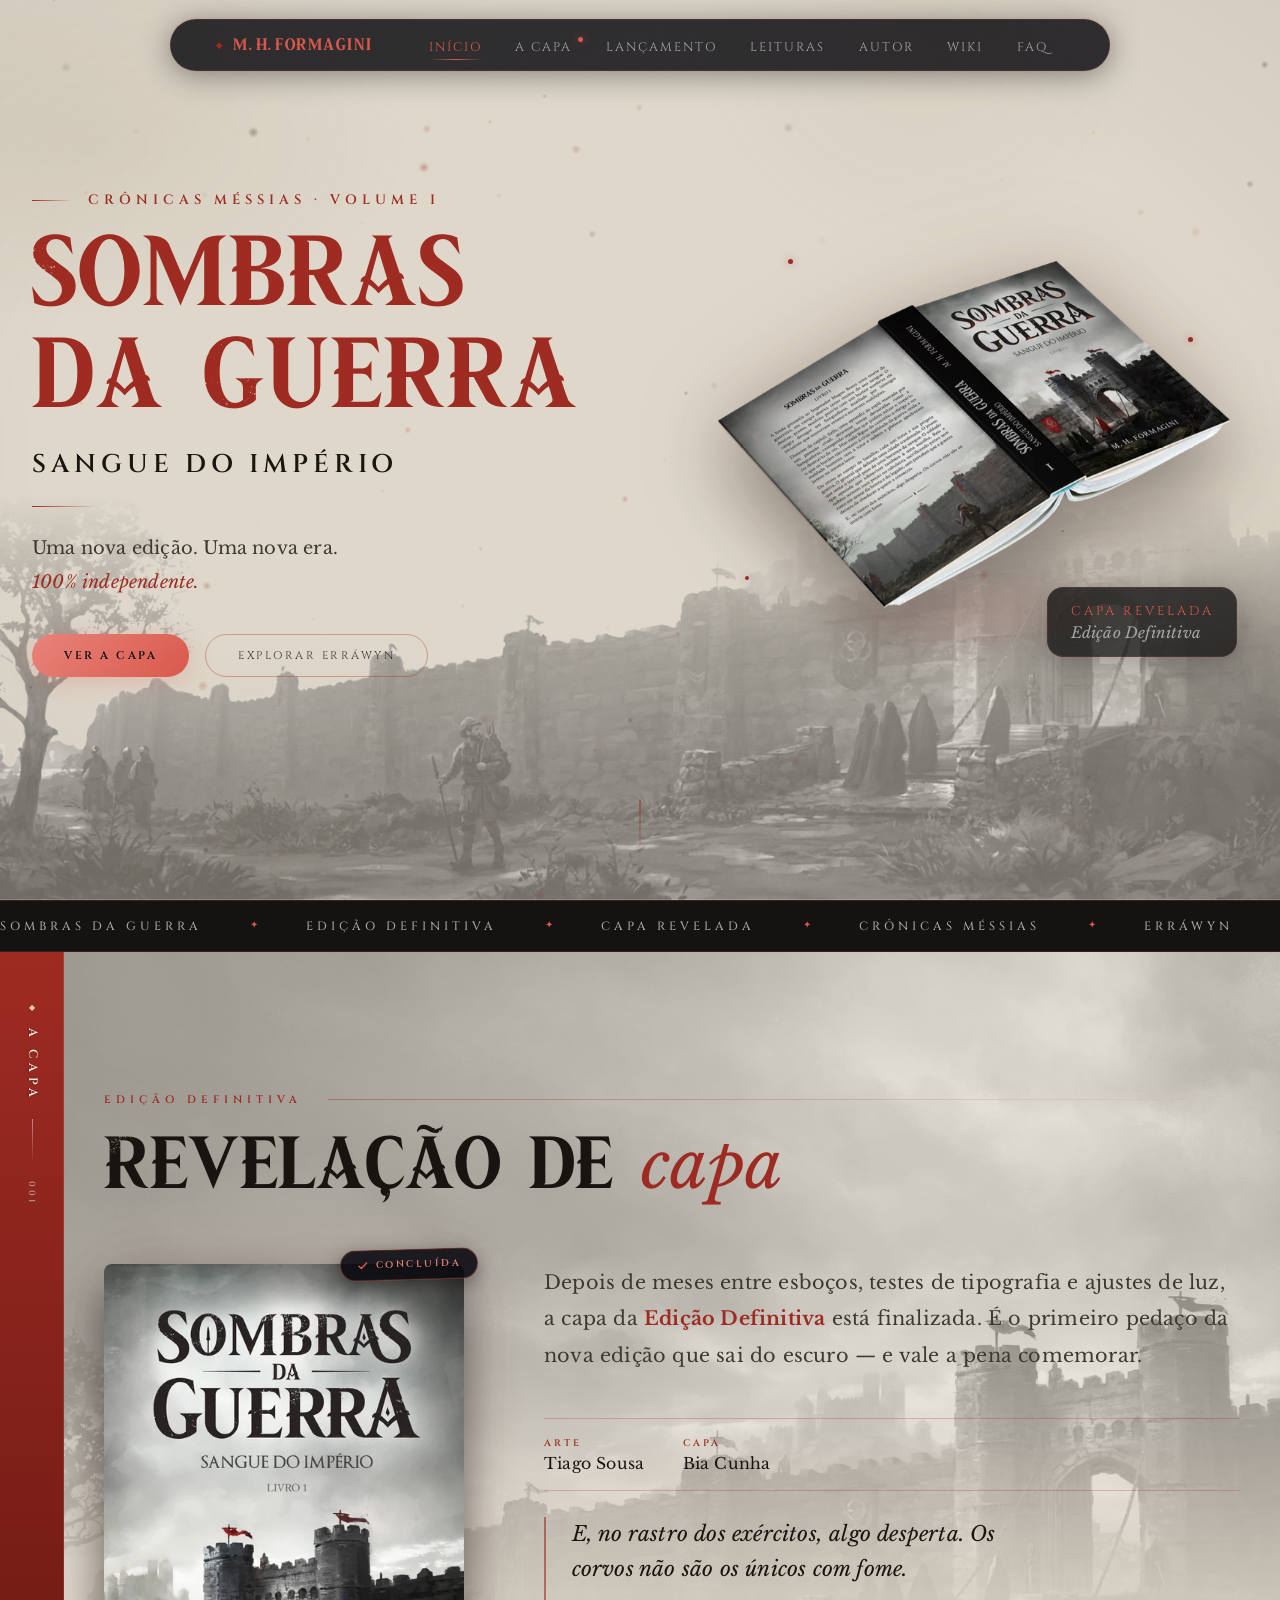
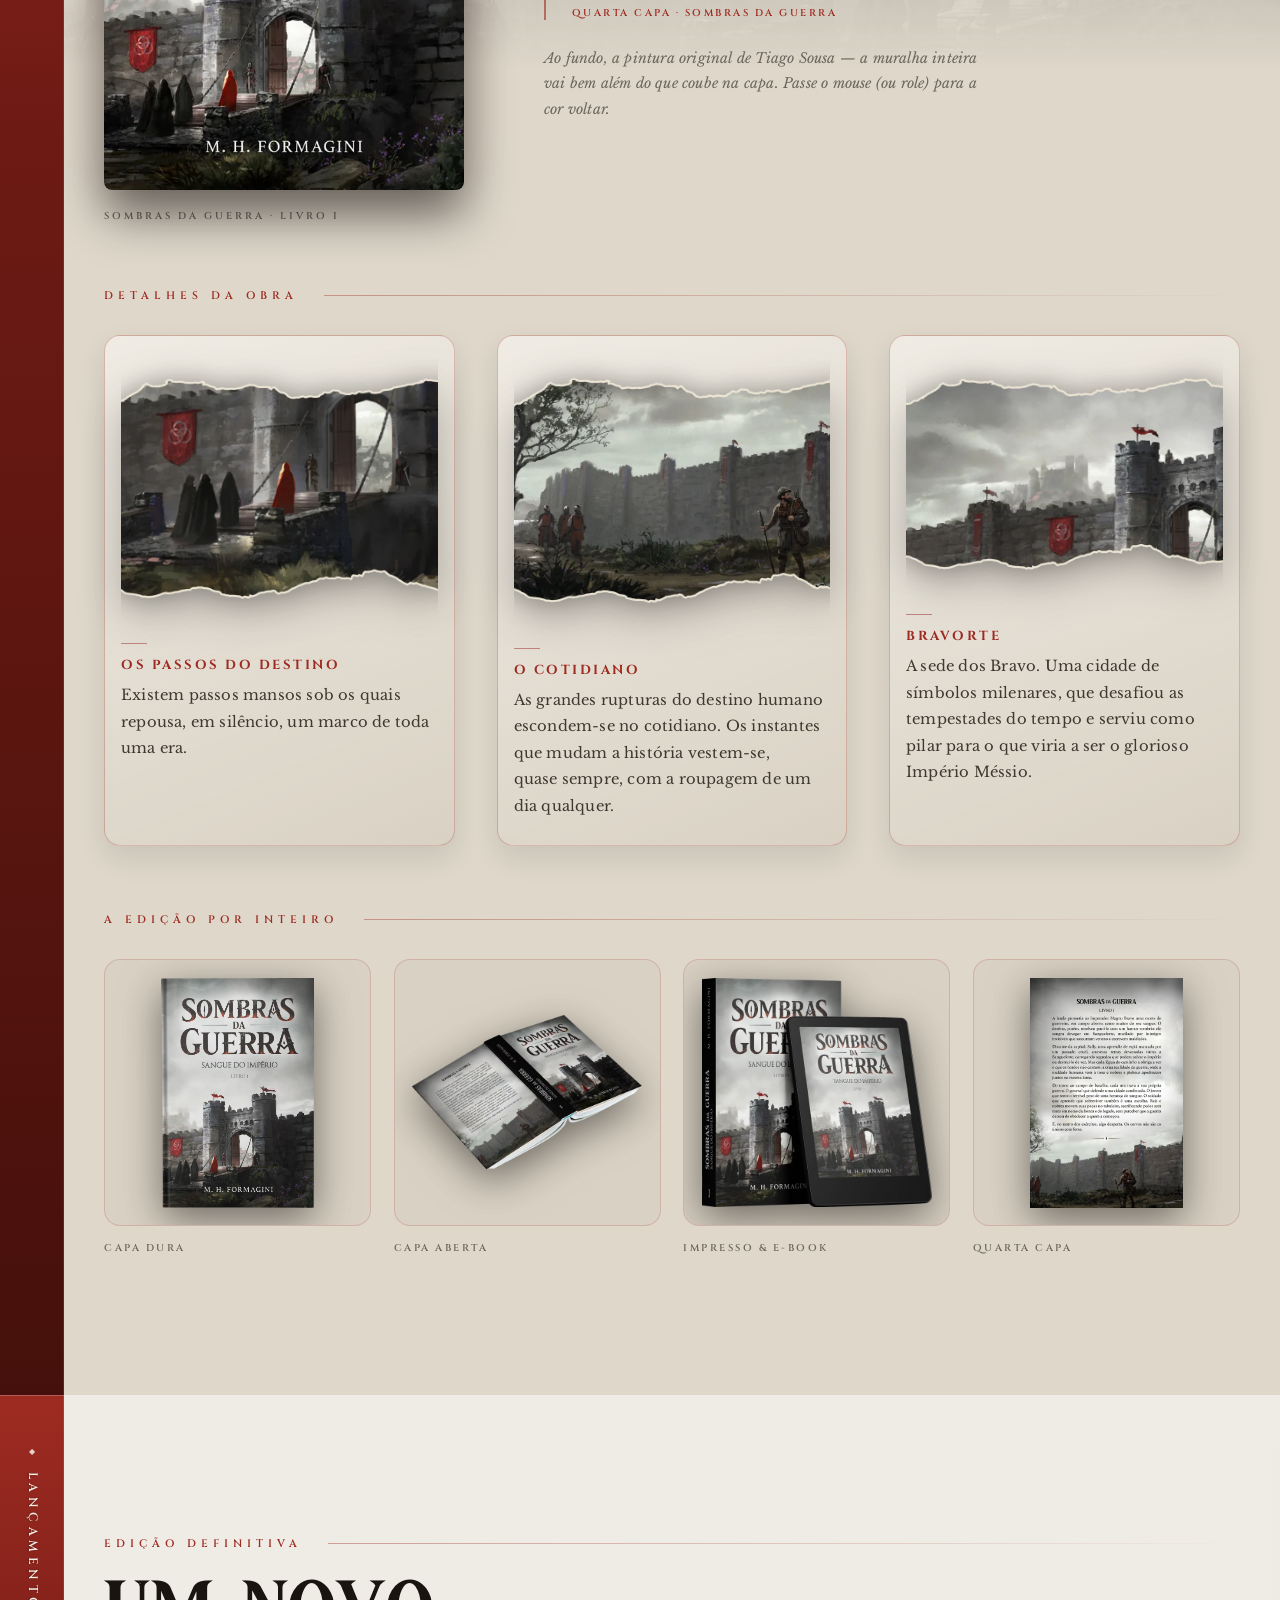
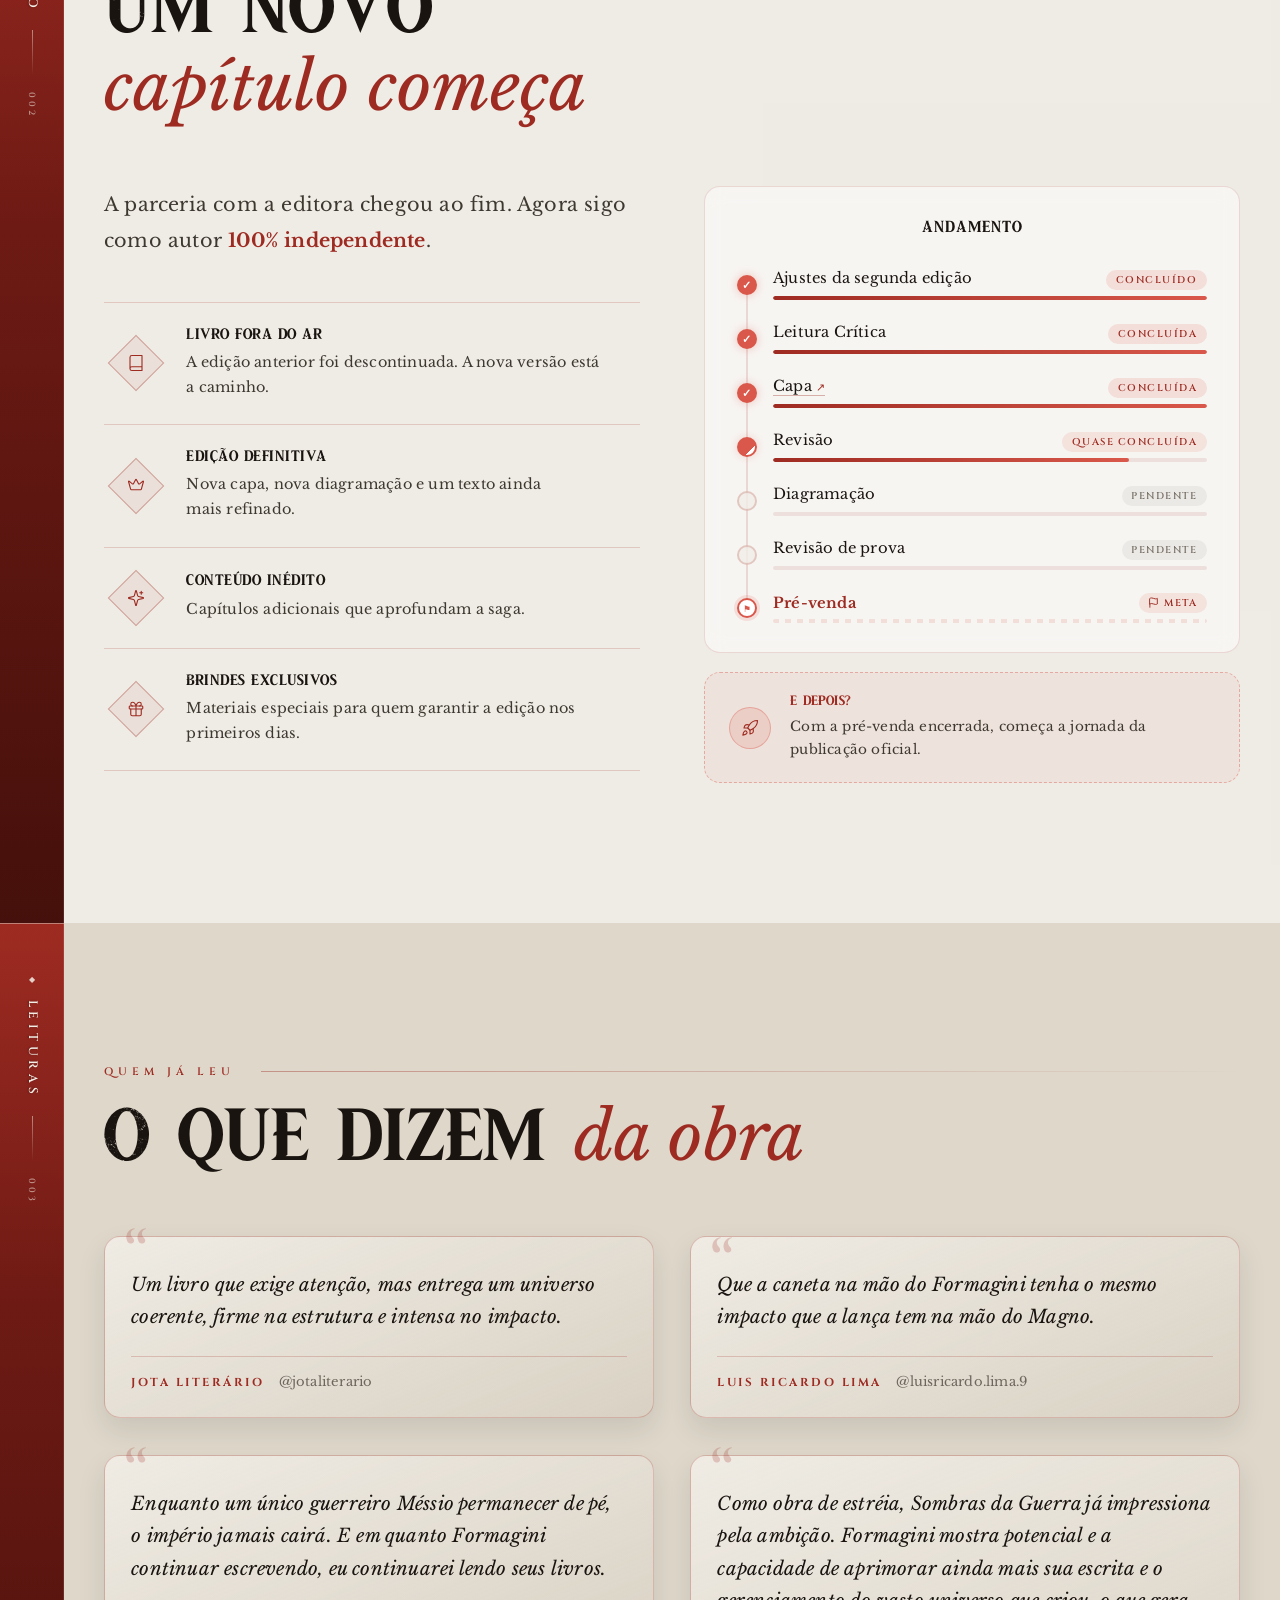
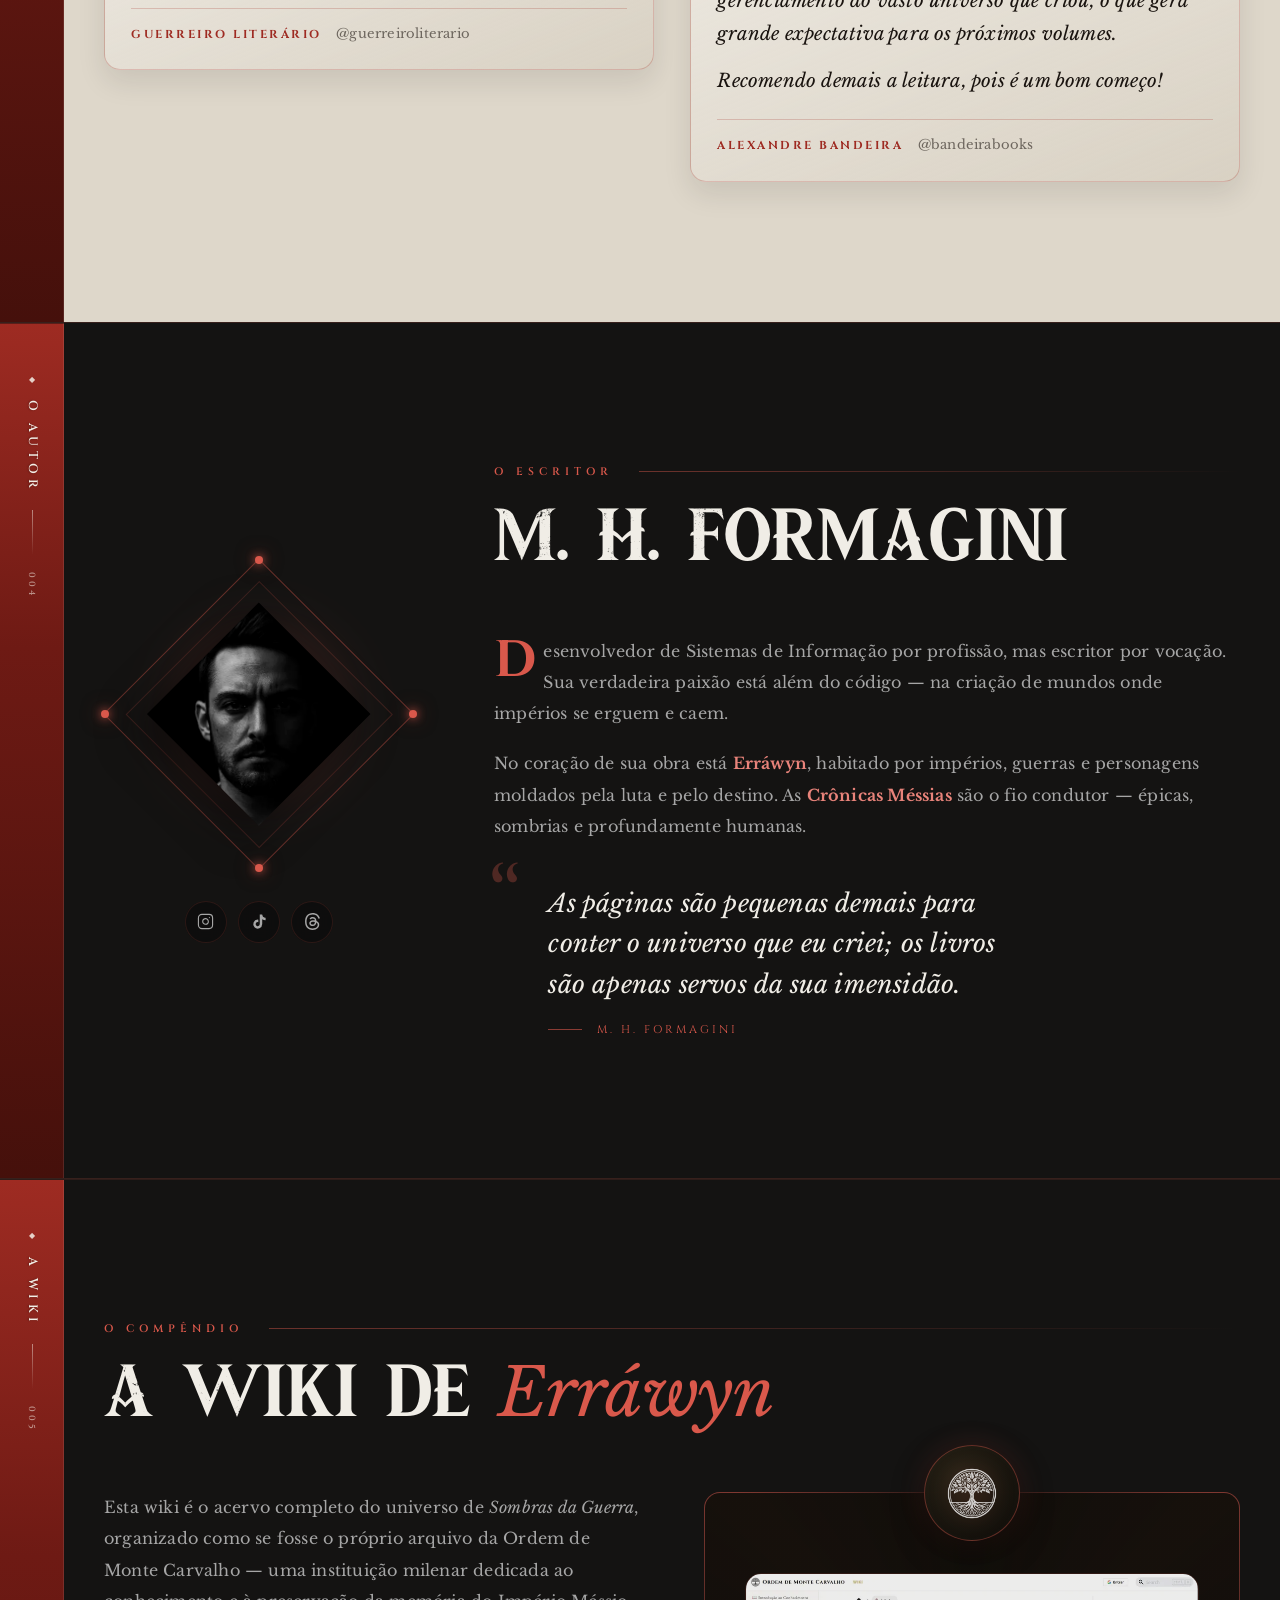
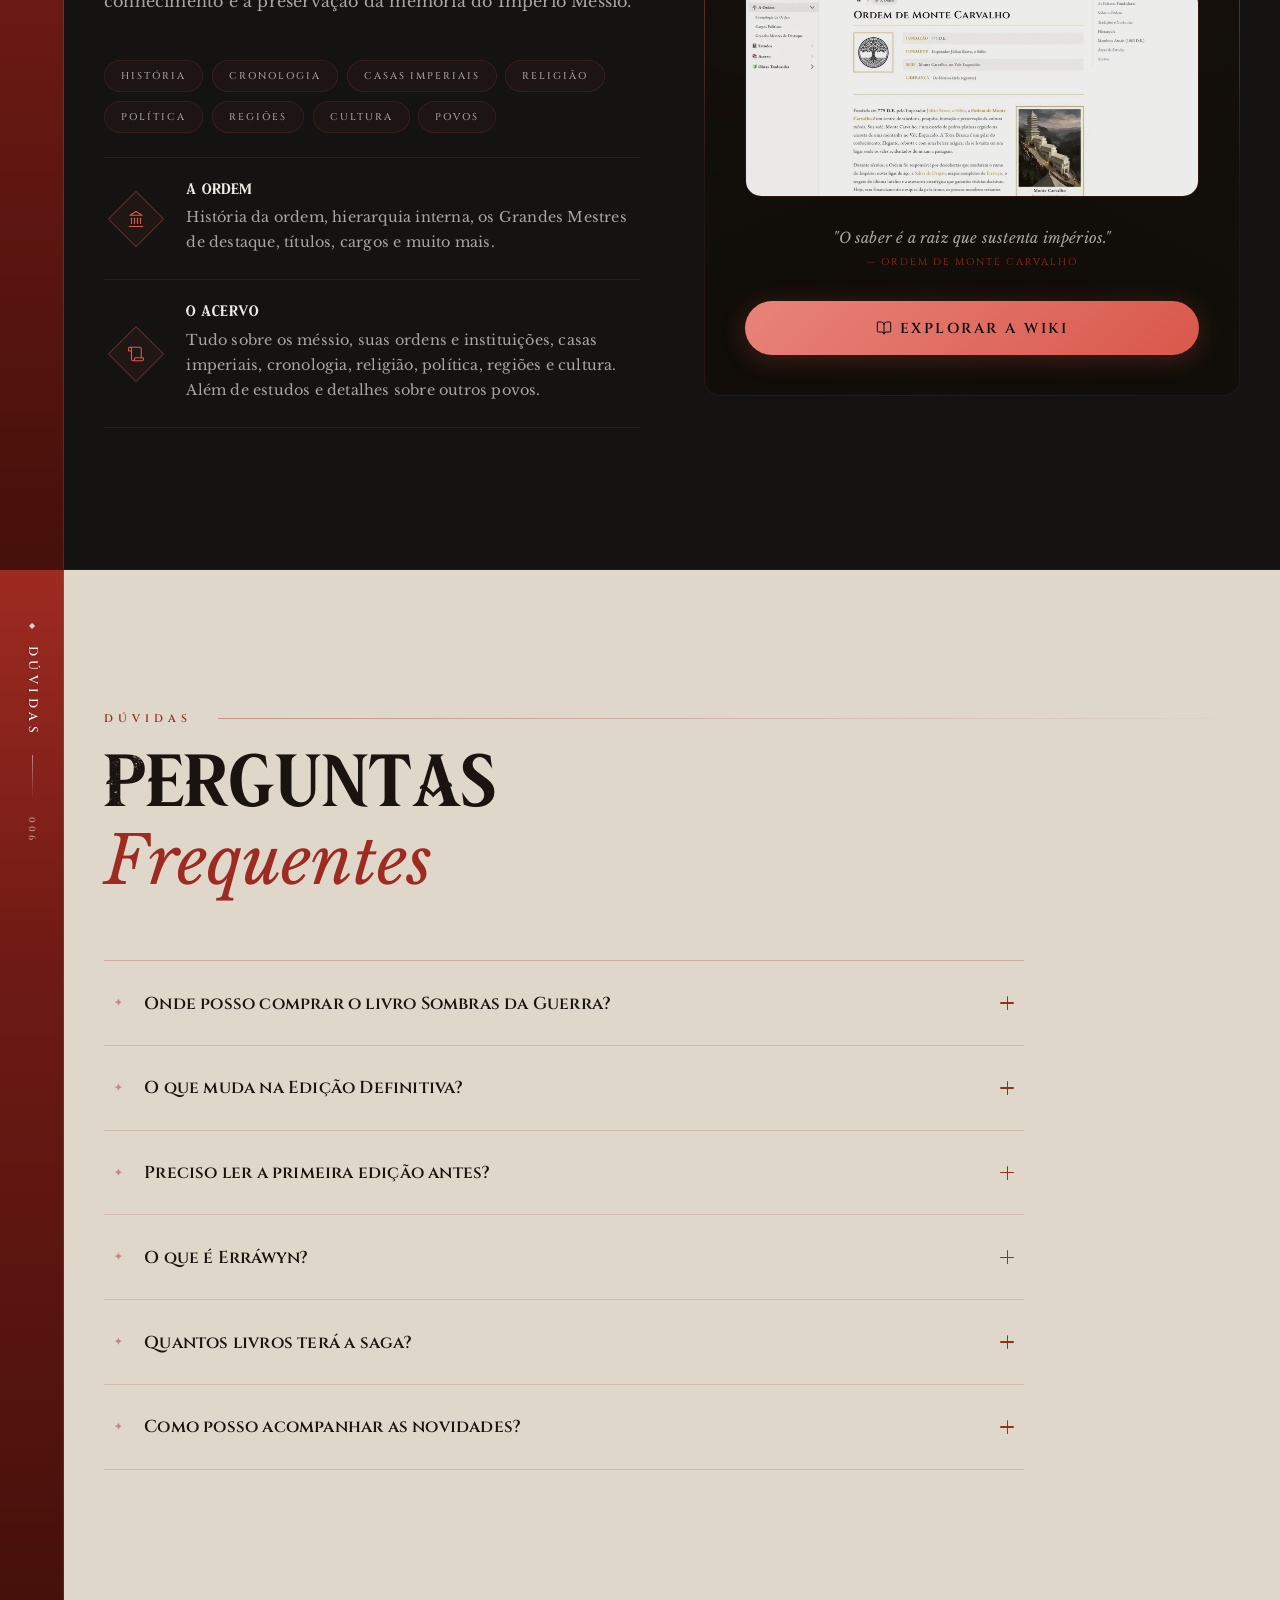
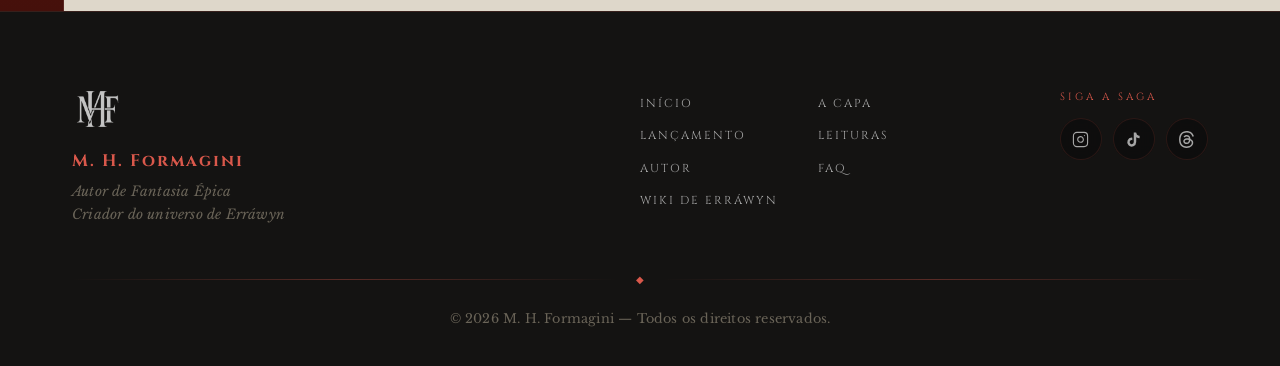
==== index.html @ 1fef97dd "feat: seção Leituras com os depoimentos sobre a obra Mural de recortes entre Lançamento e Autor, com" ====
<!DOCTYPE html>
<html lang="pt-BR" class="no-js">
<head>
    <meta charset="UTF-8">
    <meta name="viewport" content="width=device-width, initial-scale=1.0">
    <title>M. H. Formagini — Autor de Fantasia</title>
    <meta name="description" content="M. H. Formagini — autor de Fantasia Épica e Alta Fantasia. Criador do universo de Erráwyn e das Crônicas Méssias. A capa da Edição Definitiva de Sombras da Guerra já foi revelada.">
    <link rel="canonical" href="https://mhformagini.com.br/">
    <meta name="theme-color" content="#0D0D0D">
    <meta property="og:title" content="M. H. Formagini | Autor de Fantasia">
    <meta property="og:description" content="A capa da Edição Definitiva de Sombras da Guerra está pronta. Criador do universo de Erráwyn e das Crônicas Méssias.">
    <meta property="og:type" content="website">
    <meta property="og:url" content="https://mhformagini.com.br/">
    <meta property="og:image" content="https://mhformagini.com.br/assets/img/capa/sdg-capa-1200.webp">
    <meta property="og:image:alt" content="Capa da Edição Definitiva de Sombras da Guerra — Sangue do Império">
    <meta property="og:locale" content="pt_BR">

    <link rel="preload" href="assets/fonts/pirate-scroll.woff2" as="font" type="font/woff2" crossorigin>
    <link rel="preload" href="assets/fonts/cinzel-var.woff2" as="font" type="font/woff2" crossorigin>
    <link rel="preload" href="assets/fonts/libre-baskerville-400.woff2" as="font" type="font/woff2" crossorigin>
    <link rel="preload" href="assets/img/capa/sdg-mock-aberto-700.webp" as="image" type="image/webp"
          imagesrcset="assets/img/capa/sdg-mock-aberto-700.webp 700w, assets/img/capa/sdg-mock-aberto-1400.webp 1400w"
          imagesizes="(max-width: 900px) 82vw, 40vw" fetchpriority="high">
    <link rel="icon" type="image/x-icon" href="favicon.ico">
    <link rel="stylesheet" href="assets/css/style.css">
    <script src="assets/js/main.js" defer></script>

    <script type="application/ld+json">
    {
      "@context": "https://schema.org",
      "@type": "Person",
      "name": "M. H. Formagini",
      "url": "https://mhformagini.com.br/",
      "jobTitle": "Autor de Fantasia Épica",
      "sameAs": [
        "https://www.instagram.com/mhformagini",
        "https://www.tiktok.com/@mhformagini",
        "https://www.threads.com/@mhformagini"
      ]
    }
    </script>
</head>
<body>

<!-- Barra de progresso de leitura (CSS scroll-driven, some onde não há suporte) -->
<div class="scroll-progress" aria-hidden="true"></div>

<!-- ===== FUNDO FIXO (duas camadas alternadas por seção) ===== -->
<div class="site-bg" aria-hidden="true"></div>
<div class="site-bg-overlay" aria-hidden="true"></div>

<!-- ===== NAV FLUTUANTE ===== -->
<nav id="mainNavbar" class="floating-nav" role="navigation" aria-label="Navegação principal">
    <div class="floating-nav-inner">
        <a class="nav-brand" href="#home" aria-label="Início">
            <span class="nav-brand-mark" aria-hidden="true">◆</span>
            <span class="nav-brand-name">M.&#8202;H.&#8202;Formagini</span>
        </a>
        <ul class="nav-links" id="navLinks" role="list">
            <li><a href="#home"       class="nav-link active">Início</a></li>
            <li><a href="#capa"       class="nav-link nav-link--new">A Capa</a></li>
            <li><a href="#lancamento" class="nav-link">Lançamento</a></li>
            <li><a href="#leituras"   class="nav-link">Leituras</a></li>
            <li><a href="#autor"      class="nav-link">Autor</a></li>
            <li><a href="#wiki"       class="nav-link">Wiki</a></li>
            <li><a href="#faq"        class="nav-link">FAQ</a></li>
        </ul>
    </div>
    <button class="nav-toggle" id="navToggle" aria-label="Abrir menu" aria-expanded="false" aria-controls="navLinks">
        <span></span><span></span><span></span>
    </button>
</nav>

<!-- ===== HERO — papel creme com a muralha nascendo da borda ===== -->
<section id="home" class="hero">
    <canvas id="hero-ember-canvas" aria-hidden="true"></canvas>

    <!-- A arte da capa com o céu recortado: o papel do site é o céu -->
    <div class="hero-scape" aria-hidden="true">
        <img src="assets/img/capa/arte-recorte-1400.webp"
             srcset="assets/img/capa/arte-recorte-1400.webp 1400w, assets/img/capa/arte-recorte-2200.webp 2200w"
             sizes="100vw" width="1400" height="523"
             alt="" decoding="async">
    </div>

    <div class="hero-inner">
        <!-- Texto -->
        <div class="hero-text">
            <span class="hero-eyebrow rise">Crônicas Méssias · Volume I</span>
            <h1 class="hero-title rise">Sombras<br>da Guerra</h1>
            <p class="hero-sub rise" id="hero-saga">Sangue do Império</p>
            <div class="hero-divider rise" aria-hidden="true"></div>
            <p class="hero-desc rise">
                Uma nova edição. Uma nova era.<br>
                <em>100% independente.</em>
            </p>
            <div class="hero-actions rise">
                <a href="#capa" class="btn-capsule">Ver a Capa</a>
                <a href="#wiki" class="btn-ghost">Explorar Erráwyn</a>
            </div>
        </div>

        <!-- Livro flutuante — o mockup da Edição Definitiva -->
        <div class="hero-book-wrap rise" aria-hidden="true">
            <div class="hero-book-glow"></div>
            <div class="hero-book" id="heroBook">
                <img src="assets/img/capa/sdg-mock-aberto-700.webp"
                     srcset="assets/img/capa/sdg-mock-aberto-700.webp 700w, assets/img/capa/sdg-mock-aberto-1400.webp 1400w"
                     sizes="(max-width: 900px) 82vw, 40vw"
                     width="700" height="474"
                     alt="Capa aberta da Edição Definitiva de Sombras da Guerra"
                     class="hero-book-img" fetchpriority="high" decoding="async">
            </div>
            <span class="hero-spark hero-spark--1"></span>
            <span class="hero-spark hero-spark--2"></span>
            <span class="hero-spark hero-spark--3"></span>
            <a class="hero-badge" href="#capa">
                <span class="hero-badge-label">Capa revelada</span>
                <span class="hero-badge-sub">Edição Definitiva</span>
            </a>
        </div>
    </div>

    <div class="hero-scroll" aria-hidden="true">
        <div class="hero-scroll-line"></div>
    </div>
</section>

<!-- ===== MARQUEE ===== -->
<div class="marquee" aria-hidden="true">
    <div class="marquee-track">
        <div class="marquee-group">
            <span>Sombras da Guerra</span><span class="marquee-star">✦</span>
            <span>Edição Definitiva</span><span class="marquee-star">✦</span>
            <span>Capa revelada</span><span class="marquee-star">✦</span>
            <span>Crônicas Méssias</span><span class="marquee-star">✦</span>
            <span>Erráwyn</span><span class="marquee-star">✦</span>
            <span>100% Independente</span><span class="marquee-star">✦</span>
        </div>
        <div class="marquee-group">
            <span>Sombras da Guerra</span><span class="marquee-star">✦</span>
            <span>Edição Definitiva</span><span class="marquee-star">✦</span>
            <span>Capa revelada</span><span class="marquee-star">✦</span>
            <span>Crônicas Méssias</span><span class="marquee-star">✦</span>
            <span>Erráwyn</span><span class="marquee-star">✦</span>
            <span>100% Independente</span><span class="marquee-star">✦</span>
        </div>
    </div>
</div>

<!-- ===== A CAPA =====
     A pintura de Tiago Sousa é o FUNDO da seção: cinza no repouso,
     ganha cor quando o mouse entra na seção (scrub de rolagem no toque). -->
<section id="capa" class="section section--paper section--railed">
    <div class="sec-rail" aria-hidden="true">
        <span class="sec-rail-mark">◆</span>
        <span class="sec-rail-name">A Capa</span>
        <span class="sec-rail-rule"></span>
        <span class="sec-rail-num">001</span>
    </div>
    <div class="capa-bg" aria-hidden="true">
        <img class="capa-bg-gray"
             src="assets/img/capa/arte-cinza-1200.webp"
             srcset="assets/img/capa/arte-cinza-1200.webp 1200w, assets/img/capa/arte-cinza-2000.webp 2000w"
             sizes="100vw" width="1200" height="794" loading="lazy" decoding="async" alt="">
        <img class="capa-bg-color" src="assets/img/capa/arte-cor-1800.webp"
             width="1800" height="1190" loading="lazy" decoding="async" alt="">
    </div>
    <div class="section-inner">
        <header class="sec-head reveal">
            <div class="sec-meta">
                <span class="sec-label">Edição Definitiva</span>
                <span class="sec-line" aria-hidden="true"></span>
            </div>
            <h2 class="sec-title">Revelação de <em>capa</em></h2>
        </header>

        <div class="capa-layout">
            <figure class="capa-frame reveal">
                <button type="button" class="zoom"
                        data-lightbox="assets/img/capa/sdg-capa-1200.webp"
                        data-caption="Sombras da Guerra — Sangue do Império · capa da Edição Definitiva">
                    <img src="assets/img/capa/sdg-capa-800.webp"
                         srcset="assets/img/capa/sdg-capa-480.webp 480w, assets/img/capa/sdg-capa-800.webp 800w, assets/img/capa/sdg-capa-1200.webp 1200w"
                         sizes="(max-width: 880px) min(78vw, 340px), 360px"
                         width="800" height="1168" loading="lazy" decoding="async"
                         alt="Capa da Edição Definitiva de Sombras da Guerra: um portão de pedra com estandartes escarlates sob um céu de cinzas">
                    <span class="zoom-hint" aria-hidden="true">
                        <svg viewBox="0 0 24 24" fill="none" stroke="currentColor" stroke-width="1.6" stroke-linecap="round" stroke-linejoin="round"><circle cx="11" cy="11" r="7"/><path d="m20 20-3.5-3.5M11 8v6M8 11h6"/></svg>
                        Ampliar
                    </span>
                    <span class="sr-only">Ampliar a capa em tamanho maior</span>
                </button>
                <span class="capa-tag" aria-hidden="true">
                    <svg viewBox="0 0 24 24" fill="none" stroke="currentColor" stroke-width="3" stroke-linecap="round" stroke-linejoin="round"><path d="M20 6 9 17l-5-5"/></svg>
                    Concluída
                </span>
                <figcaption>Sombras da Guerra · Livro I</figcaption>
            </figure>

            <div class="capa-side">
                <p class="text-body text-lead reveal">
                    Depois de meses entre esboços, testes de tipografia e ajustes de luz, a capa da
                    <strong>Edição Definitiva</strong> está finalizada. É o primeiro pedaço da nova edição
                    que sai do escuro — e vale a pena comemorar.
                </p>

                <dl class="capa-credits reveal" style="--d:.06s">
                    <div><dt>Arte</dt><dd>Tiago Sousa</dd></div>
                    <div><dt>Capa</dt><dd>Bia Cunha</dd></div>
                </dl>

                <blockquote class="capa-quote reveal" style="--d:.12s">
                    <p>E, no rastro dos exércitos, algo desperta. Os corvos não são os únicos com fome.</p>
                    <cite>Quarta capa · Sombras da Guerra</cite>
                </blockquote>

                <p class="capa-note reveal" style="--d:.18s">
                    Ao fundo, a pintura original de Tiago Sousa — a muralha inteira vai bem
                    além do que coube na capa. Passe o mouse (ou role) para a cor voltar.
                </p>
            </div>
        </div>

        <div class="capa-subhead reveal">
            <span class="sec-label">Detalhes da obra</span>
            <span class="sec-line" aria-hidden="true"></span>
        </div>

        <!-- Fragmentos rasgados da pintura, presos na folha -->
        <ul class="frags" role="list">
            <li class="frag reveal" style="--d:.06s">
                <button type="button" class="zoom"
                        data-lightbox="assets/img/capa/frag-passos-1080.webp"
                        data-caption="Os Passos do Destino — detalhe da arte de Tiago Sousa">
                    <img src="assets/img/capa/frag-passos-720.webp"
                         srcset="assets/img/capa/frag-passos-720.webp 720w, assets/img/capa/frag-passos-1080.webp 1080w"
                         sizes="(max-width: 880px) 88vw, 360px"
                         width="1080" height="928" loading="lazy" decoding="async"
                         alt="Fragmento da arte: figuras encapuzadas e uma mulher de manto vermelho atravessam a ponte diante do portão, sob o estandarte do Império">
                    <span class="zoom-hint" aria-hidden="true">
                        <svg viewBox="0 0 24 24" fill="none" stroke="currentColor" stroke-width="1.6" stroke-linecap="round" stroke-linejoin="round"><circle cx="11" cy="11" r="7"/><path d="m20 20-3.5-3.5M11 8v6M8 11h6"/></svg>
                        Ampliar
                    </span>
                    <span class="sr-only">Ampliar o fragmento Os Passos do Destino</span>
                </button>
                <h3>Os Passos do Destino</h3>
                <p>Existem passos mansos sob os quais repousa, em silêncio, um marco de toda uma era.</p>
            </li>
            <li class="frag reveal" style="--d:.12s">
                <button type="button" class="zoom"
                        data-lightbox="assets/img/capa/frag-cotidiano-1080.webp"
                        data-caption="O Cotidiano — detalhe da arte de Tiago Sousa">
                    <img src="assets/img/capa/frag-cotidiano-720.webp"
                         srcset="assets/img/capa/frag-cotidiano-720.webp 720w, assets/img/capa/frag-cotidiano-1080.webp 1080w"
                         sizes="(max-width: 880px) 88vw, 360px"
                         width="1080" height="944" loading="lazy" decoding="async"
                         alt="Fragmento da arte: um viajante e soldados seguem a estrada rente à muralha, num dia comum">
                    <span class="zoom-hint" aria-hidden="true">
                        <svg viewBox="0 0 24 24" fill="none" stroke="currentColor" stroke-width="1.6" stroke-linecap="round" stroke-linejoin="round"><circle cx="11" cy="11" r="7"/><path d="m20 20-3.5-3.5M11 8v6M8 11h6"/></svg>
                        Ampliar
                    </span>
                    <span class="sr-only">Ampliar o fragmento O Cotidiano</span>
                </button>
                <h3>O Cotidiano</h3>
                <p>As grandes rupturas do destino humano escondem-se no cotidiano. Os instantes que mudam a história vestem-se, quase sempre, com a roupagem de um dia qualquer.</p>
            </li>
            <li class="frag reveal" style="--d:.18s">
                <button type="button" class="zoom"
                        data-lightbox="assets/img/capa/frag-bravorte-1080.webp"
                        data-caption="Bravorte — detalhe da arte de Tiago Sousa">
                    <img src="assets/img/capa/frag-bravorte-720.webp"
                         srcset="assets/img/capa/frag-bravorte-720.webp 720w, assets/img/capa/frag-bravorte-1080.webp 1080w"
                         sizes="(max-width: 880px) 88vw, 360px"
                         width="1080" height="830" loading="lazy" decoding="async"
                         alt="Fragmento da arte: as torres e o portão de Bravorte sob estandartes vermelhos, com o castelo ao fundo na névoa">
                    <span class="zoom-hint" aria-hidden="true">
                        <svg viewBox="0 0 24 24" fill="none" stroke="currentColor" stroke-width="1.6" stroke-linecap="round" stroke-linejoin="round"><circle cx="11" cy="11" r="7"/><path d="m20 20-3.5-3.5M11 8v6M8 11h6"/></svg>
                        Ampliar
                    </span>
                    <span class="sr-only">Ampliar o fragmento Bravorte</span>
                </button>
                <h3>Bravorte</h3>
                <p>A sede dos Bravo. Uma cidade de símbolos milenares, que desafiou as tempestades do tempo e serviu como pilar para o que viria a ser o glorioso Império Méssio.</p>
            </li>
        </ul>

        <div class="capa-subhead reveal">
            <span class="sec-label">A edição por inteiro</span>
            <span class="sec-line" aria-hidden="true"></span>
        </div>

        <ul class="plates" role="list">
            <li class="plate reveal" style="--d:.06s">
                <button type="button" class="zoom"
                        data-lightbox="assets/img/capa/sdg-mock-capa-dura-1100.webp"
                        data-caption="Capa dura — Edição Definitiva">
                    <img src="assets/img/capa/sdg-mock-capa-dura-600.webp"
                         srcset="assets/img/capa/sdg-mock-capa-dura-600.webp 600w, assets/img/capa/sdg-mock-capa-dura-1100.webp 1100w"
                         sizes="(max-width: 880px) 43vw, 265px"
                         width="600" height="905" loading="lazy" decoding="async"
                         alt="Mockup do livro em capa dura, de pé">
                </button>
                <span class="plate-cap">Capa dura</span>
            </li>
            <li class="plate reveal" style="--d:.12s">
                <button type="button" class="zoom"
                        data-lightbox="assets/img/capa/sdg-mock-aberto-1100.webp"
                        data-caption="Capa e quarta capa abertas">
                    <img src="assets/img/capa/sdg-mock-aberto-600.webp"
                         srcset="assets/img/capa/sdg-mock-aberto-600.webp 600w, assets/img/capa/sdg-mock-aberto-1100.webp 1100w"
                         sizes="(max-width: 880px) 43vw, 265px"
                         width="600" height="406" loading="lazy" decoding="async"
                         alt="Mockup do livro aberto mostrando capa, lombada e quarta capa">
                </button>
                <span class="plate-cap">Capa aberta</span>
            </li>
            <li class="plate reveal" style="--d:.18s">
                <button type="button" class="zoom"
                        data-lightbox="assets/img/capa/sdg-mock-duo-1100.webp"
                        data-caption="Impresso e e-book">
                    <img src="assets/img/capa/sdg-mock-duo-600.webp"
                         srcset="assets/img/capa/sdg-mock-duo-600.webp 600w, assets/img/capa/sdg-mock-duo-1100.webp 1100w"
                         sizes="(max-width: 880px) 43vw, 265px"
                         width="600" height="597" loading="lazy" decoding="async"
                         alt="Mockup do livro impresso ao lado da versão em e-book">
                </button>
                <span class="plate-cap">Impresso &amp; e-book</span>
            </li>
            <li class="plate reveal" style="--d:.24s">
                <button type="button" class="zoom"
                        data-lightbox="assets/img/capa/sdg-4acapa-800.webp"
                        data-caption="Quarta capa — a sinopse da Edição Definitiva">
                    <img src="assets/img/capa/sdg-4acapa-480.webp"
                         srcset="assets/img/capa/sdg-4acapa-480.webp 480w, assets/img/capa/sdg-4acapa-800.webp 800w"
                         sizes="(max-width: 880px) 43vw, 265px"
                         width="480" height="720" loading="lazy" decoding="async"
                         alt="Quarta capa com a sinopse de Sombras da Guerra">
                </button>
                <span class="plate-cap">Quarta capa</span>
            </li>
        </ul>
    </div>
</section>

<!-- ===== LANÇAMENTO ===== -->
<section id="lancamento" class="section section--light section--railed">
    <div class="sec-rail" aria-hidden="true">
        <span class="sec-rail-mark">◆</span>
        <span class="sec-rail-name">Lançamento</span>
        <span class="sec-rail-rule"></span>
        <span class="sec-rail-num">002</span>
    </div>
    <div class="section-inner">
        <header class="sec-head reveal">
            <div class="sec-meta">
                <span class="sec-label">Edição Definitiva</span>
                <span class="sec-line" aria-hidden="true"></span>
            </div>
            <h2 class="sec-title">Um novo <em>capítulo começa</em></h2>
        </header>

        <div class="launch-layout">
            <div class="launch-left">
                <p class="text-body text-lead reveal">
                    A parceria com a editora chegou ao fim. Agora sigo como autor <b>100% independente</b>.
                </p>

                <ul class="feature-list" role="list">
                    <li class="feature-row reveal" style="--d:.06s">
                        <div class="feature-icon">
                            <svg viewBox="0 0 24 24" fill="none" stroke="currentColor" stroke-width="1.5" stroke-linecap="round" stroke-linejoin="round" aria-hidden="true"><path d="M4 19.5v-15A2.5 2.5 0 0 1 6.5 2H20v20H6.5a2.5 2.5 0 0 1 0-5H20"/></svg>
                        </div>
                        <div>
                            <h3>Livro fora do ar</h3>
                            <p>A edição anterior foi descontinuada. A nova versão está a caminho.</p>
                        </div>
                    </li>
                    <li class="feature-row reveal" style="--d:.12s">
                        <div class="feature-icon">
                            <svg viewBox="0 0 24 24" fill="none" stroke="currentColor" stroke-width="1.5" stroke-linecap="round" stroke-linejoin="round" aria-hidden="true"><path d="M11.56 3.27a.5.5 0 0 1 .88 0l2.95 5.6a1 1 0 0 0 1.52.3l4.27-3.67a.5.5 0 0 1 .8.52l-2.83 10.25a1 1 0 0 1-.96.73H5.81a1 1 0 0 1-.96-.73L2.02 6.02a.5.5 0 0 1 .8-.52l4.28 3.67a1 1 0 0 0 1.51-.3z"/></svg>
                        </div>
                        <div>
                            <h3>Edição Definitiva</h3>
                            <p>Nova capa, nova diagramação e um texto ainda mais refinado.</p>
                        </div>
                    </li>
                    <li class="feature-row reveal" style="--d:.18s">
                        <div class="feature-icon">
                            <svg viewBox="0 0 24 24" fill="none" stroke="currentColor" stroke-width="1.5" stroke-linecap="round" stroke-linejoin="round" aria-hidden="true"><path d="M9.94 15.5a2 2 0 0 0-1.44-1.44l-6.13-1.58a.5.5 0 0 1 0-.96L8.5 9.94a2 2 0 0 0 1.44-1.44l1.58-6.14a.5.5 0 0 1 .96 0l1.58 6.14a2 2 0 0 0 1.44 1.44l6.13 1.58a.5.5 0 0 1 0 .96l-6.13 1.58a2 2 0 0 0-1.44 1.44l-1.58 6.14a.5.5 0 0 1-.96 0z"/><path d="M19 3v4M21 5h-4"/></svg>
                        </div>
                        <div>
                            <h3>Conteúdo Inédito</h3>
                            <p>Capítulos adicionais que aprofundam a saga.</p>
                        </div>
                    </li>
                    <li class="feature-row reveal" style="--d:.24s">
                        <div class="feature-icon">
                            <svg viewBox="0 0 24 24" fill="none" stroke="currentColor" stroke-width="1.5" stroke-linecap="round" stroke-linejoin="round" aria-hidden="true"><rect x="3" y="8" width="18" height="4" rx="1"/><path d="M12 8v13M19 12v7a2 2 0 0 1-2 2H7a2 2 0 0 1-2-2v-7M7.5 8a2.5 2.5 0 0 1 0-5C9.4 3 11 4.7 12 8c1-3.3 2.6-5 4.5-5a2.5 2.5 0 0 1 0 5"/></svg>
                        </div>
                        <div>
                            <h3>Brindes Exclusivos</h3>
                            <p>Materiais especiais para quem garantir a edição nos primeiros dias.</p>
                        </div>
                    </li>
                </ul>
            </div>

            <div class="launch-right">
                <div class="progress-tracker reveal" style="--d:.12s">
                    <h3 class="progress-title">Andamento</h3>
                    <div class="progress-steps">
                        <div class="progress-step progress-step--done">
                            <div class="progress-dot"></div>
                            <div class="progress-info">
                                <span class="progress-label">Ajustes da segunda edição</span>
                                <span class="progress-status progress-status--done">Concluído</span>
                            </div>
                            <div class="progress-bar"><div class="progress-fill" style="--w:100%"></div></div>
                        </div>
                        <div class="progress-step progress-step--done">
                            <div class="progress-dot"></div>
                            <div class="progress-info">
                                <span class="progress-label">Leitura Crítica</span>
                                <span class="progress-status progress-status--done">Concluída</span>
                            </div>
                            <div class="progress-bar"><div class="progress-fill" style="--w:100%"></div></div>
                        </div>
                        <div class="progress-step progress-step--done">
                            <div class="progress-dot"></div>
                            <div class="progress-info">
                                <span class="progress-label"><a href="#capa">Capa <span aria-hidden="true">↗</span></a></span>
                                <span class="progress-status progress-status--done">Concluída</span>
                            </div>
                            <div class="progress-bar"><div class="progress-fill" style="--w:100%"></div></div>
                        </div>
                        <div class="progress-step progress-step--almost">
                            <div class="progress-dot"></div>
                            <div class="progress-info">
                                <span class="progress-label">Revisão</span>
                                <span class="progress-status progress-status--almost">Quase concluída</span>
                            </div>
                            <div class="progress-bar"><div class="progress-fill" style="--w:82%"></div></div>
                        </div>
                        <div class="progress-step progress-step--pending">
                            <div class="progress-dot"></div>
                            <div class="progress-info">
                                <span class="progress-label">Diagramação</span>
                                <span class="progress-status progress-status--pending">Pendente</span>
                            </div>
                            <div class="progress-bar"><div class="progress-fill" style="--w:0%"></div></div>
                        </div>
                        <div class="progress-step progress-step--pending">
                            <div class="progress-dot"></div>
                            <div class="progress-info">
                                <span class="progress-label">Revisão de prova</span>
                                <span class="progress-status progress-status--pending">Pendente</span>
                            </div>
                            <div class="progress-bar"><div class="progress-fill" style="--w:0%"></div></div>
                        </div>
                        <div class="progress-step progress-step--goal">
                            <div class="progress-dot"></div>
                            <div class="progress-info">
                                <span class="progress-label">Pré-venda</span>
                                <span class="progress-status progress-status--goal">
                                    <svg viewBox="0 0 24 24" fill="none" stroke="currentColor" stroke-width="2" stroke-linecap="round" stroke-linejoin="round" aria-hidden="true"><path d="M4 15s1-1 4-1 5 2 8 2 4-1 4-1V3s-1 1-4 1-5-2-8-2-4 1-4 1z"/><path d="M4 22v-7"/></svg>
                                    Meta
                                </span>
                            </div>
                            <div class="progress-bar"><div class="progress-fill" style="--w:0%"></div></div>
                        </div>
                    </div>
                </div>

                <div class="next-roadmap reveal" style="--d:.24s">
                    <div class="next-roadmap-icon">
                        <svg viewBox="0 0 24 24" fill="none" stroke="currentColor" stroke-width="1.5" stroke-linecap="round" stroke-linejoin="round" aria-hidden="true"><path d="M4.5 16.5c-1.5 1.26-2 5-2 5s3.74-.5 5-2c.71-.84.7-2.13-.09-2.91a2.18 2.18 0 0 0-2.91-.09z"/><path d="m12 15-3-3a22 22 0 0 1 2-3.95A12.88 12.88 0 0 1 22 2c0 2.72-.78 7.5-6 11a22.35 22.35 0 0 1-4 2z"/><path d="M9 12H4s.55-3.03 2-4c1.62-1.08 5 0 5 0"/><path d="M12 15v5s3.03-.55 4-2c1.08-1.62 0-5 0-5"/></svg>
                    </div>
                    <div class="next-roadmap-text">
                        <h4>E depois?</h4>
                        <p>Com a pré-venda encerrada, começa a jornada da publicação oficial.</p>
                    </div>
                </div>
            </div>
        </div>
    </div>
</section>

<!-- ===== LEITURAS — o que dizem da obra ===== -->
<section id="leituras" class="section section--paper section--railed">
    <div class="sec-rail" aria-hidden="true">
        <span class="sec-rail-mark">◆</span>
        <span class="sec-rail-name">Leituras</span>
        <span class="sec-rail-rule"></span>
        <span class="sec-rail-num">003</span>
    </div>
    <div class="section-inner">
        <header class="sec-head reveal">
            <div class="sec-meta">
                <span class="sec-label">Quem já leu</span>
                <span class="sec-line" aria-hidden="true"></span>
            </div>
            <h2 class="sec-title">O que dizem <em>da obra</em></h2>
        </header>

        <ul class="quotes" role="list">
            <li class="quote-card reveal" style="--d:.06s">
                <figure>
                    <blockquote>
                        <p>Um livro que exige atenção, mas entrega um universo coerente, firme na estrutura e intensa no impacto.</p>
                    </blockquote>
                    <figcaption>
                        <span class="quote-name">Jota Literário</span>
                        <a class="quote-handle" href="https://www.instagram.com/jotaliterario" target="_blank" rel="noopener">@jotaliterario</a>
                    </figcaption>
                </figure>
            </li>
            <li class="quote-card reveal" style="--d:.12s">
                <figure>
                    <blockquote>
                        <p>Enquanto um único guerreiro Méssio permanecer de pé, o império jamais cairá. E em quanto Formagini continuar escrevendo, eu continuarei lendo seus livros.</p>
                    </blockquote>
                    <figcaption>
                        <span class="quote-name">Guerreiro Literário</span>
                        <a class="quote-handle" href="https://www.instagram.com/guerreiroliterario" target="_blank" rel="noopener">@guerreiroliterario</a>
                    </figcaption>
                </figure>
            </li>
            <li class="quote-card reveal" style="--d:.18s">
                <figure>
                    <blockquote>
                        <p>Que a caneta na mão do Formagini tenha o mesmo impacto que a lança tem na mão do Magno.</p>
                    </blockquote>
                    <figcaption>
                        <span class="quote-name">Luis Ricardo Lima</span>
                        <a class="quote-handle" href="https://www.instagram.com/luisricardo.lima.9" target="_blank" rel="noopener">@luisricardo.lima.9</a>
                    </figcaption>
                </figure>
            </li>
            <li class="quote-card reveal" style="--d:.24s">
                <figure>
                    <blockquote>
                        <p>Como obra de estréia, Sombras da Guerra já impressiona pela ambição. Formagini mostra potencial e a capacidade de aprimorar ainda mais sua escrita e o gerenciamento do vasto universo que criou, o que gera grande expectativa para os próximos volumes.</p>
                        <p>Recomendo demais a leitura, pois é um bom começo!</p>
                    </blockquote>
                    <figcaption>
                        <span class="quote-name">Alexandre Bandeira</span>
                        <a class="quote-handle" href="https://www.instagram.com/bandeirabooks" target="_blank" rel="noopener">@bandeirabooks</a>
                    </figcaption>
                </figure>
            </li>
        </ul>
    </div>
</section>

<!-- ===== AUTOR ===== -->
<section id="autor" class="section section--alt section--railed">
    <div class="sec-rail" aria-hidden="true">
        <span class="sec-rail-mark">◆</span>
        <span class="sec-rail-name">O Autor</span>
        <span class="sec-rail-rule"></span>
        <span class="sec-rail-num">004</span>
    </div>
    <canvas id="particles-canvas" aria-hidden="true"></canvas>
    <div class="section-inner">
        <div class="author-layout">
            <div class="author-photo-wrap reveal">
                <div class="author-portrait">
                    <span class="author-diamond-halo" aria-hidden="true"></span>
                    <span class="author-diamond-frame author-diamond-frame--outer" aria-hidden="true"></span>
                    <span class="author-diamond-frame author-diamond-frame--inner" aria-hidden="true"></span>
                    <div class="author-diamond">
                        <img src="assets/img/perfil-480.webp" alt="M. H. Formagini"
                             width="480" height="477" loading="lazy" decoding="async" class="author-photo">
                    </div>
                    <span class="author-diamond-dot author-diamond-dot--top" aria-hidden="true"></span>
                    <span class="author-diamond-dot author-diamond-dot--right" aria-hidden="true"></span>
                    <span class="author-diamond-dot author-diamond-dot--bottom" aria-hidden="true"></span>
                    <span class="author-diamond-dot author-diamond-dot--left" aria-hidden="true"></span>
                </div>
                <div class="author-social reveal" style="--d:.18s">
                    <a href="https://www.instagram.com/mhformagini" target="_blank" rel="noopener" class="social-btn" aria-label="Instagram">
                        <svg viewBox="0 0 24 24" fill="none" stroke="currentColor" stroke-width="1.6" stroke-linecap="round" stroke-linejoin="round" aria-hidden="true"><rect x="2" y="2" width="20" height="20" rx="5"/><path d="M16 11.37A4 4 0 1 1 12.63 8 4 4 0 0 1 16 11.37z"/><line x1="17.5" y1="6.5" x2="17.51" y2="6.5"/></svg>
                    </a>
                    <a href="https://www.tiktok.com/@mhformagini" target="_blank" rel="noopener" class="social-btn" aria-label="TikTok">
                        <svg viewBox="0 0 24 24" fill="currentColor" aria-hidden="true"><path d="M19.59 6.69a4.83 4.83 0 0 1-3.77-4.25V2h-3.45v13.67a2.89 2.89 0 0 1-5.2 1.74 2.89 2.89 0 0 1 2.31-4.64 2.93 2.93 0 0 1 .88.13V9.4a6.84 6.84 0 0 0-1-.05A6.33 6.33 0 0 0 5 20.1a6.34 6.34 0 0 0 10.86-4.43v-7a8.16 8.16 0 0 0 4.77 1.52v-3.4a4.85 4.85 0 0 1-1-.1z"/></svg>
                    </a>
                    <a href="https://www.threads.com/@mhformagini" target="_blank" rel="noopener" class="social-btn" aria-label="Threads">
                        <svg viewBox="0 0 24 24" fill="currentColor" aria-hidden="true"><path d="M12.186 24h-.007c-3.581-.024-6.334-1.205-8.184-3.509C2.35 18.44 1.5 15.586 1.472 12.01v-.017c.03-3.579.879-6.43 2.525-8.482C5.845 1.205 8.6.024 12.18 0h.014c2.746.02 5.043.725 6.826 2.098 1.677 1.29 2.858 3.13 3.509 5.467l-2.04.569c-1.104-3.96-3.898-5.984-8.304-6.015-2.91.022-5.11.936-6.54 2.717C4.307 6.504 3.616 8.914 3.589 12c.027 3.086.718 5.496 2.057 7.164 1.43 1.783 3.631 2.698 6.54 2.717 2.623-.02 4.358-.631 5.8-2.045 1.647-1.613 1.618-3.593 1.09-4.798-.31-.71-.873-1.3-1.634-1.75-.192 1.352-.622 2.446-1.284 3.272-.886 1.102-2.14 1.704-3.73 1.79-1.202.065-2.361-.218-3.259-.801-1.063-.689-1.685-1.74-1.752-2.964-.065-1.19.408-2.285 1.33-3.082.88-.76 2.119-1.207 3.583-1.291a13.853 13.853 0 0 1 3.02.142c-.126-.742-.375-1.332-.75-1.757-.513-.586-1.308-.883-2.359-.89h-.029c-.844 0-1.992.232-2.721 1.32L7.734 7.847c.98-1.454 2.568-2.256 4.478-2.256h.044c3.194.02 5.097 1.975 5.287 5.388.108.046.216.094.321.142 1.49.7 2.58 1.761 3.154 3.07.797 1.82.871 4.79-1.548 7.158-1.85 1.81-4.094 2.628-7.277 2.65Zm1.003-11.69c-.242 0-.487.007-.739.021-1.836.103-2.98.946-2.916 2.143.067 1.256 1.452 1.839 2.784 1.767 1.224-.065 2.818-.543 3.086-3.71a10.5 10.5 0 0 0-2.215-.221z"/></svg>
                    </a>
                </div>
            </div>

            <div class="author-text">
                <header class="sec-head reveal">
                    <div class="sec-meta">
                        <span class="sec-label">O Escritor</span>
                        <span class="sec-line" aria-hidden="true"></span>
                    </div>
                    <h2 class="sec-title">M. H. Formagini</h2>
                </header>
                <p class="text-body has-dropcap reveal" style="--d:.06s">
                    Desenvolvedor de Sistemas de Informação por profissão, mas escritor por vocação. Sua verdadeira paixão está além do código — na criação de mundos onde impérios se erguem e caem.
                </p>
                <p class="text-body reveal" style="--d:.12s">
                    No coração de sua obra está <strong>Erráwyn</strong>, habitado por impérios, guerras e personagens moldados pela luta e pelo destino. As <strong>Crônicas Méssias</strong> são o fio condutor — épicas, sombrias e profundamente humanas.
                </p>
                <blockquote class="author-quote reveal" style="--d:.18s">
                    <p>As páginas são pequenas demais para conter o universo que eu criei; os livros são apenas servos da sua imensidão.</p>
                    <cite>M. H. Formagini</cite>
                </blockquote>
            </div>
        </div>
    </div>
</section>

<!-- ===== WIKI ===== -->
<section id="wiki" class="section section--dark section--railed">
    <div class="sec-rail" aria-hidden="true">
        <span class="sec-rail-mark">◆</span>
        <span class="sec-rail-name">A Wiki</span>
        <span class="sec-rail-rule"></span>
        <span class="sec-rail-num">005</span>
    </div>
    <div class="section-inner">
        <header class="sec-head reveal">
            <div class="sec-meta">
                <span class="sec-label">O Compêndio</span>
                <span class="sec-line" aria-hidden="true"></span>
            </div>
            <h2 class="sec-title">A Wiki de <em>Erráwyn</em></h2>
        </header>

        <div class="wiki-split">
            <div class="wiki-left">
                <p class="text-body reveal">
                    Esta wiki é o acervo completo do universo de <em>Sombras da Guerra</em>, organizado como se fosse o próprio arquivo da Ordem de Monte Carvalho — uma instituição milenar dedicada ao conhecimento e à preservação da memória do Império Méssio.
                </p>

                <div class="wiki-chips reveal" style="--d:.06s">
                    <span class="chip">História</span>
                    <span class="chip">Cronologia</span>
                    <span class="chip">Casas Imperiais</span>
                    <span class="chip">Religião</span>
                    <span class="chip">Política</span>
                    <span class="chip">Regiões</span>
                    <span class="chip">Cultura</span>
                    <span class="chip">Povos</span>
                </div>

                <ul class="feature-list" role="list">
                    <li class="feature-row reveal" style="--d:.12s">
                        <div class="feature-icon">
                            <svg viewBox="0 0 24 24" fill="none" stroke="currentColor" stroke-width="1.5" stroke-linecap="round" stroke-linejoin="round" aria-hidden="true"><line x1="3" y1="22" x2="21" y2="22"/><line x1="6" y1="18" x2="6" y2="11"/><line x1="10" y1="18" x2="10" y2="11"/><line x1="14" y1="18" x2="14" y2="11"/><line x1="18" y1="18" x2="18" y2="11"/><path d="M12 2 20 7H4z"/></svg>
                        </div>
                        <div>
                            <h3>A Ordem</h3>
                            <p>História da ordem, hierarquia interna, os Grandes Mestres de destaque, títulos, cargos e muito mais.</p>
                        </div>
                    </li>
                    <li class="feature-row reveal" style="--d:.18s">
                        <div class="feature-icon">
                            <svg viewBox="0 0 24 24" fill="none" stroke="currentColor" stroke-width="1.5" stroke-linecap="round" stroke-linejoin="round" aria-hidden="true"><path d="M19 17V5a2 2 0 0 0-2-2H4"/><path d="M8 21h12a2 2 0 0 0 2-2v-1a1 1 0 0 0-1-1H11a1 1 0 0 0-1 1v1a2 2 0 1 1-4 0V5a2 2 0 1 0-4 0v2a1 1 0 0 0 1 1h3"/></svg>
                        </div>
                        <div>
                            <h3>O Acervo</h3>
                            <p>Tudo sobre os méssio, suas ordens e instituições, casas imperiais, cronologia, religião, política, regiões e cultura. Além de estudos e detalhes sobre outros povos.</p>
                        </div>
                    </li>
                </ul>
            </div>

            <div class="wiki-right reveal" style="--d:.12s">
                <div class="wiki-seal" aria-hidden="true">
                    <img src="assets/img/odmc-branco-200.webp" alt=""
                         width="200" height="200" loading="lazy" decoding="async">
                </div>

                <img src="assets/img/aordem-900.webp" alt="Introdução da Ordem de Monte Carvalho"
                     width="900" height="442" loading="lazy" decoding="async" class="wiki-ordem-img">

                <blockquote class="wiki-quote">
                    "O saber é a raiz que sustenta impérios."
                    <cite>— Ordem de Monte Carvalho</cite>
                </blockquote>

                <a href="https://odmcwiki.mhformagini.com.br/" target="_blank" rel="noopener"
                   class="btn-capsule btn-wiki-full"
                   aria-label="Acessar a Wiki da Ordem de Monte Carvalho">
                    <svg viewBox="0 0 24 24" fill="none" stroke="currentColor" stroke-width="1.5" stroke-linecap="round" stroke-linejoin="round" aria-hidden="true"><path d="M12 7v14"/><path d="M3 18a1 1 0 0 1-1-1V4a1 1 0 0 1 1-1h5a4 4 0 0 1 4 4 4 4 0 0 1 4-4h5a1 1 0 0 1 1 1v13a1 1 0 0 1-1 1h-6a3 3 0 0 0-3 3 3 3 0 0 0-3-3z"/></svg>
                    Explorar a Wiki
                </a>
            </div>
        </div>
    </div>
</section>

<!-- ===== FAQ ===== -->
<section id="faq" class="section section--paper section--railed">
    <div class="sec-rail" aria-hidden="true">
        <span class="sec-rail-mark">◆</span>
        <span class="sec-rail-name">Dúvidas</span>
        <span class="sec-rail-rule"></span>
        <span class="sec-rail-num">006</span>
    </div>
    <canvas id="faq-canvas" aria-hidden="true"></canvas>
    <div class="section-inner faq-inner">
        <header class="sec-head reveal">
            <div class="sec-meta">
                <span class="sec-label">Dúvidas</span>
                <span class="sec-line" aria-hidden="true"></span>
            </div>
            <h2 class="sec-title">Perguntas <em>Frequentes</em></h2>
        </header>

        <div class="faq-list">
            <details class="faq-item reveal" name="faq">
                <summary class="faq-question">
                    <span class="faq-marker" aria-hidden="true">✦</span>
                    <span class="faq-q-text">Onde posso comprar o livro Sombras da Guerra?</span>
                    <span class="faq-icon" aria-hidden="true"></span>
                </summary>
                <div class="faq-answer">
                    <p>No momento o livro está fora do ar. A edição anterior foi descontinuada com o fim da parceria com a editora Palavra &amp; Verso. A Edição Definitiva está sendo produzida — a capa já foi revelada, veja em <a href="#capa">A Capa</a> — e a pré-venda será anunciada nas redes sociais.</p>
                </div>
            </details>
            <details class="faq-item reveal" name="faq" style="--d:.06s">
                <summary class="faq-question">
                    <span class="faq-marker" aria-hidden="true">✦</span>
                    <span class="faq-q-text">O que muda na Edição Definitiva?</span>
                    <span class="faq-icon" aria-hidden="true"></span>
                </summary>
                <div class="faq-answer">
                    <p>Nova capa, nova diagramação, texto revisado e mais fluido, além de capítulos inéditos que aprofundam o início da saga. Uma produção editorial 100% independente.</p>
                </div>
            </details>
            <details class="faq-item reveal" name="faq" style="--d:.12s">
                <summary class="faq-question">
                    <span class="faq-marker" aria-hidden="true">✦</span>
                    <span class="faq-q-text">Preciso ler a primeira edição antes?</span>
                    <span class="faq-icon" aria-hidden="true"></span>
                </summary>
                <div class="faq-answer">
                    <p>Não. A Edição Definitiva é a versão completa e aprimorada. Quem já leu está pronto para o Volume 2, mas novos leitores podem começar diretamente por ela.</p>
                </div>
            </details>
            <details class="faq-item reveal" name="faq" style="--d:.18s">
                <summary class="faq-question">
                    <span class="faq-marker" aria-hidden="true">✦</span>
                    <span class="faq-q-text">O que é Erráwyn?</span>
                    <span class="faq-icon" aria-hidden="true"></span>
                </summary>
                <div class="faq-answer">
                    <p>Erráwyn é o mundo fictício onde se passam todas as histórias das Crônicas Méssias — um universo de fantasia épica com impérios, guerras, política e forças além da compreensão mortal.</p>
                </div>
            </details>
            <details class="faq-item reveal" name="faq" style="--d:.24s">
                <summary class="faq-question">
                    <span class="faq-marker" aria-hidden="true">✦</span>
                    <span class="faq-q-text">Quantos livros terá a saga?</span>
                    <span class="faq-icon" aria-hidden="true"></span>
                </summary>
                <div class="faq-answer">
                    <p>Sombras da Guerra é o Volume I. Mais detalhes sobre os próximos volumes serão divulgados nas redes sociais conforme a produção avançar.</p>
                </div>
            </details>
            <details class="faq-item reveal" name="faq" style="--d:.3s">
                <summary class="faq-question">
                    <span class="faq-marker" aria-hidden="true">✦</span>
                    <span class="faq-q-text">Como posso acompanhar as novidades?</span>
                    <span class="faq-icon" aria-hidden="true"></span>
                </summary>
                <div class="faq-answer">
                    <p>Siga <strong>@mhformagini</strong> no Instagram, TikTok e Threads. Todas as novidades são publicadas lá primeiro.</p>
                </div>
            </details>
        </div>
    </div>
</section>

<!-- ===== FOOTER ===== -->
<footer class="footer">
    <div class="footer-inner">
        <div class="footer-grid">
            <div class="footer-col footer-col--brand">
                <img src="assets/img/mhf-branco-160.webp" alt="Logo M. H. Formagini"
                     loading="lazy" decoding="async" class="footer-logo">
                <p class="footer-brand">M. H. Formagini</p>
                <p class="footer-tag">Autor de Fantasia Épica<br>Criador do universo de Erráwyn</p>
            </div>
            <nav class="footer-col footer-col--nav" aria-label="Navegação do rodapé">
                <a href="#home">Início</a>
                <a href="#capa">A Capa</a>
                <a href="#lancamento">Lançamento</a>
                <a href="#leituras">Leituras</a>
                <a href="#autor">Autor</a>
                <a href="#faq">FAQ</a>
                <a href="https://odmcwiki.mhformagini.com.br/" target="_blank" rel="noopener">Wiki de Erráwyn</a>
            </nav>
            <div class="footer-col footer-col--social">
                <span class="footer-social-label">Siga a saga</span>
                <div class="footer-social-row">
                    <a href="https://www.instagram.com/mhformagini" target="_blank" rel="noopener" class="social-btn" aria-label="Instagram">
                        <svg viewBox="0 0 24 24" fill="none" stroke="currentColor" stroke-width="1.6" stroke-linecap="round" stroke-linejoin="round" aria-hidden="true"><rect x="2" y="2" width="20" height="20" rx="5"/><path d="M16 11.37A4 4 0 1 1 12.63 8 4 4 0 0 1 16 11.37z"/><line x1="17.5" y1="6.5" x2="17.51" y2="6.5"/></svg>
                    </a>
                    <a href="https://www.tiktok.com/@mhformagini" target="_blank" rel="noopener" class="social-btn" aria-label="TikTok">
                        <svg viewBox="0 0 24 24" fill="currentColor" aria-hidden="true"><path d="M19.59 6.69a4.83 4.83 0 0 1-3.77-4.25V2h-3.45v13.67a2.89 2.89 0 0 1-5.2 1.74 2.89 2.89 0 0 1 2.31-4.64 2.93 2.93 0 0 1 .88.13V9.4a6.84 6.84 0 0 0-1-.05A6.33 6.33 0 0 0 5 20.1a6.34 6.34 0 0 0 10.86-4.43v-7a8.16 8.16 0 0 0 4.77 1.52v-3.4a4.85 4.85 0 0 1-1-.1z"/></svg>
                    </a>
                    <a href="https://www.threads.com/@mhformagini" target="_blank" rel="noopener" class="social-btn" aria-label="Threads">
                        <svg viewBox="0 0 24 24" fill="currentColor" aria-hidden="true"><path d="M12.186 24h-.007c-3.581-.024-6.334-1.205-8.184-3.509C2.35 18.44 1.5 15.586 1.472 12.01v-.017c.03-3.579.879-6.43 2.525-8.482C5.845 1.205 8.6.024 12.18 0h.014c2.746.02 5.043.725 6.826 2.098 1.677 1.29 2.858 3.13 3.509 5.467l-2.04.569c-1.104-3.96-3.898-5.984-8.304-6.015-2.91.022-5.11.936-6.54 2.717C4.307 6.504 3.616 8.914 3.589 12c.027 3.086.718 5.496 2.057 7.164 1.43 1.783 3.631 2.698 6.54 2.717 2.623-.02 4.358-.631 5.8-2.045 1.647-1.613 1.618-3.593 1.09-4.798-.31-.71-.873-1.3-1.634-1.75-.192 1.352-.622 2.446-1.284 3.272-.886 1.102-2.14 1.704-3.73 1.79-1.202.065-2.361-.218-3.259-.801-1.063-.689-1.685-1.74-1.752-2.964-.065-1.19.408-2.285 1.33-3.082.88-.76 2.119-1.207 3.583-1.291a13.853 13.853 0 0 1 3.02.142c-.126-.742-.375-1.332-.75-1.757-.513-.586-1.308-.883-2.359-.89h-.029c-.844 0-1.992.232-2.721 1.32L7.734 7.847c.98-1.454 2.568-2.256 4.478-2.256h.044c3.194.02 5.097 1.975 5.287 5.388.108.046.216.094.321.142 1.49.7 2.58 1.761 3.154 3.07.797 1.82.871 4.79-1.548 7.158-1.85 1.81-4.094 2.628-7.277 2.65Zm1.003-11.69c-.242 0-.487.007-.739.021-1.836.103-2.98.946-2.916 2.143.067 1.256 1.452 1.839 2.784 1.767 1.224-.065 2.818-.543 3.086-3.71a10.5 10.5 0 0 0-2.215-.221z"/></svg>
                    </a>
                </div>
            </div>
        </div>
        <div class="footer-ornament" aria-hidden="true">
            <span></span>◆<span></span>
        </div>
        <p class="footer-copy">&copy; 2026 M. H. Formagini — Todos os direitos reservados.</p>
    </div>
</footer>

<!-- ===== LIGHTBOX ===== -->
<div class="lightbox" id="lightbox" role="dialog" aria-modal="true" aria-label="Imagem ampliada" hidden>
    <button type="button" class="lightbox-close" id="lightboxClose" aria-label="Fechar">
        <svg viewBox="0 0 24 24" fill="none" stroke="currentColor" stroke-width="1.6" stroke-linecap="round" aria-hidden="true"><path d="M18 6 6 18M6 6l12 12"/></svg>
    </button>
    <figure class="lightbox-figure">
        <img id="lightboxImg" src="" alt="">
        <figcaption id="lightboxCaption"></figcaption>
    </figure>
</div>

</body>
</html>
---- assets/css/style.css ----
/* ============================================================
   M. H. Formagini — Dark Glass Fantasy (v4)
   Tipografia fluida, scroll-driven animations progressivas,
   reduced-motion, zero dependências externas.
   ============================================================ */

/* ===== FONTES (self-hosted, subset latin) ===== */
@font-face {
    /* Original só tinha ASCII; glifos acentuados PT-BR foram
       compostos a partir de ~ ^ ` , (fonte: Pirate Scroll PT.otf). */
    font-family: 'Pirate Scroll';
    font-style: normal;
    font-weight: 400 900;
    font-display: swap;
    src: url('../fonts/pirate-scroll.woff2') format('woff2');
}
@font-face {
    font-family: 'Cinzel';
    font-style: normal;
    font-weight: 400 900;
    font-display: swap;
    src: url('../fonts/cinzel-var.woff2') format('woff2');
}
@font-face {
    font-family: 'Libre Baskerville';
    font-style: normal;
    font-weight: 400;
    font-display: swap;
    src: url('../fonts/libre-baskerville-400.woff2') format('woff2');
}
@font-face {
    font-family: 'Libre Baskerville';
    font-style: normal;
    font-weight: 700;
    font-display: swap;
    src: url('../fonts/libre-baskerville-700.woff2') format('woff2');
}
@font-face {
    font-family: 'Libre Baskerville';
    font-style: italic;
    font-weight: 400;
    font-display: swap;
    src: url('../fonts/libre-baskerville-400-italic.woff2') format('woff2');
}

/* ===== TOKENS ===== */
:root {
    --accent:          #D9584B;
    --accent-light:    #E8837A;
    --accent-dark:     #9E2B22;
    --accent-dim:      rgba(217, 88, 75, 0.18);

    --crimson:       #6E1A14;
    --crimson-dim:   rgba(110, 26, 20, 0.2);

    /* O papel creme é o campo do site; o nanquim entra por seção */
    --paper:         #DED7CA;
    --paper-2:       #D5CDBE;
    --paper-3:       #C7BEAC;
    --dark:          #141312;

    --bg:            #0D0D0D;
    --glass:         rgba(13, 13, 13, 0.75);
    --glass-border:  rgba(217, 88, 75, 0.14);

    --text:          #F0EDE6;
    --text-2:        #A6A6A6;
    --text-muted:    #6A6458;

    --ink:           #1A1410;
    --ink-2:         #3D3830;
    --ink-3:         #6D665E;

    --font-display:  'Cinzel', 'Times New Roman', serif;
    --font-title:    'Pirate Scroll', 'Cinzel', 'Times New Roman', serif;
    --font-body:     'Libre Baskerville', Georgia, serif;

    --radius:        16px;
    --radius-sm:     8px;

    /* Escala fluida de espaçamento */
    --space-section: clamp(5rem, 4rem + 6vw, 9rem);
    --space-gutter:  clamp(1.25rem, 0.6rem + 3vw, 2rem);

    --ease-out:      cubic-bezier(0.22, 1, 0.36, 1);

    /* Permite animar height/block-size: auto (progressivo) */
    interpolate-size: allow-keywords;
}

/* Ângulo animável da borda do painel da wiki (progressivo) */
@property --panel-angle {
    syntax: '<angle>';
    initial-value: 0deg;
    inherits: false;
}

/* ===== RESET ===== */
*, *::before, *::after { margin: 0; padding: 0; box-sizing: border-box; }

html {
    scroll-behavior: smooth;
    scroll-padding-top: 5.5rem;
}

body {
    font-family: var(--font-body);
    background: var(--paper);
    color: var(--ink-2);
    overflow-x: hidden;
    min-height: 100vh;
    font-size: 1rem;
    letter-spacing: 0.2px;
    -webkit-font-smoothing: antialiased;
}

img, svg, video { display: block; max-width: 100%; }

h1, h2, h3, h4, h5, h6 {
    font-family: var(--font-title);
    font-weight: 600;
    line-height: 1.15;
    text-wrap: balance;
}
p { text-wrap: pretty; }
strong { color: var(--accent-light); font-weight: 700; }

::selection { background: var(--accent-dark); color: var(--paper); }

:focus-visible {
    outline: 2px solid var(--accent);
    outline-offset: 3px;
    border-radius: 2px;
}

/* Grain sutil por cima de tudo */
body::after {
    content: '';
    position: fixed; inset: 0;
    background-image: url("data:image/svg+xml,%3Csvg viewBox='0 0 512 512' xmlns='http://www.w3.org/2000/svg'%3E%3Cfilter id='n'%3E%3CfeTurbulence type='fractalNoise' baseFrequency='0.82' numOctaves='4' stitchTiles='stitch'/%3E%3C/filter%3E%3Crect width='100%25' height='100%25' filter='url(%23n)' opacity='1'/%3E%3C/svg%3E");
    opacity: 0.022;
    pointer-events: none;
    z-index: 99998;
    mix-blend-mode: overlay;
}

/* ===== BARRA DE PROGRESSO DE LEITURA (scroll-driven) ===== */
.scroll-progress { display: none; }

@supports (animation-timeline: scroll()) {
    .scroll-progress {
        display: block;
        position: fixed;
        top: 0; left: 0;
        width: 100%;
        height: 2px;
        background: linear-gradient(90deg, var(--accent-dark), var(--accent), var(--accent-light));
        transform-origin: 0 50%;
        transform: scaleX(0);
        z-index: 1002;
        animation: progressGrow linear both;
        animation-timeline: scroll(root);
        pointer-events: none;
    }
    @keyframes progressGrow {
        from { transform: scaleX(0); }
        to   { transform: scaleX(1); }
    }
}

/* ===== FUNDO FIXO — a folha de papel =====
   A página inteira é uma folha creme; manchas de umidade e uma
   vinheta quente envelhecem a borda. */
.site-bg {
    position: fixed; inset: 0;
    z-index: -2;
    background: var(--paper);
}

.site-bg-overlay {
    position: fixed; inset: 0;
    background:
        radial-gradient(ellipse 36% 28% at 7% 16%,  rgba(124, 86, 46, 0.07) 0%, transparent 70%),
        radial-gradient(ellipse 30% 24% at 93% 61%, rgba(124, 86, 46, 0.06) 0%, transparent 72%),
        radial-gradient(ellipse 24% 32% at 72% 5%,  rgba(124, 86, 46, 0.045) 0%, transparent 74%),
        radial-gradient(ellipse 32% 26% at 24% 90%, rgba(124, 86, 46, 0.055) 0%, transparent 72%),
        radial-gradient(ellipse 94% 90% at 50% 50%, transparent 50%, rgba(58, 40, 24, 0.1) 100%);
    z-index: -1;
    pointer-events: none;
}

/* ===== NAV FLUTUANTE =====
   .floating-nav NÃO pode usar transform: qualquer transform aqui vira
   containing block dos filhos position:fixed (.floating-nav-inner no
   mobile e .nav-toggle sempre), quebrando o posicionamento deles em
   relação à viewport. A animação de entrada mora em .floating-nav-inner. */
.floating-nav {
    position: fixed;
    top: 0; left: 0; right: 0;
    z-index: 1000;
    display: flex;
    justify-content: center;
    padding-top: 1.2rem;
    pointer-events: none;
}
.floating-nav-inner {
    display: flex;
    align-items: center;
    background: rgba(8, 8, 14, 0.82);
    backdrop-filter: blur(20px) saturate(1.4);
    -webkit-backdrop-filter: blur(20px) saturate(1.4);
    border: 1px solid rgba(217, 88, 75, 0.15);
    border-radius: 50px;
    padding: 0.9rem 2.8rem;
    gap: 2.5rem;
    box-shadow:
        0 4px 30px rgba(0,0,0,0.4),
        0 0 0 1px rgba(217,88,75,0.06);
    opacity: 0;
    transform: translateY(-100px);
    transition: transform 0.5s var(--ease-out), opacity 0.5s ease;
    pointer-events: none;
}
.floating-nav.visible .floating-nav-inner {
    opacity: 1;
    transform: translateY(0);
    pointer-events: auto;
}

.nav-brand {
    display: inline-flex;
    align-items: center;
    gap: 0.6rem;
    font-family: var(--font-title);
    font-size: 1.05rem;
    font-weight: 700;
    letter-spacing: 1.5px;
    color: var(--accent);
    text-decoration: none;
    white-space: nowrap;
    flex-shrink: 0;
    transition: color 0.3s ease;
}
.nav-brand:hover { color: var(--accent-light); }
/* Losango heráldico da marca — o mesmo sinal do rodapé e dos trilhos */
.nav-brand-mark {
    font-family: var(--font-body);
    font-size: 0.52rem;
    line-height: 1;
    color: var(--accent-dark);
    transition: transform 0.55s var(--ease-out), color 0.3s ease;
}
.nav-brand:hover .nav-brand-mark {
    transform: rotate(90deg);
    color: var(--accent);
}

.nav-links {
    display: flex;
    list-style: none;
    gap: 0.1rem;
}
.nav-link {
    position: relative;
    font-family: var(--font-display);
    font-size: 0.78rem;
    font-weight: 400;
    letter-spacing: 2px;
    text-transform: uppercase;
    color: var(--text-2);
    text-decoration: none;
    padding: 0.6rem 1rem;
    border-radius: 50px;
    transition: color 0.3s;
    white-space: nowrap;
}
.nav-link::after {
    content: '';
    position: absolute;
    left: 1rem; right: 1rem; bottom: 0.35rem;
    height: 1px;
    background: linear-gradient(90deg, transparent, var(--accent), transparent);
    transform: scaleX(0);
    transition: transform 0.35s var(--ease-out);
}
.nav-link:hover::after,
.nav-link.active::after { transform: scaleX(1); }
.nav-link:hover  { color: var(--accent-light); }
.nav-link.active { color: var(--accent); }

.nav-toggle {
    display: none;
    position: fixed;
    top: 1.2rem; right: 1.5rem;
    z-index: 1001;
    flex-direction: column;
    justify-content: center;
    gap: 5px;
    width: 42px; height: 42px;
    background: rgba(8,8,14,0.85);
    backdrop-filter: blur(12px);
    border: 1px solid var(--glass-border);
    border-radius: 50%;
    cursor: pointer;
    padding: 8px;
    opacity: 0;
    /* .floating-nav (pai) fica pointer-events:none; sem isso o toggle herdaria
       none e nunca receberia cliques, mesmo visível e com z-index alto. */
    pointer-events: auto;
    transform: translateY(-40px);
    transition: opacity 0.4s ease, transform 0.4s ease;
}
.nav-toggle.visible { opacity: 1; transform: translateY(0); }
.nav-toggle span {
    display: block;
    width: 18px; height: 1.5px;
    margin: 0 auto;
    background: var(--text-2);
    border-radius: 2px;
    transition: transform 0.3s, opacity 0.3s;
}
.nav-toggle.open span:nth-child(1) { transform: translateY(6.5px) rotate(45deg); }
.nav-toggle.open span:nth-child(2) { opacity: 0; }
.nav-toggle.open span:nth-child(3) { transform: translateY(-6.5px) rotate(-45deg); }

/* Com "Leituras" a pílula passa de 900px de largura; o menu compacto
   precisa entrar antes para ela não estourar a viewport. */
@media (max-width: 1000px) {
    .floating-nav-inner {
        position: fixed;
        top: 4.4rem; left: 1rem; right: 1rem;
        flex-direction: column;
        border-radius: var(--radius);
        padding: 1.5rem;
        transform: translateY(-16px);
        opacity: 0;
        pointer-events: none;
        transition: transform 0.35s var(--ease-out), opacity 0.3s ease;
    }
    /* No mobile o painel só aparece com o menu aberto, mesmo com a navbar visível */
    .floating-nav.visible .floating-nav-inner {
        transform: translateY(-16px); opacity: 0; pointer-events: none;
    }
    .floating-nav.visible.menu-open .floating-nav-inner {
        opacity: 1; pointer-events: auto; transform: none;
    }
    .nav-brand  { text-align: center; font-size: 1rem; margin-bottom: 0.5rem; }
    .nav-links  { flex-direction: column; gap: 0; width: 100%; text-align: center; }
    .nav-link   { display: block; padding: 0.8rem 1.5rem; font-size: 0.75rem; }
    .nav-link::after { left: 35%; right: 35%; }
    .nav-toggle { display: flex; }
}

/* ===== ANIMAÇÕES DE ENTRADA ===== */

/* Hero: entrada sequencial via keyframes (sem JS, roda no load) */
.rise {
    opacity: 0;
    animation: riseUp 0.9s var(--ease-out) forwards;
    animation-delay: calc(0.15s + var(--i, 0) * 0.12s);
}
.hero-text .rise:nth-child(1) { --i: 0; }
.hero-text .rise:nth-child(2) { --i: 1; }
.hero-text .rise:nth-child(3) { --i: 2; }
.hero-text .rise:nth-child(4) { --i: 3; }
.hero-text .rise:nth-child(5) { --i: 3; }
.hero-text .rise:nth-child(6) { --i: 4; }
.hero-book-wrap.rise          { --i: 2; }

@keyframes riseUp {
    from { opacity: 0; transform: translateY(28px); }
    to   { opacity: 1; transform: translateY(0); }
}

/* Demais seções: reveal via IntersectionObserver (classe .active) */
.reveal {
    opacity: 0;
    transform: translateY(32px);
    transition:
        opacity   0.85s var(--ease-out) var(--d, 0s),
        transform 0.85s var(--ease-out) var(--d, 0s);
}
.reveal.active { opacity: 1; transform: translateY(0); }

/* Sem JS, nada de conteúdo invisível */
.no-js .reveal { opacity: 1; transform: none; }

/* ===== HERO ===== */
.hero {
    min-height: 100vh;
    min-height: 100svh;
    position: relative;
    overflow: hidden;
    display: flex;
    align-items: center;
}

/* A muralha nasce da borda de baixo e se dissolve no papel:
   o céu da pintura é transparente, o papel do site é o céu. */
.hero-scape {
    position: absolute;
    left: 0; right: 0; bottom: 0;
    height: 48%;
    z-index: 0;
    pointer-events: none;
}
.hero-scape img {
    width: 100%; height: 100%;
    object-fit: cover;
    object-position: 64% bottom;
    filter: grayscale(1) contrast(1.04);
    opacity: 0.5;
    -webkit-mask-image: linear-gradient(to top, #000 30%, rgba(0,0,0,0.72) 58%, transparent 94%);
    mask-image: linear-gradient(to top, #000 30%, rgba(0,0,0,0.72) 58%, transparent 94%);
}

#hero-ember-canvas {
    position: absolute; inset: 0;
    width: 100%; height: 100%;
    pointer-events: none; z-index: 1;
}

.hero-inner {
    position: relative; z-index: 2;
    max-width: 1280px;
    margin: 0 auto;
    padding: 4rem var(--space-gutter) 6rem;
    width: 100%;
    display: grid;
    grid-template-columns: 1.05fr 0.95fr;
    gap: 4rem;
    align-items: center;
}

/* Parallax de saída: conteúdo do hero recua ao rolar (progressivo) */
@supports (animation-timeline: view()) {
    .hero-inner {
        animation: heroExit linear both;
        animation-timeline: view();
        animation-range: exit 0% exit 90%;
    }
    @keyframes heroExit {
        to { opacity: 0; transform: translateY(-60px) scale(0.98); }
    }
}

.hero-text { display: flex; flex-direction: column; }

.hero-eyebrow {
    display: inline-flex;
    align-items: center;
    gap: 1rem;
    font-family: var(--font-display);
    font-size: clamp(0.72rem, 0.6rem + 0.4vw, 0.85rem);
    font-weight: 600;
    letter-spacing: 5px;
    text-transform: uppercase;
    color: var(--accent-dark);
    margin-bottom: 1.2rem;
}
.hero-eyebrow::before {
    content: '';
    width: 40px; height: 1px;
    background: linear-gradient(90deg, var(--accent-dark), transparent);
    flex-shrink: 0;
}

/* Vermelho chapado sobre o papel — a letra da capa, parada */
.hero-title {
    font-size: clamp(3rem, 1.8rem + 6vw, 6.2rem);
    font-weight: 700;
    letter-spacing: 3px;
    line-height: 1.02;
    color: var(--accent-dark);
    animation: riseUp 0.9s var(--ease-out) 0.27s forwards;
    margin-bottom: 1rem;
}

.hero-sub {
    font-family: var(--font-display);
    font-size: clamp(1.1rem, 0.9rem + 1.2vw, 1.6rem);
    font-weight: 600;
    letter-spacing: 5px;
    text-transform: uppercase;
    color: var(--ink);
    margin-bottom: 1.5rem;
}
/* Ignição letra a letra (JS envolve em .char) */
.hero-sub .char { color: rgba(26,20,16,0.3); transition: color 0.4s ease; }
.hero-sub .char.lit { color: var(--ink); }

.hero-divider {
    width: 64px; height: 1px;
    background: linear-gradient(90deg, var(--accent-dark), transparent);
    margin-bottom: 1.5rem;
}

.hero-desc {
    font-size: clamp(1rem, 0.95rem + 0.3vw, 1.12rem);
    line-height: 1.9;
    color: var(--ink-2);
    margin-bottom: 2.2rem;
}
.hero-desc em { color: var(--accent-dark); }

.hero-actions {
    display: flex;
    gap: 1rem;
    flex-wrap: wrap;
}

.hero-scroll {
    position: absolute;
    bottom: 2.5rem; left: 50%;
    transform: translateX(-50%);
    z-index: 2;
}
.hero-scroll-line {
    width: 1px; height: 60px;
    background: linear-gradient(to bottom, var(--accent-dark), transparent);
    animation: scrollPulse 2s ease-in-out infinite;
}
@keyframes scrollPulse {
    0%,100% { opacity: 0.4; transform: scaleY(1); }
    50%     { opacity: 1;   transform: scaleY(1.1); }
}

/* ===== HERO — LIVRO FLUTUANTE ===== */
.hero-book-wrap {
    position: relative;
    display: flex;
    justify-content: center;
    align-items: center;
    perspective: 1100px;
    min-height: 100%;
}
.hero-book {
    position: relative;
    width: clamp(320px, 40vw, 560px);
    animation: bookFloat 7s ease-in-out infinite;
    transform-style: preserve-3d;
    z-index: 1;
}
@keyframes bookFloat {
    0%, 100% { transform: translateY(0); }
    50%      { transform: translateY(-16px); }
}
.hero-book-img {
    width: 100%; height: auto;
    filter:
        drop-shadow(0 30px 38px rgba(20, 19, 18, 0.4))
        drop-shadow(0 0 50px rgba(158,43,34,0.1));
    transition: transform 0.25s ease-out;
    will-change: transform;
}

/* Sombra quente no chão de papel */
.hero-book-glow {
    position: absolute;
    bottom: 6%;
    left: 50%;
    transform: translateX(-50%);
    width: 68%; height: 70px;
    background: radial-gradient(ellipse at center, rgba(158,43,34,0.18), transparent 70%);
    filter: blur(20px);
    animation: glowPulse 7s ease-in-out infinite;
    pointer-events: none;
}
@keyframes glowPulse {
    0%, 100% { opacity: 0.55; }
    50%      { opacity: 1; }
}

/* Fagulhas cintilantes ao redor do livro */
.hero-spark {
    position: absolute;
    width: 5px; height: 5px;
    border-radius: 50%;
    background: var(--accent-dark);
    box-shadow: 0 0 8px rgba(158,43,34,0.5);
    animation: sparkTwinkle 4s ease-in-out infinite;
    pointer-events: none;
}
.hero-spark--1 { top: 14%; left: 16%; }
.hero-spark--2 { top: 30%; right: 10%; animation-delay: 1.3s; }
.hero-spark--3 { bottom: 20%; left: 8%; animation-delay: 2.6s; width: 4px; height: 4px; }
@keyframes sparkTwinkle {
    0%, 100% { opacity: 0.15; transform: scale(0.7); }
    50%      { opacity: 1;    transform: scale(1); }
}

.hero-badge {
    position: absolute;
    bottom: 4%; right: 2%;
    background: var(--glass);
    border: 1px solid var(--glass-border);
    backdrop-filter: blur(12px);
    -webkit-backdrop-filter: blur(12px);
    border-radius: var(--radius);
    padding: 0.9rem 1.4rem;
    display: flex;
    flex-direction: column;
    gap: 0.2rem;
    animation: badgeFloat 4s ease-in-out infinite;
    box-shadow: 0 8px 32px rgba(0,0,0,0.3);
    z-index: 2;
}
@keyframes badgeFloat {
    0%,100% { transform: translateY(0); }
    50%     { transform: translateY(-8px); }
}
.hero-badge-label {
    font-family: var(--font-display);
    font-size: 0.8rem;
    letter-spacing: 3px;
    text-transform: uppercase;
    color: var(--accent);
}
.hero-badge-sub {
    font-size: 0.95rem;
    color: var(--text-2);
    font-style: italic;
}

@media (max-width: 900px) {
    .hero-inner {
        grid-template-columns: 1fr;
        text-align: center;
        gap: 3.5rem;
        padding: 4.5rem var(--space-gutter) 5rem;
    }
    .hero-eyebrow { justify-content: center; }
    .hero-eyebrow::before { display: none; }
    .hero-divider { margin: 0 auto 1.5rem; }
    .hero-actions { justify-content: center; }
    .hero-book    { width: clamp(260px, 82vw, 430px); }
    .hero-badge   { right: 0; bottom: -1rem; }
    /* Faixa menor e mais leve para não brigar com o livro */
    .hero-scape { height: 32%; }
    .hero-scape img { opacity: 0.34; object-position: 72% bottom; }
}

/* ===== MARQUEE ===== */
.marquee {
    position: relative;
    z-index: 2;
    overflow: hidden;
    border-top: 1px solid rgba(217, 88, 75, 0.2);
    border-bottom: 1px solid rgba(217, 88, 75, 0.2);
    background: var(--dark);
    padding: 1.05rem 0;
}
.marquee-track {
    display: flex;
    width: max-content;
    gap: 3rem;
    animation: marqueeSlide 38s linear infinite;
}
.marquee:hover .marquee-track { animation-play-state: paused; }
.marquee-group {
    display: flex;
    align-items: center;
    gap: 3rem;
    flex-shrink: 0;
}
.marquee-group span {
    font-family: var(--font-display);
    font-size: 0.75rem;
    font-weight: 500;
    letter-spacing: 4px;
    text-transform: uppercase;
    color: var(--text-2);
    white-space: nowrap;
}
.marquee-star {
    color: var(--accent) !important;
    font-size: 0.6rem !important;
    letter-spacing: 0 !important;
}
/* desloca exatamente um período (grupo + gap) */
@keyframes marqueeSlide {
    to { transform: translateX(calc(-50% - 1.5rem)); }
}

/* ===== BOTÕES ===== */
.btn-capsule,
.btn-ghost {
    display: inline-flex;
    align-items: center;
    gap: 0.5rem;
    font-family: var(--font-display);
    font-size: 0.7rem;
    letter-spacing: 2.5px;
    text-transform: uppercase;
    text-decoration: none;
    padding: 0.8rem 2rem;
    border-radius: 50px;
    cursor: pointer;
}
.btn-capsule {
    position: relative;
    overflow: hidden;
    font-weight: 600;
    color: var(--bg);
    background: linear-gradient(135deg, var(--accent-light), var(--accent));
    border: none;
    transition: transform 0.3s var(--ease-out), box-shadow 0.3s ease, filter 0.3s ease;
    box-shadow: 0 4px 24px rgba(217,88,75,0.25);
}
/* Brilho que atravessa o botão no hover */
.btn-capsule::before {
    content: '';
    position: absolute;
    top: 0; left: -80%;
    width: 60%; height: 100%;
    background: linear-gradient(105deg, transparent, rgba(255,255,255,0.45), transparent);
    transform: skewX(-20deg);
    transition: left 0.55s var(--ease-out);
}
.btn-capsule:hover::before { left: 120%; }
.btn-capsule:hover {
    transform: translateY(-3px);
    box-shadow: 0 8px 32px rgba(217,88,75,0.4);
    filter: brightness(1.08);
}
.btn-capsule svg { width: 1rem; height: 1rem; }

.btn-ghost {
    font-weight: 400;
    color: var(--ink-2);
    background: transparent;
    border: 1px solid rgba(158,43,34,0.35);
    transition: color 0.3s ease, border-color 0.3s ease, background 0.3s ease;
}
.btn-ghost:hover {
    color: var(--accent-dark);
    border-color: var(--accent-dark);
    background: rgba(158,43,34,0.07);
}

/* ===== SEÇÕES ===== */
.section {
    position: relative;
    padding: var(--space-section) 0;
    overflow: hidden;
}
/* Seções de nanquim sólido sobre a folha creme */
.section--alt {
    background: var(--dark);
    color: var(--text);
    border-top: 1px solid rgba(217, 88, 75, 0.18);
    border-bottom: 1px solid rgba(217, 88, 75, 0.18);
}
.section--dark {
    background: var(--dark);
    color: var(--text);
    border-top: 1px solid rgba(217, 88, 75, 0.12);
    border-bottom: 1px solid rgba(217, 88, 75, 0.12);
}
.section--light {
    background: rgba(240, 237, 230, 0.95);
    color: var(--ink);
}
.section--light .text-body       { color: var(--ink-2); }
.section--light strong,
.section--light b                { color: var(--accent-dark); }

.section-inner {
    position: relative;
    z-index: 1;
    max-width: 1200px;
    margin: 0 auto;
    padding: 0 var(--space-gutter);
}

/* ===== TRILHO CARMESIM DE SEÇÃO =====
   A lombada do livro na borda esquerda: uma faixa de sangue com o nome
   da seção na vertical. Só nas seções internas — o hero fica limpo.
   A seção ganha padding-left do tamanho do trilho para o conteúdo não
   passar por baixo dele. */
.section--railed {
    --rail-w: clamp(38px, 5vw, 74px);
    padding-left: var(--rail-w);
}

.sec-rail {
    position: absolute;
    top: 0; left: 0; bottom: 0;
    width: var(--rail-w);
    z-index: 3;
    display: flex;
    flex-direction: column;
    align-items: center;
    gap: clamp(0.85rem, 0.6rem + 0.6vw, 1.4rem);
    padding: clamp(2.2rem, 1.6rem + 2vw, 4rem) 0;
    background: linear-gradient(180deg,
        var(--accent-dark) 0%,
        var(--crimson)    38%,
        #45100B          100%);
    box-shadow:
        inset -1px 0 0 rgba(240, 237, 230, 0.10),
        6px 0 26px rgba(20, 19, 18, 0.20);
    pointer-events: none;
    overflow: hidden;
    /* Persiana: o trilho desce do topo quando a seção entra em cena */
    clip-path: inset(0 0 100% 0);
    transition: clip-path 1.1s var(--ease-out);
}
.sec-rail.active { clip-path: inset(0 0 0 0); }

/* Cada peça do trilho entra logo atrás da persiana */
.sec-rail > * {
    opacity: 0;
    transform: translateY(-10px);
    transition:
        opacity   0.7s ease            var(--rd, 0.35s),
        transform 0.7s var(--ease-out) var(--rd, 0.35s);
}
.sec-rail.active > * { opacity: 1; transform: none; }
.sec-rail-mark { --rd: 0.30s; }
.sec-rail-name { --rd: 0.42s; }
.sec-rail-rule { --rd: 0.54s; }
.sec-rail-num  { --rd: 0.62s; }

.sec-rail-mark {
    font-family: var(--font-body);
    font-size: 0.5rem;
    line-height: 1;
    color: rgba(243, 238, 230, 0.85);
}
.sec-rail-name {
    writing-mode: vertical-rl;
    text-orientation: mixed;
    font-family: var(--font-display);
    font-size: clamp(0.6rem, 0.5rem + 0.34vw, 0.86rem);
    font-weight: 600;
    letter-spacing: clamp(3px, 0.35vw, 6px);
    text-transform: uppercase;
    white-space: nowrap;
    color: #F3EEE6;
    text-shadow: 0 1px 2px rgba(0, 0, 0, 0.32);
}
.sec-rail-rule {
    flex: 0 0 clamp(26px, 5vh, 54px);
    width: 1px;
    background: linear-gradient(180deg, rgba(243, 238, 230, 0.5), transparent);
}
.sec-rail-num {
    writing-mode: vertical-rl;
    font-family: var(--font-display);
    font-size: 0.56rem;
    font-weight: 600;
    letter-spacing: 3px;
    color: rgba(243, 238, 230, 0.55);
}

/* Sem JS o trilho nasce pronto */
.no-js .sec-rail { clip-path: none; }
.no-js .sec-rail > * { opacity: 1; transform: none; }

@media (max-width: 640px) {
    .section--railed { --rail-w: 30px; }
    .sec-rail { padding-top: 1.7rem; gap: 0.7rem; }
    .sec-rail-num { display: none; }
}

/* ===== CABEÇALHO EDITORIAL DE SEÇÃO ===== */
.sec-head { margin-bottom: 3.5rem; }
.sec-meta {
    display: flex;
    align-items: center;
    gap: 1.6rem;
    margin-bottom: 1.4rem;
}
.sec-label {
    font-family: var(--font-display);
    font-size: 0.68rem;
    font-weight: 600;
    letter-spacing: 5px;
    text-transform: uppercase;
    color: var(--accent);
    white-space: nowrap;
}
.sec-line {
    flex: 1;
    height: 1px;
    background: linear-gradient(90deg, rgba(217,88,75,0.45), transparent);
}
.sec-title {
    font-size: clamp(2.5rem, 1.7rem + 4vw, 4.6rem);
    font-weight: 700;
    color: var(--text);
    letter-spacing: 1px;
    line-height: 1.06;
    max-width: 18ch;
}
/* Palavra de destaque: itálico dourado em serifa de texto */
.sec-title em {
    font-family: var(--font-body);
    font-style: italic;
    font-weight: 400;
    font-size: 0.9em;
    letter-spacing: 0;
    color: var(--accent);
}
.section--light .sec-title { color: var(--ink); }
.section--light .sec-title em { color: var(--accent-dark); }
.section--light .sec-label { color: var(--accent-dark); }
.section--light .sec-line {
    background: linear-gradient(90deg, rgba(158,43,34,0.4), transparent);
}

/* Seções direto sobre o papel creme (A Capa, FAQ): tinta escura */
.section--paper { color: var(--ink-2); }
.section--paper .sec-title { color: var(--ink); }
.section--paper .sec-title em { color: var(--accent-dark); }
.section--paper .sec-label { color: var(--accent-dark); }
.section--paper .sec-line {
    background: linear-gradient(90deg, rgba(158,43,34,0.4), transparent);
}
.section--paper .text-body { color: var(--ink-2); }
.section--paper .text-lead strong { color: var(--accent-dark); }

.text-body {
    font-size: 1rem;
    line-height: 1.95;
    color: var(--text-2);
    margin-bottom: 1.2rem;
}
.text-lead {
    font-size: clamp(1.05rem, 1rem + 0.4vw, 1.2rem);
    line-height: 1.9;
}

/* ===== LANÇAMENTO ===== */
.launch-layout {
    display: grid;
    grid-template-columns: 1fr 1fr;
    gap: 4rem;
    align-items: start;
}
.launch-left  { display: flex; flex-direction: column; gap: 1.5rem; }
.launch-right { position: sticky; top: 6rem; }

/* ===== FEATURE LIST (fileiras editoriais com losango heráldico) ===== */
.feature-list {
    list-style: none;
    border-top: 1px solid rgba(158,43,34,0.18);
}
.feature-row {
    display: grid;
    grid-template-columns: 52px 1fr;
    gap: 1.5rem;
    align-items: center;
    padding: 1.5rem 0.4rem;
    border-bottom: 1px solid rgba(158,43,34,0.18);
    transition: background 0.35s ease, padding-left 0.35s var(--ease-out);
}
.feature-row:hover {
    background: linear-gradient(90deg, rgba(158,43,34,0.07), transparent 75%);
    padding-left: 1.1rem;
}
/* Ícone em losango */
.feature-icon {
    width: 40px; height: 40px;
    margin: 6px;
    border: 1px solid rgba(158,43,34,0.35);
    background: rgba(158,43,34,0.06);
    transform: rotate(45deg);
    display: flex;
    align-items: center;
    justify-content: center;
    color: var(--accent-dark);
    flex-shrink: 0;
    transition: border-color 0.35s ease, background 0.35s ease, box-shadow 0.35s ease;
}
.feature-icon svg {
    width: 18px; height: 18px;
    transform: rotate(-45deg);
}
.feature-row:hover .feature-icon {
    border-color: var(--accent);
    background: rgba(217,88,75,0.14);
    box-shadow: 0 0 18px rgba(217,88,75,0.25);
}
.feature-row h3 {
    font-size: 0.95rem;
    font-weight: 700;
    letter-spacing: 0.5px;
    color: var(--ink);
    margin-bottom: 0.35rem;
}
.feature-row p {
    font-size: 0.9rem;
    color: var(--ink-2);
    line-height: 1.75;
}

/* Variante para seções escuras */
.section--dark .feature-list { border-top-color: var(--glass-border); }
.section--dark .feature-row  { border-bottom-color: var(--glass-border); }
.section--dark .feature-row:hover {
    background: linear-gradient(90deg, rgba(217,88,75,0.07), transparent 75%);
}
.section--dark .feature-icon {
    border-color: rgba(217,88,75,0.35);
    background: rgba(217,88,75,0.06);
    color: var(--accent);
}
.section--dark .feature-row h3 { color: var(--text); }
.section--dark .feature-row p  { color: var(--text-2); }

@media (max-width: 768px) {
    .launch-layout { grid-template-columns: 1fr; gap: 3rem; }
    .launch-right  { position: static; }
}

/* ===== PROGRESS TRACKER ===== */
.progress-tracker {
    padding: 2rem 2rem 1.8rem;
    background: rgba(255,255,255,0.5);
    border: 1px solid rgba(158,43,34,0.15);
    border-radius: var(--radius);
    backdrop-filter: blur(10px);
    -webkit-backdrop-filter: blur(10px);
}
.progress-title {
    font-size: 1rem;
    font-weight: 700;
    color: var(--ink);
    text-align: center;
    margin-bottom: 2rem;
    letter-spacing: 1px;
}
.progress-steps {
    display: flex;
    flex-direction: column;
    gap: 1.4rem;
    position: relative;
}
.progress-steps::before {
    content: '';
    position: absolute;
    top: 12px; left: 9px; bottom: 12px;
    width: 2px;
    background: rgba(158,43,34,0.15);
    border-radius: 2px;
}
.progress-step {
    display: grid;
    grid-template-columns: 20px 1fr;
    grid-template-rows: auto auto;
    gap: 0 1rem;
    align-items: center;
}
.progress-dot {
    grid-row: 1 / 3;
    width: 20px; height: 20px;
    border-radius: 50%;
    border: 2px solid rgba(158,43,34,0.3);
    background: #fff;
    position: relative;
    z-index: 1;
}
.progress-step--done .progress-dot {
    border-color: var(--accent);
    background: var(--accent);
    box-shadow: 0 0 10px rgba(217,88,75,0.35);
}
.progress-step--done .progress-dot::after {
    content: '✓';
    position: absolute;
    top: 50%; left: 50%;
    transform: translate(-50%, -50%);
    font-size: 0.7rem;
    color: #fff;
    font-weight: 700;
}
.progress-step--almost .progress-dot {
    border-color: var(--accent);
    background: linear-gradient(135deg, var(--accent) 70%, #fff 70%);
    box-shadow: 0 0 8px rgba(217,88,75,0.25);
}
.progress-step--begining .progress-dot {
    border-color: var(--accent);
    background: linear-gradient(135deg, var(--accent) 50%, #fff 50%);
    box-shadow: 0 0 8px rgba(217,88,75,0.25);
}
.progress-step--pending .progress-dot {
    border-color: rgba(158,43,34,0.2);
    background: rgba(240,237,230,0.8);
}
.progress-step--goal .progress-dot {
    border-color: var(--accent);
    background: #fff;
    box-shadow: 0 0 0 3px rgba(217,88,75,0.15);
}
.progress-step--goal .progress-dot::after {
    content: '⚑';
    position: absolute;
    top: 50%; left: 50%;
    transform: translate(-50%, -50%);
    font-size: 0.55rem;
    color: var(--accent);
}

.progress-info {
    display: flex;
    align-items: baseline;
    justify-content: space-between;
    gap: 0.5rem;
}
.progress-label {
    font-size: 0.92rem;
    color: var(--ink);
}
.progress-step--goal .progress-label {
    font-weight: 700;
    color: var(--accent-dark);
}
.progress-status {
    font-family: var(--font-display);
    font-size: 0.62rem;
    font-weight: 600;
    letter-spacing: 1.5px;
    text-transform: uppercase;
    padding: 0.2rem 0.6rem;
    border-radius: 50px;
    white-space: nowrap;
}
.progress-status--done    { color: var(--accent-dark); background: rgba(217,88,75,0.15); }
.progress-status--almost  { color: var(--accent-dark); background: rgba(217,88,75,0.12); }
.progress-status--pending { color: #7A7268; background: rgba(0,0,0,0.05); }
.progress-status--goal {
    color: var(--accent-dark);
    background: rgba(217,88,75,0.12);
    display: inline-flex;
    align-items: center;
    gap: 0.3rem;
}
.progress-status--goal svg { width: 0.7rem; height: 0.7rem; }

.progress-bar {
    grid-column: 2;
    height: 4px;
    background: rgba(158,43,34,0.1);
    border-radius: 4px;
    overflow: hidden;
    margin-top: 0.4rem;
}
.progress-fill {
    height: 100%;
    width: 0;
    border-radius: 4px;
    background: linear-gradient(90deg, var(--accent-dark), var(--accent));
    transition: width 1.2s var(--ease-out) 0.3s;
}
/* Barras só preenchem quando o tracker entra na tela */
.progress-tracker.active .progress-fill { width: var(--w, 0%); }
.no-js .progress-fill { width: var(--w, 0%); }
.progress-step--goal .progress-bar {
    background: repeating-linear-gradient(
        90deg,
        rgba(217,88,75,0.15) 0px,
        rgba(217,88,75,0.15) 6px,
        transparent 6px,
        transparent 12px
    );
}
.progress-step--goal .progress-fill,
.progress-step--pending .progress-fill { background: transparent; }

@media (max-width: 600px) {
    .progress-tracker { padding: 1.8rem 1.5rem; }
    .progress-info    { flex-direction: column; gap: 0.2rem; align-items: flex-start; }
}

/* ===== NEXT ROADMAP ===== */
.next-roadmap {
    margin-top: 1.2rem;
    padding: 1.3rem 1.5rem;
    border: 1px dashed rgba(217,88,75,0.4);
    border-radius: var(--radius);
    background: rgba(217,88,75,0.06);
    display: flex;
    align-items: center;
    gap: 1.2rem;
    transition: border-style 0.3s ease, background 0.3s ease;
}
.next-roadmap:hover {
    border-style: solid;
    background: rgba(217,88,75,0.1);
}
.next-roadmap-icon {
    width: 42px; height: 42px;
    border-radius: 50%;
    background: rgba(217,88,75,0.15);
    border: 1px solid rgba(217,88,75,0.35);
    display: flex; align-items: center; justify-content: center;
    color: var(--accent-dark);
    flex-shrink: 0;
}
.next-roadmap-icon svg { width: 18px; height: 18px; }
.next-roadmap-text h4 {
    font-size: 0.85rem;
    font-weight: 700;
    color: var(--accent-dark);
    margin-bottom: 0.3rem;
}
.next-roadmap-text p {
    font-size: 0.85rem;
    color: var(--ink-2);
    line-height: 1.7;
}

/* ===== LEITURAS — mural de recortes =====
   Quatro depoimentos de tamanhos bem diferentes: multi-coluna deixa
   cada card com a altura do seu texto, sem buracos de grid. */
.quotes {
    list-style: none;
    columns: 2;
    column-gap: clamp(1.4rem, 1rem + 1.6vw, 2.4rem);
}

/* Mesma linguagem dos cards de fragmento: papel emoldurado em carmesim.
   A transition repete as linhas de .reveal (com var(--d)) para não matar
   o stagger; o hover usa `translate`, que compõe com o `transform`. */
.quote-card {
    break-inside: avoid;
    position: relative;
    padding: clamp(1.6rem, 1.2rem + 1vw, 2.2rem) clamp(1.3rem, 1rem + 0.8vw, 1.8rem)
             clamp(1.3rem, 1rem + 0.8vw, 1.7rem);
    margin-bottom: clamp(1.4rem, 1rem + 1.6vw, 2.4rem);
    background: linear-gradient(158deg,
        rgba(244, 241, 235, 0.78),
        rgba(210, 202, 187, 0.42));
    border: 1px solid rgba(158, 43, 34, 0.26);
    border-radius: var(--radius);
    box-shadow: 0 12px 28px rgba(20, 19, 18, 0.10);
    transition:
        opacity      0.85s var(--ease-out) var(--d, 0s),
        transform    0.85s var(--ease-out) var(--d, 0s),
        translate    0.55s var(--ease-out),
        border-color 0.55s ease,
        box-shadow   0.55s ease,
        background   0.55s ease;
}
.quote-card:hover,
.quote-card:focus-within {
    translate: 0 -6px;
    border-color: rgba(158, 43, 34, 0.45);
    box-shadow: 0 22px 42px rgba(20, 19, 18, 0.16);
    background: linear-gradient(158deg,
        rgba(248, 246, 241, 0.9),
        rgba(210, 202, 187, 0.5));
}
.quote-card figure { position: relative; }

/* Aspas monumentais, como as da seção do autor */
.quote-card blockquote { position: relative; }
.quote-card blockquote::before {
    content: '\201C';
    position: absolute;
    top: -2.6rem; left: -0.5rem;
    font-family: var(--font-display);
    font-size: 5rem;
    line-height: 1;
    color: rgba(158, 43, 34, 0.22);
    pointer-events: none;
    transition: color 0.55s ease, transform 0.55s var(--ease-out);
    transform-origin: left top;
}
.quote-card:hover blockquote::before,
.quote-card:focus-within blockquote::before {
    color: rgba(158, 43, 34, 0.4);
    transform: scale(1.06);
}
.quote-card blockquote p {
    font-style: italic;
    font-size: clamp(1rem, 0.95rem + 0.35vw, 1.16rem);
    line-height: 1.75;
    color: var(--ink);
}
.quote-card blockquote p + p { margin-top: 0.9rem; }

.quote-card figcaption {
    display: flex;
    flex-wrap: wrap;
    align-items: baseline;
    gap: 0.3rem 0.9rem;
    margin-top: 1.4rem;
    padding-top: 1rem;
    border-top: 1px solid rgba(158, 43, 34, 0.22);
}
.quote-name {
    font-family: var(--font-display);
    font-size: 0.72rem;
    font-weight: 700;
    letter-spacing: 2.5px;
    text-transform: uppercase;
    color: var(--accent-dark);
}
.quote-handle {
    font-size: 0.82rem;
    color: var(--ink-3);
    text-decoration: none;
    border-bottom: 1px solid transparent;
    transition: color 0.3s ease, border-color 0.3s ease;
}
.quote-handle:hover,
.quote-handle:focus-visible {
    color: var(--accent-dark);
    border-bottom-color: rgba(158, 43, 34, 0.5);
}

@media (max-width: 780px) {
    .quotes { columns: 1; }
}

/* ===== AUTOR ===== */
#particles-canvas {
    position: absolute; inset: 0;
    width: 100%; height: 100%;
    pointer-events: none; z-index: 0;
    opacity: 0.6;
}
.author-layout {
    display: grid;
    grid-template-columns: auto 1fr;
    gap: 5rem;
    align-items: center;
    position: relative; z-index: 1;
}
.author-photo-wrap {
    display: flex;
    flex-direction: column;
    align-items: center;
    gap: 2rem;
}

/* ===== RETRATO EM LOSANGO (moldura dupla + gemas) =====
   Um quadrado é rotacionado 45° para virar losango; a foto (filha)
   recebe a rotação inversa + escala para permanecer em pé e cobrir
   todo o corte sem deixar cantos vazados. */
.author-portrait {
    position: relative;
    width: clamp(230px, 26vw, 310px);
    aspect-ratio: 1;
}

/* Brilho ambiente atrás de tudo */
.author-diamond-halo {
    position: absolute;
    inset: 16%;
    background: radial-gradient(circle, rgba(217,88,75,0.4), transparent 72%);
    filter: blur(22px);
    transform: rotate(45deg);
    animation: diamondGlowPulse 5s ease-in-out infinite;
    pointer-events: none;
}
@keyframes diamondGlowPulse {
    0%, 100% { opacity: 0.55; }
    50%      { opacity: 1; }
}

/* Moldura dupla: dois losangos concêntricos com vão entre eles */
.author-diamond-frame {
    position: absolute;
    transform: rotate(45deg);
    pointer-events: none;
    transition: inset 0.45s var(--ease-out), border-color 0.4s ease, opacity 0.4s ease;
}
.author-diamond-frame--outer {
    inset: 14.6%;
    border: 1px solid rgba(217,88,75,0.4);
}
.author-diamond-frame--inner {
    inset: 19.6%;
    border: 1px solid rgba(217,88,75,0.2);
}
.author-portrait:hover .author-diamond-frame--outer {
    inset: 12.6%;
    border-color: rgba(217,88,75,0.65);
}
.author-portrait:hover .author-diamond-frame--inner {
    inset: 21.6%;
    border-color: rgba(217,88,75,0.4);
}

/* O losango com a foto */
.author-diamond {
    position: absolute;
    inset: 24.6%;
    overflow: hidden;
    transform: rotate(45deg);
    box-shadow:
        inset 0 0 30px rgba(0,0,0,0.5),
        0 18px 40px rgba(0,0,0,0.5);
    transition: inset 0.45s var(--ease-out);
}
.author-portrait:hover .author-diamond { inset: 22.6%; }

.author-photo {
    width: 100%; height: 100%;
    object-fit: cover;
    object-position: top;
    filter: grayscale(0.15) contrast(1.05);
    transform: rotate(-45deg) scale(1.5);
    transform-origin: center;
    transition: filter 0.5s ease, transform 0.7s var(--ease-out);
}
.author-portrait:hover .author-photo {
    filter: grayscale(0) contrast(1.08);
    transform: rotate(-45deg) scale(1.62);
}

/* Brilho de gema deslizando na diagonal ao passar o mouse */
.author-diamond::after {
    content: '';
    position: absolute;
    inset: -20%;
    background: linear-gradient(100deg, transparent 42%, rgba(255,255,255,0.4) 50%, transparent 58%);
    transform: translateX(-140%);
    transition: transform 0.9s var(--ease-out);
    pointer-events: none;
}
.author-portrait:hover .author-diamond::after { transform: translateX(140%); }

/* Gemas douradas nos quatro vértices do losango externo */
.author-diamond-dot {
    position: absolute;
    width: 8px; height: 8px;
    border-radius: 50%;
    background: var(--accent);
    box-shadow: 0 0 10px var(--accent), 0 0 20px rgba(217,88,75,0.5);
    transition: transform 0.4s var(--ease-out), box-shadow 0.4s ease;
}
.author-diamond-dot--top    { top: -3px;    left: 50%;   transform: translateX(-50%); }
.author-diamond-dot--bottom { bottom: -3px; left: 50%;   transform: translateX(-50%); }
.author-diamond-dot--left   { left: -3px;   top: 50%;    transform: translateY(-50%); }
.author-diamond-dot--right  { right: -3px;  top: 50%;    transform: translateY(-50%); }
.author-portrait:hover .author-diamond-dot--top    { transform: translateX(-50%) translateY(-3px); }
.author-portrait:hover .author-diamond-dot--bottom { transform: translateX(-50%) translateY(3px); }
.author-portrait:hover .author-diamond-dot--left   { transform: translateY(-50%) translateX(-3px); }
.author-portrait:hover .author-diamond-dot--right  { transform: translateY(-50%) translateX(3px); }

.author-social { display: flex; gap: 0.7rem; }
.social-btn {
    width: 42px; height: 42px;
    border-radius: 50%;
    border: 1px solid var(--glass-border);
    background: var(--glass);
    backdrop-filter: blur(8px);
    -webkit-backdrop-filter: blur(8px);
    color: var(--text-2);
    display: flex; align-items: center; justify-content: center;
    text-decoration: none;
    transition: color 0.3s, border-color 0.3s, background 0.3s, transform 0.3s var(--ease-out);
}
.social-btn svg { width: 17px; height: 17px; }
.social-btn:hover {
    color: var(--accent);
    border-color: rgba(217,88,75,0.4);
    background: var(--accent-dim);
    transform: translateY(-3px);
}

/* Capitular na primeira letra */
.has-dropcap::first-letter {
    font-family: var(--font-display);
    font-size: 3.2em;
    font-weight: 700;
    float: left;
    line-height: 0.82;
    padding: 0.08em 0.14em 0 0;
    color: var(--accent);
}

/* Pull-quote editorial, sem caixa */
.author-quote {
    position: relative;
    margin-top: 2.6rem;
    padding-left: 3.4rem;
}
/* Aspas monumentais */
.author-quote::before {
    content: '\201C';
    position: absolute;
    top: -1.4rem; left: -0.4rem;
    font-family: var(--font-display);
    font-size: 6.5rem;
    line-height: 1;
    color: rgba(217,88,75,0.3);
    pointer-events: none;
}
.author-quote p {
    font-style: italic;
    font-size: clamp(1.15rem, 1rem + 0.9vw, 1.55rem);
    color: var(--text);
    line-height: 1.65;
    margin-bottom: 1rem;
    max-width: 30ch;
}
.author-quote cite {
    display: flex;
    align-items: center;
    gap: 0.9rem;
    font-family: var(--font-display);
    font-size: 0.7rem;
    letter-spacing: 3px;
    text-transform: uppercase;
    color: var(--accent);
    font-style: normal;
}
.author-quote cite::before {
    content: '';
    width: 34px; height: 1px;
    background: var(--accent);
    opacity: 0.6;
}

@media (max-width: 768px) {
    .author-layout {
        grid-template-columns: 1fr;
        gap: 3.5rem;
        text-align: center;
    }
    .author-social { justify-content: center; }
    .author-text .sec-head { text-align: left; }
    .author-text { text-align: left; }
    .author-quote { margin-inline: auto; }
    .has-dropcap::first-letter { font-size: 2.6em; }
}

/* ===== WIKI ===== */
.wiki-split {
    display: grid;
    grid-template-columns: 1fr 1fr;
    gap: 4rem;
    align-items: start;
    margin-top: 2.5rem;
}
.wiki-left { display: flex; flex-direction: column; gap: 1.5rem; }

/* Chips de temas */
.wiki-chips {
    display: flex;
    flex-wrap: wrap;
    gap: 0.55rem;
}
.chip {
    font-family: var(--font-display);
    font-size: 0.62rem;
    font-weight: 500;
    letter-spacing: 2px;
    text-transform: uppercase;
    color: var(--text-2);
    padding: 0.5rem 1rem;
    border: 1px solid var(--glass-border);
    border-radius: 50px;
    background: rgba(217,88,75,0.04);
    transition: color 0.3s ease, border-color 0.3s ease, background 0.3s ease, transform 0.3s var(--ease-out);
    cursor: default;
}
.chip:hover {
    color: var(--accent-light);
    border-color: rgba(217,88,75,0.4);
    background: rgba(217,88,75,0.1);
    transform: translateY(-2px);
}

/* Painel com borda em gradiente cônico girando (progressivo) */
.wiki-right {
    padding: 2.5rem;
    border: 1px solid rgba(217,88,75,0.15);
    border-radius: var(--radius);
    background: rgba(13,13,13,0.8);
    position: sticky;
    top: 5rem;
    display: flex;
    flex-direction: column;
    gap: 2rem;
}
@supports (background: conic-gradient(from 0deg, red, blue)) {
    .wiki-right {
        border: 1px solid transparent;
        background:
            linear-gradient(rgba(16,14,10,0.94), rgba(16,14,10,0.94)) padding-box,
            conic-gradient(
                from var(--panel-angle),
                rgba(217,88,75,0.05) 0%,
                rgba(217,88,75,0.55) 12%,
                rgba(217,88,75,0.05) 28%,
                rgba(110,26,20,0.35)  55%,
                rgba(217,88,75,0.05) 72%,
                rgba(217,88,75,0.55) 88%,
                rgba(217,88,75,0.05) 100%
            ) border-box;
        animation: panelSpin 9s linear infinite;
    }
    @keyframes panelSpin {
        to { --panel-angle: 360deg; }
    }
}
/* Selo da Ordem quebrando a borda do painel, como lacre de cera */
.wiki-seal {
    width: 96px; height: 96px;
    border-radius: 50%;
    background: radial-gradient(circle at 35% 30%, rgba(40,34,22,0.98), rgba(14,12,9,0.98));
    border: 1px solid rgba(217,88,75,0.4);
    display: flex;
    align-items: center;
    justify-content: center;
    margin: calc(-2.5rem - 48px) auto 0;
    box-shadow:
        0 10px 30px rgba(0,0,0,0.55),
        0 0 26px rgba(217,88,75,0.18);
}
.wiki-seal img {
    width: 58%; height: auto;
    filter: drop-shadow(0 0 10px rgba(217,88,75,0.25));
}

.wiki-ordem-img {
    width: 100%; height: auto;
    border-radius: var(--radius);
    border: 1px solid rgba(217,88,75,0.15);
    opacity: 0.92;
    transition: opacity 0.4s ease, border-color 0.4s ease;
}
.wiki-ordem-img:hover {
    opacity: 1;
    border-color: rgba(217,88,75,0.35);
}
.wiki-quote {
    font-style: italic;
    font-size: 0.92rem;
    color: var(--text-2);
    text-align: center;
}
.wiki-quote cite {
    display: block;
    margin-top: 0.5rem;
    font-family: var(--font-display);
    font-size: 0.62rem;
    font-style: normal;
    letter-spacing: 2px;
    text-transform: uppercase;
    color: var(--accent-dark);
}
.btn-wiki-full {
    justify-content: center;
    width: 100%;
    padding: 1.1rem 2rem;
    font-size: 0.9rem;
}

@media (max-width: 768px) {
    .wiki-split  { grid-template-columns: 1fr; gap: 2.5rem; }
    .wiki-right  { position: static; }
    .wiki-chips  { justify-content: flex-start; }
}

/* ===== FAQ (editorial: linhas, sem caixas) ===== */
#faq-canvas {
    position: absolute; inset: 0;
    width: 100%; height: 100%;
    pointer-events: none; z-index: 0; opacity: 0.5;
}
.faq-inner { position: relative; z-index: 2; }
.faq-list {
    max-width: 920px;
    border-top: 1px solid rgba(217,88,75,0.18);
}

.faq-item {
    border-bottom: 1px solid var(--glass-border);
    transition: background 0.35s ease;
}
.faq-item[open] {
    background: linear-gradient(90deg, rgba(217,88,75,0.06), transparent 70%);
}
.faq-question {
    display: flex;
    align-items: center;
    gap: 1.4rem;
    padding: 1.9rem 0.6rem;
    cursor: pointer;
    list-style: none;
    font-family: var(--font-display);
    font-size: clamp(0.92rem, 0.88rem + 0.3vw, 1.08rem);
    font-weight: 600;
    color: var(--text);
    transition: color 0.3s, padding-left 0.35s var(--ease-out);
    -webkit-tap-highlight-color: transparent;
}
.faq-question::-webkit-details-marker { display: none; }
.faq-question:hover { color: var(--accent-light); padding-left: 1rem; }
.faq-item[open] .faq-question { color: var(--accent-light); padding-left: 1rem; }

.faq-marker {
    font-size: 0.65rem;
    color: rgba(217,88,75,0.4);
    flex-shrink: 0;
    transition: color 0.3s ease, transform 0.4s var(--ease-out);
}
.faq-item[open] .faq-marker,
.faq-question:hover .faq-marker {
    color: var(--accent);
    transform: rotate(90deg) scale(1.15);
}
.faq-q-text { flex: 1; }

/* Ícone “+” desenhado em CSS, vira “×” ao abrir */
.faq-icon {
    position: relative;
    flex-shrink: 0;
    width: 14px; height: 14px;
    transition: transform 0.35s var(--ease-out);
}
.faq-icon::before,
.faq-icon::after {
    content: '';
    position: absolute;
    background: var(--accent);
    border-radius: 2px;
    inset: 0;
    margin: auto;
}
.faq-icon::before { width: 14px; height: 1.5px; }
.faq-icon::after  { width: 1.5px; height: 14px; }
.faq-item[open] .faq-icon { transform: rotate(45deg); }

/* Animação de abertura (progressiva: sem suporte, abre direto) */
.faq-item::details-content {
    opacity: 0;
    block-size: 0;
    overflow: hidden;
    transition:
        content-visibility 0.45s allow-discrete,
        opacity 0.45s ease,
        block-size 0.45s var(--ease-out);
}
.faq-item[open]::details-content {
    opacity: 1;
    block-size: auto;
}
.faq-answer p {
    padding: 0 3rem 2rem 3.5rem;
    font-size: 0.95rem;
    line-height: 1.9;
    color: var(--text-2);
}

@media (max-width: 600px) {
    .faq-question { gap: 1rem; padding: 1.6rem 0.3rem; }
    .faq-answer p { padding: 0 1rem 1.8rem 2.4rem; }
}

/* ===== FOOTER ===== */
.footer {
    position: relative;
    padding: 4.5rem 0 2.5rem;
    border-top: 1px solid rgba(217, 88, 75, 0.18);
    background: var(--dark);
    color: var(--text-2);
}
.footer-inner {
    max-width: 1200px;
    margin: 0 auto;
    padding: 0 var(--space-gutter);
}
.footer-grid {
    display: grid;
    grid-template-columns: 1.4fr 1fr auto;
    gap: 3rem;
    align-items: start;
    padding-bottom: 3rem;
}
.footer-col--brand {
    display: flex;
    flex-direction: column;
    gap: 0.5rem;
}
.footer-logo {
    width: 50px;
    opacity: 0.75;
    filter: brightness(1.8);
    margin-bottom: 0.5rem;
}
.footer-brand {
    font-family: var(--font-display);
    font-size: 1.05rem;
    font-weight: 700;
    letter-spacing: 2px;
    color: var(--accent);
}
.footer-tag {
    font-size: 0.85rem;
    font-style: italic;
    color: var(--text-muted);
    line-height: 1.7;
}
.footer-col--nav {
    display: grid;
    grid-template-columns: repeat(2, minmax(0, max-content));
    gap: 0.4rem 2.5rem;
    align-content: start;
    padding-top: 0.4rem;
}
.footer-col--nav a {
    font-family: var(--font-display);
    font-size: 0.72rem;
    letter-spacing: 2px;
    text-transform: uppercase;
    color: var(--text-2);
    text-decoration: none;
    padding: 0.35rem 0;
    transition: color 0.3s ease;
    white-space: nowrap;
}
.footer-col--nav a:hover { color: var(--accent-light); }
.footer-col--social {
    display: flex;
    flex-direction: column;
    gap: 0.9rem;
    align-items: flex-start;
    padding-top: 0.4rem;
}
.footer-social-label {
    font-family: var(--font-display);
    font-size: 0.65rem;
    letter-spacing: 3px;
    text-transform: uppercase;
    color: var(--accent);
}
.footer-social-row { display: flex; gap: 0.7rem; }

.footer-ornament {
    display: flex;
    align-items: center;
    gap: 1.2rem;
    color: var(--accent);
    font-size: 0.6rem;
    margin-bottom: 1.6rem;
}
.footer-ornament span {
    flex: 1;
    height: 1px;
    background: linear-gradient(90deg, transparent, rgba(217,88,75,0.35), transparent);
}
.footer-copy {
    font-size: 0.8rem;
    color: var(--text-muted);
    text-align: center;
}

@media (max-width: 768px) {
    .footer-grid {
        grid-template-columns: 1fr;
        gap: 2.5rem;
        text-align: center;
    }
    .footer-col--brand { align-items: center; }
    .footer-col--nav {
        justify-content: center;
        gap: 0.4rem 2rem;
    }
    .footer-col--social { align-items: center; }
}

/* ===== MOVIMENTO REDUZIDO ===== */
@media (prefers-reduced-motion: reduce) {
    html { scroll-behavior: auto; }
    *, *::before, *::after {
        animation-duration: 0.01ms !important;
        animation-iteration-count: 1 !important;
        transition-duration: 0.01ms !important;
    }
    .rise, .reveal { opacity: 1; transform: none; }
    .sec-rail { clip-path: none; }
    .sec-rail > * { opacity: 1; transform: none; }
    .hero-title {
        animation: none;
        opacity: 1;
    }
    .progress-fill { width: var(--w, 0%); }
    .scroll-progress { display: none; }
    .marquee-track { animation: none; }
    .hero-spark { opacity: 0.5; }
}

/* ============================================================
   A CAPA — enxerto do redesign carmesim, vestido de dark glass
   ============================================================ */
.sr-only {
    position: absolute;
    width: 1px; height: 1px;
    padding: 0; margin: -1px;
    overflow: hidden;
    clip-path: inset(50%);
    white-space: nowrap;
    border: 0;
}

/* Ponto de novidade na nav */
.nav-link--new::before {
    content: '';
    position: absolute;
    top: 0.5rem; right: 0.35rem;
    width: 5px; height: 5px;
    border-radius: 50%;
    background: var(--accent);
    box-shadow: 0 0 8px rgba(217,88,75,0.6);
}
.nav-link--new.active::before { opacity: 0; }

/* O selo do hero agora é um link para a seção */
a.hero-badge {
    text-decoration: none;
    transition: border-color 0.35s ease, box-shadow 0.35s ease;
}
a.hero-badge:hover {
    border-color: rgba(217,88,75,0.45);
    box-shadow: 0 8px 32px rgba(0,0,0,0.3), 0 0 24px rgba(217,88,75,0.18);
}

/* Botão-imagem com lupa */
.zoom {
    position: relative;
    display: block;
    width: 100%;
    padding: 0; margin: 0;
    border: 0;
    background: none;
    font: inherit;
    color: inherit;
    cursor: zoom-in;
    -webkit-tap-highlight-color: transparent;
}
.zoom-hint {
    position: absolute;
    left: 50%; bottom: 1rem;
    transform: translateX(-50%) translateY(6px);
    display: inline-flex;
    align-items: center;
    gap: 0.5rem;
    padding: 0.5rem 1rem;
    background: rgba(8, 8, 14, 0.85);
    backdrop-filter: blur(8px);
    -webkit-backdrop-filter: blur(8px);
    border: 1px solid var(--glass-border);
    border-radius: 50px;
    font-family: var(--font-display);
    font-size: 0.62rem;
    font-weight: 600;
    letter-spacing: 2.5px;
    text-transform: uppercase;
    color: var(--accent-light);
    opacity: 0;
    pointer-events: none;
    transition: opacity 0.3s ease, transform 0.3s var(--ease-out);
}
.zoom-hint svg { width: 0.85rem; height: 0.85rem; }
.zoom:hover .zoom-hint,
.zoom:focus-visible .zoom-hint {
    opacity: 1;
    transform: translateX(-50%) translateY(0);
}

/* --- A revelação: capa + conversa --- */
.capa-layout {
    display: grid;
    grid-template-columns: minmax(0, 360px) minmax(0, 1fr);
    gap: clamp(2.5rem, 1rem + 5vw, 5rem);
    align-items: start;
}
.capa-frame { position: relative; }
.capa-frame .zoom img {
    width: 100%; height: auto;
    border-radius: var(--radius-sm);
    box-shadow:
        0 24px 48px rgba(0,0,0,0.55),
        0 0 60px rgba(217,88,75,0.1);
    transition: transform 0.5s var(--ease-out), box-shadow 0.5s ease;
}
.capa-frame .zoom:hover img {
    transform: translateY(-8px) rotate(-0.5deg);
    box-shadow:
        0 34px 64px rgba(0,0,0,0.6),
        0 0 80px rgba(217,88,75,0.16);
}
.capa-tag {
    position: absolute;
    top: -0.9rem; right: -0.9rem;
    transform: rotate(-1.6deg);
    z-index: 2;
    display: inline-flex;
    align-items: center;
    gap: 0.45rem;
    padding: 0.5rem 1rem;
    background: rgba(8, 8, 14, 0.88);
    border: 1px solid rgba(217,88,75,0.4);
    border-radius: 50px;
    font-family: var(--font-display);
    font-size: 0.6rem;
    font-weight: 600;
    letter-spacing: 2.5px;
    text-transform: uppercase;
    color: var(--accent-light);
    box-shadow: 0 6px 20px rgba(0,0,0,0.4);
}
.capa-tag svg { width: 0.72rem; height: 0.72rem; color: var(--accent); }
.capa-frame figcaption {
    margin-top: 1.2rem;
    font-family: var(--font-display);
    font-size: 0.62rem;
    font-weight: 600;
    letter-spacing: 3px;
    text-transform: uppercase;
    color: var(--text-muted);
}

.capa-side { display: flex; flex-direction: column; gap: 1.6rem; }

/* Créditos da arte */
.capa-credits {
    display: flex;
    flex-wrap: wrap;
    gap: 2.4rem;
    padding: 1.1rem 0;
    border-top: 1px solid var(--glass-border);
    border-bottom: 1px solid var(--glass-border);
}
.capa-credits dt {
    font-family: var(--font-display);
    font-size: 0.6rem;
    font-weight: 600;
    letter-spacing: 3px;
    text-transform: uppercase;
    color: var(--accent);
    margin-bottom: 0.25rem;
}
.capa-credits dd {
    font-size: 0.98rem;
    color: var(--text);
}

/* Citação da quarta capa */
.capa-quote {
    padding-left: 1.6rem;
    border-left: 2px solid rgba(217,88,75,0.55);
    max-width: 44ch;
}
.capa-quote p {
    font-style: italic;
    font-size: clamp(1.05rem, 0.98rem + 0.6vw, 1.3rem);
    line-height: 1.7;
    color: var(--text);
    margin-bottom: 0.8rem;
}
.capa-quote cite {
    font-family: var(--font-display);
    font-size: 0.62rem;
    font-style: normal;
    font-weight: 600;
    letter-spacing: 2.5px;
    text-transform: uppercase;
    color: var(--accent);
}

/* Sub-cabeçalho de bloco dentro da seção */
.capa-subhead {
    display: flex;
    align-items: center;
    gap: 1.6rem;
    margin: clamp(3.5rem, 2.5rem + 2vw, 5rem) 0 2rem;
}

/* --- O fundo da seção: a pintura de Tiago Sousa =====
   Cinza no repouso; quando o mouse entra na SEÇÃO, a cor volta.
   No toque, a cor sangra conforme a seção atravessa a tela. --- */
.capa-bg {
    position: absolute;
    top: 0; left: 0; right: 0;
    height: clamp(480px, 58vw, 860px);
    z-index: 0;
    pointer-events: none;
}
.capa-bg img {
    position: absolute;
    inset: 0;
    width: 100%; height: 100%;
    object-fit: cover;
    object-position: 62% 28%;
    -webkit-mask-image: linear-gradient(to bottom, #000 50%, transparent 97%);
    mask-image: linear-gradient(to bottom, #000 50%, transparent 97%);
}
.capa-bg-gray {
    filter: grayscale(1) contrast(1.04);
    opacity: 0.42;
    transition: opacity 1.2s ease;
}
.capa-bg-color {
    opacity: 0;
    transition: opacity 1.2s ease;
}
#capa:hover .capa-bg-color,
#capa:focus-within .capa-bg-color { opacity: 0.5; }
#capa:hover .capa-bg-gray,
#capa:focus-within .capa-bg-gray { opacity: 0.12; }

@media (hover: none) {
    @supports (animation-timeline: view()) {
        .capa-bg-color {
            transition: none;
            animation: bgBleed linear both;
            animation-timeline: view();
            animation-range: contain 0% contain 55%;
        }
        @keyframes bgBleed {
            from { opacity: 0; }
            to   { opacity: 0.5; }
        }
    }
}

/* --- Detalhes da obra: fragmentos emoldurados da pintura --- */
.frags {
    list-style: none;
    display: grid;
    grid-template-columns: repeat(3, minmax(0, 1fr));
    gap: clamp(1.6rem, 1rem + 2vw, 2.6rem);
    align-items: stretch;
    margin-bottom: 1rem;
}

/* O card: lâmina de papel com moldura carmesim.
   A transição repete as linhas de .reveal (com o delay --d) porque
   redeclarar `transition` aqui apagaria o stagger da entrada; o hover
   usa `translate`, que compõe com o `transform` do reveal sem brigar. */
.frag {
    position: relative;
    display: flex;
    flex-direction: column;
    padding: clamp(0.75rem, 0.6rem + 0.5vw, 1.05rem);
    padding-bottom: clamp(1.3rem, 1rem + 0.8vw, 1.8rem);
    background: linear-gradient(158deg,
        rgba(244, 241, 235, 0.78),
        rgba(210, 202, 187, 0.42));
    border: 1px solid rgba(158, 43, 34, 0.26);
    border-radius: var(--radius);
    box-shadow: 0 12px 28px rgba(20, 19, 18, 0.10);
    transition:
        opacity      0.85s var(--ease-out) var(--d, 0s),
        transform    0.85s var(--ease-out) var(--d, 0s),
        translate    0.55s var(--ease-out),
        border-color 0.55s ease,
        box-shadow   0.55s ease,
        background   0.55s ease;
}
.frag:hover,
.frag:focus-within {
    translate: 0 -8px;
    border-color: rgba(158, 43, 34, 0.45);
    box-shadow: 0 24px 46px rgba(20, 19, 18, 0.18);
    background: linear-gradient(158deg,
        rgba(248, 246, 241, 0.9),
        rgba(210, 202, 187, 0.5));
}

/* Cantoneiras que se assentam nos cantos ao passar o mouse */
.frag::before,
.frag::after {
    content: '';
    position: absolute;
    width: 20px; height: 20px;
    border: 1px solid var(--accent-dark);
    opacity: 0;
    pointer-events: none;
    transition: opacity 0.5s ease, translate 0.5s var(--ease-out);
}
.frag::before {
    top: 7px; left: 7px;
    border-right: 0; border-bottom: 0;
    border-radius: 7px 0 0 0;
    translate: 5px 5px;
}
.frag::after {
    bottom: 7px; right: 7px;
    border-left: 0; border-top: 0;
    border-radius: 0 0 7px 0;
    translate: -5px -5px;
}
.frag:hover::before, .frag:focus-within::before,
.frag:hover::after,  .frag:focus-within::after {
    opacity: 0.8;
    translate: 0 0;
}

/* O fragmento continua rasgado (PNG com alfa): nada de clipe retangular,
   só a sombra que o descola do card e um zoom lento no hover. */
.frag .zoom img {
    width: 100%; height: auto;
    filter: drop-shadow(0 14px 22px rgba(20, 19, 18, 0.28));
    transition: transform 0.7s var(--ease-out), filter 0.7s ease;
}
.frag:hover .zoom img,
.frag:focus-within .zoom img {
    transform: scale(1.04);
    filter: drop-shadow(0 20px 34px rgba(20, 19, 18, 0.38));
}

.frag h3 {
    position: relative;
    font-family: var(--font-display);
    font-size: 0.82rem;
    font-weight: 700;
    letter-spacing: 2.5px;
    text-transform: uppercase;
    color: var(--accent-dark);
    margin: 1.15rem 0 0.55rem;
    padding-top: 0.95rem;
}
/* Filete acima do título que se estica no hover */
.frag h3::before {
    content: '';
    position: absolute;
    top: 0; left: 0;
    width: 26px; height: 1px;
    background: var(--accent-dark);
    opacity: 0.5;
    transform-origin: left;
    transition: scale 0.55s var(--ease-out), opacity 0.55s ease;
}
.frag:hover h3::before,
.frag:focus-within h3::before {
    scale: 2.6 1;
    opacity: 0.9;
}

.frag p {
    font-size: 0.92rem;
    line-height: 1.8;
    color: var(--ink-2);
    margin-bottom: 0;
}

@media (max-width: 880px) {
    .frags { grid-template-columns: 1fr; gap: 2.2rem; }
    .frag { max-width: 480px; }
}

/* Nota sobre a pintura */
.capa-note {
    font-size: 0.88rem;
    font-style: italic;
    line-height: 1.8;
    color: var(--ink-3);
    max-width: 52ch;
}

/* Componentes da capa sobre o papel: tinta no lugar do vidro */
.section--paper .capa-frame figcaption { color: var(--ink-3); }
.section--paper .capa-credits {
    border-top-color: rgba(158,43,34,0.25);
    border-bottom-color: rgba(158,43,34,0.25);
}
.section--paper .capa-credits dt { color: var(--accent-dark); }
.section--paper .capa-credits dd { color: var(--ink); }
.section--paper .capa-quote { border-left-color: rgba(158,43,34,0.6); }
.section--paper .capa-quote p { color: var(--ink); }
.section--paper .capa-quote cite { color: var(--accent-dark); }
.section--paper .plate .zoom {
    background: rgba(213, 205, 190, 0.55);
    border-color: rgba(158,43,34,0.18);
    backdrop-filter: none;
    -webkit-backdrop-filter: none;
}
.section--paper .plate .zoom:hover {
    border-color: rgba(158,43,34,0.45);
    background: rgba(158,43,34,0.06);
}
.section--paper .plate-cap { color: var(--ink-3); }

/* FAQ sobre o papel */
.section--paper .faq-list { border-top-color: rgba(158,43,34,0.25); }
.section--paper .faq-item { border-bottom-color: rgba(158,43,34,0.16); }
.section--paper .faq-item[open] {
    background: linear-gradient(90deg, rgba(158,43,34,0.06), transparent 70%);
}
.section--paper .faq-question { color: var(--ink); }
.section--paper .faq-question:hover,
.section--paper .faq-item[open] .faq-question { color: var(--accent-dark); }
.section--paper .faq-marker { color: rgba(158,43,34,0.45); }
.section--paper .faq-item[open] .faq-marker,
.section--paper .faq-question:hover .faq-marker { color: var(--accent-dark); }
.section--paper .faq-icon::before,
.section--paper .faq-icon::after { background: var(--accent-dark); }
.section--paper .faq-answer p { color: var(--ink-2); }
.section--paper .faq-answer a { color: var(--accent-dark); }

/* --- A edição por inteiro (galeria de mockups) --- */
.plates {
    list-style: none;
    display: grid;
    grid-template-columns: repeat(4, minmax(0, 1fr));
    gap: 1.4rem;
}
.plate { display: flex; flex-direction: column; gap: 0.9rem; }
.plate .zoom {
    display: flex;
    align-items: center;
    justify-content: center;
    aspect-ratio: 1;
    padding: 1.1rem;
    background: rgba(13, 13, 13, 0.6);
    border: 1px solid var(--glass-border);
    border-radius: var(--radius);
    backdrop-filter: blur(6px);
    -webkit-backdrop-filter: blur(6px);
    overflow: hidden;
    transition: border-color 0.35s ease, background 0.35s ease,
                transform 0.35s var(--ease-out), box-shadow 0.35s ease;
}
.plate .zoom img {
    width: auto; height: auto;
    max-width: 100%; max-height: 100%;
    object-fit: contain;
    filter: drop-shadow(0 12px 20px rgba(0,0,0,0.5));
    transition: transform 0.4s var(--ease-out);
}
.plate .zoom:hover {
    border-color: rgba(217,88,75,0.4);
    background: rgba(217,88,75,0.05);
    transform: translateY(-4px);
    box-shadow: 0 12px 32px rgba(0,0,0,0.35);
}
.plate .zoom:hover img { transform: scale(1.05); }
.plate-cap {
    font-family: var(--font-display);
    font-size: 0.62rem;
    font-weight: 600;
    letter-spacing: 2.5px;
    text-transform: uppercase;
    color: var(--text-muted);
}

@media (max-width: 880px) {
    .capa-layout { grid-template-columns: 1fr; gap: 3rem; }
    .capa-frame  { max-width: 340px; width: 100%; }
    .plates      { grid-template-columns: repeat(2, minmax(0, 1fr)); }
}

/* Rótulo "Capa" do tracker vira link para a seção */
.progress-label a {
    color: inherit;
    text-decoration: none;
    border-bottom: 1px solid rgba(158,43,34,0.35);
    transition: color 0.3s ease, border-color 0.3s ease;
}
.progress-label a span { font-size: 0.78em; color: var(--accent-dark); }
.progress-label a:hover { color: var(--accent-dark); border-color: var(--accent-dark); }

/* ===== LIGHTBOX ===== */
.lightbox {
    position: fixed;
    inset: 0;
    z-index: 1005;
    display: flex;
    align-items: center;
    justify-content: center;
    padding: clamp(1rem, 4vw, 3rem);
    background: rgba(8, 8, 10, 0.96);
    opacity: 0;
    transition: opacity 0.3s ease;
}
.lightbox[hidden] { display: none; }
.lightbox.open { opacity: 1; }

.lightbox-figure {
    display: flex;
    flex-direction: column;
    align-items: center;
    gap: 1rem;
    max-height: 100%;
}
.lightbox-figure img {
    width: auto; height: auto;
    max-width: 100%;
    max-height: calc(100svh - 9rem);
    object-fit: contain;
    border: 1px solid rgba(217, 88, 75, 0.32);
    border-radius: var(--radius-sm);
    box-shadow:
        0 30px 80px rgba(0, 0, 0, 0.6),
        0 0 0 6px rgba(20, 19, 18, 0.55);
    transform: scale(0.98);
    transition: transform 0.35s var(--ease-out);
}
.lightbox.open .lightbox-figure img { transform: scale(1); }
.lightbox figcaption {
    font-family: var(--font-display);
    font-size: 0.62rem;
    font-weight: 600;
    letter-spacing: 2.5px;
    text-transform: uppercase;
    color: var(--text-2);
    text-align: center;
}

.lightbox-close {
    position: absolute;
    top: clamp(1rem, 3vw, 2rem);
    right: clamp(1rem, 3vw, 2rem);
    width: 42px; height: 42px;
    border: 1px solid var(--glass-border);
    border-radius: 50%;
    background: rgba(8, 8, 14, 0.85);
    color: var(--text-2);
    cursor: pointer;
    display: flex;
    align-items: center;
    justify-content: center;
    transition: color 0.3s, border-color 0.3s, background 0.3s;
}
.lightbox-close:hover {
    color: var(--text);
    background: var(--accent-dark);
    border-color: var(--accent-dark);
}
.lightbox-close svg { width: 17px; height: 17px; }

body.lightbox-open { overflow: hidden; }

/* Movimento reduzido — estados finais do enxerto */
@media (prefers-reduced-motion: reduce) {
    .capa-bg-color { animation: none; opacity: 0; }
    .lightbox-figure img { transform: none; }
    .nav-link--new::before { box-shadow: none; }
    .frag:hover, .frag:focus-within { translate: none; }
    .frag:hover .zoom img, .frag:focus-within .zoom img { transform: none; }
    .frag::before, .frag::after { translate: none; }
}
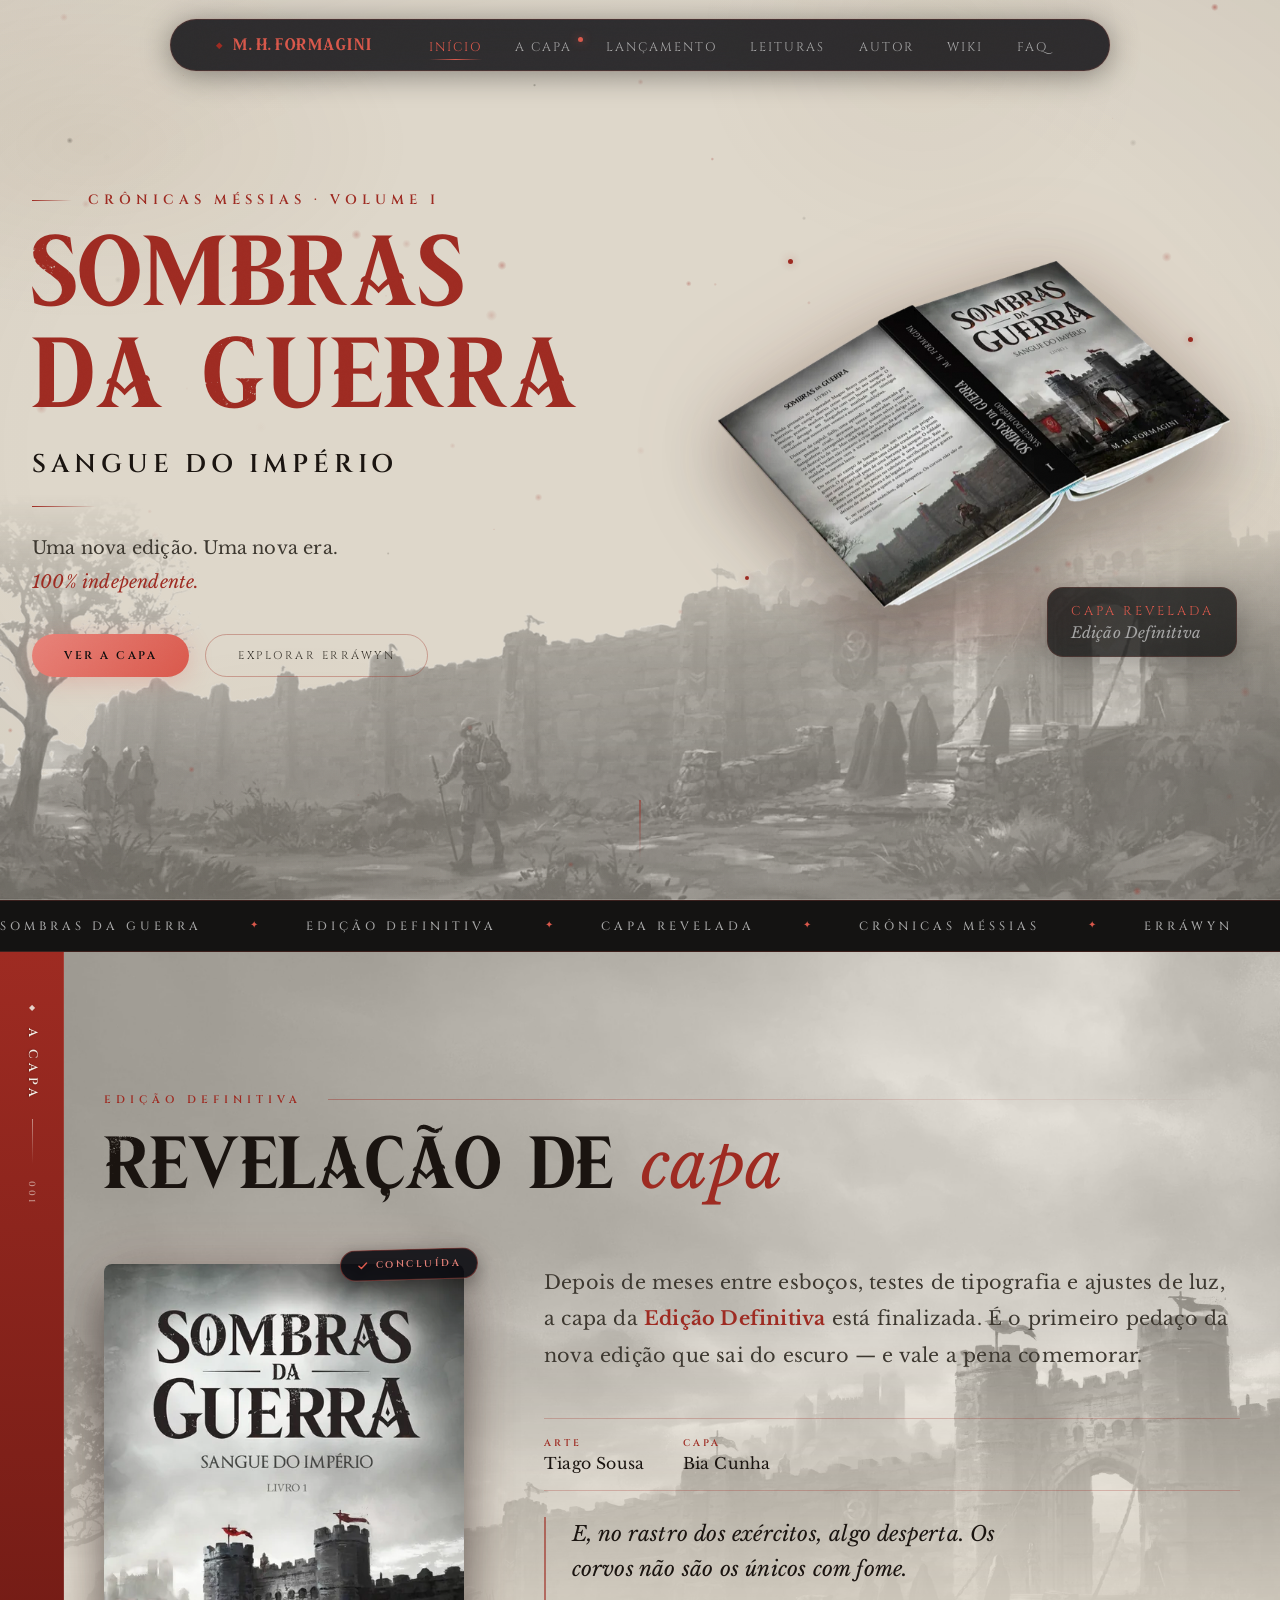
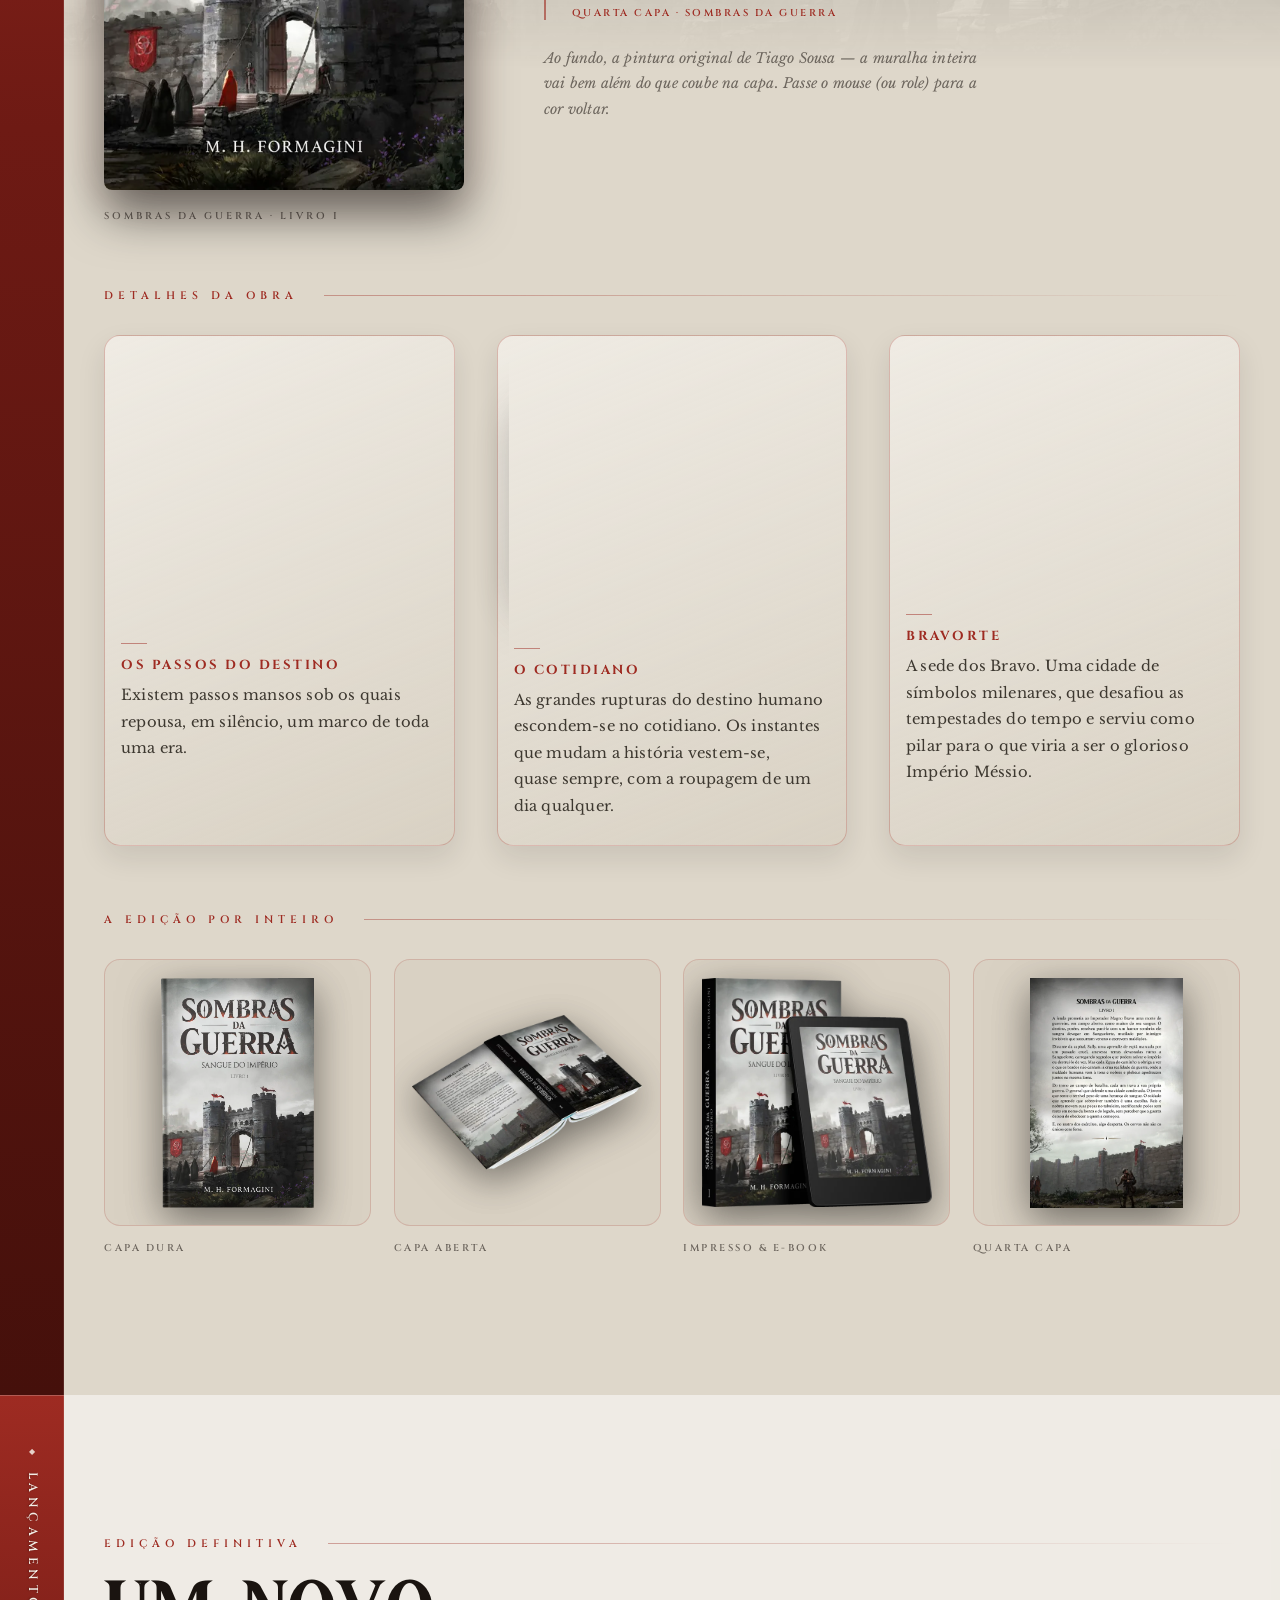
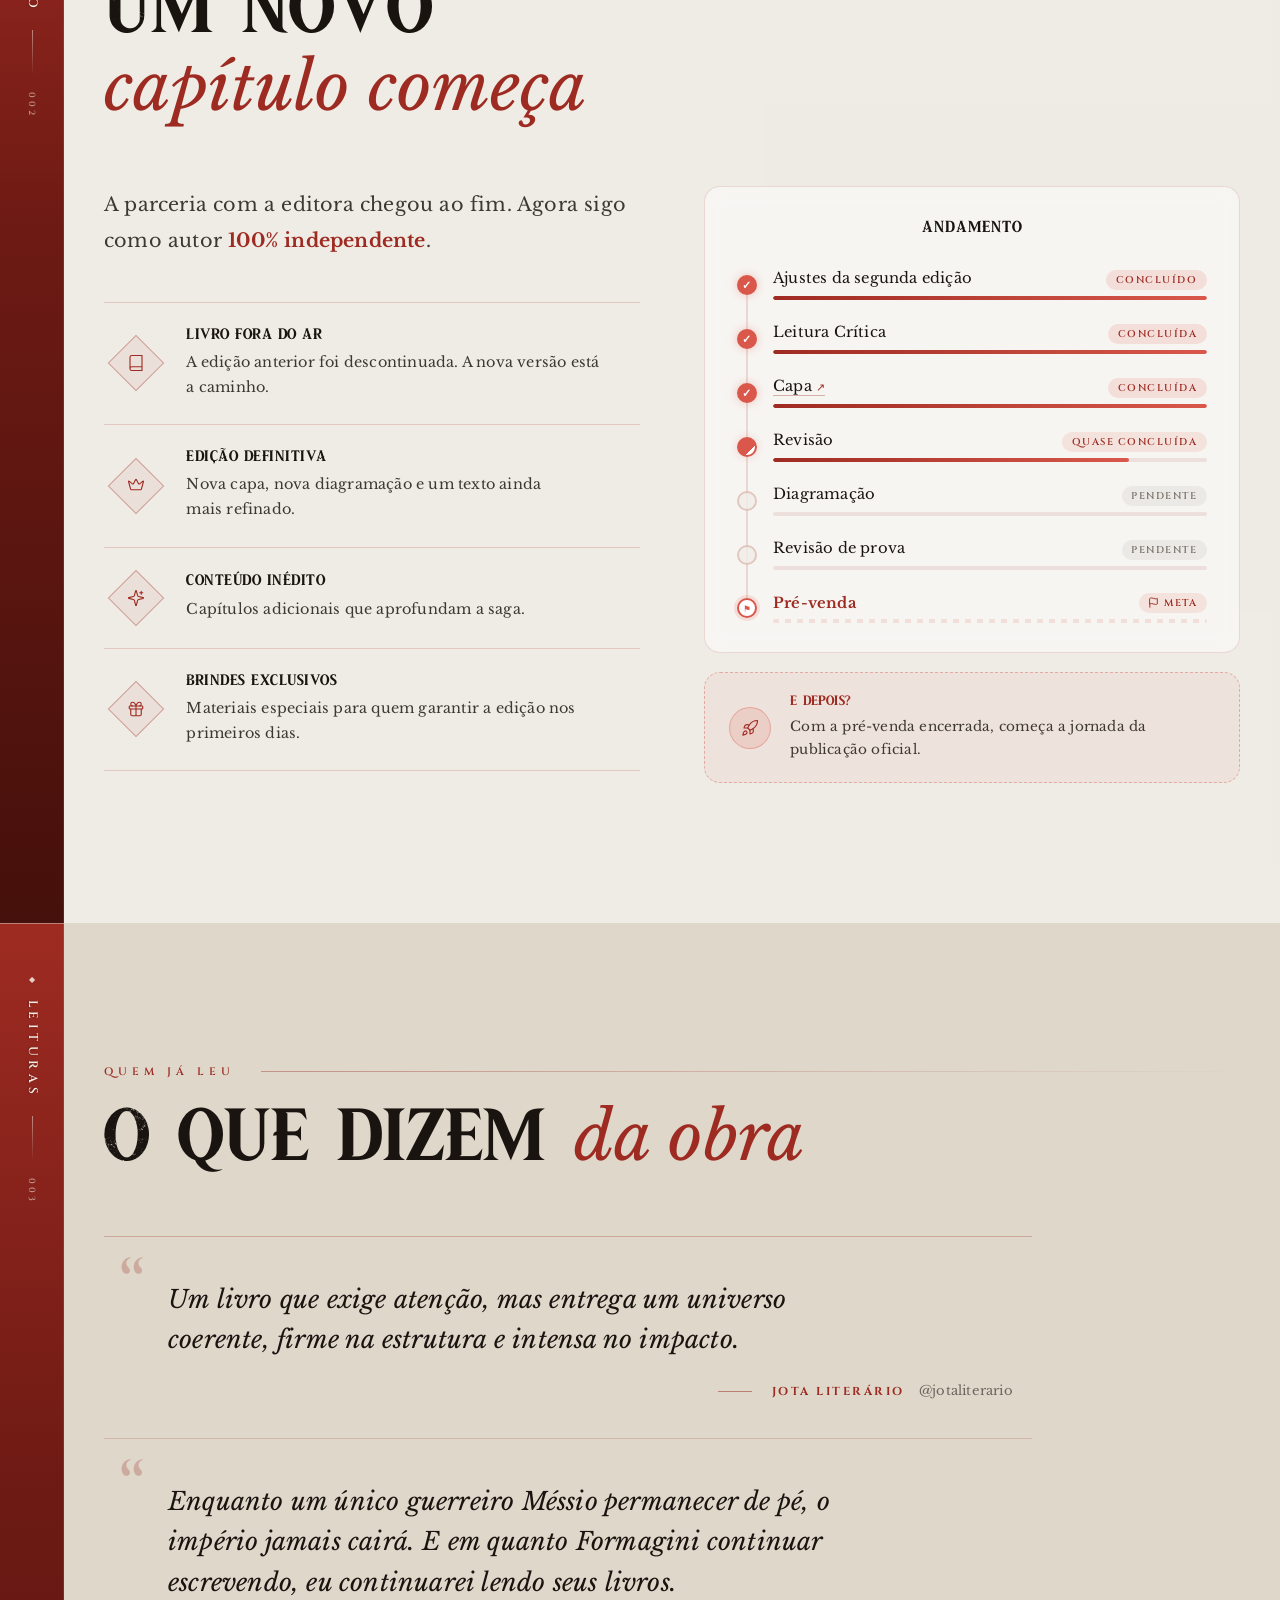
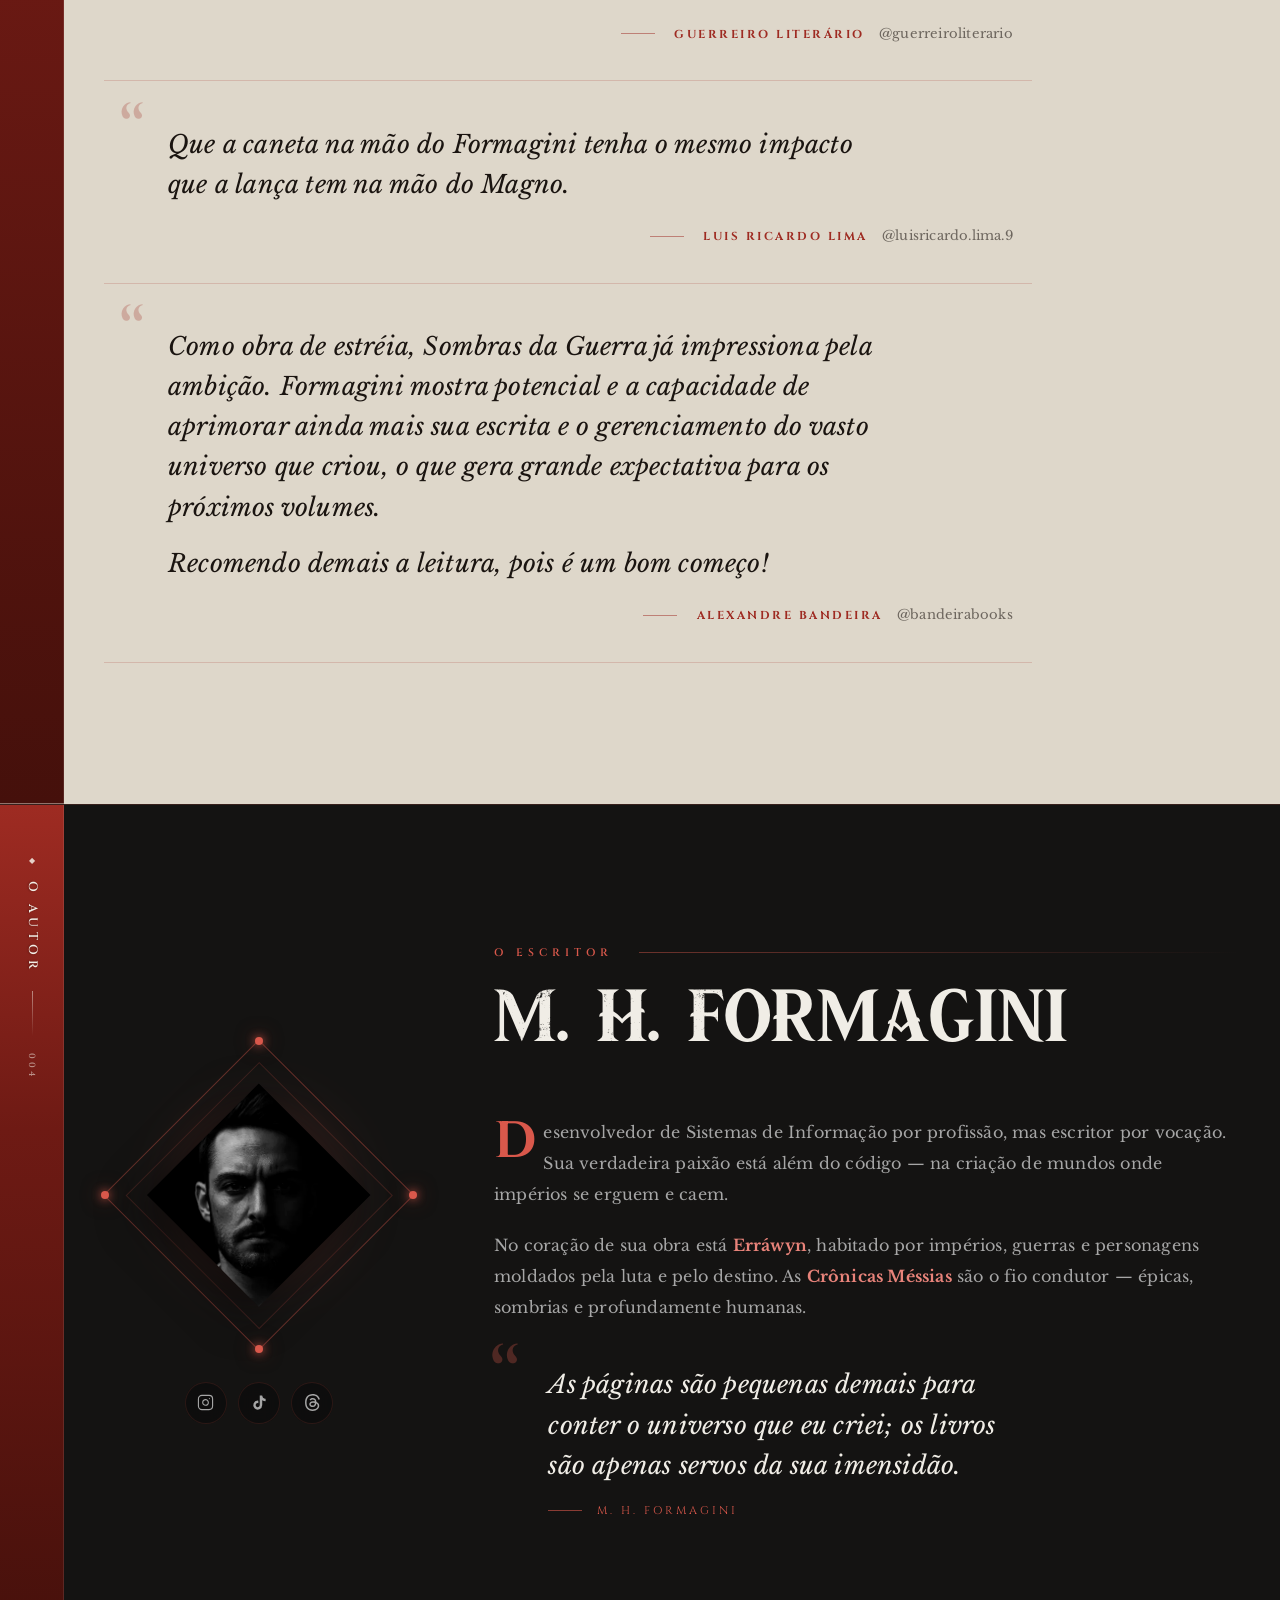
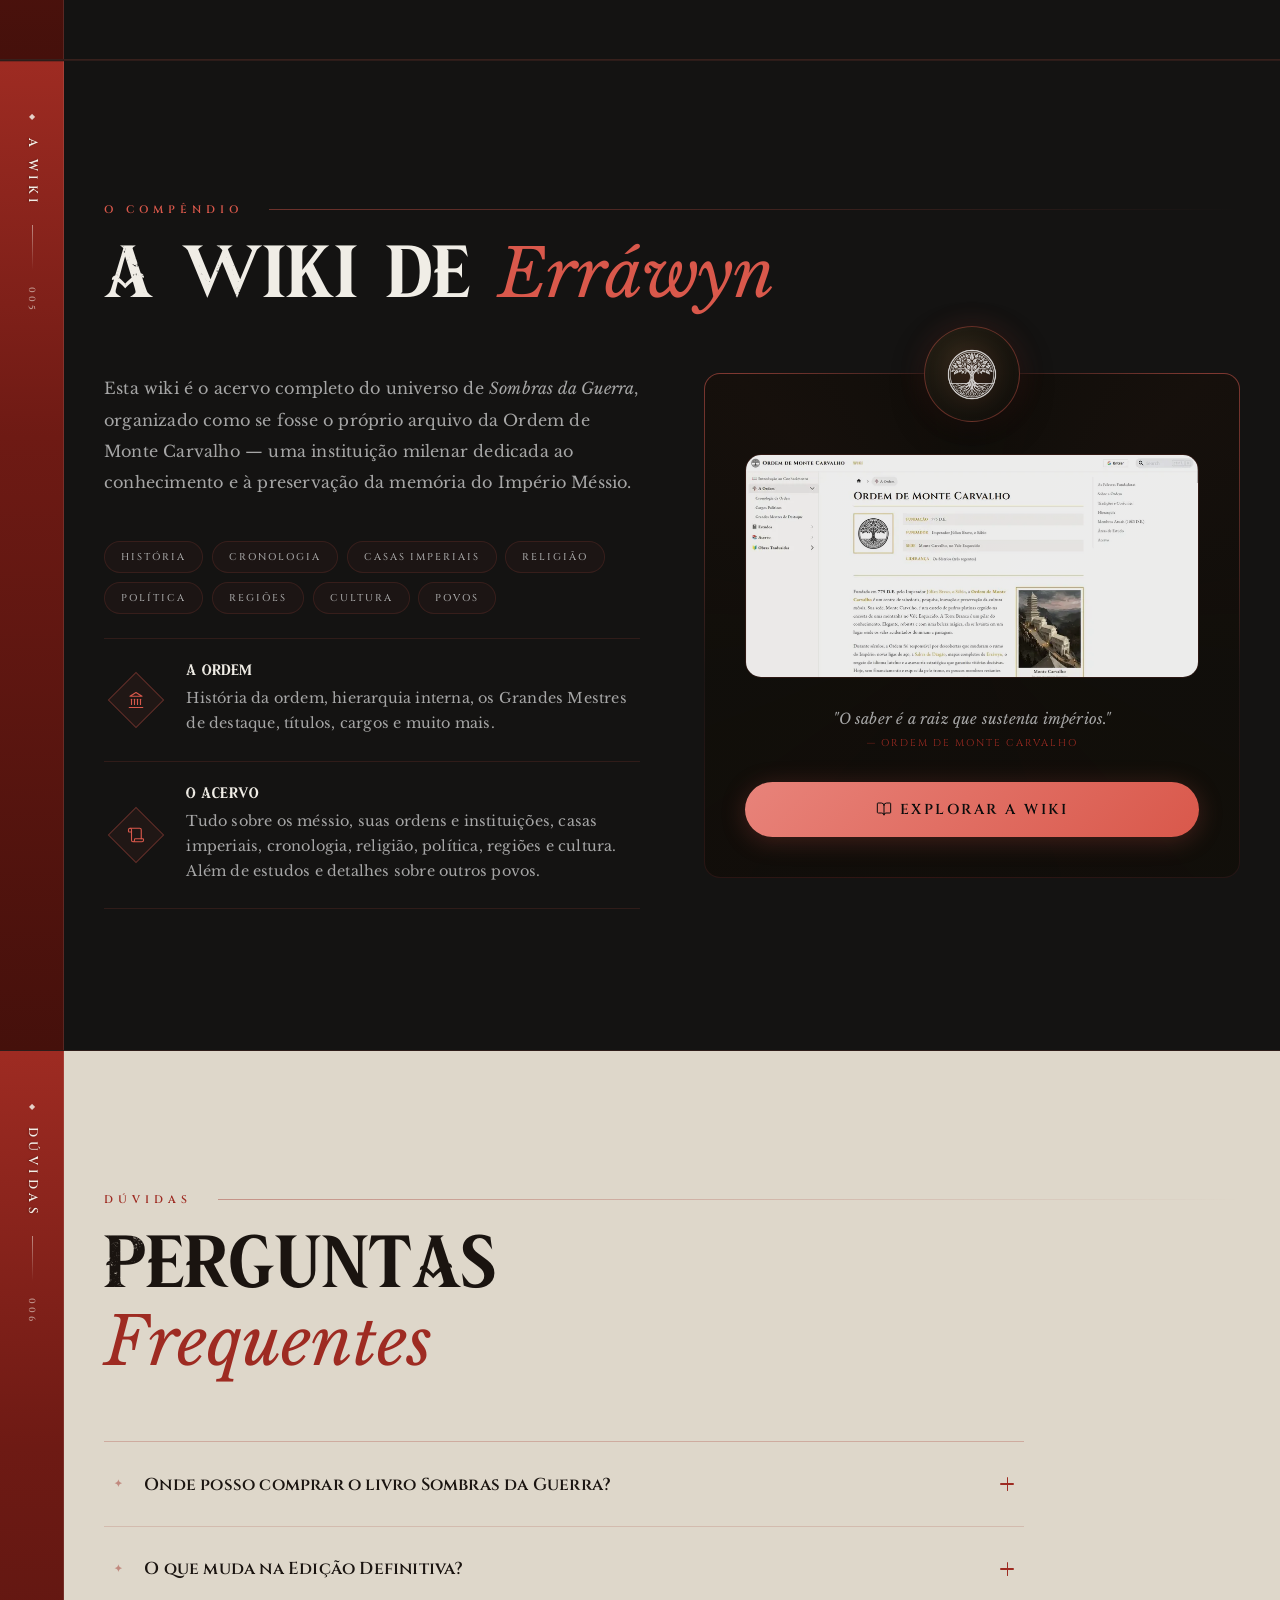
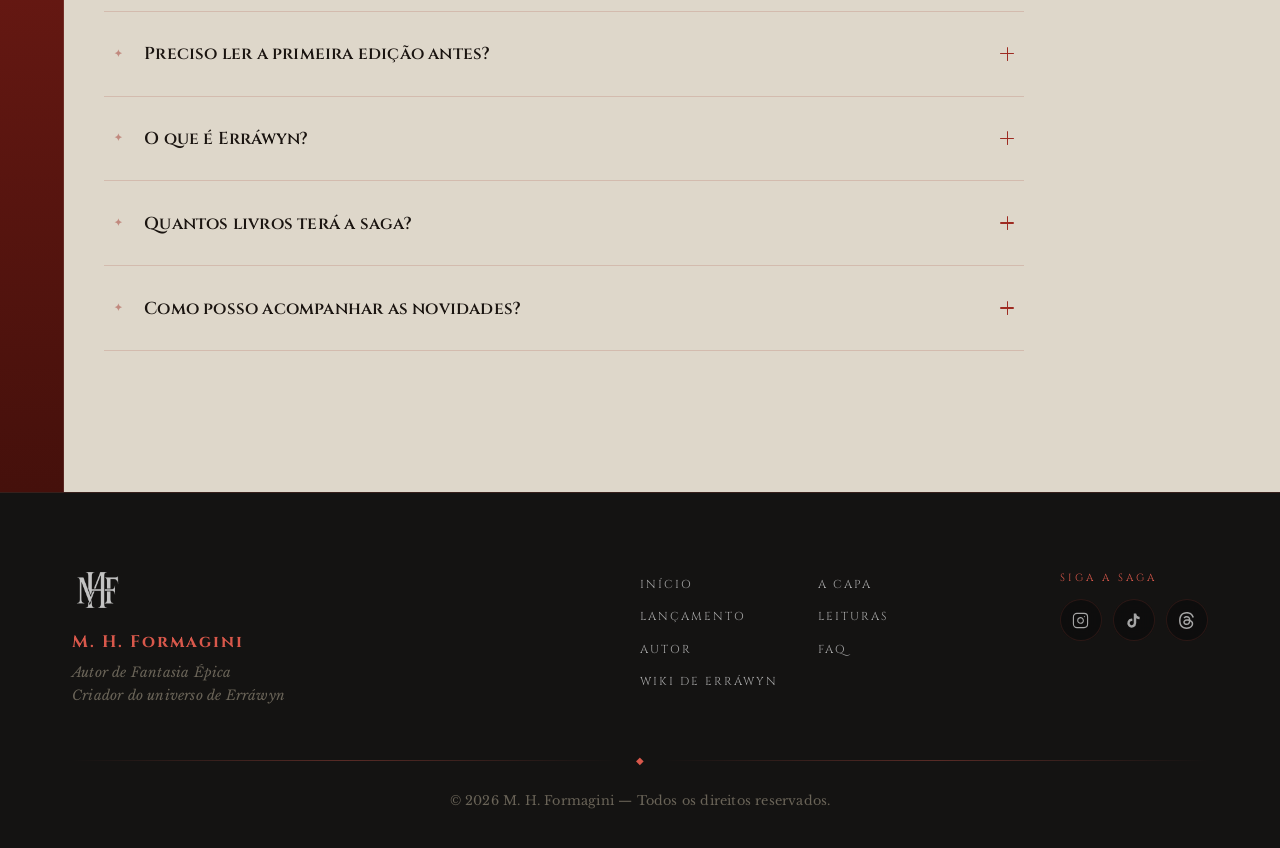
==== commit 7125220f: "refactor: Leituras vira página de elogios, sem cards Os cards competiam com os fragmentos de "Detalh" ====
--- a/index.html
+++ b/index.html
@@ -504,7 +504,7 @@
         </header>
 
         <ul class="quotes" role="list">
-            <li class="quote-card reveal" style="--d:.06s">
+            <li class="quote-row reveal" style="--d:.06s">
                 <figure>
                     <blockquote>
                         <p>Um livro que exige atenção, mas entrega um universo coerente, firme na estrutura e intensa no impacto.</p>
@@ -515,7 +515,7 @@
                     </figcaption>
                 </figure>
             </li>
-            <li class="quote-card reveal" style="--d:.12s">
+            <li class="quote-row reveal" style="--d:.12s">
                 <figure>
                     <blockquote>
                         <p>Enquanto um único guerreiro Méssio permanecer de pé, o império jamais cairá. E em quanto Formagini continuar escrevendo, eu continuarei lendo seus livros.</p>
@@ -526,7 +526,7 @@
                     </figcaption>
                 </figure>
             </li>
-            <li class="quote-card reveal" style="--d:.18s">
+            <li class="quote-row reveal" style="--d:.18s">
                 <figure>
                     <blockquote>
                         <p>Que a caneta na mão do Formagini tenha o mesmo impacto que a lança tem na mão do Magno.</p>
@@ -537,7 +537,7 @@
                     </figcaption>
                 </figure>
             </li>
-            <li class="quote-card reveal" style="--d:.24s">
+            <li class="quote-row reveal" style="--d:.24s">
                 <figure>
                     <blockquote>
                         <p>Como obra de estréia, Sombras da Guerra já impressiona pela ambição. Formagini mostra potencial e a capacidade de aprimorar ainda mais sua escrita e o gerenciamento do vasto universo que criou, o que gera grande expectativa para os próximos volumes.</p>
--- a/assets/css/style.css
+++ b/assets/css/style.css
@@ -1213,85 +1213,83 @@
     line-height: 1.7;
 }
 
-/* ===== LEITURAS — mural de recortes =====
-   Quatro depoimentos de tamanhos bem diferentes: multi-coluna deixa
-   cada card com a altura do seu texto, sem buracos de grid. */
+/* ===== LEITURAS — a página de elogios =====
+   Sem caixas: os depoimentos empilhados e separados por filete, como
+   as páginas de elogios que abrem um livro. Deixa o vocabulário de
+   card só para os fragmentos da pintura. */
 .quotes {
     list-style: none;
-    columns: 2;
-    column-gap: clamp(1.4rem, 1rem + 1.6vw, 2.4rem);
-}
-
-/* Mesma linguagem dos cards de fragmento: papel emoldurado em carmesim.
-   A transition repete as linhas de .reveal (com var(--d)) para não matar
-   o stagger; o hover usa `translate`, que compõe com o `transform`. */
-.quote-card {
-    break-inside: avoid;
+    max-width: 58rem;
+    border-top: 1px solid rgba(158, 43, 34, 0.28);
+}
+
+/* A transition repete as linhas de .reveal (com var(--d)) para não
+   matar o stagger da entrada; o resto é só o realce do hover. */
+.quote-row {
     position: relative;
-    padding: clamp(1.6rem, 1.2rem + 1vw, 2.2rem) clamp(1.3rem, 1rem + 0.8vw, 1.8rem)
-             clamp(1.3rem, 1rem + 0.8vw, 1.7rem);
-    margin-bottom: clamp(1.4rem, 1rem + 1.6vw, 2.4rem);
-    background: linear-gradient(158deg,
-        rgba(244, 241, 235, 0.78),
-        rgba(210, 202, 187, 0.42));
-    border: 1px solid rgba(158, 43, 34, 0.26);
-    border-radius: var(--radius);
-    box-shadow: 0 12px 28px rgba(20, 19, 18, 0.10);
+    padding: clamp(2rem, 1.5rem + 1.5vw, 3rem)
+             clamp(0.6rem, 0.4rem + 1vw, 1.4rem)
+             clamp(1.8rem, 1.4rem + 1.2vw, 2.6rem)
+             clamp(2.6rem, 1.6rem + 3vw, 5rem);
+    border-bottom: 1px solid rgba(158, 43, 34, 0.18);
     transition:
-        opacity      0.85s var(--ease-out) var(--d, 0s),
-        transform    0.85s var(--ease-out) var(--d, 0s),
-        translate    0.55s var(--ease-out),
-        border-color 0.55s ease,
-        box-shadow   0.55s ease,
-        background   0.55s ease;
-}
-.quote-card:hover,
-.quote-card:focus-within {
-    translate: 0 -6px;
-    border-color: rgba(158, 43, 34, 0.45);
-    box-shadow: 0 22px 42px rgba(20, 19, 18, 0.16);
-    background: linear-gradient(158deg,
-        rgba(248, 246, 241, 0.9),
-        rgba(210, 202, 187, 0.5));
-}
-.quote-card figure { position: relative; }
-
-/* Aspas monumentais, como as da seção do autor */
-.quote-card blockquote { position: relative; }
-.quote-card blockquote::before {
+        opacity    0.85s var(--ease-out) var(--d, 0s),
+        transform  0.85s var(--ease-out) var(--d, 0s),
+        background 0.5s ease;
+}
+.quote-row:hover,
+.quote-row:focus-within {
+    background: linear-gradient(90deg, rgba(158, 43, 34, 0.055), transparent 68%);
+}
+
+/* Aspas monumentais na margem, como as da seção do autor */
+.quote-row figure { position: relative; }
+.quote-row figure::before {
     content: '\201C';
     position: absolute;
-    top: -2.6rem; left: -0.5rem;
-    font-family: var(--font-display);
-    font-size: 5rem;
+    top: -1.5rem;
+    left: clamp(-4rem, -2.4vw - 1.2rem, -1.9rem);
+    font-family: var(--font-display);
+    font-size: clamp(4rem, 3rem + 3vw, 6.5rem);
     line-height: 1;
-    color: rgba(158, 43, 34, 0.22);
+    color: rgba(158, 43, 34, 0.26);
     pointer-events: none;
-    transition: color 0.55s ease, transform 0.55s var(--ease-out);
-    transform-origin: left top;
-}
-.quote-card:hover blockquote::before,
-.quote-card:focus-within blockquote::before {
-    color: rgba(158, 43, 34, 0.4);
-    transform: scale(1.06);
-}
-.quote-card blockquote p {
+    transition: color 0.5s ease;
+}
+.quote-row:hover figure::before,
+.quote-row:focus-within figure::before { color: rgba(158, 43, 34, 0.42); }
+
+.quote-row blockquote p {
     font-style: italic;
-    font-size: clamp(1rem, 0.95rem + 0.35vw, 1.16rem);
-    line-height: 1.75;
+    font-size: clamp(1.1rem, 0.98rem + 0.75vw, 1.55rem);
+    line-height: 1.62;
     color: var(--ink);
-}
-.quote-card blockquote p + p { margin-top: 0.9rem; }
-
-.quote-card figcaption {
+    max-width: 44ch;
+}
+.quote-row blockquote p + p { margin-top: 1rem; }
+
+/* Assinatura recuada à direita, com o filete que cresce no hover */
+.quote-row figcaption {
     display: flex;
     flex-wrap: wrap;
     align-items: baseline;
+    justify-content: flex-end;
     gap: 0.3rem 0.9rem;
-    margin-top: 1.4rem;
-    padding-top: 1rem;
-    border-top: 1px solid rgba(158, 43, 34, 0.22);
-}
+    margin-top: clamp(1.1rem, 0.9rem + 0.6vw, 1.6rem);
+}
+.quote-row figcaption::before {
+    content: '';
+    align-self: center;
+    width: 34px; height: 1px;
+    margin-right: 0.3rem;
+    background: var(--accent-dark);
+    opacity: 0.5;
+    transform-origin: right;
+    transition: scale 0.5s var(--ease-out), opacity 0.5s ease;
+}
+.quote-row:hover figcaption::before,
+.quote-row:focus-within figcaption::before { scale: 2.2 1; opacity: 0.85; }
+
 .quote-name {
     font-family: var(--font-display);
     font-size: 0.72rem;
@@ -1313,8 +1311,11 @@
     border-bottom-color: rgba(158, 43, 34, 0.5);
 }
 
-@media (max-width: 780px) {
-    .quotes { columns: 1; }
+@media (max-width: 700px) {
+    .quote-row { padding-left: 1.9rem; padding-right: 0; }
+    .quote-row figure::before { left: -1.5rem; top: -1.1rem; }
+    .quote-row figcaption { justify-content: flex-start; }
+    .quote-row figcaption::before { display: none; }
 }
 
 /* ===== AUTOR ===== */
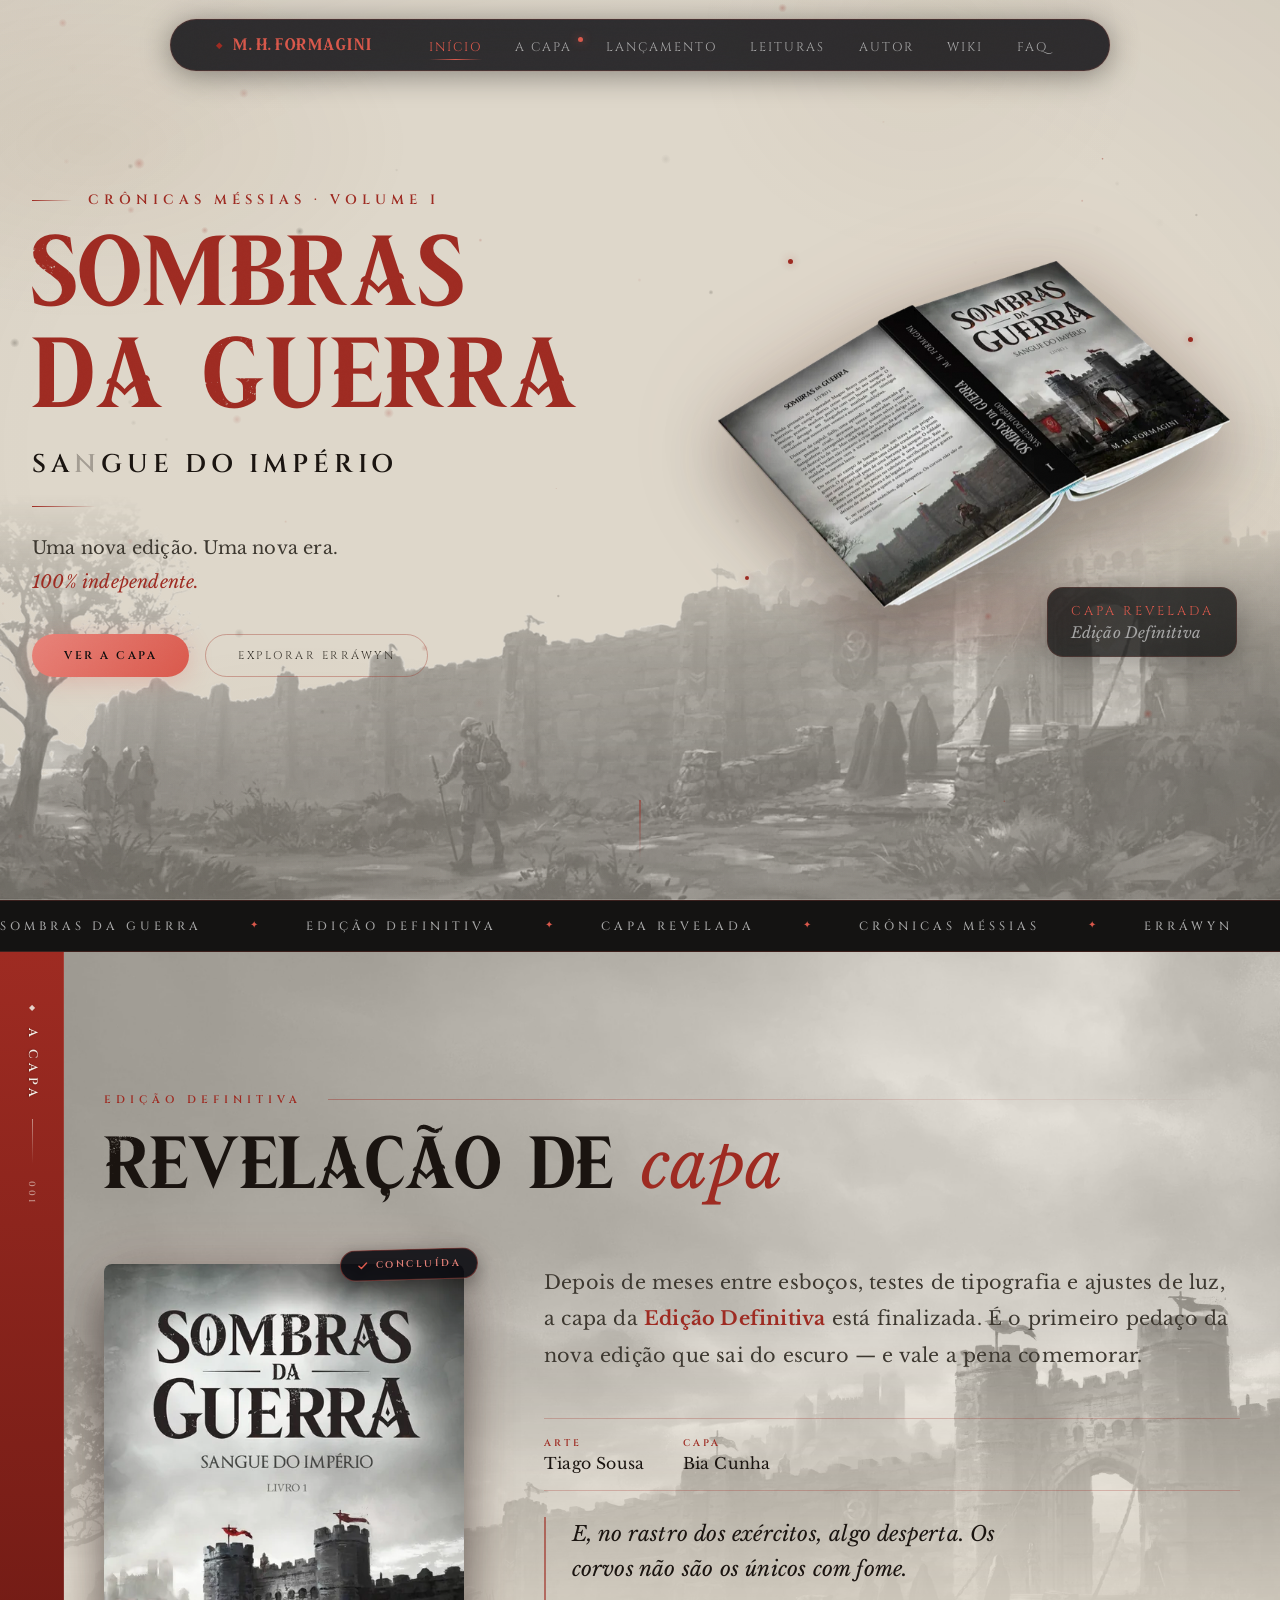
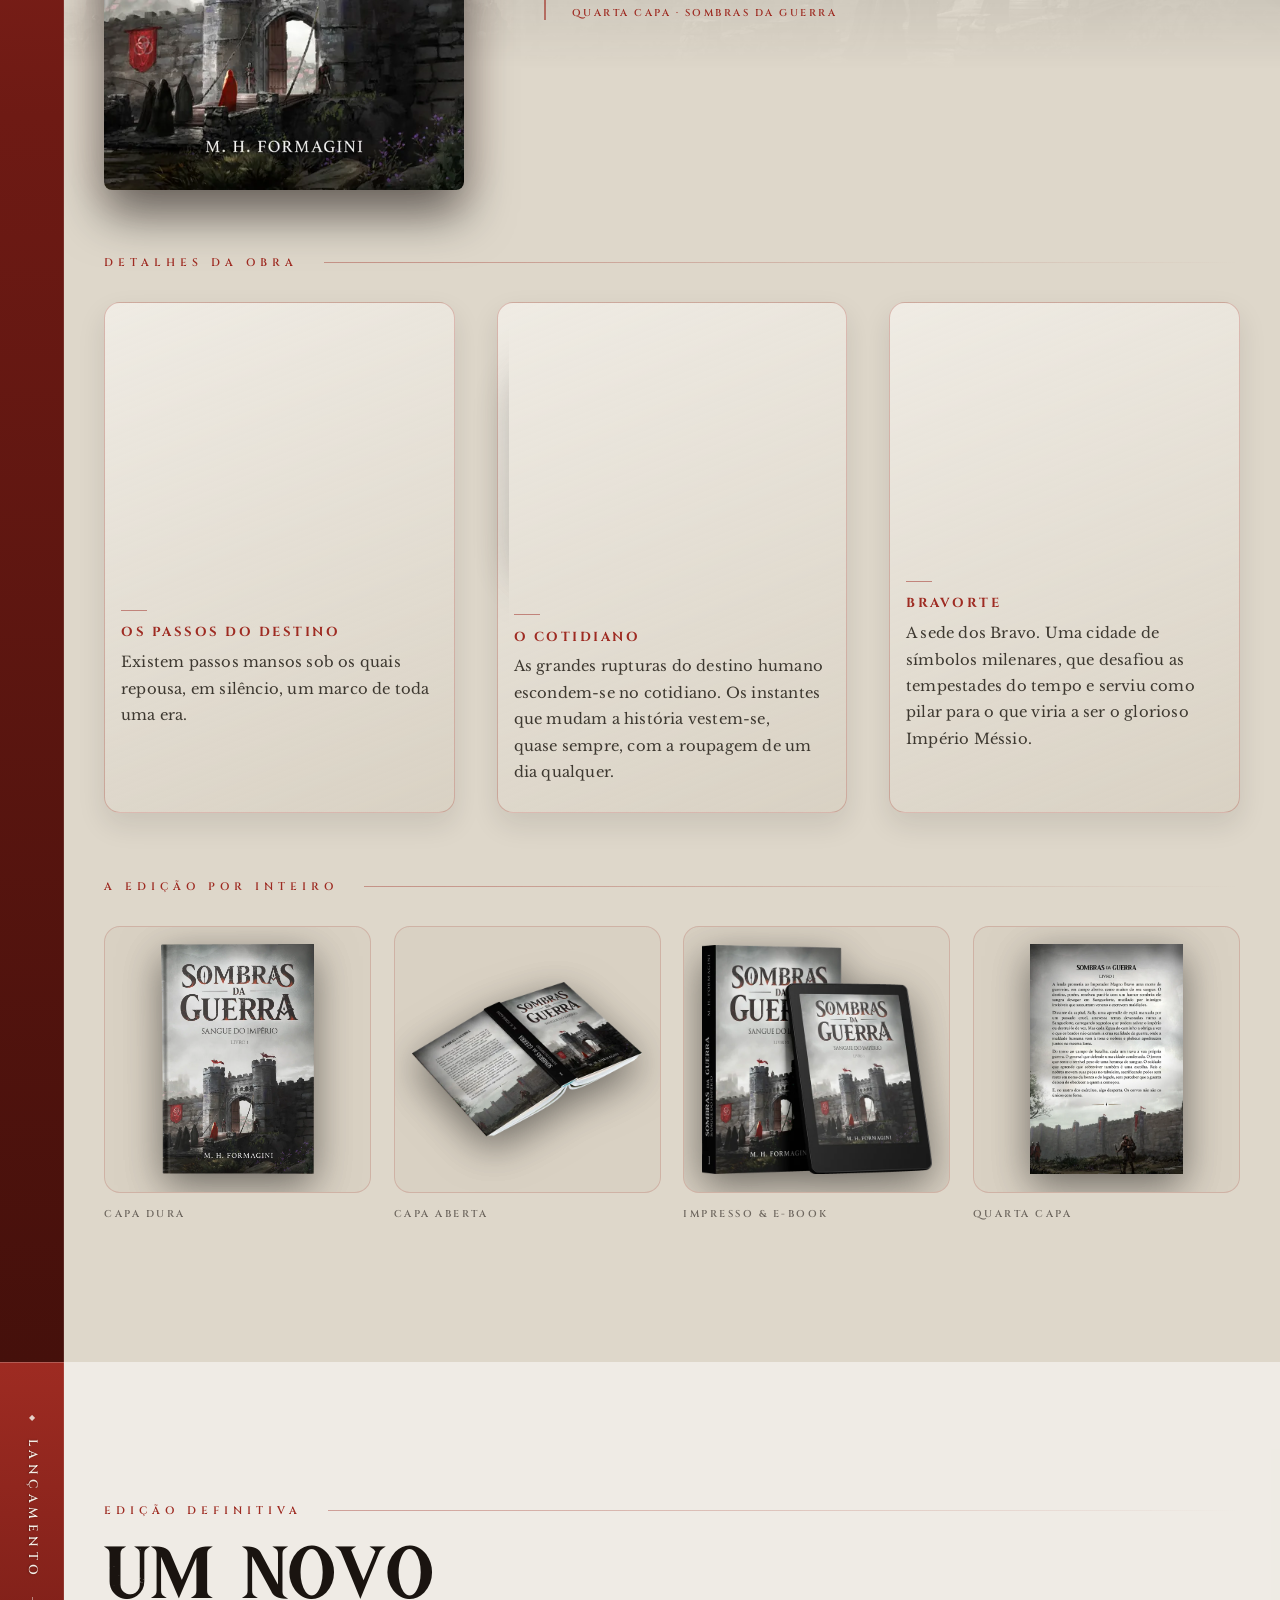
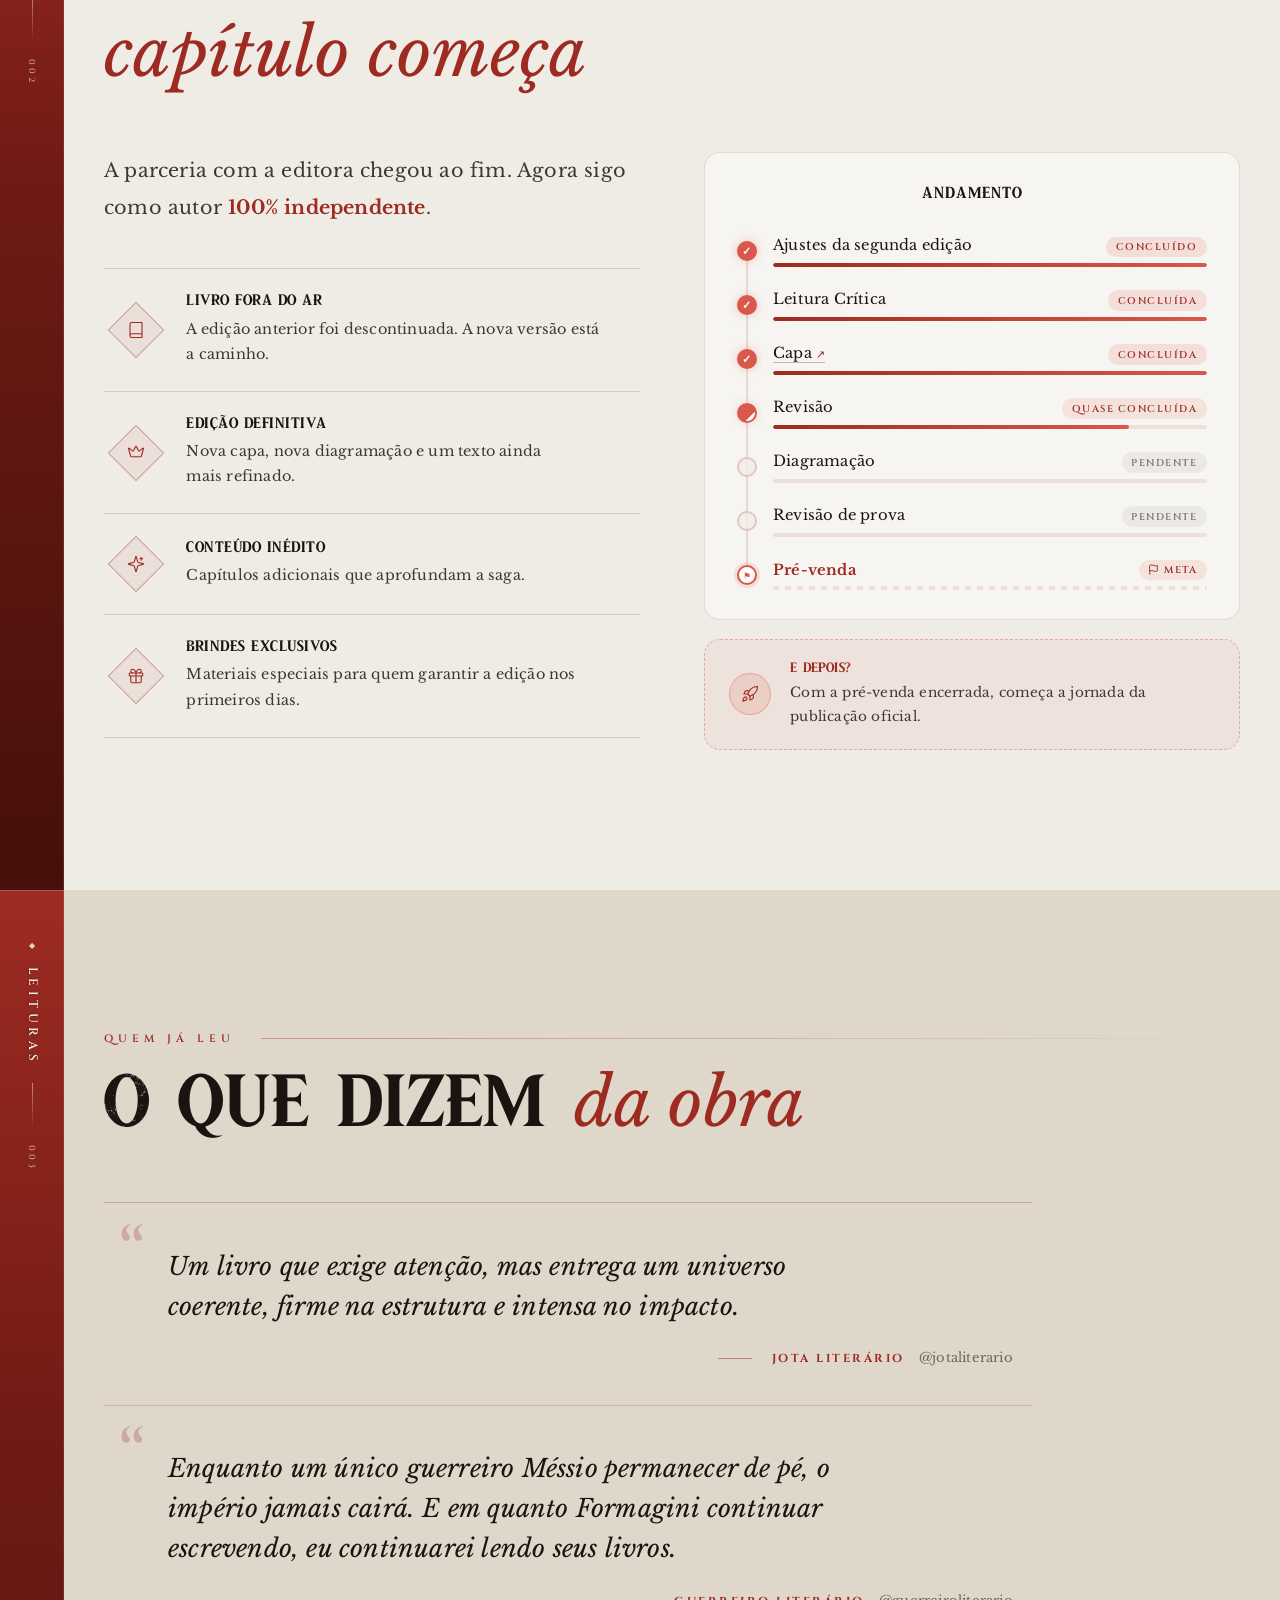
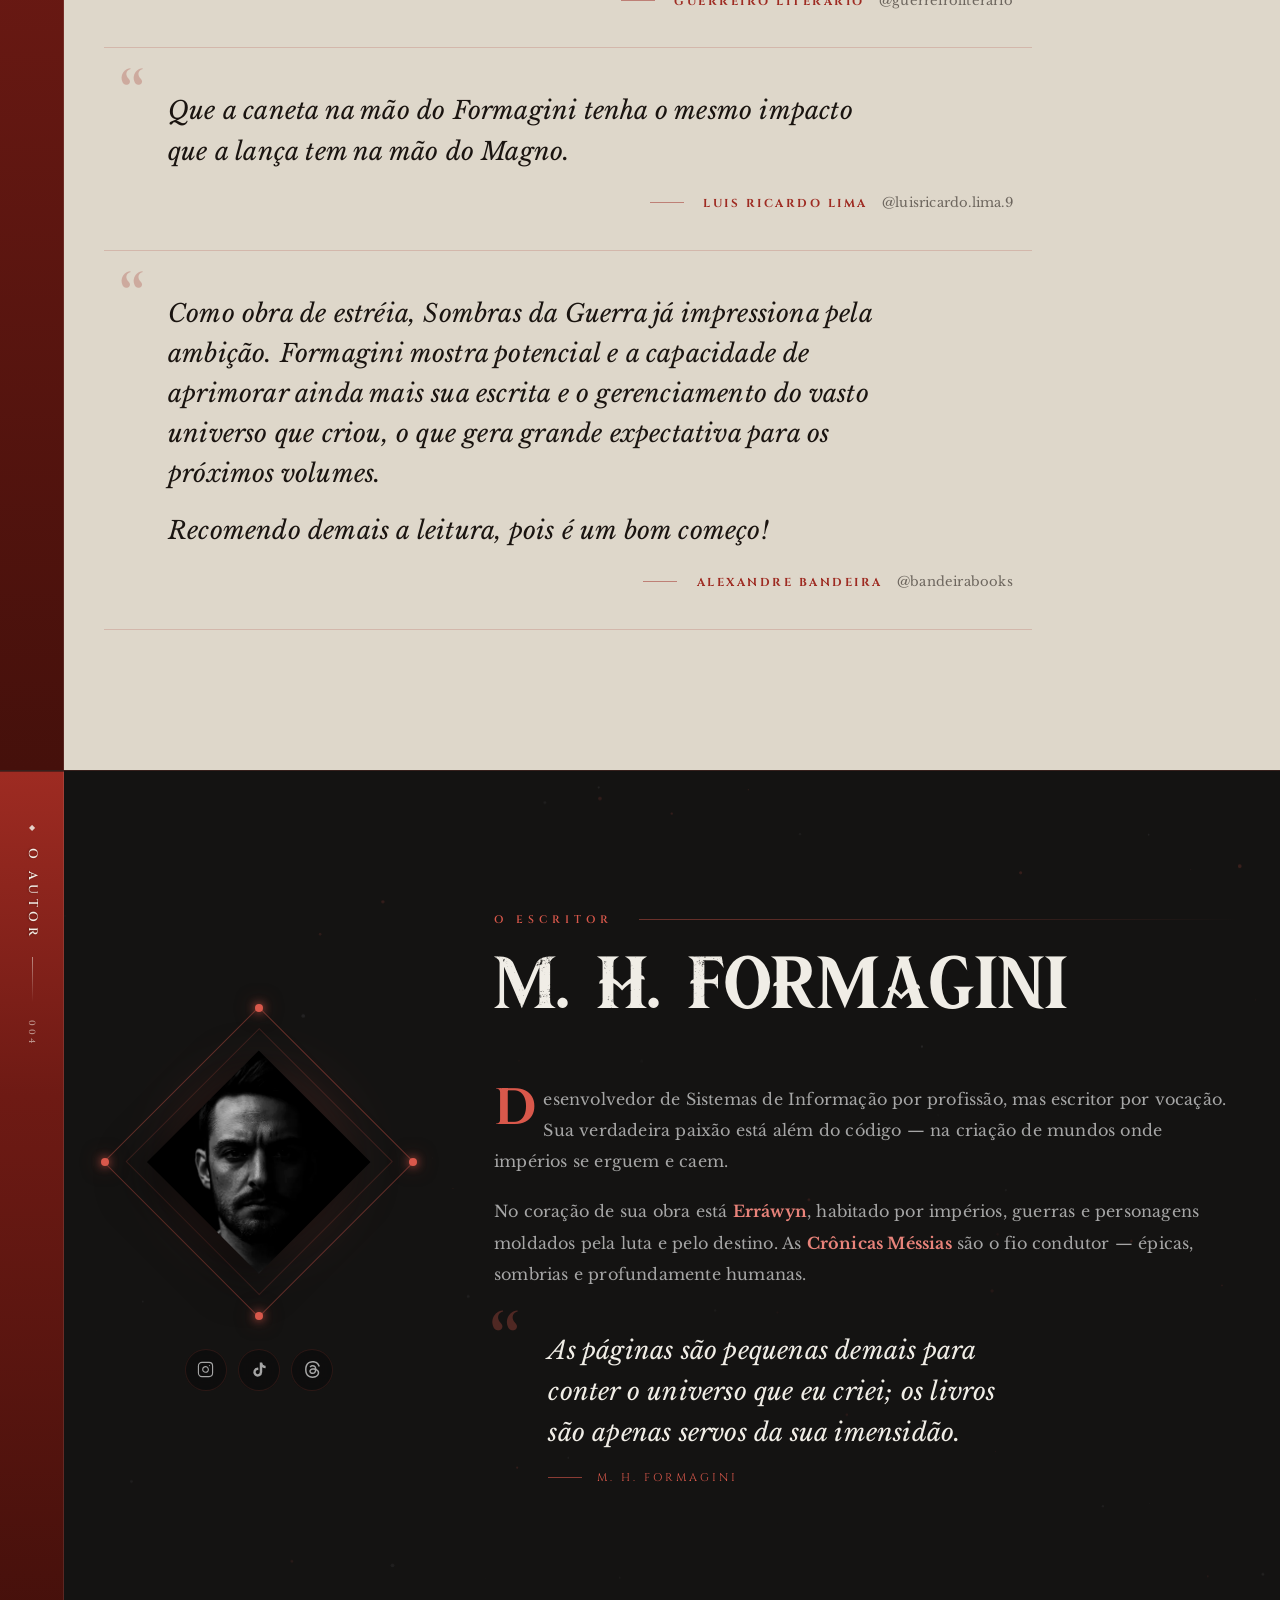
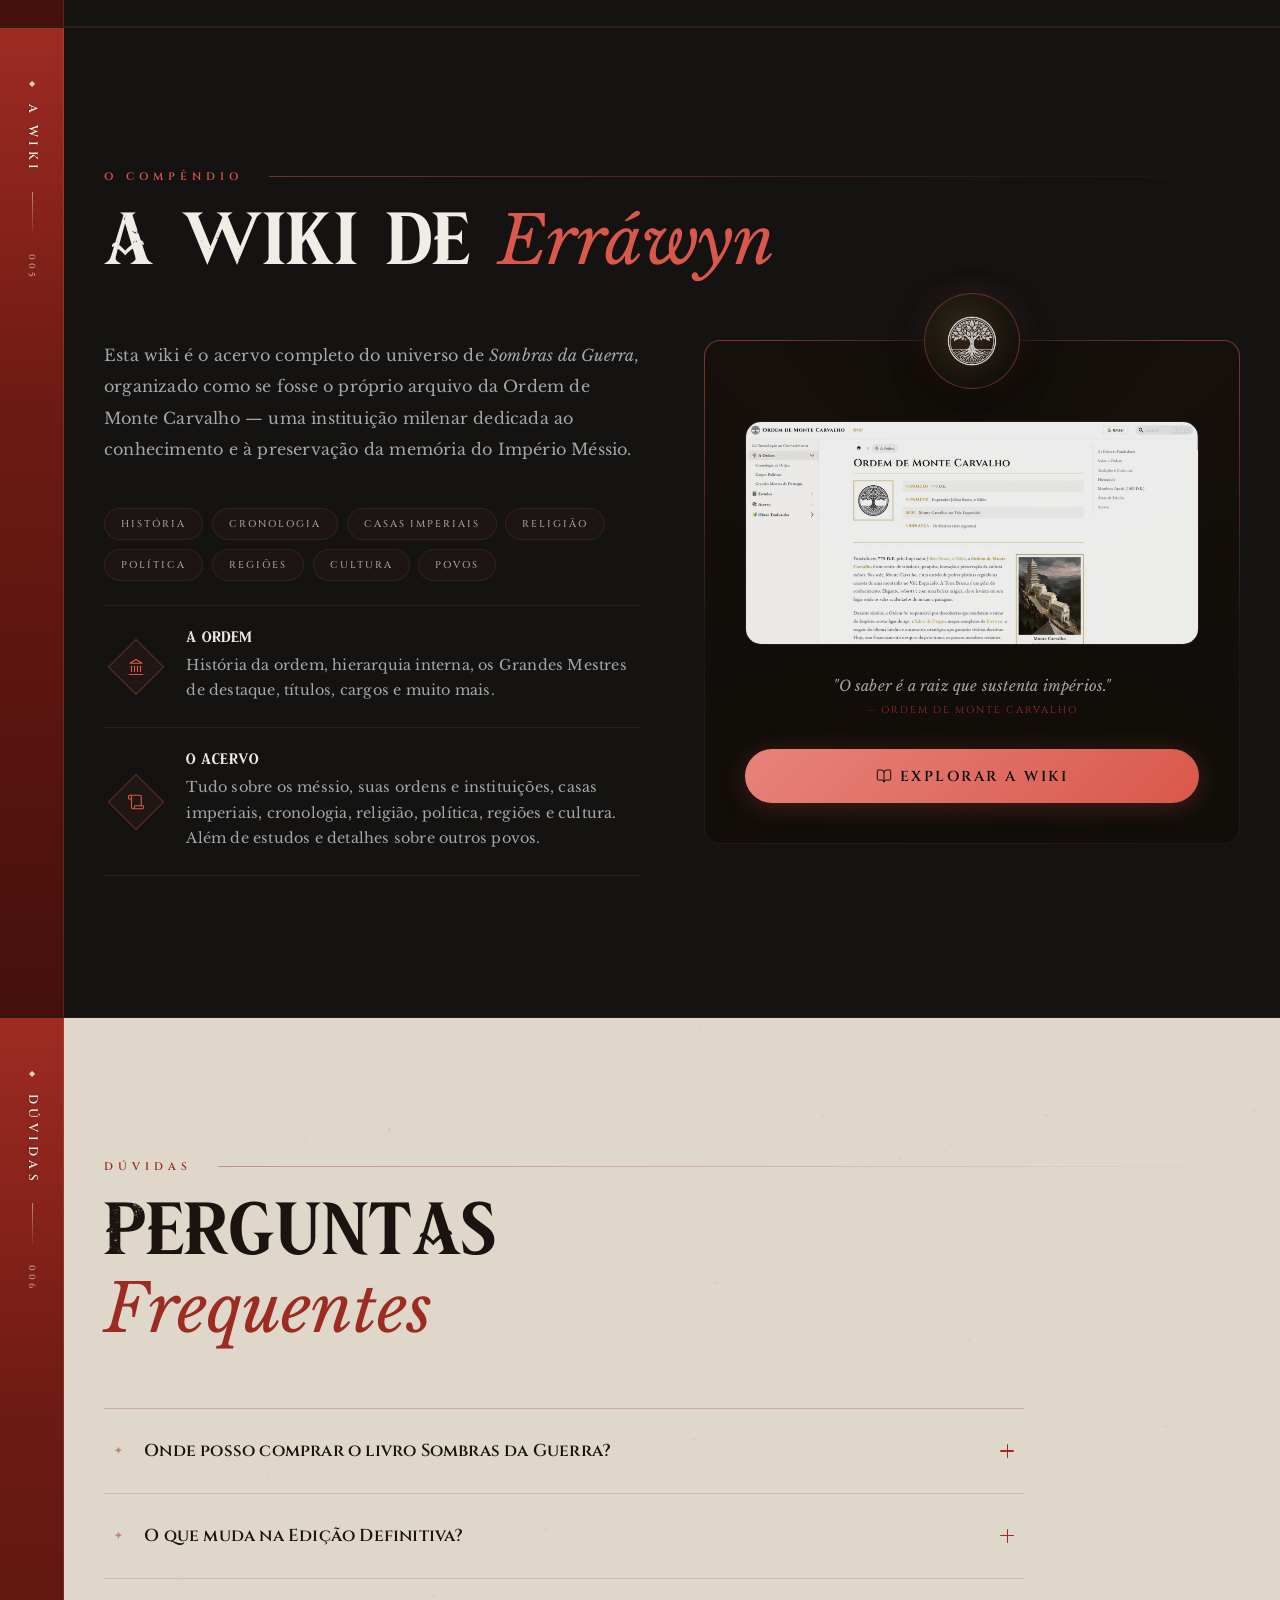
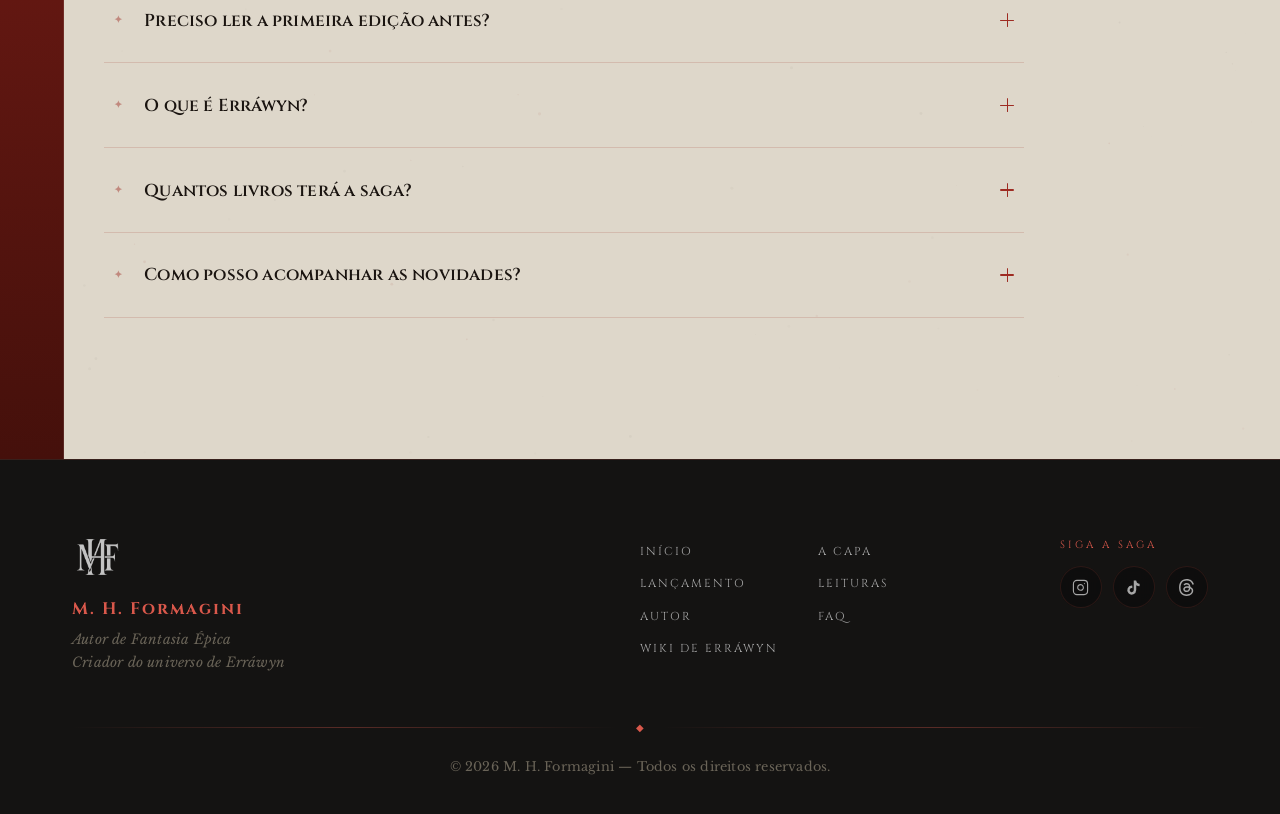
==== commit a2879150: "refactor: tira a nota sobre a pintura e a legenda da capa A legenda "Sombras da Guerra · Livro I" re" ====
--- a/index.html
+++ b/index.html
@@ -195,7 +195,6 @@
                     <svg viewBox="0 0 24 24" fill="none" stroke="currentColor" stroke-width="3" stroke-linecap="round" stroke-linejoin="round"><path d="M20 6 9 17l-5-5"/></svg>
                     Concluída
                 </span>
-                <figcaption>Sombras da Guerra · Livro I</figcaption>
             </figure>
 
             <div class="capa-side">
@@ -214,11 +213,6 @@
                     <p>E, no rastro dos exércitos, algo desperta. Os corvos não são os únicos com fome.</p>
                     <cite>Quarta capa · Sombras da Guerra</cite>
                 </blockquote>
-
-                <p class="capa-note reveal" style="--d:.18s">
-                    Ao fundo, a pintura original de Tiago Sousa — a muralha inteira vai bem
-                    além do que coube na capa. Passe o mouse (ou role) para a cor voltar.
-                </p>
             </div>
         </div>
 
--- a/assets/css/style.css
+++ b/assets/css/style.css
@@ -2012,15 +2012,6 @@
     box-shadow: 0 6px 20px rgba(0,0,0,0.4);
 }
 .capa-tag svg { width: 0.72rem; height: 0.72rem; color: var(--accent); }
-.capa-frame figcaption {
-    margin-top: 1.2rem;
-    font-family: var(--font-display);
-    font-size: 0.62rem;
-    font-weight: 600;
-    letter-spacing: 3px;
-    text-transform: uppercase;
-    color: var(--text-muted);
-}
 
 .capa-side { display: flex; flex-direction: column; gap: 1.6rem; }
 
@@ -2252,17 +2243,7 @@
     .frag { max-width: 480px; }
 }
 
-/* Nota sobre a pintura */
-.capa-note {
-    font-size: 0.88rem;
-    font-style: italic;
-    line-height: 1.8;
-    color: var(--ink-3);
-    max-width: 52ch;
-}
-
 /* Componentes da capa sobre o papel: tinta no lugar do vidro */
-.section--paper .capa-frame figcaption { color: var(--ink-3); }
 .section--paper .capa-credits {
     border-top-color: rgba(158,43,34,0.25);
     border-bottom-color: rgba(158,43,34,0.25);
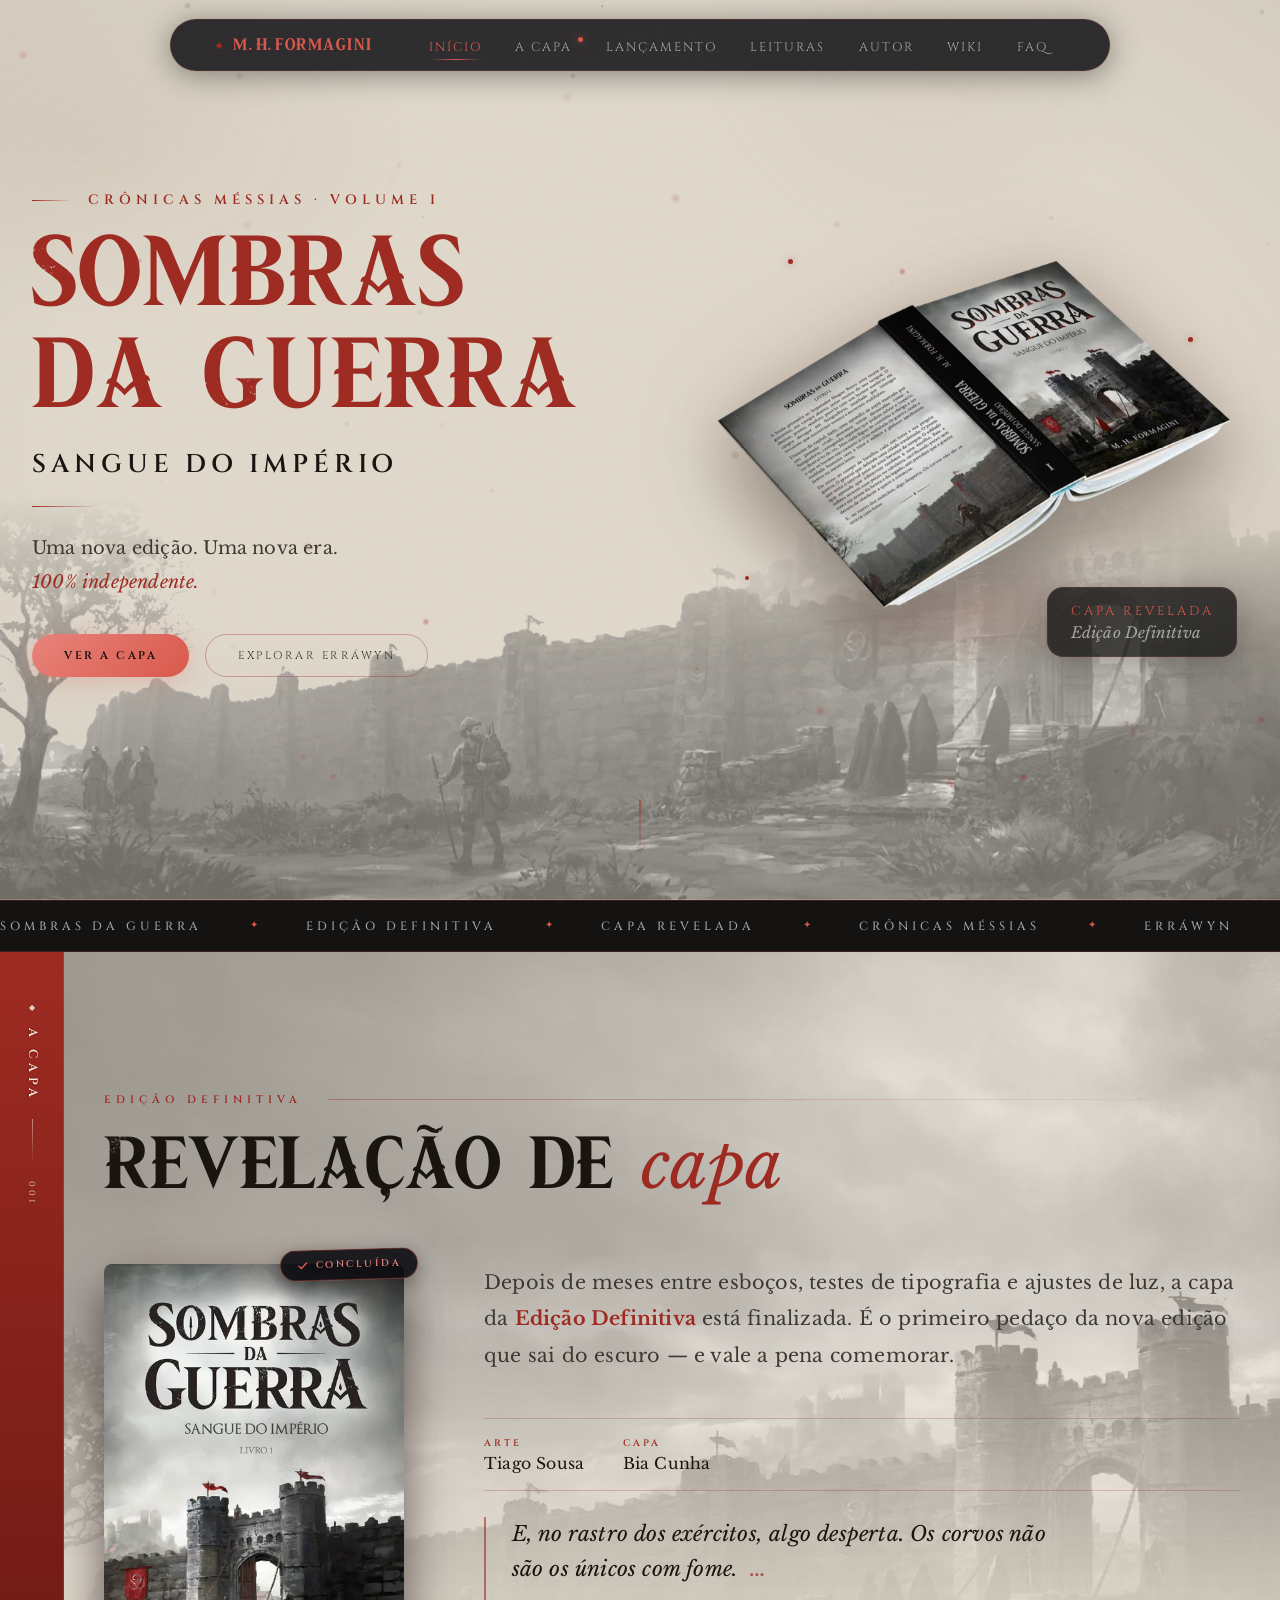
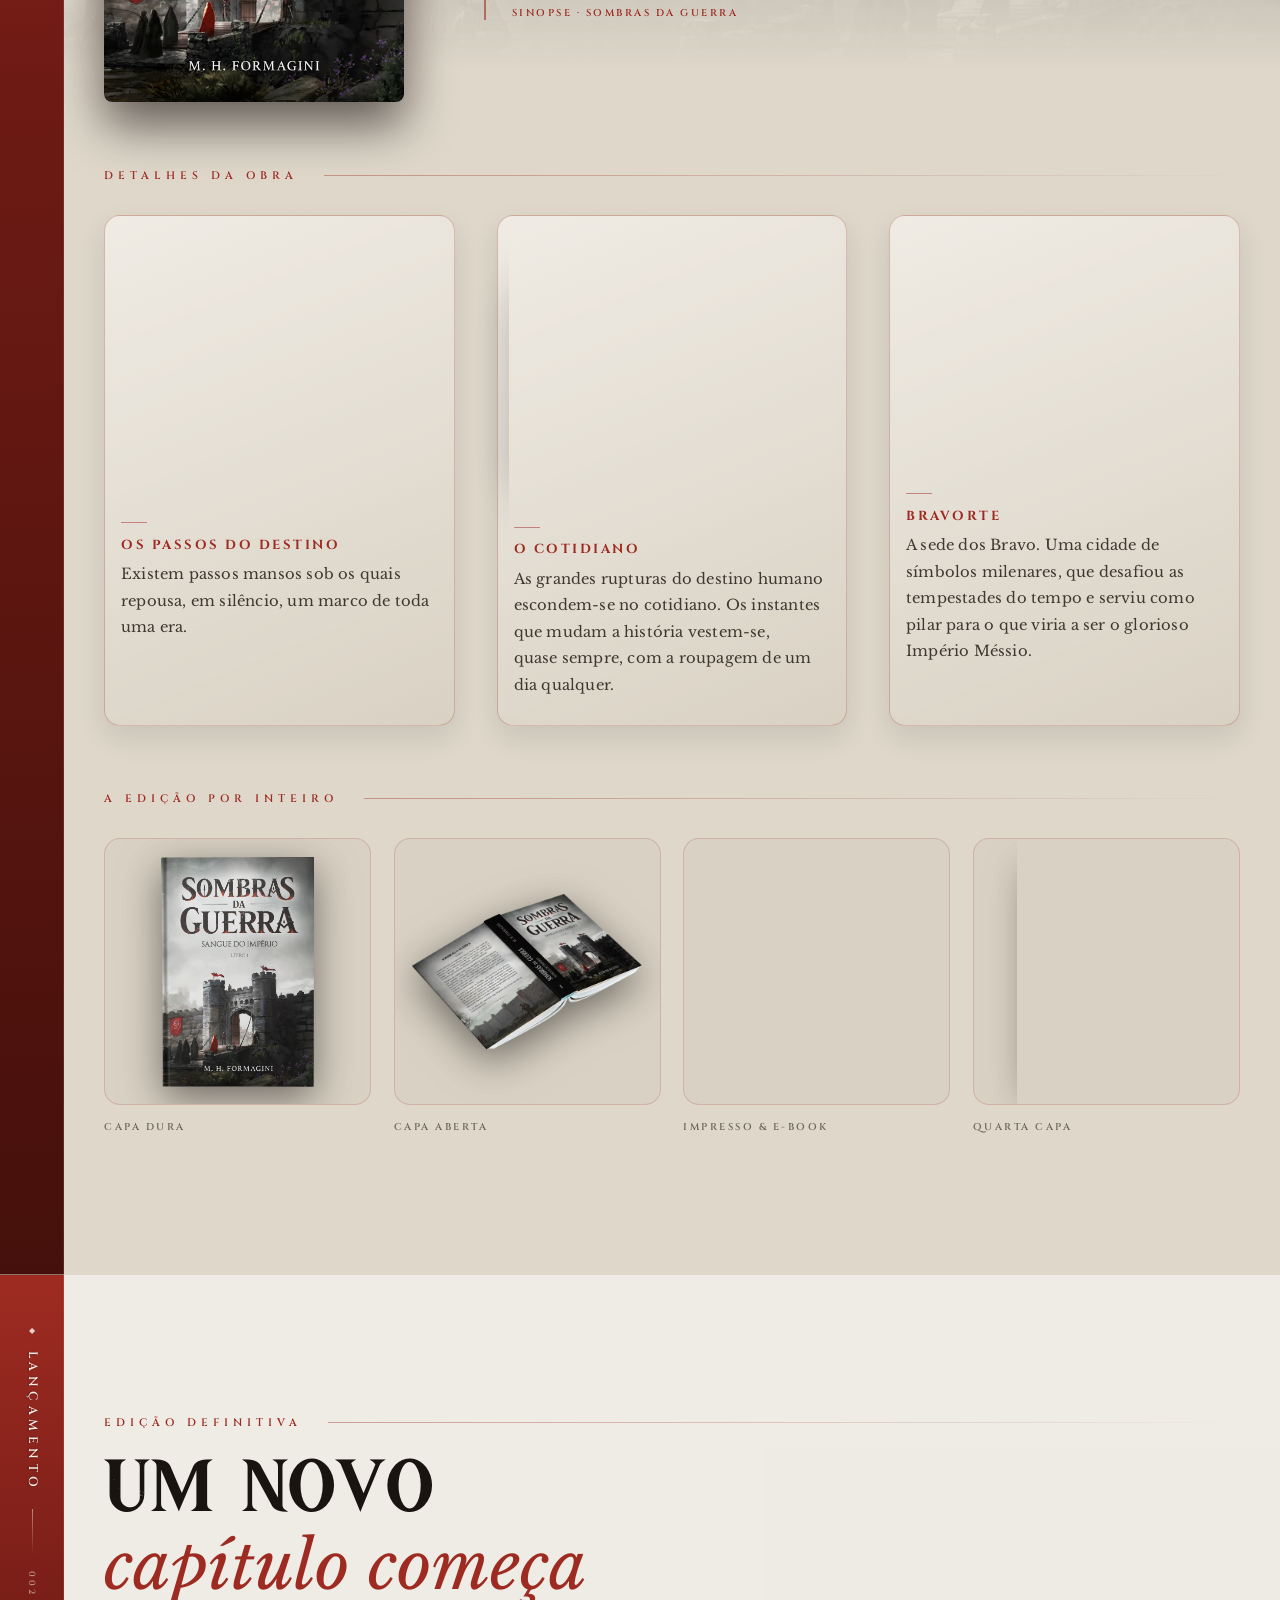
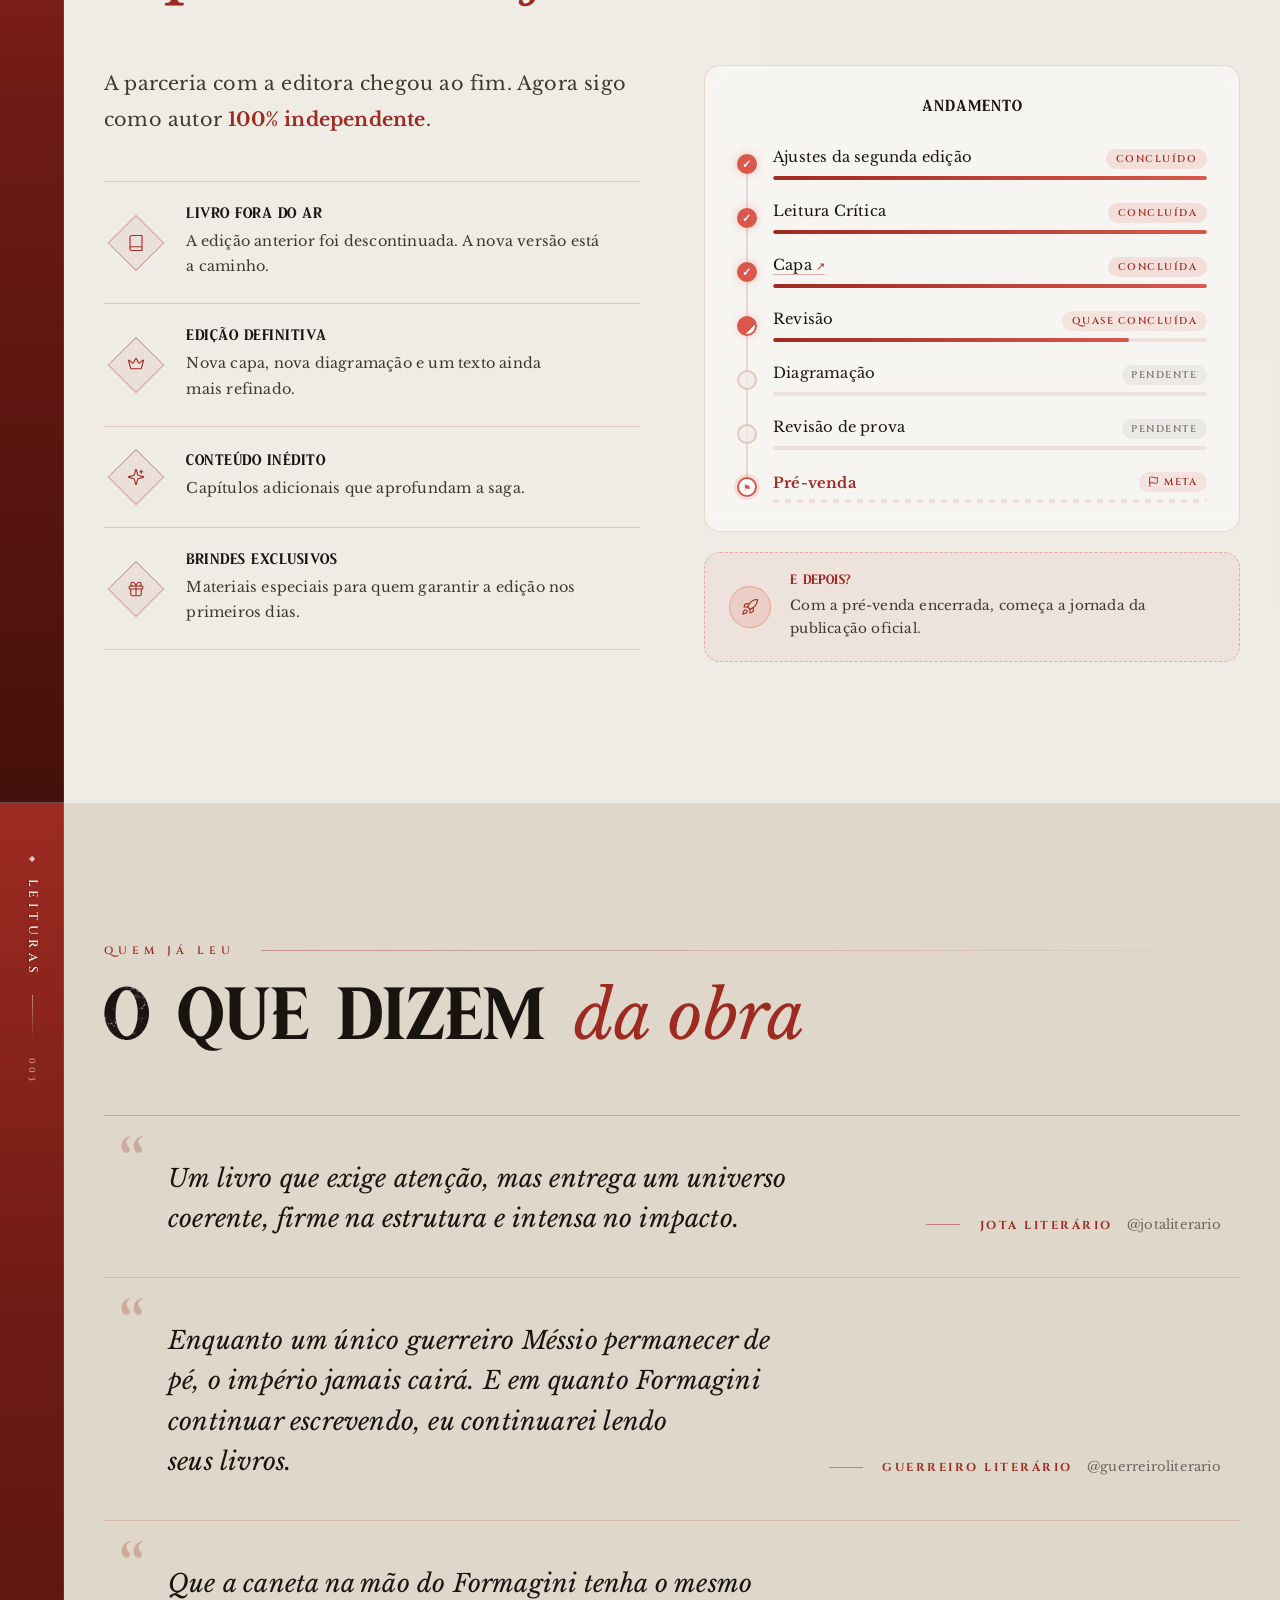
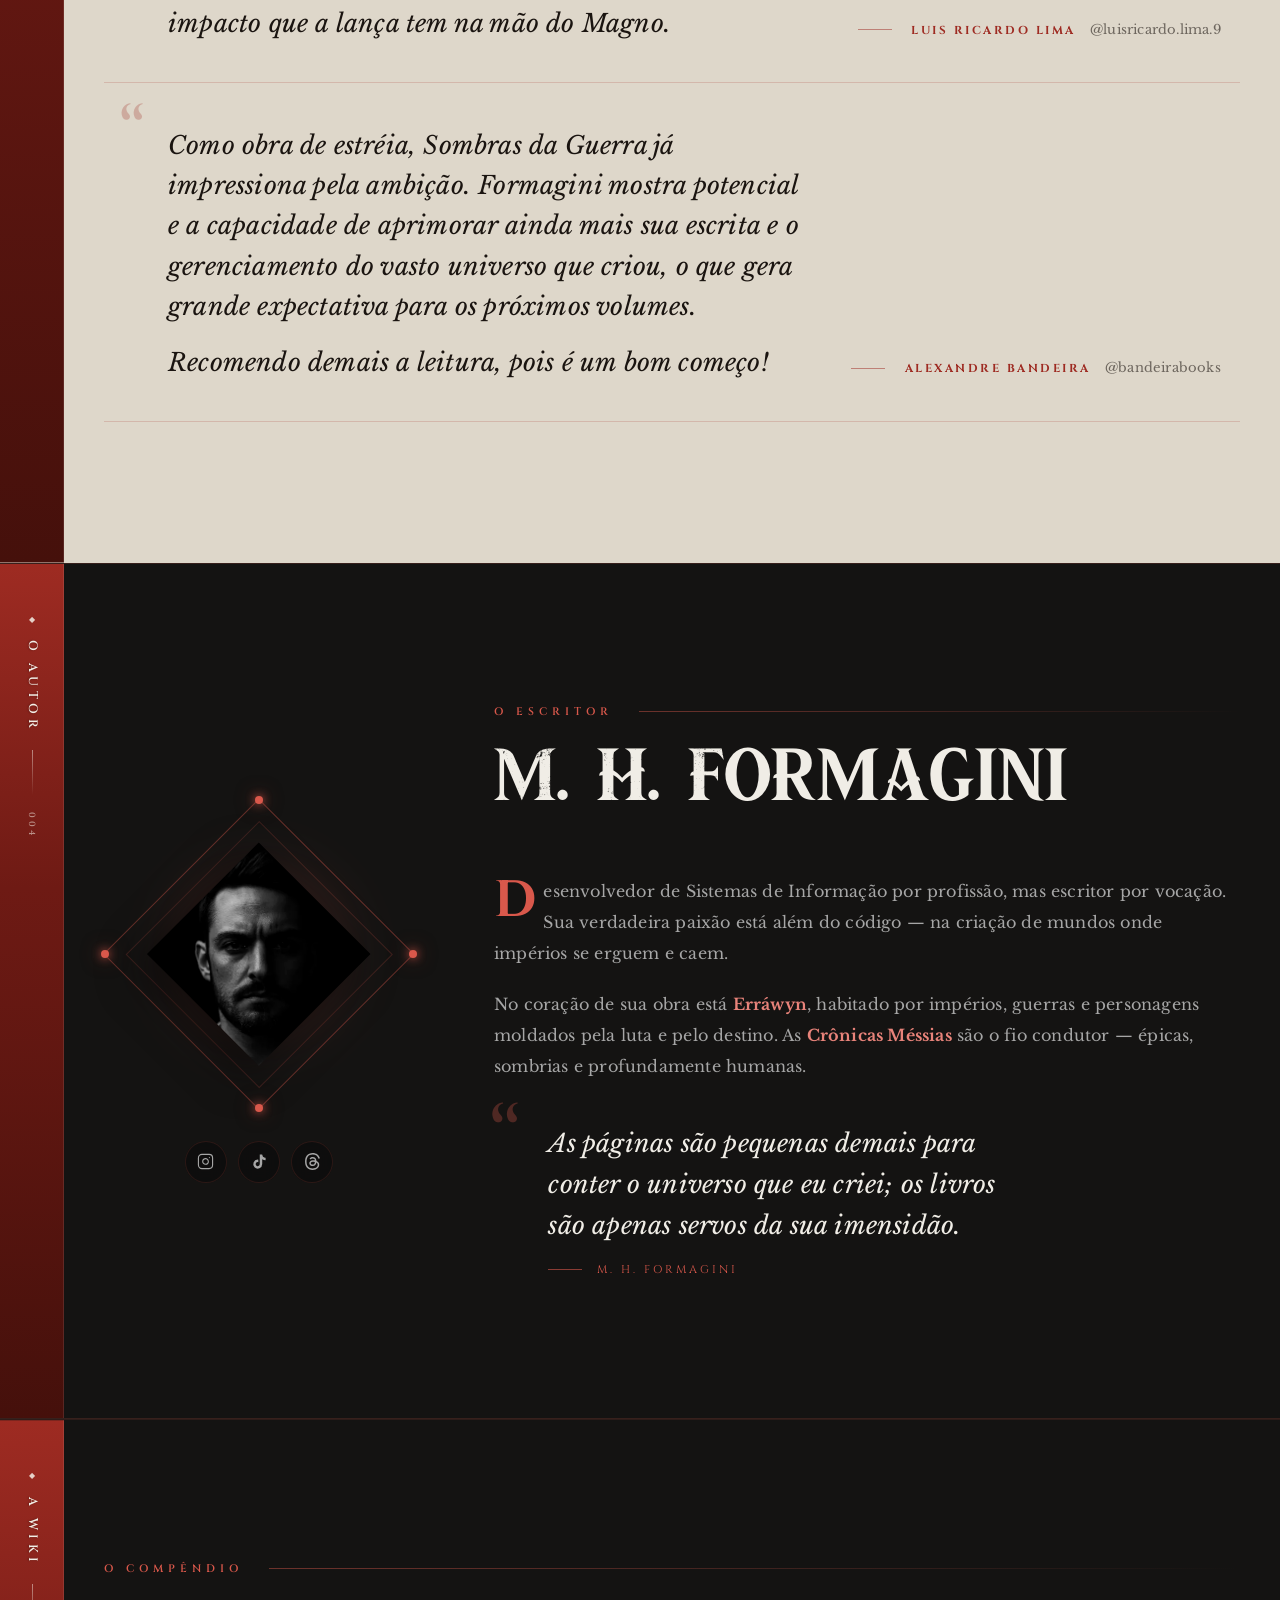
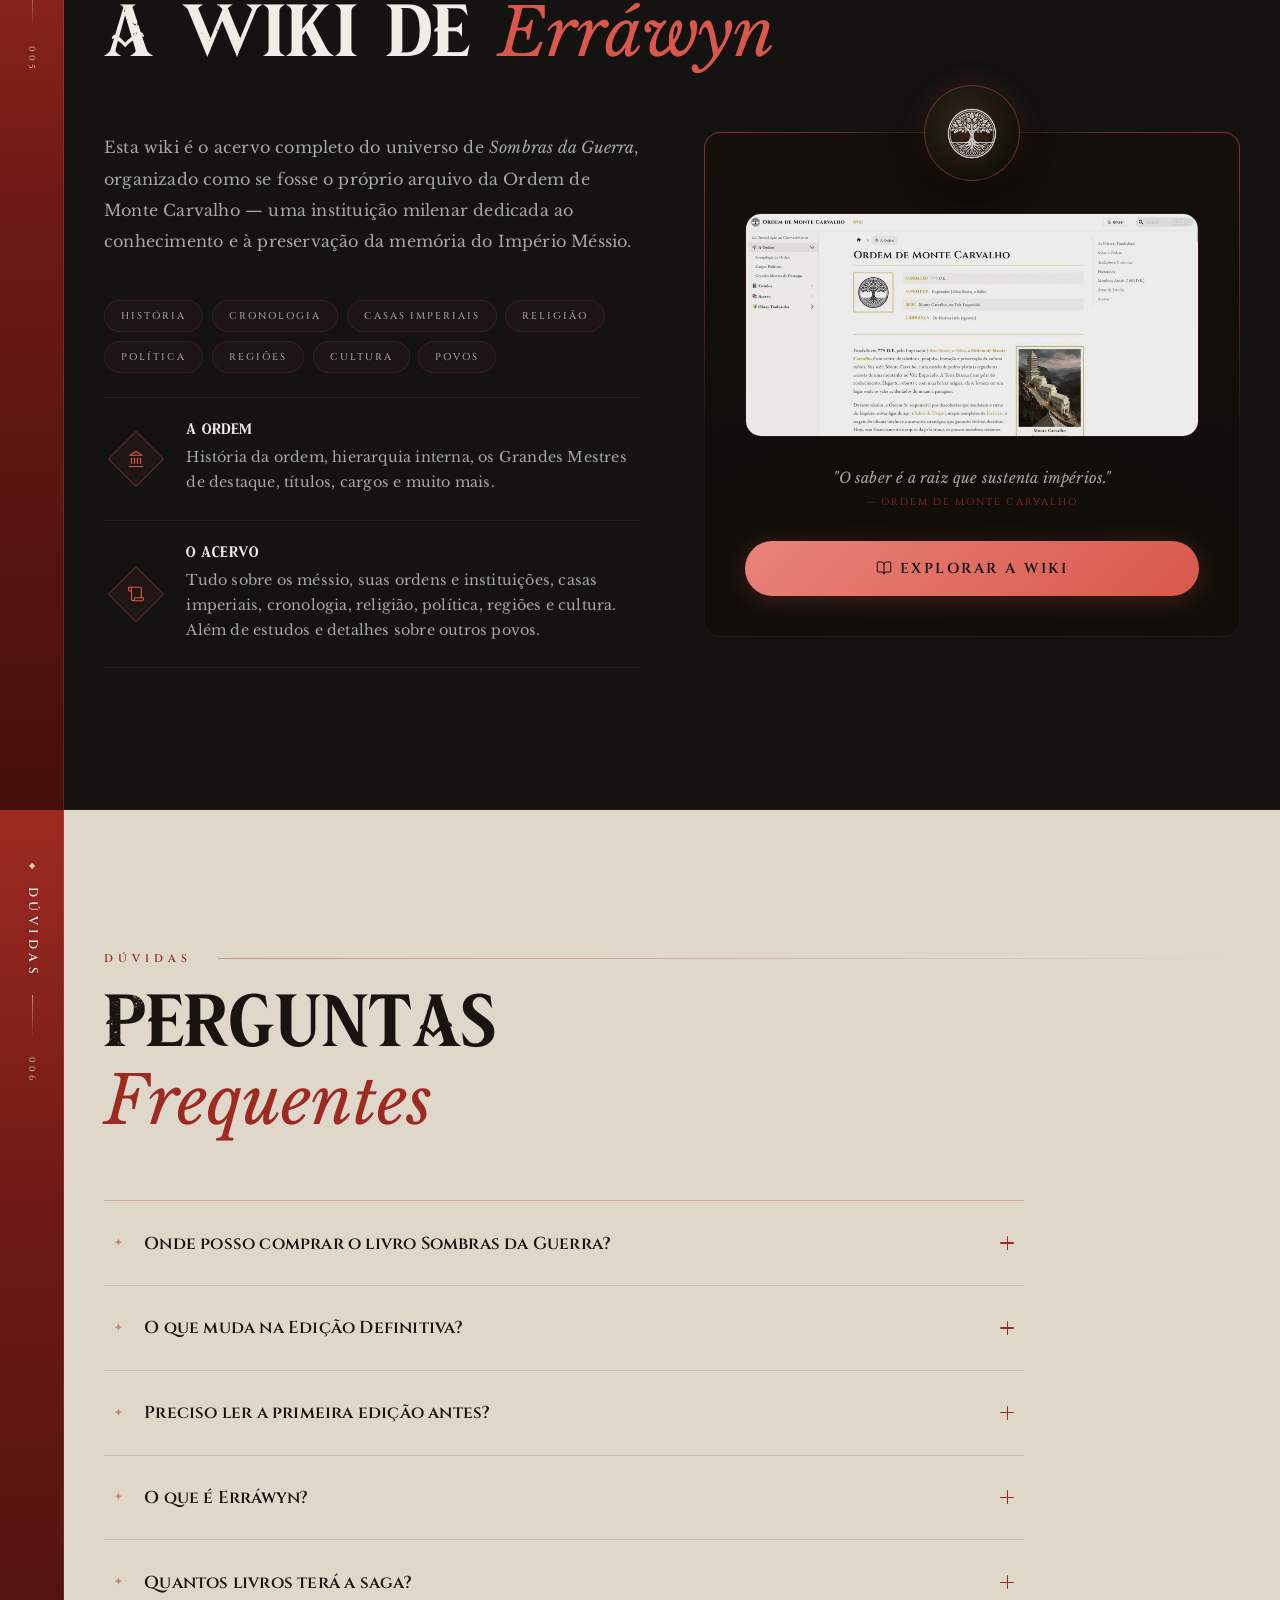
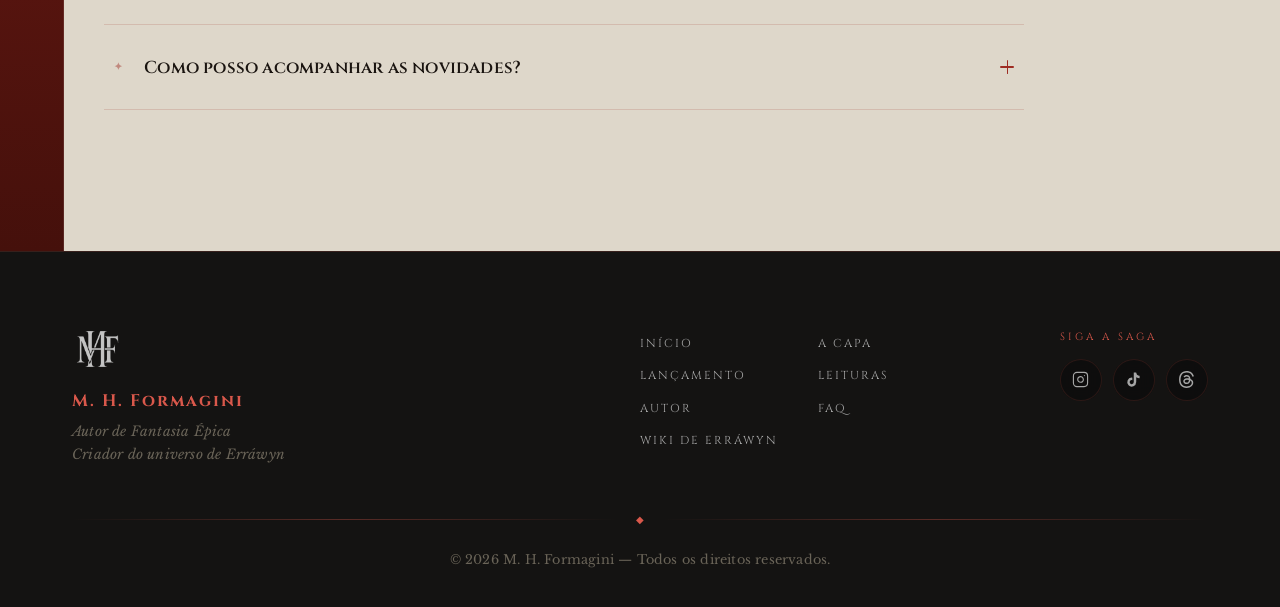
==== commit 1229b136: "feat: sinopse que abre no hover, capa menor e Leituras em largura cheia Capa da seção A Capa passou " ====
--- a/index.html
+++ b/index.html
@@ -182,7 +182,7 @@
                         data-caption="Sombras da Guerra — Sangue do Império · capa da Edição Definitiva">
                     <img src="assets/img/capa/sdg-capa-800.webp"
                          srcset="assets/img/capa/sdg-capa-480.webp 480w, assets/img/capa/sdg-capa-800.webp 800w, assets/img/capa/sdg-capa-1200.webp 1200w"
-                         sizes="(max-width: 880px) min(78vw, 340px), 360px"
+                         sizes="(max-width: 880px) min(74vw, 300px), 300px"
                          width="800" height="1168" loading="lazy" decoding="async"
                          alt="Capa da Edição Definitiva de Sombras da Guerra: um portão de pedra com estandartes escarlates sob um céu de cinzas">
                     <span class="zoom-hint" aria-hidden="true">
@@ -209,9 +209,18 @@
                     <div><dt>Capa</dt><dd>Bia Cunha</dd></div>
                 </dl>
 
-                <blockquote class="capa-quote reveal" style="--d:.12s">
-                    <p>E, no rastro dos exércitos, algo desperta. Os corvos não são os únicos com fome.</p>
-                    <cite>Quarta capa · Sombras da Guerra</cite>
+                <!-- A sinopse da quarta capa: só o fecho aparece; o resto abre
+                     no hover/foco (e fica sempre aberta no toque). -->
+                <blockquote class="capa-quote reveal" style="--d:.12s" tabindex="0">
+                    <div class="capa-synopsis">
+                        <div>
+                            <p>A lenda prometia ao Imperador Magno Bravo uma morte de guerreiro, em campo aberto, como muitos do seu sangue. O destino, porém, resolveu puni-lo com um humor sombrio: ele sangra devagar em Sangueforte, mutilado por inimigos invisíveis que sussurram veneno e escrevem maldições.</p>
+                            <p>Distante da capital, Sally, uma aprendiz de espiã marcada por um passado cruel, atravessa terras devastadas rumo a Sangueforte, carregando segredos que podem salvar o império ou destruí-lo de vez. Mas cada légua do caminho a obriga a ver o que os bardos não cantam: a crua realidade da guerra, onde a maldade humana vem à tona e nobres e plebeus apodrecem juntos na mesma lama.</p>
+                            <p>Do trono ao campo de batalha, cada um trava a sua própria guerra. O general que defende uma cidade condenada. O jovem que sente o terrível peso de uma herança de sangue. O soldado que aprende que sobreviver também é uma escolha. Reis e nobres movem suas peças no tabuleiro, sacrificando peões sem rosto em nome da honra e do legado, sem perceber que a guerra deixou de obedecer a quem a começou.</p>
+                        </div>
+                    </div>
+                    <p class="capa-synopsis-hook">E, no rastro dos exércitos, algo desperta. Os corvos não são os únicos com fome.</p>
+                    <cite>Sinopse · Sombras da Guerra</cite>
                 </blockquote>
             </div>
         </div>
--- a/assets/css/style.css
+++ b/assets/css/style.css
@@ -1219,7 +1219,6 @@
    card só para os fragmentos da pintura. */
 .quotes {
     list-style: none;
-    max-width: 58rem;
     border-top: 1px solid rgba(158, 43, 34, 0.28);
 }
 
@@ -1242,8 +1241,15 @@
     background: linear-gradient(90deg, rgba(158, 43, 34, 0.055), transparent 68%);
 }
 
-/* Aspas monumentais na margem, como as da seção do autor */
-.quote-row figure { position: relative; }
+/* A linha ocupa a largura toda: a citação toma a folga que sobrar e a
+   assinatura fica colada na margem direita, rente ao fim do texto. */
+.quote-row figure {
+    position: relative;
+    display: grid;
+    grid-template-columns: minmax(0, 1fr) auto;
+    gap: clamp(1.4rem, 1rem + 2vw, 3.5rem);
+    align-items: end;
+}
 .quote-row figure::before {
     content: '\201C';
     position: absolute;
@@ -1264,18 +1270,17 @@
     font-size: clamp(1.1rem, 0.98rem + 0.75vw, 1.55rem);
     line-height: 1.62;
     color: var(--ink);
-    max-width: 44ch;
 }
 .quote-row blockquote p + p { margin-top: 1rem; }
 
-/* Assinatura recuada à direita, com o filete que cresce no hover */
+/* Assinatura na margem direita, com o filete que cresce no hover */
 .quote-row figcaption {
     display: flex;
     flex-wrap: wrap;
     align-items: baseline;
     justify-content: flex-end;
     gap: 0.3rem 0.9rem;
-    margin-top: clamp(1.1rem, 0.9rem + 0.6vw, 1.6rem);
+    padding-bottom: 0.35rem;
 }
 .quote-row figcaption::before {
     content: '';
@@ -1284,6 +1289,8 @@
     margin-right: 0.3rem;
     background: var(--accent-dark);
     opacity: 0.5;
+    /* Ancorado na direita: cresce para a folga, à esquerda. Ancorado na
+       esquerda, ele avançaria por cima do nome. */
     transform-origin: right;
     transition: scale 0.5s var(--ease-out), opacity 0.5s ease;
 }
@@ -1311,10 +1318,17 @@
     border-bottom-color: rgba(158, 43, 34, 0.5);
 }
 
+@media (max-width: 860px) {
+    .quote-row figure {
+        grid-template-columns: minmax(0, 1fr);
+        gap: clamp(1.1rem, 0.9rem + 0.6vw, 1.6rem);
+    }
+    .quote-row figcaption { justify-content: flex-start; padding-bottom: 0; }
+    .quote-row figcaption::before { display: none; }
+}
 @media (max-width: 700px) {
     .quote-row { padding-left: 1.9rem; padding-right: 0; }
     .quote-row figure::before { left: -1.5rem; top: -1.1rem; }
-    .quote-row figcaption { justify-content: flex-start; }
     .quote-row figcaption::before { display: none; }
 }
 
@@ -1972,7 +1986,7 @@
 /* --- A revelação: capa + conversa --- */
 .capa-layout {
     display: grid;
-    grid-template-columns: minmax(0, 360px) minmax(0, 1fr);
+    grid-template-columns: minmax(0, 300px) minmax(0, 1fr);
     gap: clamp(2.5rem, 1rem + 5vw, 5rem);
     align-items: start;
 }
@@ -2038,12 +2052,52 @@
     color: var(--text);
 }
 
-/* Citação da quarta capa */
+/* A sinopse da quarta capa: fechada mostra só o fecho; abre no
+   hover/foco. Os parágrafos ficam sempre no DOM (e no leitor de tela);
+   o que muda é a faixa de grade que os comporta — 0fr → 1fr anima,
+   `height: auto` não animaria em todo lugar. */
 .capa-quote {
+    position: relative;
     padding-left: 1.6rem;
     border-left: 2px solid rgba(217,88,75,0.55);
-    max-width: 44ch;
-}
+    max-width: 54ch;
+    transition: border-color 0.5s ease;
+}
+.capa-quote:hover,
+.capa-quote:focus-visible { border-left-color: var(--accent); }
+.capa-quote:focus-visible { outline-offset: 6px; }
+
+.capa-synopsis {
+    display: grid;
+    grid-template-rows: 0fr;
+    transition: grid-template-rows 0.65s var(--ease-out);
+}
+.capa-synopsis > div { overflow: hidden; min-height: 0; }
+.capa-quote:hover .capa-synopsis,
+.capa-quote:focus-visible .capa-synopsis,
+.capa-quote:focus-within .capa-synopsis { grid-template-rows: 1fr; }
+
+/* As reticências no fim do trecho denunciam que há mais texto;
+   somem quando a sinopse abre (ali o fecho é mesmo o fim). */
+.capa-synopsis-hook::after {
+    content: '\2002\2026';
+    font-style: normal;
+    font-weight: 700;
+    letter-spacing: 2px;
+    color: var(--accent-dark);
+    opacity: 0.7;
+    transition: opacity 0.4s ease;
+}
+.capa-quote:hover .capa-synopsis-hook::after,
+.capa-quote:focus-visible .capa-synopsis-hook::after,
+.capa-quote:focus-within .capa-synopsis-hook::after { opacity: 0; }
+
+/* Sem hover (toque) a sinopse já nasce aberta */
+@media (hover: none) {
+    .capa-synopsis { grid-template-rows: 1fr; }
+    .capa-synopsis-hook::after { content: none; }
+}
+
 .capa-quote p {
     font-style: italic;
     font-size: clamp(1.05rem, 0.98rem + 0.6vw, 1.3rem);
@@ -2051,6 +2105,15 @@
     color: var(--text);
     margin-bottom: 0.8rem;
 }
+/* Os parágrafos abertos são corpo de texto; o fecho segue como a
+   frase de efeito, maior, fechando a leitura. */
+.capa-synopsis p {
+    font-size: clamp(0.92rem, 0.88rem + 0.22vw, 1.02rem);
+    line-height: 1.85;
+    color: var(--ink-2);
+}
+.capa-synopsis p:last-child { margin-bottom: 1.1rem; }
+.capa-synopsis-hook { margin-bottom: 0.6rem; }
 .capa-quote cite {
     font-family: var(--font-display);
     font-size: 0.62rem;
@@ -2330,7 +2393,7 @@
 
 @media (max-width: 880px) {
     .capa-layout { grid-template-columns: 1fr; gap: 3rem; }
-    .capa-frame  { max-width: 340px; width: 100%; }
+    .capa-frame  { max-width: 300px; width: 100%; }
     .plates      { grid-template-columns: repeat(2, minmax(0, 1fr)); }
 }
 
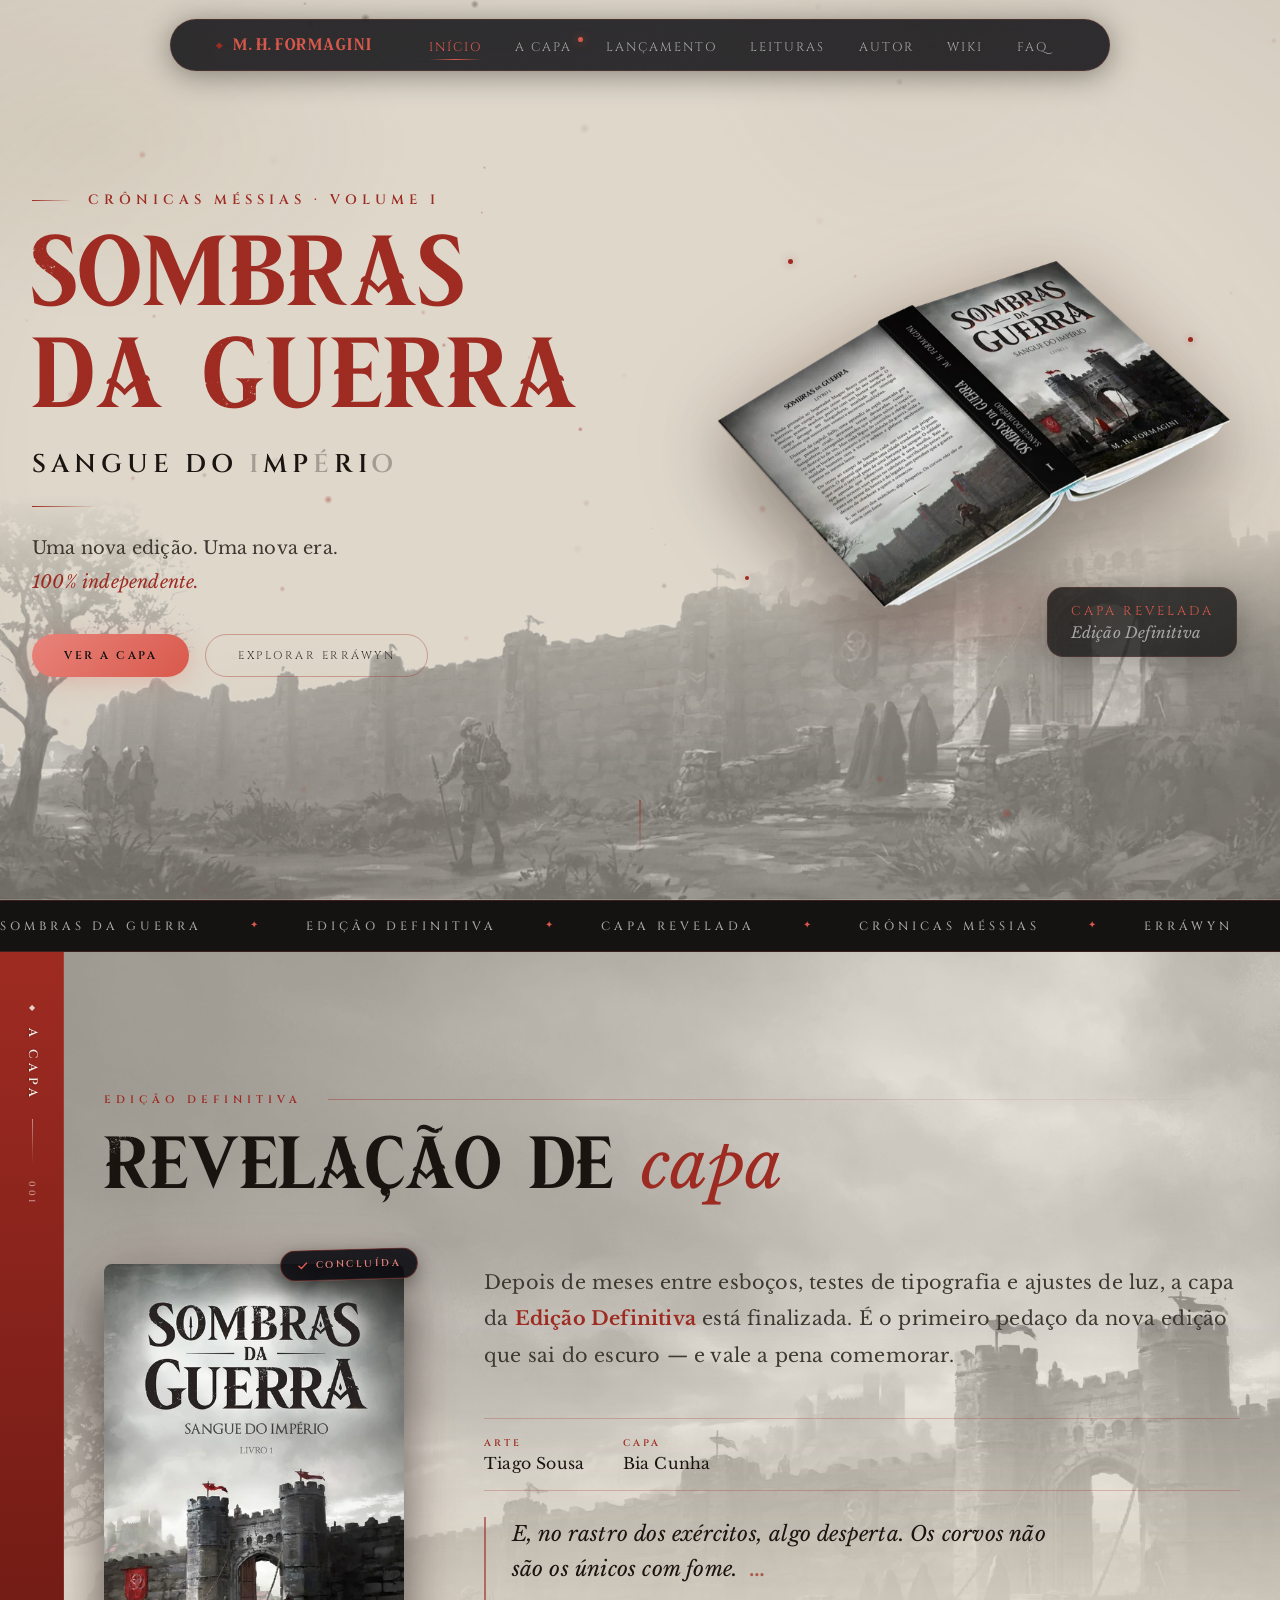
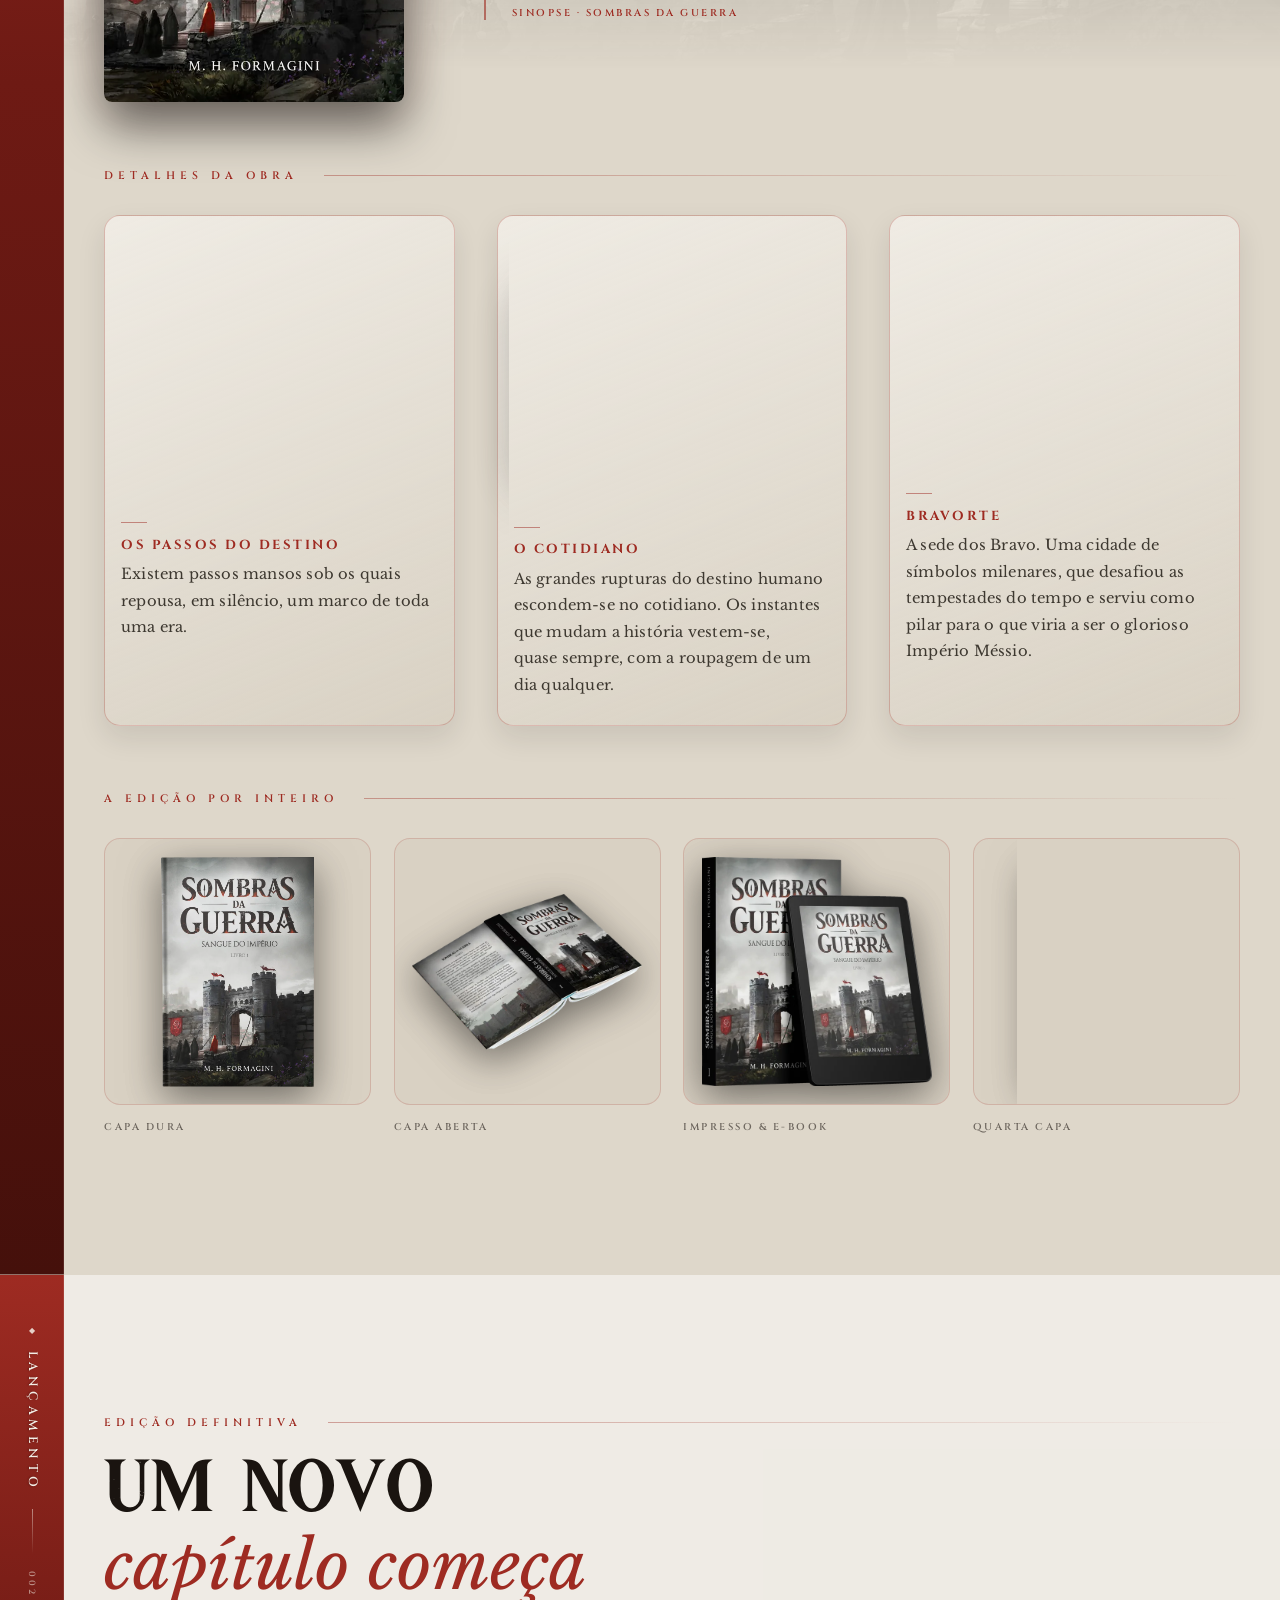
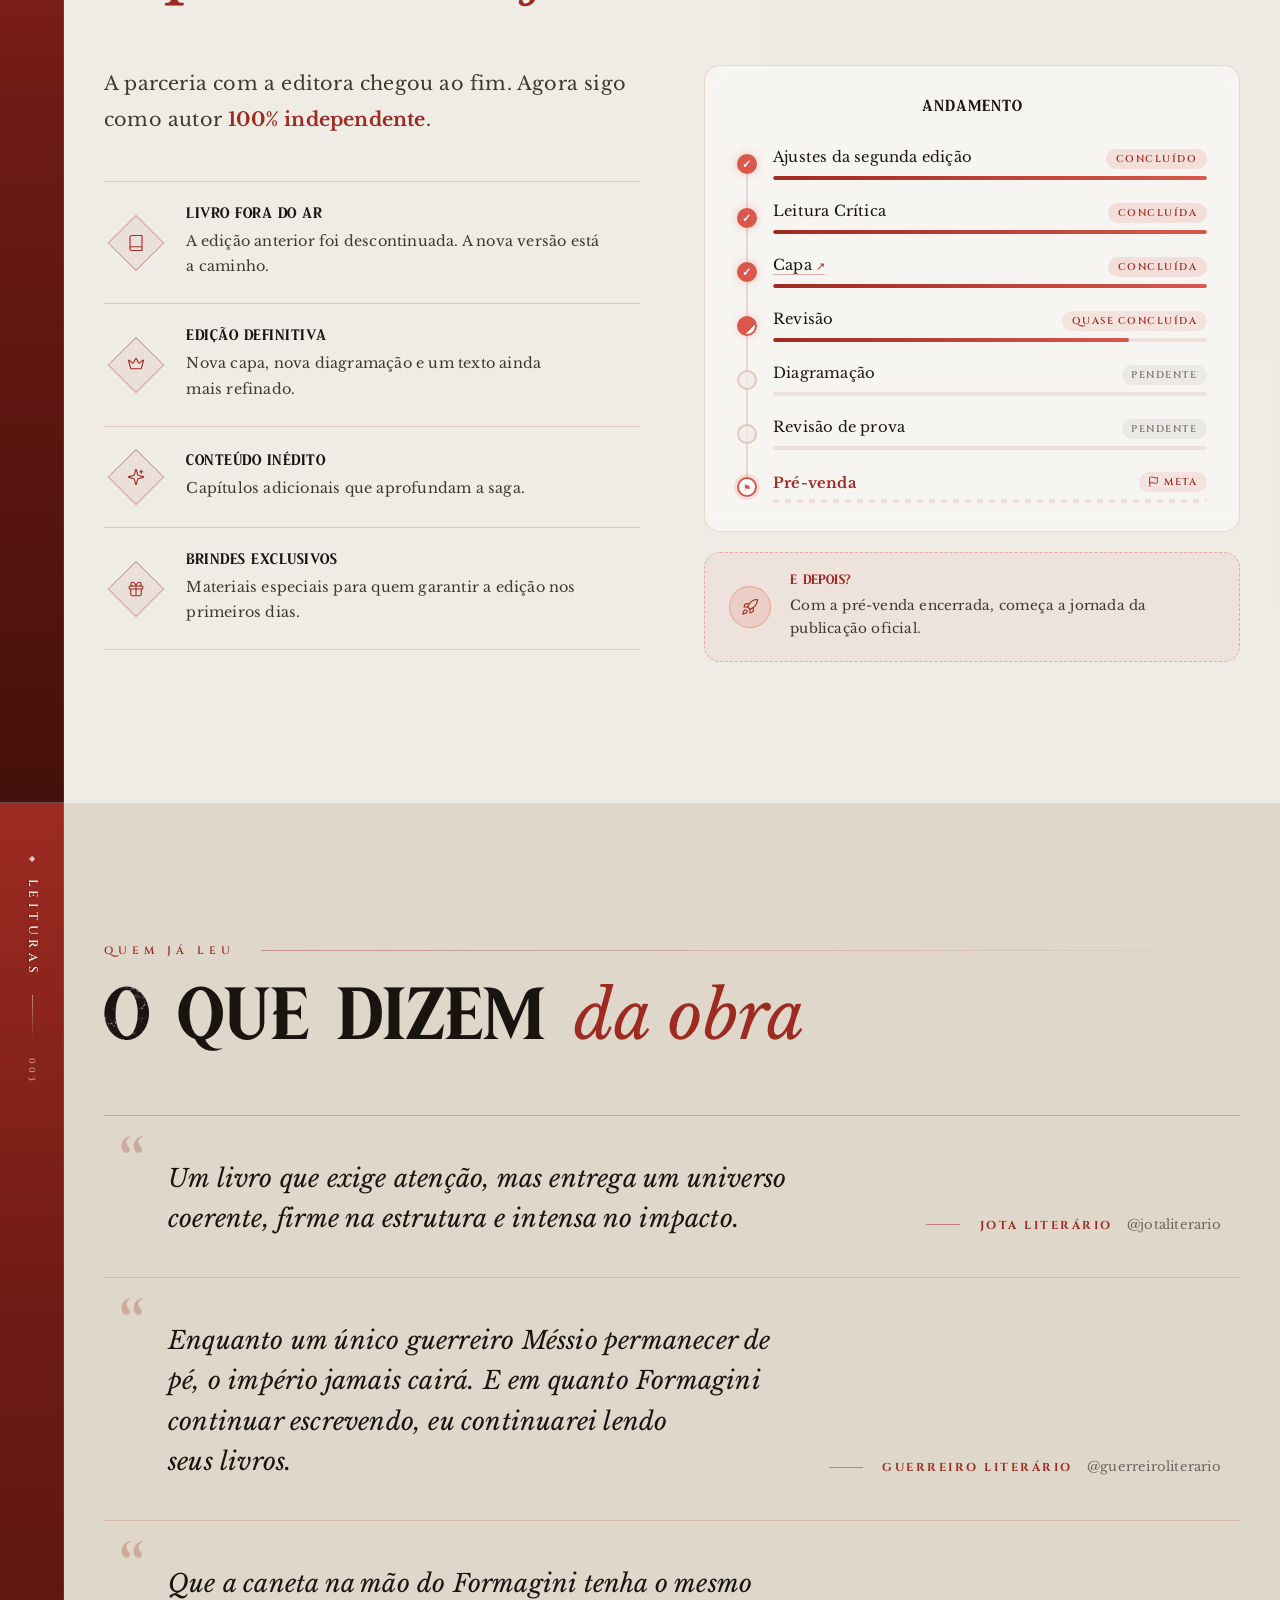
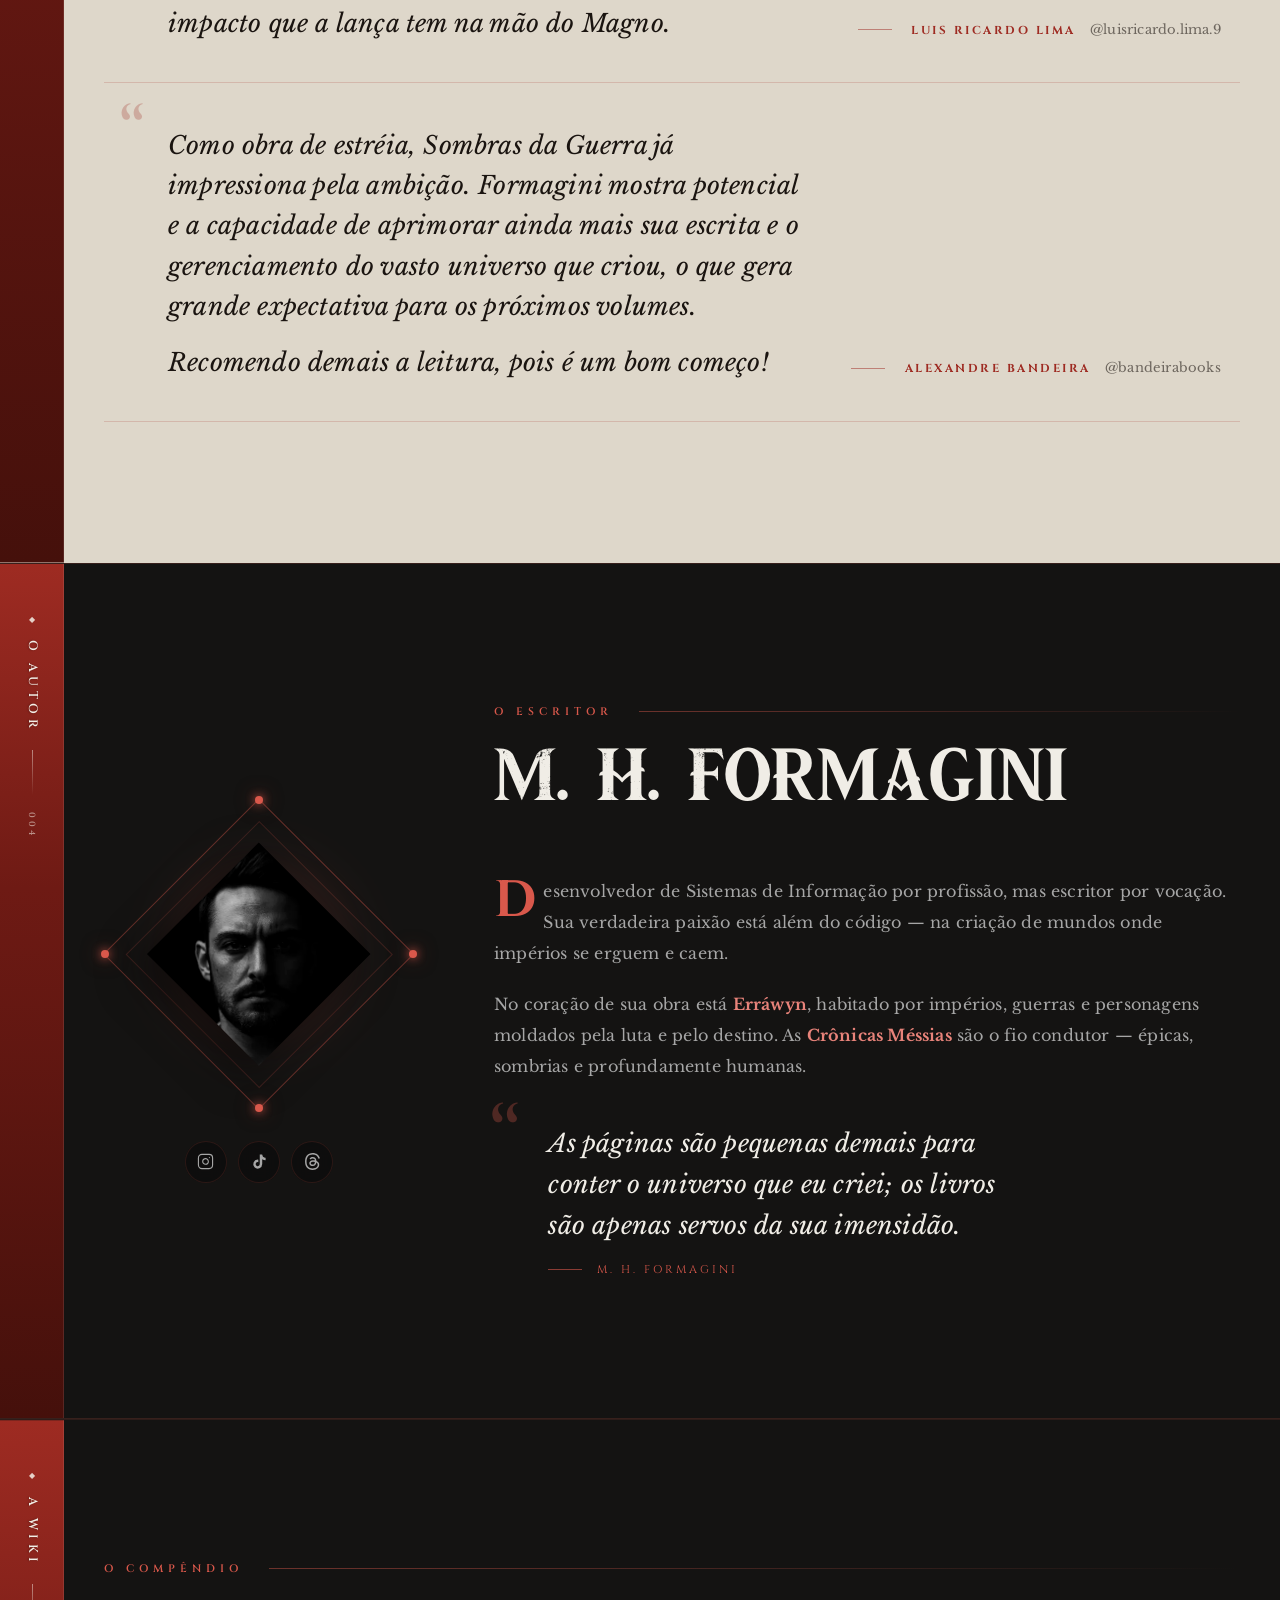
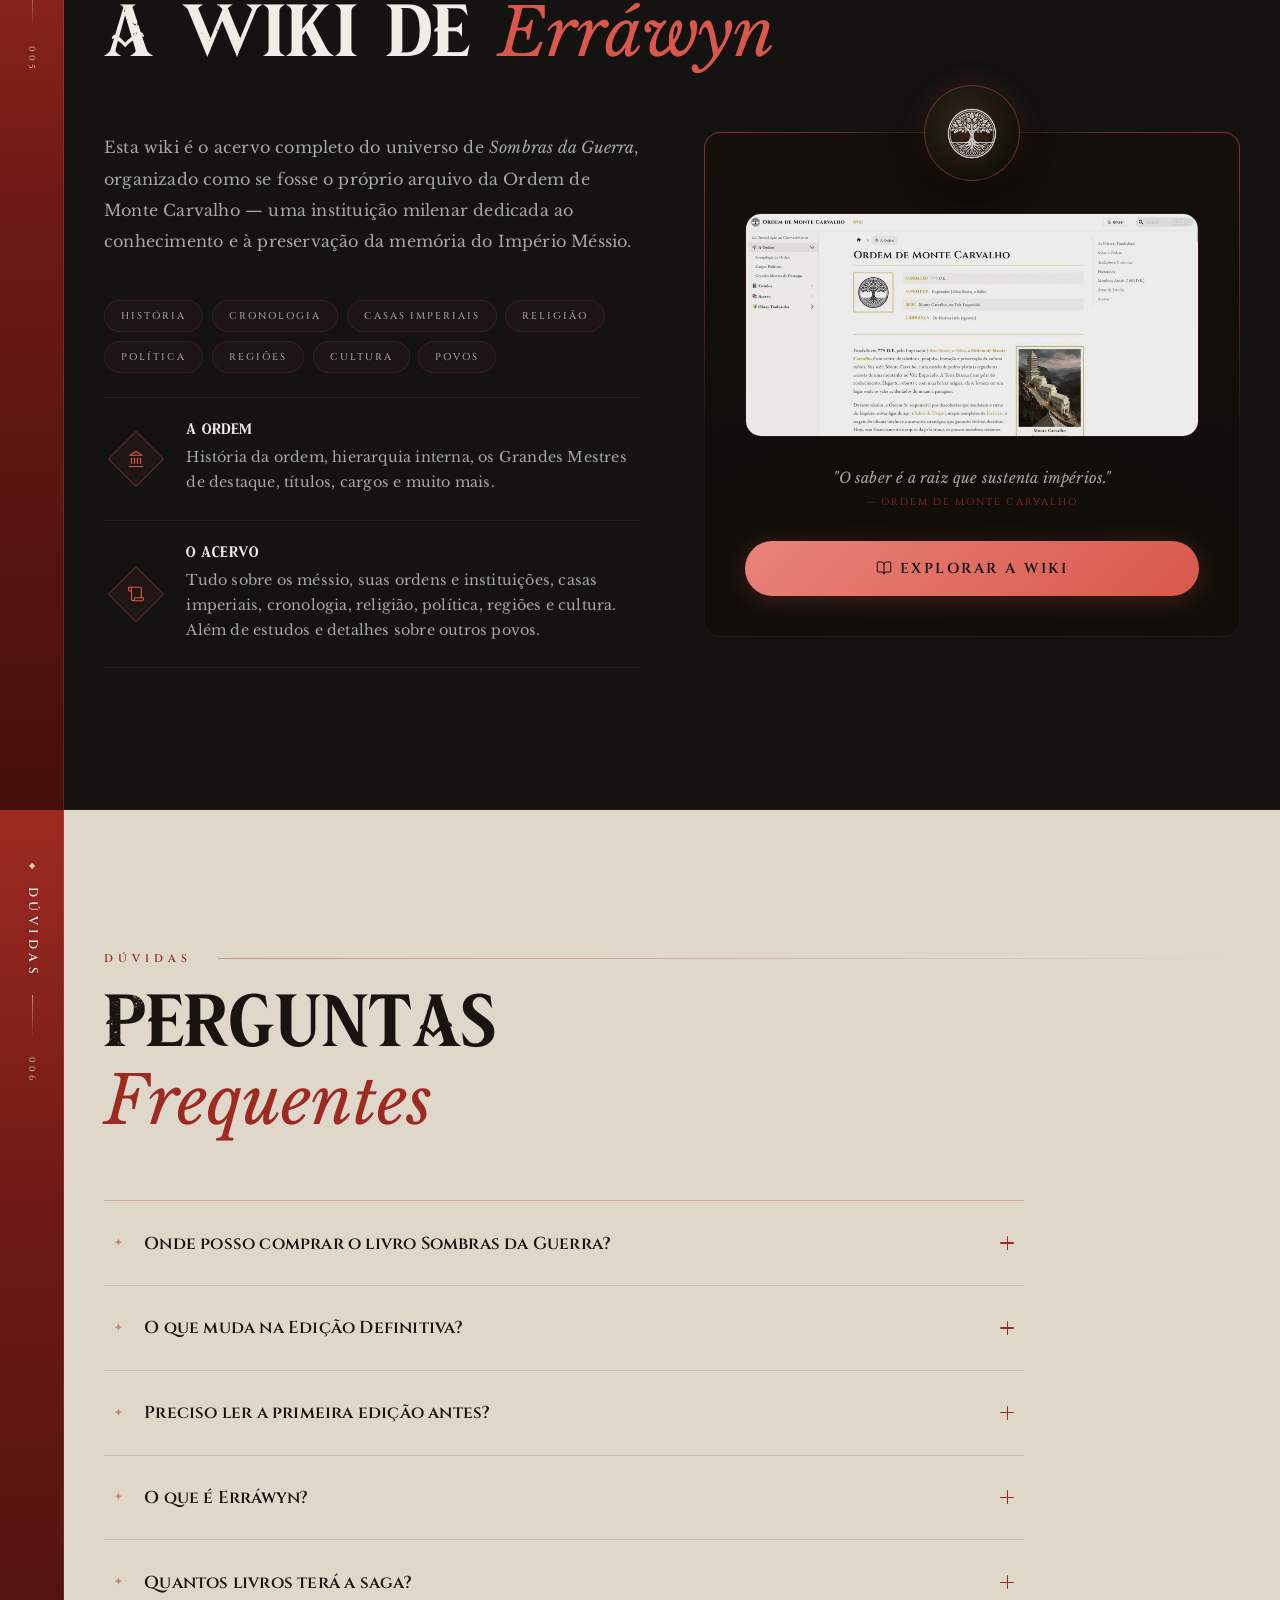
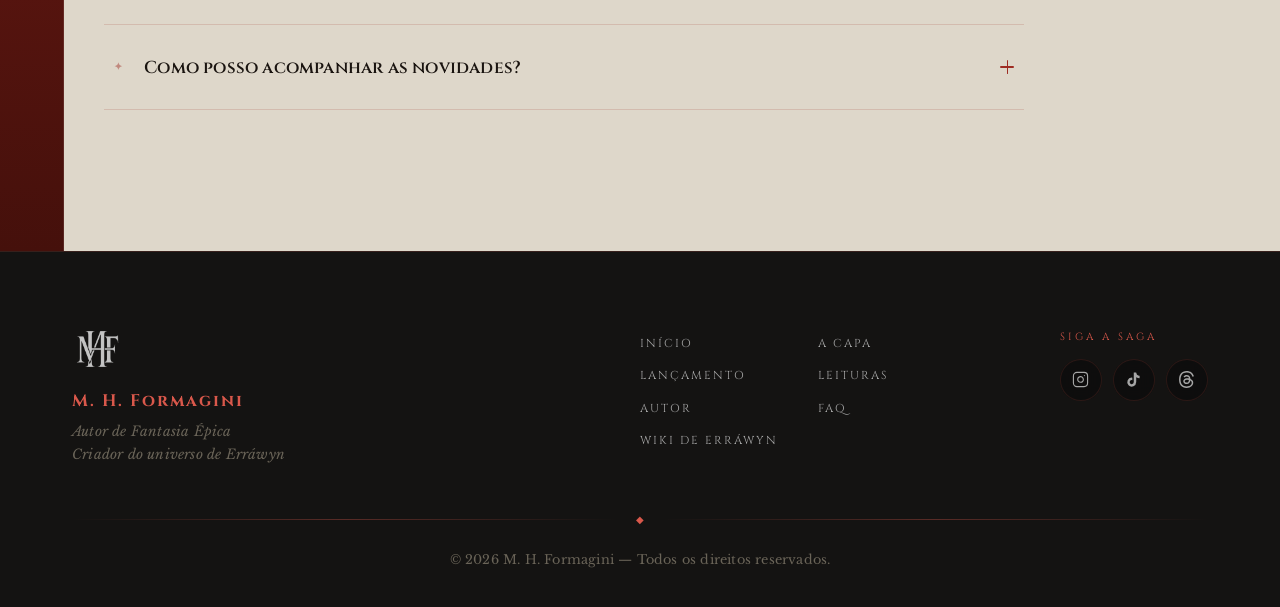
==== commit 92af6ca8: "feat: estrutura de venda montada e desligada por trás da flag data-loja Seção #comprar com três paco" ====
--- a/index.html
+++ b/index.html
@@ -1,5 +1,13 @@
 <!DOCTYPE html>
-<html lang="pt-BR" class="no-js">
+<!--
+  data-loja: chave geral da venda.
+  "off" = toda a estrutura de loja (seção #comprar, links de nav e rodapé)
+          fica fora da página. Nada renderiza, nada entra na numeração das seções.
+  "on"  = libera tudo. É a única coisa que precisa mudar para a loja ir ao ar,
+          depois que os preços e as URLs da Nuvemshop estiverem preenchidos.
+  Passo a passo da Nuvemshop: docs/loja-nuvemshop.md
+-->
+<html lang="pt-BR" class="no-js" data-loja="off">
 <head>
     <meta charset="UTF-8">
     <meta name="viewport" content="width=device-width, initial-scale=1.0">
@@ -60,6 +68,7 @@
             <li><a href="#home"       class="nav-link active">Início</a></li>
             <li><a href="#capa"       class="nav-link nav-link--new">A Capa</a></li>
             <li><a href="#lancamento" class="nav-link">Lançamento</a></li>
+            <li class="loja-only"><a href="#comprar" class="nav-link">Comprar</a></li>
             <li><a href="#leituras"   class="nav-link">Leituras</a></li>
             <li><a href="#autor"      class="nav-link">Autor</a></li>
             <li><a href="#wiki"       class="nav-link">Wiki</a></li>
@@ -156,7 +165,7 @@
         <span class="sec-rail-mark">◆</span>
         <span class="sec-rail-name">A Capa</span>
         <span class="sec-rail-rule"></span>
-        <span class="sec-rail-num">001</span>
+        <span class="sec-rail-num"></span>
     </div>
     <div class="capa-bg" aria-hidden="true">
         <img class="capa-bg-gray"
@@ -352,7 +361,7 @@
         <span class="sec-rail-mark">◆</span>
         <span class="sec-rail-name">Lançamento</span>
         <span class="sec-rail-rule"></span>
-        <span class="sec-rail-num">002</span>
+        <span class="sec-rail-num"></span>
     </div>
     <div class="section-inner">
         <header class="sec-head reveal">
@@ -489,13 +498,128 @@
     </div>
 </section>
 
+<!-- ===== COMPRAR — os pacotes da edição impressa =====
+     ESTRUTURA PRONTA E DESLIGADA. Só aparece com <html data-loja="on">.
+     Antes de ligar, trocar TODO comentário "TROCAR:" por dado real:
+       · preço de cada pacote
+       · href de cada botão = URL do produto na Nuvemshop
+       · href do ebook = URL da página do livro na Amazon
+       · prazo de envio
+     Um pacote novo é uma cópia de um <li class="pack"> inteiro. -->
+<section id="comprar" class="section section--alt section--railed loja-only">
+    <div class="sec-rail" aria-hidden="true">
+        <span class="sec-rail-mark">◆</span>
+        <span class="sec-rail-name">Comprar</span>
+        <span class="sec-rail-rule"></span>
+        <span class="sec-rail-num"></span>
+    </div>
+    <div class="section-inner">
+        <header class="sec-head reveal">
+            <div class="sec-meta">
+                <span class="sec-label">Edição Definitiva · Impressa</span>
+                <span class="sec-line" aria-hidden="true"></span>
+            </div>
+            <h2 class="sec-title">Leve a saga <em>para a sua estante</em></h2>
+        </header>
+
+        <p class="text-body text-lead reveal" style="--d:.06s">
+            Três formas de começar. O mesmo livro no centro de todas —
+            o que muda é o que vem <b>junto dele</b>.
+        </p>
+
+        <ul class="packs" role="list">
+
+            <!-- PACOTE 1 — o básico -->
+            <li class="pack reveal" style="--d:.10s">
+                <header class="pack-head">
+                    <h3 class="pack-name">Volume Avulso</h3>
+                    <p class="pack-sub">O livro, e nada além dele.</p>
+                </header>
+                <p class="pack-price">
+                    <!-- TROCAR: preço do pacote 1 -->
+                    <span class="pack-cur">R$</span>00,00
+                    <span class="pack-note">à vista no Pix</span>
+                </p>
+                <ul class="pack-items" role="list">
+                    <li>Sombras da Guerra — Edição Definitiva</li>
+                    <li>Capa dura, com os capítulos inéditos</li>
+                    <li>Marcador de página impresso</li>
+                </ul>
+                <!-- TROCAR: href = URL do produto na Nuvemshop -->
+                <a class="btn-ghost pack-cta" href="#">Comprar</a>
+            </li>
+
+            <!-- PACOTE 2 — o destaque -->
+            <li class="pack pack--featured reveal" style="--d:.16s">
+                <span class="pack-flag">Mais escolhido</span>
+                <header class="pack-head">
+                    <h3 class="pack-name">Kit do Cartógrafo</h3>
+                    <p class="pack-sub">Para quem quer o mundo, não só a história.</p>
+                </header>
+                <p class="pack-price">
+                    <!-- TROCAR: preço do pacote 2 -->
+                    <span class="pack-cur">R$</span>00,00
+                    <span class="pack-note">à vista no Pix</span>
+                </p>
+                <ul class="pack-items" role="list">
+                    <li>Tudo do Volume Avulso</li>
+                    <li>Mapa de Erráwyn impresso, em papel envelhecido</li>
+                    <li>Card com a arte de capa de Tiago Sousa</li>
+                    <li>Marcador exclusivo do kit</li>
+                </ul>
+                <!-- TROCAR: href = URL do produto na Nuvemshop -->
+                <a class="btn-capsule pack-cta" href="#">Comprar</a>
+            </li>
+
+            <!-- PACOTE 3 — o topo -->
+            <li class="pack reveal" style="--d:.22s">
+                <span class="pack-flag pack-flag--rare">Edição limitada</span>
+                <header class="pack-head">
+                    <h3 class="pack-name">Edição do Escriba</h3>
+                    <p class="pack-sub">Numerada, assinada, entregue em caixa.</p>
+                </header>
+                <p class="pack-price">
+                    <!-- TROCAR: preço do pacote 3 -->
+                    <span class="pack-cur">R$</span>00,00
+                    <span class="pack-note">à vista no Pix</span>
+                </p>
+                <ul class="pack-items" role="list">
+                    <li>Tudo do Kit do Cartógrafo</li>
+                    <li>Exemplar assinado, com dedicatória à mão</li>
+                    <li>Pôster da pintura de capa</li>
+                    <li>Carta selada do autor</li>
+                    <li>Caixa de colecionador, numerada</li>
+                </ul>
+                <!-- TROCAR: href = URL do produto na Nuvemshop -->
+                <a class="btn-ghost pack-cta" href="#">Comprar</a>
+            </li>
+        </ul>
+
+        <p class="buy-notes reveal" style="--d:.28s">
+            Pix, cartão em até 12x ou boleto · Frete calculado no carrinho, para todo o Brasil ·
+            <!-- TROCAR: prazo real de expedição -->
+            Envio em até 0 dias úteis após a confirmação do pagamento
+        </p>
+
+        <!-- Ebook não passa pela loja: mora na Amazon -->
+        <aside class="ebook-strip reveal" style="--d:.34s">
+            <div class="ebook-strip-text">
+                <h3>Prefere ler na tela?</h3>
+                <p>A Edição Definitiva também sai em ebook, na Amazon — Kindle e app de leitura.</p>
+            </div>
+            <!-- TROCAR: href = URL do livro na Amazon -->
+            <a class="btn-ghost" href="#" target="_blank" rel="noopener">Ver na Amazon</a>
+        </aside>
+    </div>
+</section>
+
 <!-- ===== LEITURAS — o que dizem da obra ===== -->
 <section id="leituras" class="section section--paper section--railed">
     <div class="sec-rail" aria-hidden="true">
         <span class="sec-rail-mark">◆</span>
         <span class="sec-rail-name">Leituras</span>
         <span class="sec-rail-rule"></span>
-        <span class="sec-rail-num">003</span>
+        <span class="sec-rail-num"></span>
     </div>
     <div class="section-inner">
         <header class="sec-head reveal">
@@ -562,7 +686,7 @@
         <span class="sec-rail-mark">◆</span>
         <span class="sec-rail-name">O Autor</span>
         <span class="sec-rail-rule"></span>
-        <span class="sec-rail-num">004</span>
+        <span class="sec-rail-num"></span>
     </div>
     <canvas id="particles-canvas" aria-hidden="true"></canvas>
     <div class="section-inner">
@@ -623,7 +747,7 @@
         <span class="sec-rail-mark">◆</span>
         <span class="sec-rail-name">A Wiki</span>
         <span class="sec-rail-rule"></span>
-        <span class="sec-rail-num">005</span>
+        <span class="sec-rail-num"></span>
     </div>
     <div class="section-inner">
         <header class="sec-head reveal">
@@ -704,7 +828,7 @@
         <span class="sec-rail-mark">◆</span>
         <span class="sec-rail-name">Dúvidas</span>
         <span class="sec-rail-rule"></span>
-        <span class="sec-rail-num">006</span>
+        <span class="sec-rail-num"></span>
     </div>
     <canvas id="faq-canvas" aria-hidden="true"></canvas>
     <div class="section-inner faq-inner">
@@ -795,6 +919,7 @@
                 <a href="#home">Início</a>
                 <a href="#capa">A Capa</a>
                 <a href="#lancamento">Lançamento</a>
+                <a href="#comprar" class="loja-only">Comprar</a>
                 <a href="#leituras">Leituras</a>
                 <a href="#autor">Autor</a>
                 <a href="#faq">FAQ</a>
--- a/assets/css/style.css
+++ b/assets/css/style.css
@@ -738,6 +738,13 @@
     background: rgba(158,43,34,0.07);
 }
 
+/* ===== CHAVE GERAL DA LOJA =====
+   Enquanto o <html> estiver com data-loja="off", nada marcado como
+   .loja-only entra na página: sem caixa, sem foco, sem leitor de tela,
+   e — de propósito — sem contar na numeração das seções mais abaixo.
+   Ligar a venda é trocar off por on no index.html. */
+[data-loja="off"] .loja-only { display: none !important; }
+
 /* ===== SEÇÕES ===== */
 .section {
     position: relative;
@@ -845,6 +852,12 @@
     width: 1px;
     background: linear-gradient(180deg, rgba(243, 238, 230, 0.5), transparent);
 }
+/* O número do trilho é um contador, não um texto fixo: seção escondida
+   (display:none) não incrementa, então ligar ou desligar a loja renumera
+   as seções sozinho, sem buraco na sequência. */
+body { counter-reset: sec; }
+.section--railed { counter-increment: sec; }
+
 .sec-rail-num {
     writing-mode: vertical-rl;
     font-family: var(--font-display);
@@ -853,6 +866,7 @@
     letter-spacing: 3px;
     color: rgba(243, 238, 230, 0.55);
 }
+.sec-rail-num::after { content: '0' counter(sec, decimal-leading-zero); }
 
 /* Sem JS o trilho nasce pronto */
 .no-js .sec-rail { clip-path: none; }
@@ -1211,6 +1225,200 @@
     font-size: 0.85rem;
     color: var(--ink-2);
     line-height: 1.7;
+}
+
+/* ===== COMPRAR — a vitrine dos pacotes =====
+   Nanquim entre duas seções claras: o bloco comercial ganha peso próprio
+   e o carmesim dos botões acende contra o escuro. Molduras discretas —
+   o vocabulário de card fica reservado, o que manda aqui é a tipografia. */
+.packs {
+    list-style: none;
+    display: grid;
+    grid-template-columns: repeat(3, 1fr);
+    gap: 1.4rem;
+    margin-top: 2.8rem;
+}
+.pack {
+    position: relative;
+    display: flex;
+    flex-direction: column;
+    gap: 1.15rem;
+    padding: 2.1rem 1.7rem 1.8rem;
+    background: rgba(240, 237, 230, 0.035);
+    border: 1px solid rgba(217, 88, 75, 0.20);
+    border-radius: var(--radius);
+    transition:
+        border-color 0.3s ease,
+        background   0.3s ease,
+        translate    0.35s var(--ease-out);
+}
+.pack:hover {
+    border-color: rgba(217, 88, 75, 0.45);
+    background: rgba(240, 237, 230, 0.06);
+    translate: 0 -4px;
+}
+
+/* O do meio: o que a maioria leva */
+.pack--featured {
+    border-color: rgba(217, 88, 75, 0.55);
+    background: rgba(217, 88, 75, 0.07);
+    box-shadow: 0 12px 40px rgba(110, 26, 20, 0.28);
+}
+.pack--featured:hover { border-color: var(--accent); }
+
+/* Selo pendurado na borda de cima */
+.pack-flag {
+    position: absolute;
+    top: 0; left: 1.7rem;
+    translate: 0 -50%;
+    padding: 0.3rem 0.85rem;
+    font-family: var(--font-display);
+    font-size: 0.56rem;
+    font-weight: 600;
+    letter-spacing: 2.5px;
+    text-transform: uppercase;
+    color: var(--paper);
+    background: var(--accent-dark);
+    border-radius: 50px;
+    white-space: nowrap;
+}
+.pack-flag--rare {
+    color: var(--accent-light);
+    background: var(--dark);
+    border: 1px solid rgba(217, 88, 75, 0.5);
+}
+
+.pack-name {
+    font-size: clamp(1.5rem, 1.2rem + 1vw, 1.95rem);
+    color: var(--text);
+    letter-spacing: 0.5px;
+}
+.pack-sub {
+    margin-top: 0.35rem;
+    font-size: 0.82rem;
+    font-style: italic;
+    line-height: 1.6;
+    color: var(--text-2);
+}
+
+.pack-price {
+    font-family: var(--font-display);
+    font-size: clamp(2.1rem, 1.6rem + 1.8vw, 2.8rem);
+    font-weight: 600;
+    line-height: 1;
+    color: var(--accent-light);
+    letter-spacing: 1px;
+}
+.pack-cur {
+    font-size: 0.42em;
+    letter-spacing: 2px;
+    margin-right: 0.25rem;
+    vertical-align: 0.42em;
+    color: var(--text-2);
+}
+.pack-note {
+    display: block;
+    margin-top: 0.5rem;
+    font-family: var(--font-display);
+    font-size: 0.58rem;
+    font-weight: 600;
+    letter-spacing: 2.5px;
+    text-transform: uppercase;
+    color: var(--text-muted);
+}
+
+/* O que vem na caixa — losango heráldico no lugar do bullet */
+.pack-items {
+    list-style: none;
+    display: flex;
+    flex-direction: column;
+    gap: 0.7rem;
+    padding-top: 1.15rem;
+    border-top: 1px solid rgba(217, 88, 75, 0.22);
+}
+.pack-items li {
+    position: relative;
+    padding-left: 1.4rem;
+    font-size: 0.86rem;
+    line-height: 1.65;
+    color: var(--text-2);
+}
+.pack-items li::before {
+    content: '◆';
+    position: absolute;
+    left: 0; top: 0.15em;
+    font-family: var(--font-body);
+    font-size: 0.5rem;
+    color: var(--accent);
+}
+
+/* Botão colado no rodapé do pacote, alinhado entre colunas de altura diferente */
+.pack-cta {
+    margin-top: auto;
+    justify-content: center;
+    text-align: center;
+}
+.pack .btn-ghost {
+    color: var(--text);
+    border-color: rgba(217, 88, 75, 0.45);
+}
+.pack .btn-ghost:hover {
+    color: var(--paper);
+    border-color: var(--accent);
+    background: rgba(217, 88, 75, 0.16);
+}
+
+.buy-notes {
+    margin-top: 2rem;
+    text-align: center;
+    font-size: 0.78rem;
+    line-height: 1.9;
+    color: var(--text-muted);
+}
+
+/* O ebook não passa pela loja — mora na Amazon */
+.ebook-strip {
+    margin-top: 2.6rem;
+    padding: 1.5rem 1.8rem;
+    display: flex;
+    align-items: center;
+    justify-content: space-between;
+    gap: 1.5rem;
+    border: 1px dashed rgba(217, 88, 75, 0.4);
+    border-radius: var(--radius);
+    background: rgba(217, 88, 75, 0.05);
+    transition: border-style 0.3s ease, background 0.3s ease;
+}
+.ebook-strip:hover { border-style: solid; background: rgba(217, 88, 75, 0.09); }
+.ebook-strip h3 {
+    font-size: 1.15rem;
+    color: var(--text);
+    margin-bottom: 0.35rem;
+}
+.ebook-strip p {
+    font-size: 0.85rem;
+    line-height: 1.7;
+    color: var(--text-2);
+}
+.ebook-strip .btn-ghost {
+    flex-shrink: 0;
+    color: var(--text);
+    border-color: rgba(217, 88, 75, 0.45);
+}
+.ebook-strip .btn-ghost:hover {
+    color: var(--paper);
+    border-color: var(--accent);
+    background: rgba(217, 88, 75, 0.16);
+}
+
+@media (max-width: 880px) {
+    .packs { grid-template-columns: 1fr; max-width: 30rem; margin-inline: auto; }
+    .pack--featured { order: -1; }
+    .ebook-strip { flex-direction: column; align-items: flex-start; }
+}
+@media (max-width: 600px) {
+    .pack { padding: 2rem 1.35rem 1.6rem; }
+    .pack-flag { left: 1.35rem; }
 }
 
 /* ===== LEITURAS — a página de elogios =====
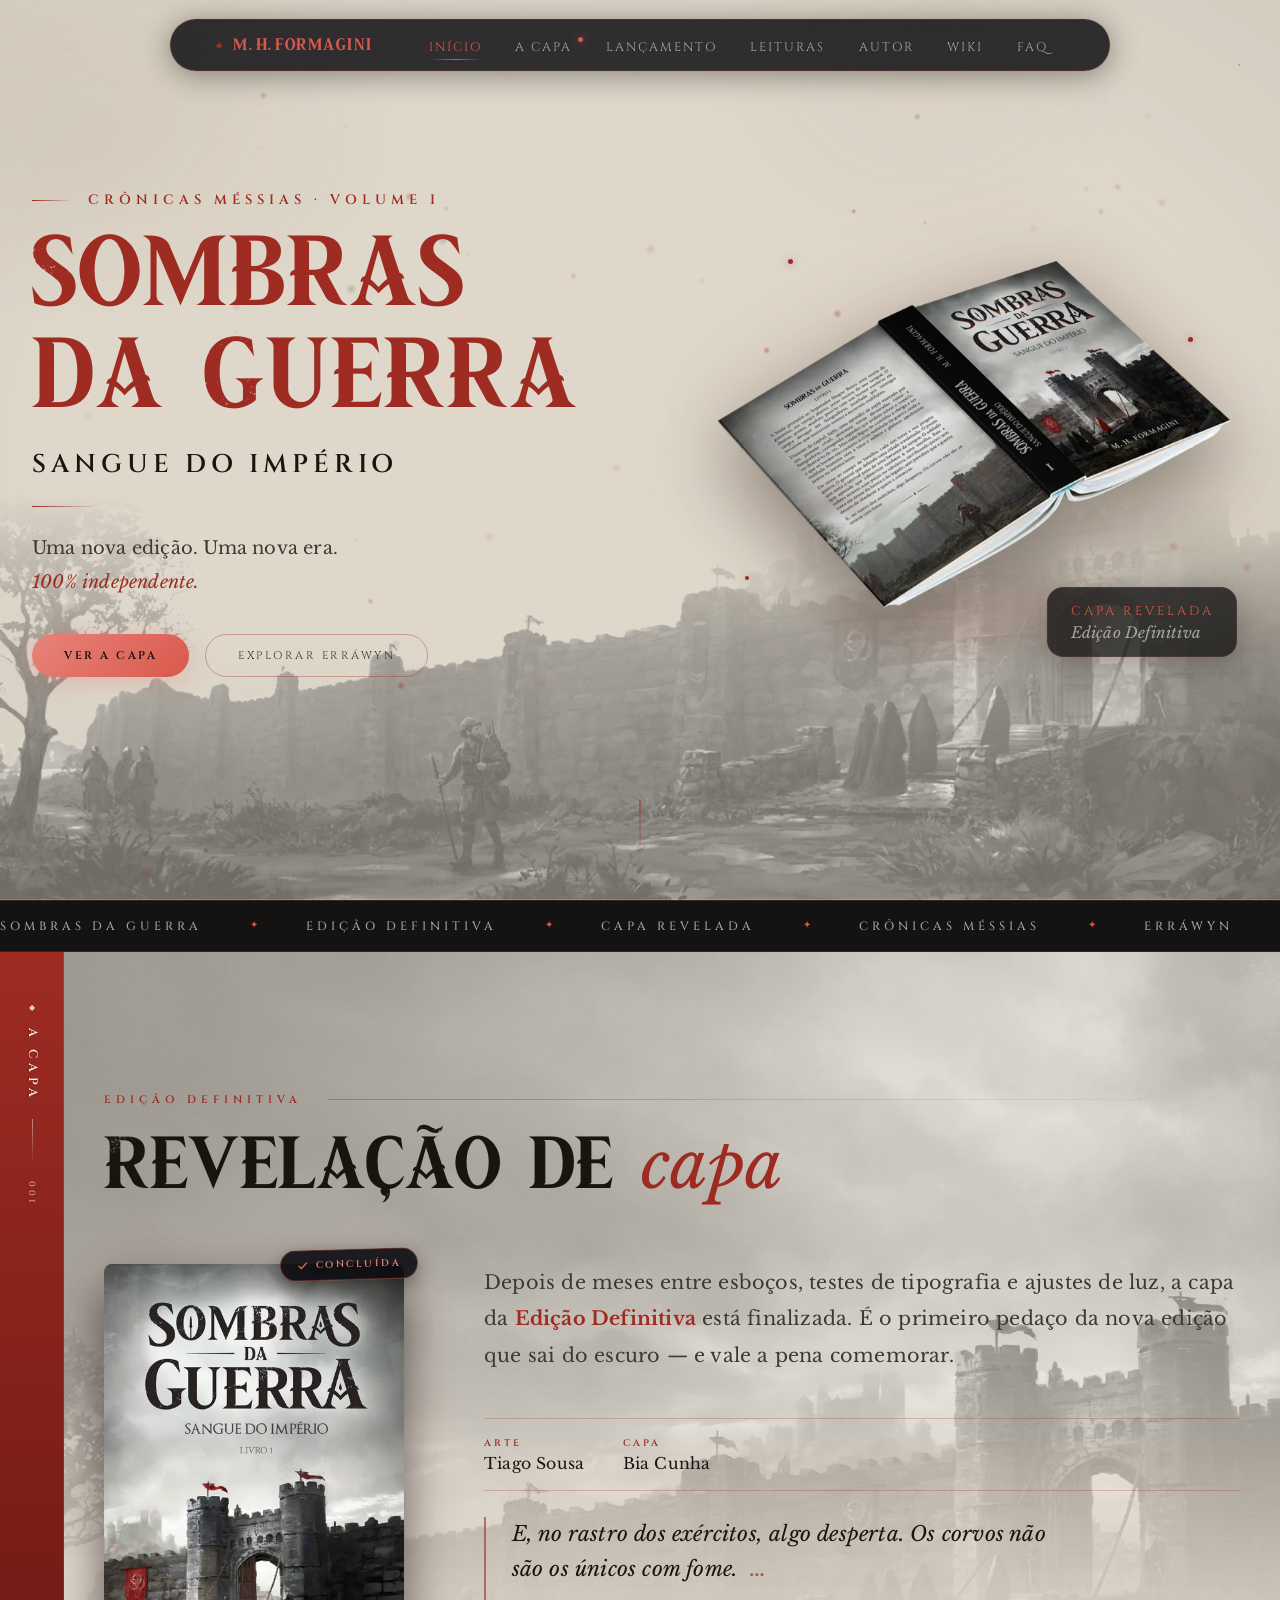
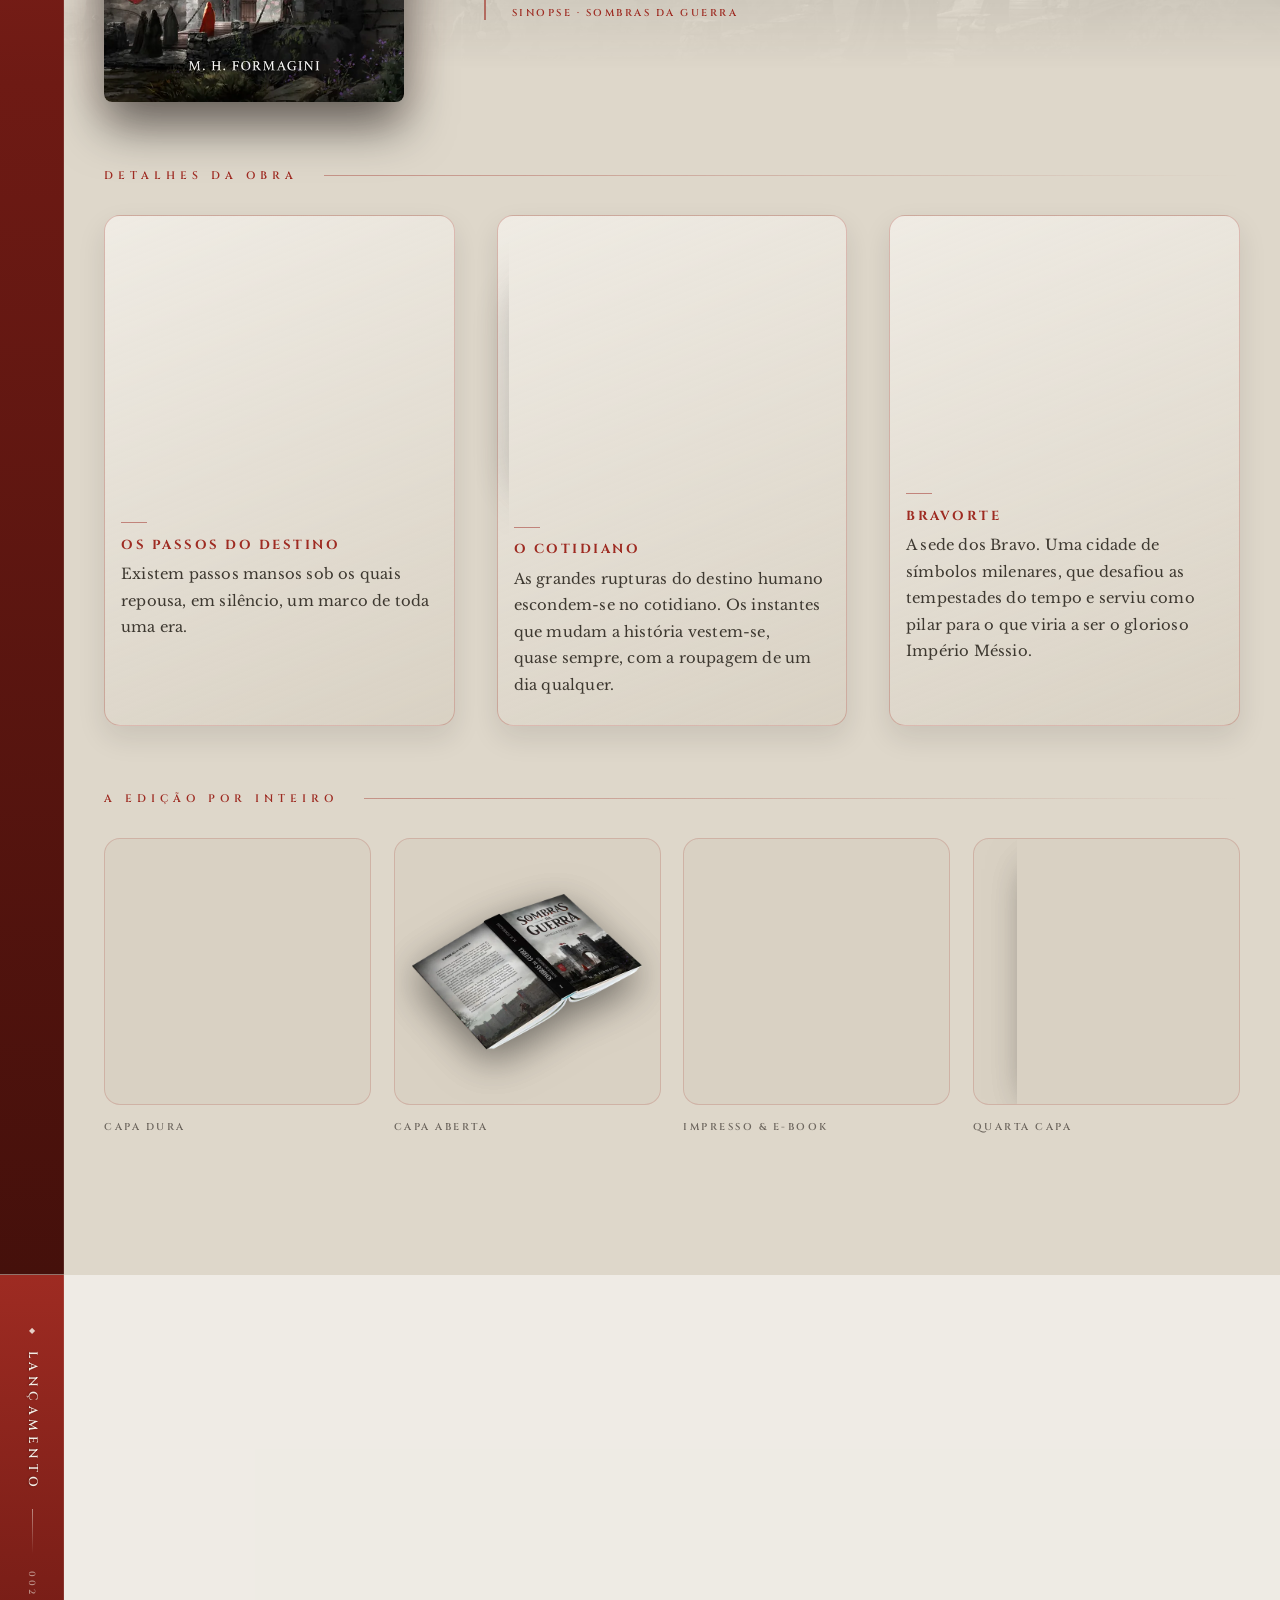
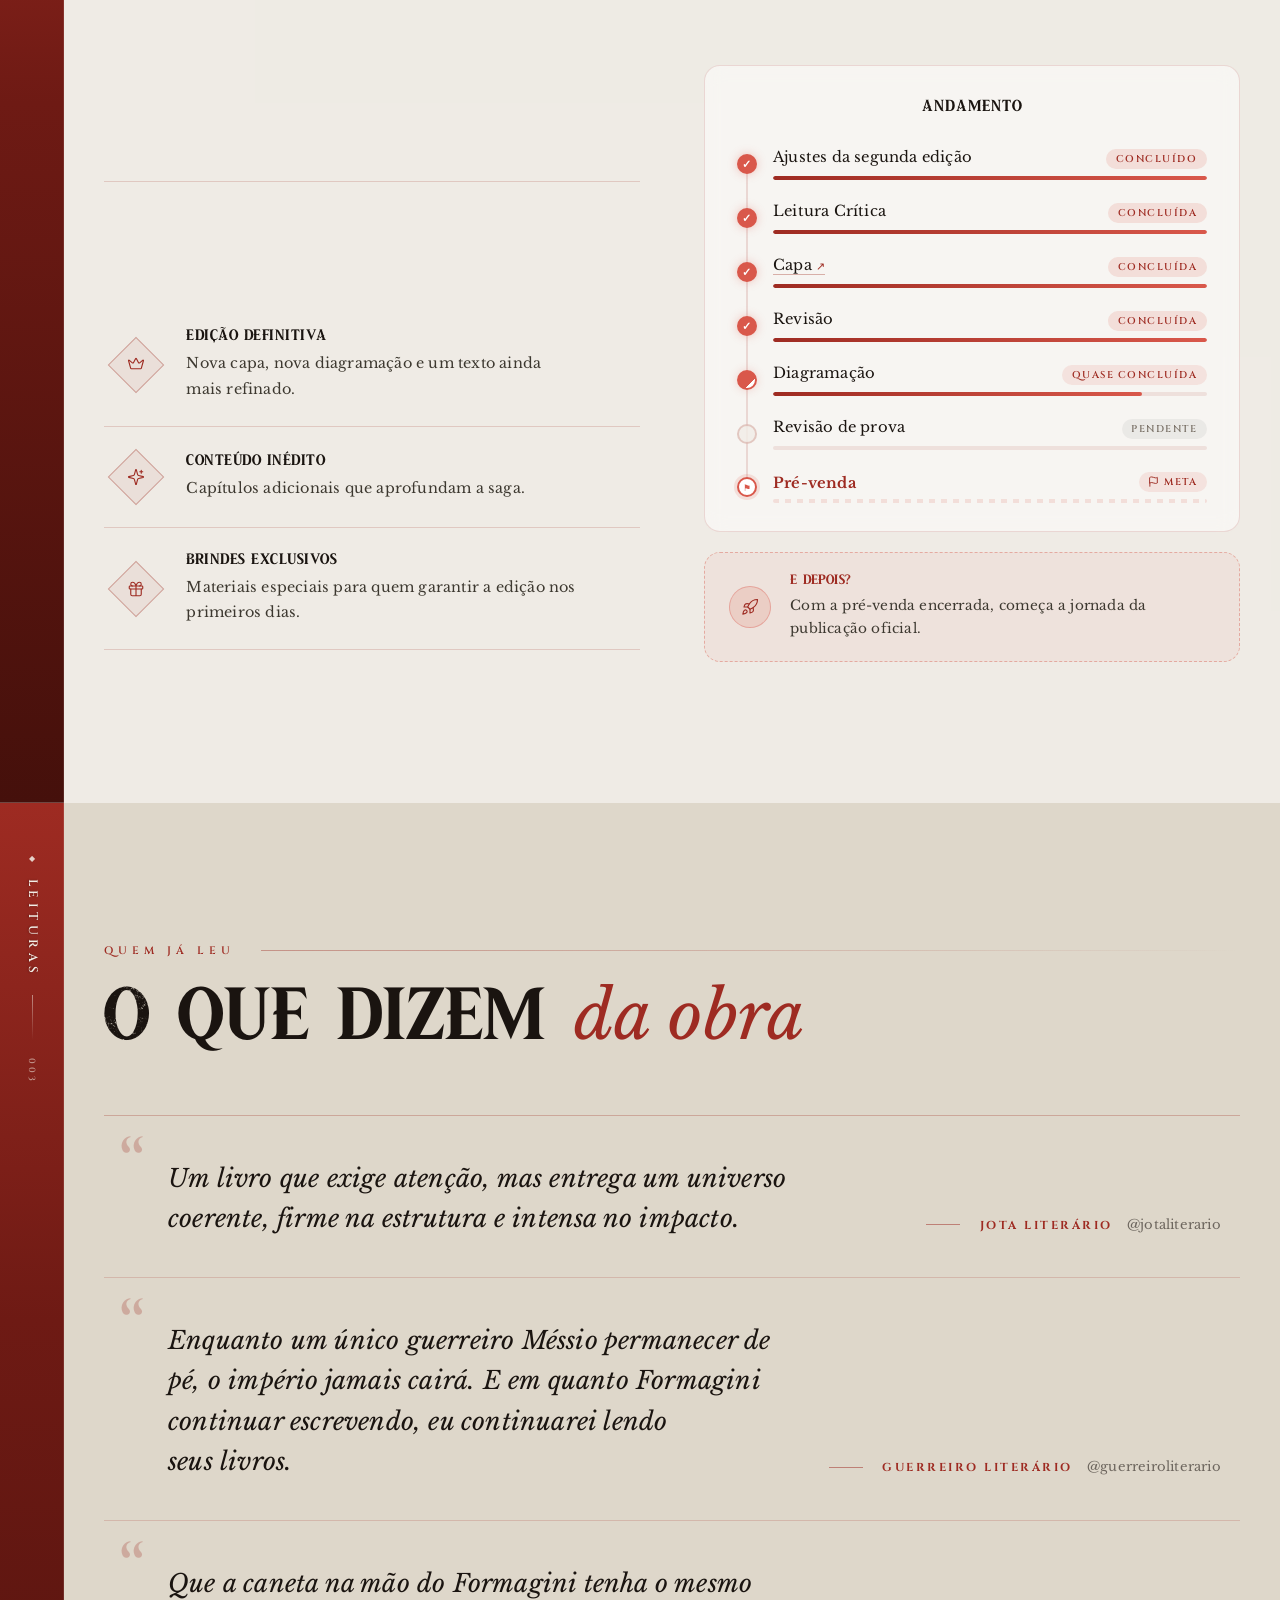
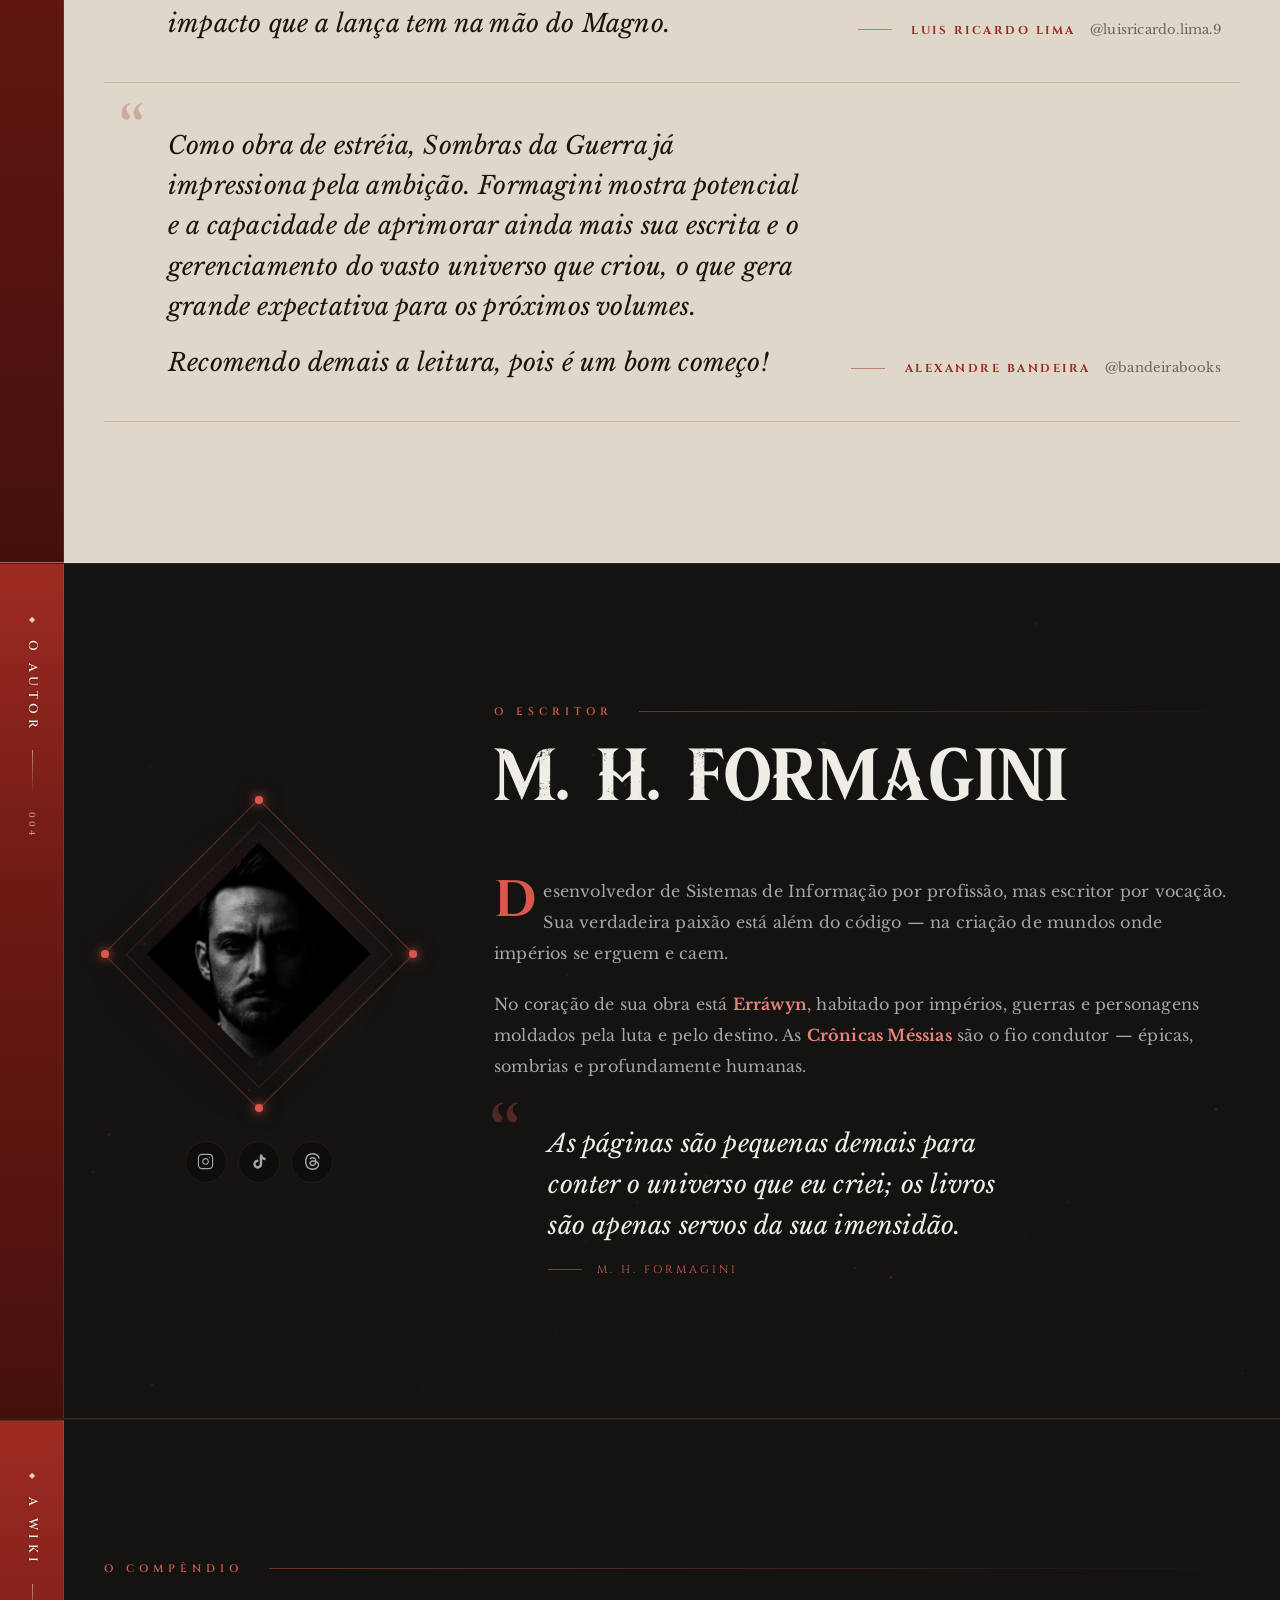
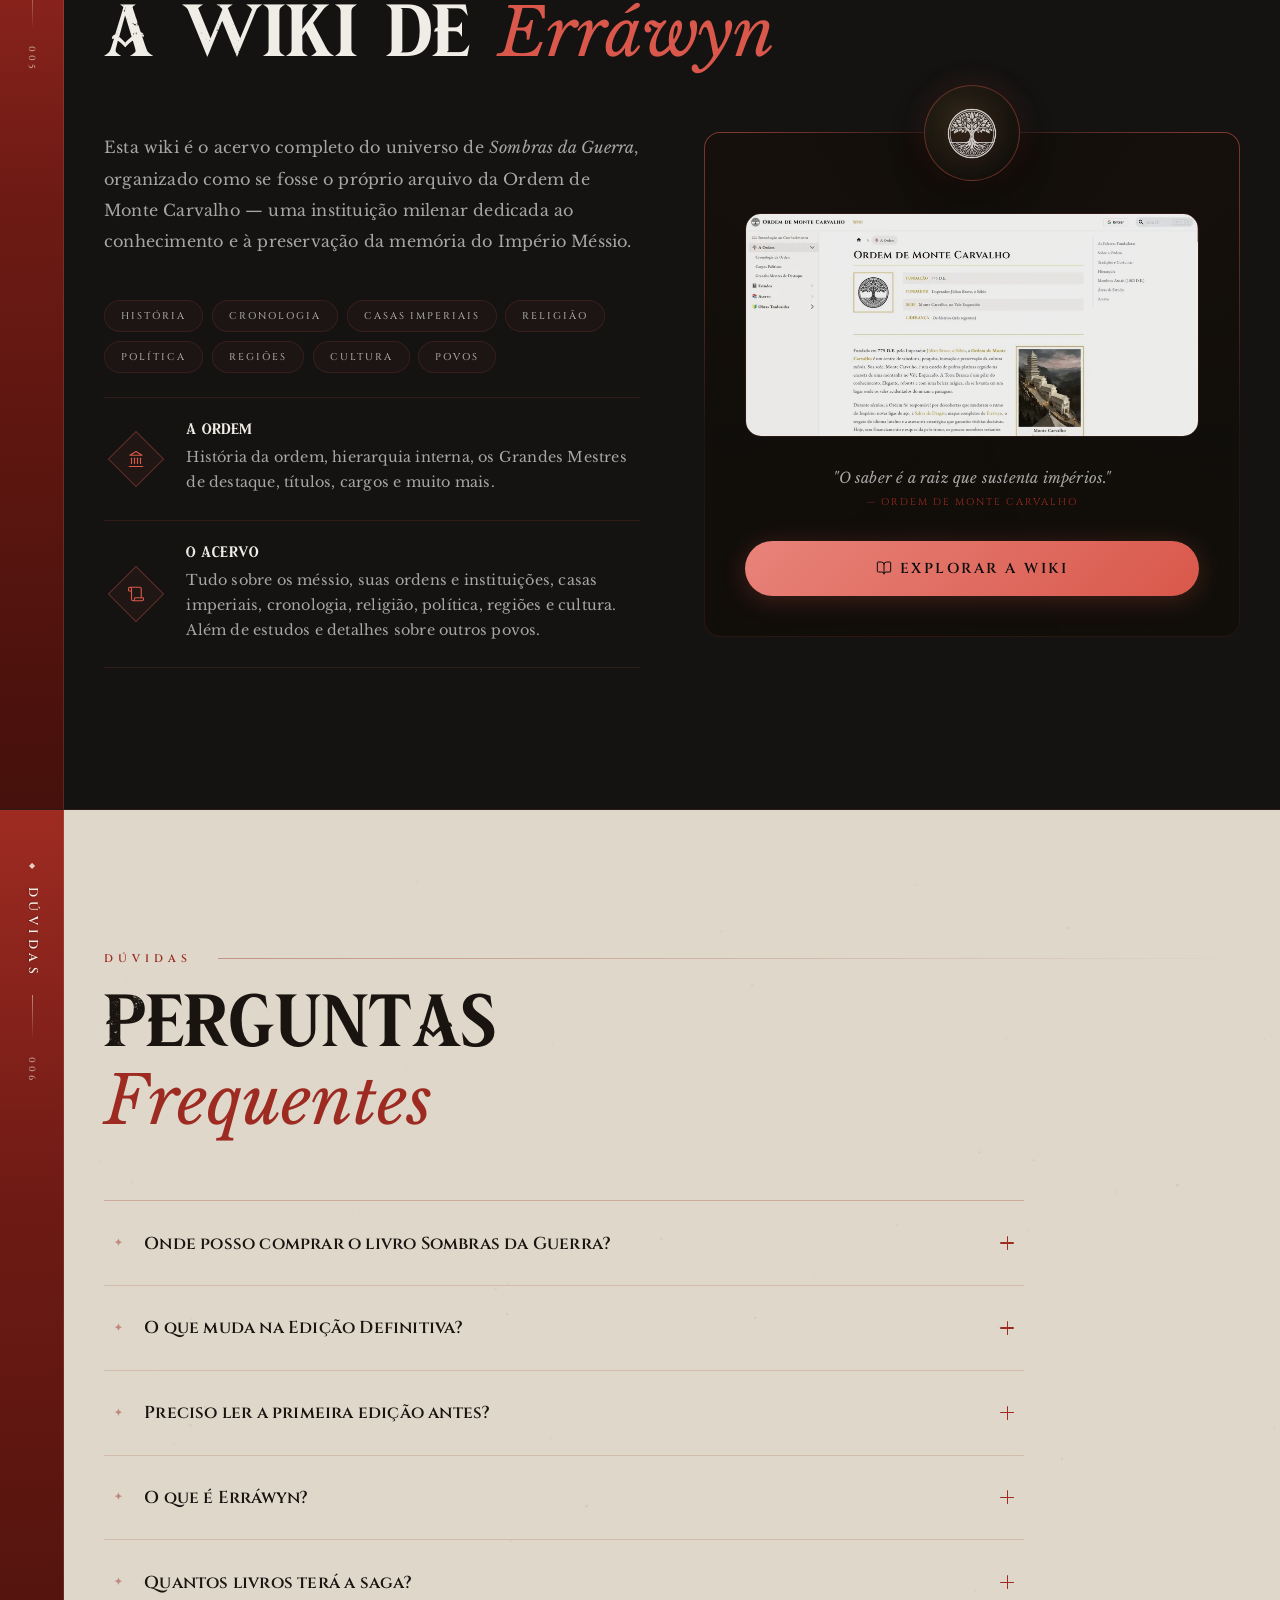
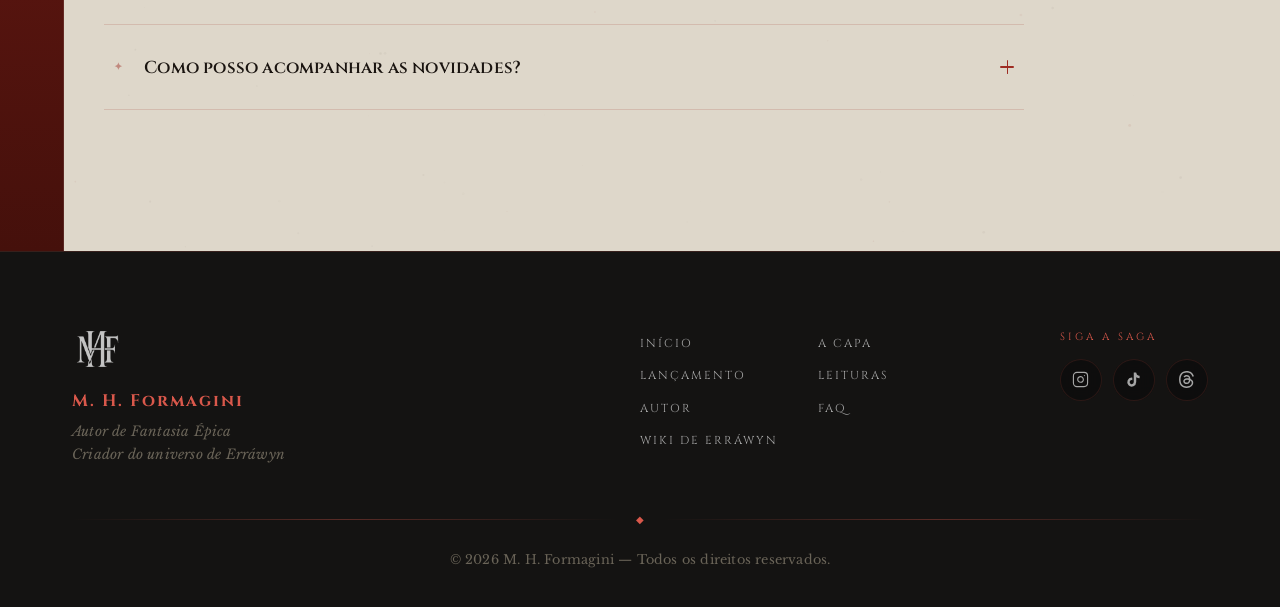
==== commit e4bb151d: "feat: revisao concluida e diagramacao quase concluida no tracker" ====
--- a/index.html
+++ b/index.html
@@ -446,21 +446,21 @@
                             </div>
                             <div class="progress-bar"><div class="progress-fill" style="--w:100%"></div></div>
                         </div>
+                        <div class="progress-step progress-step--done">
+                            <div class="progress-dot"></div>
+                            <div class="progress-info">
+                                <span class="progress-label">Revisão</span>
+                                <span class="progress-status progress-status--done">Concluída</span>
+                            </div>
+                            <div class="progress-bar"><div class="progress-fill" style="--w:100%"></div></div>
+                        </div>
                         <div class="progress-step progress-step--almost">
                             <div class="progress-dot"></div>
                             <div class="progress-info">
-                                <span class="progress-label">Revisão</span>
+                                <span class="progress-label">Diagramação</span>
                                 <span class="progress-status progress-status--almost">Quase concluída</span>
                             </div>
-                            <div class="progress-bar"><div class="progress-fill" style="--w:82%"></div></div>
-                        </div>
-                        <div class="progress-step progress-step--pending">
-                            <div class="progress-dot"></div>
-                            <div class="progress-info">
-                                <span class="progress-label">Diagramação</span>
-                                <span class="progress-status progress-status--pending">Pendente</span>
-                            </div>
-                            <div class="progress-bar"><div class="progress-fill" style="--w:0%"></div></div>
+                            <div class="progress-bar"><div class="progress-fill" style="--w:85%"></div></div>
                         </div>
                         <div class="progress-step progress-step--pending">
                             <div class="progress-dot"></div>
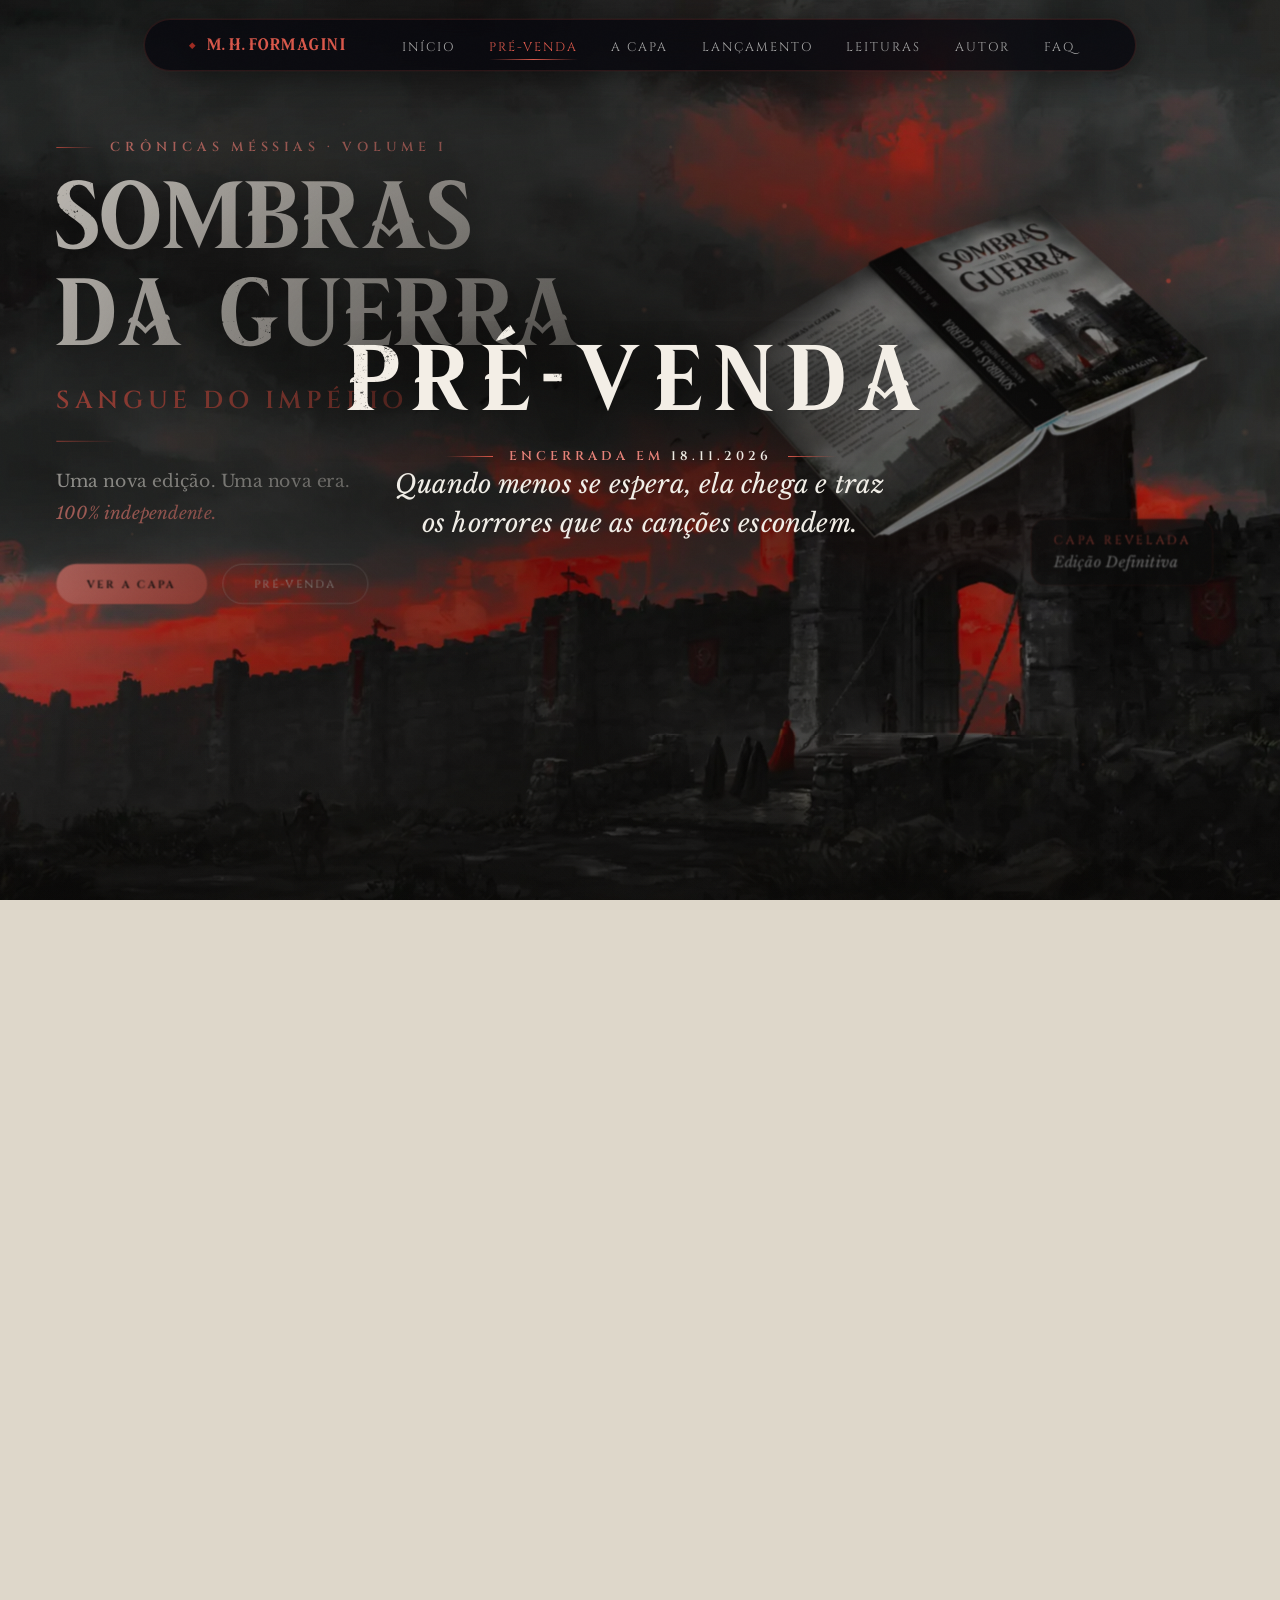
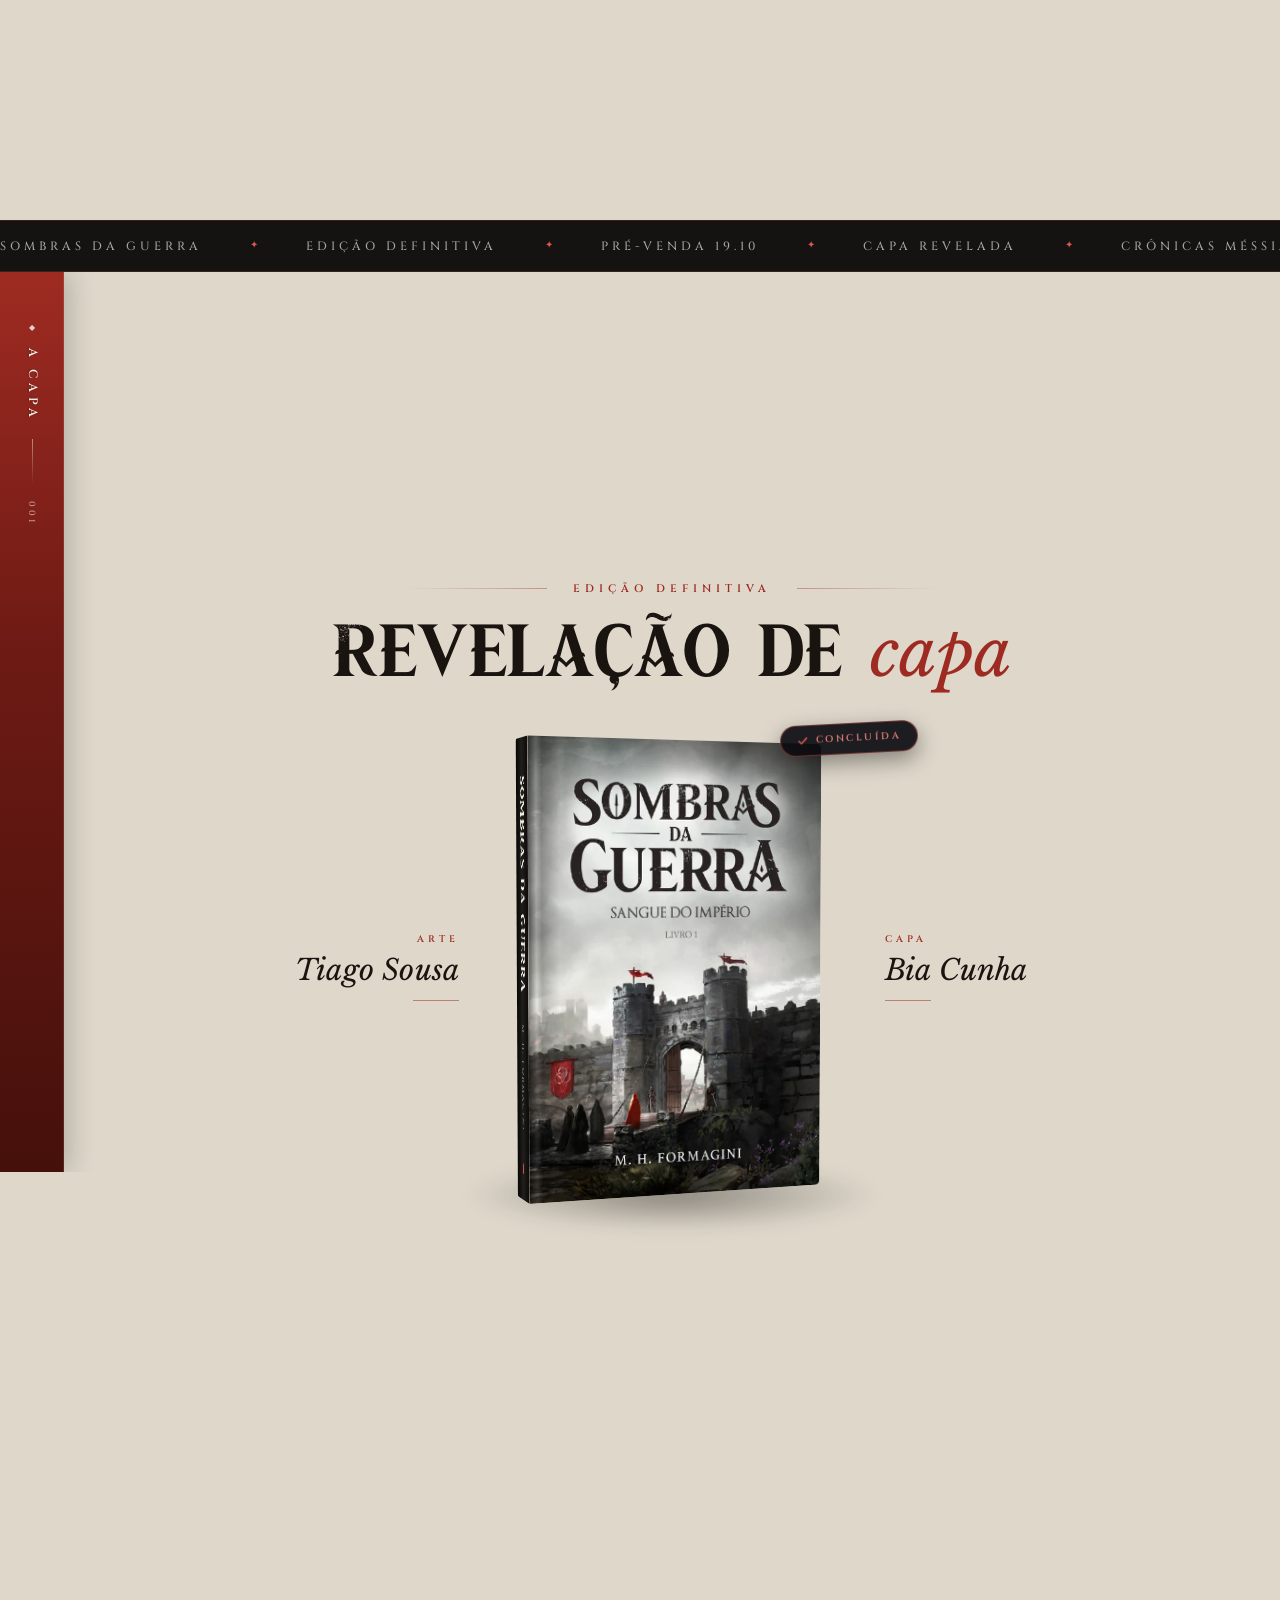
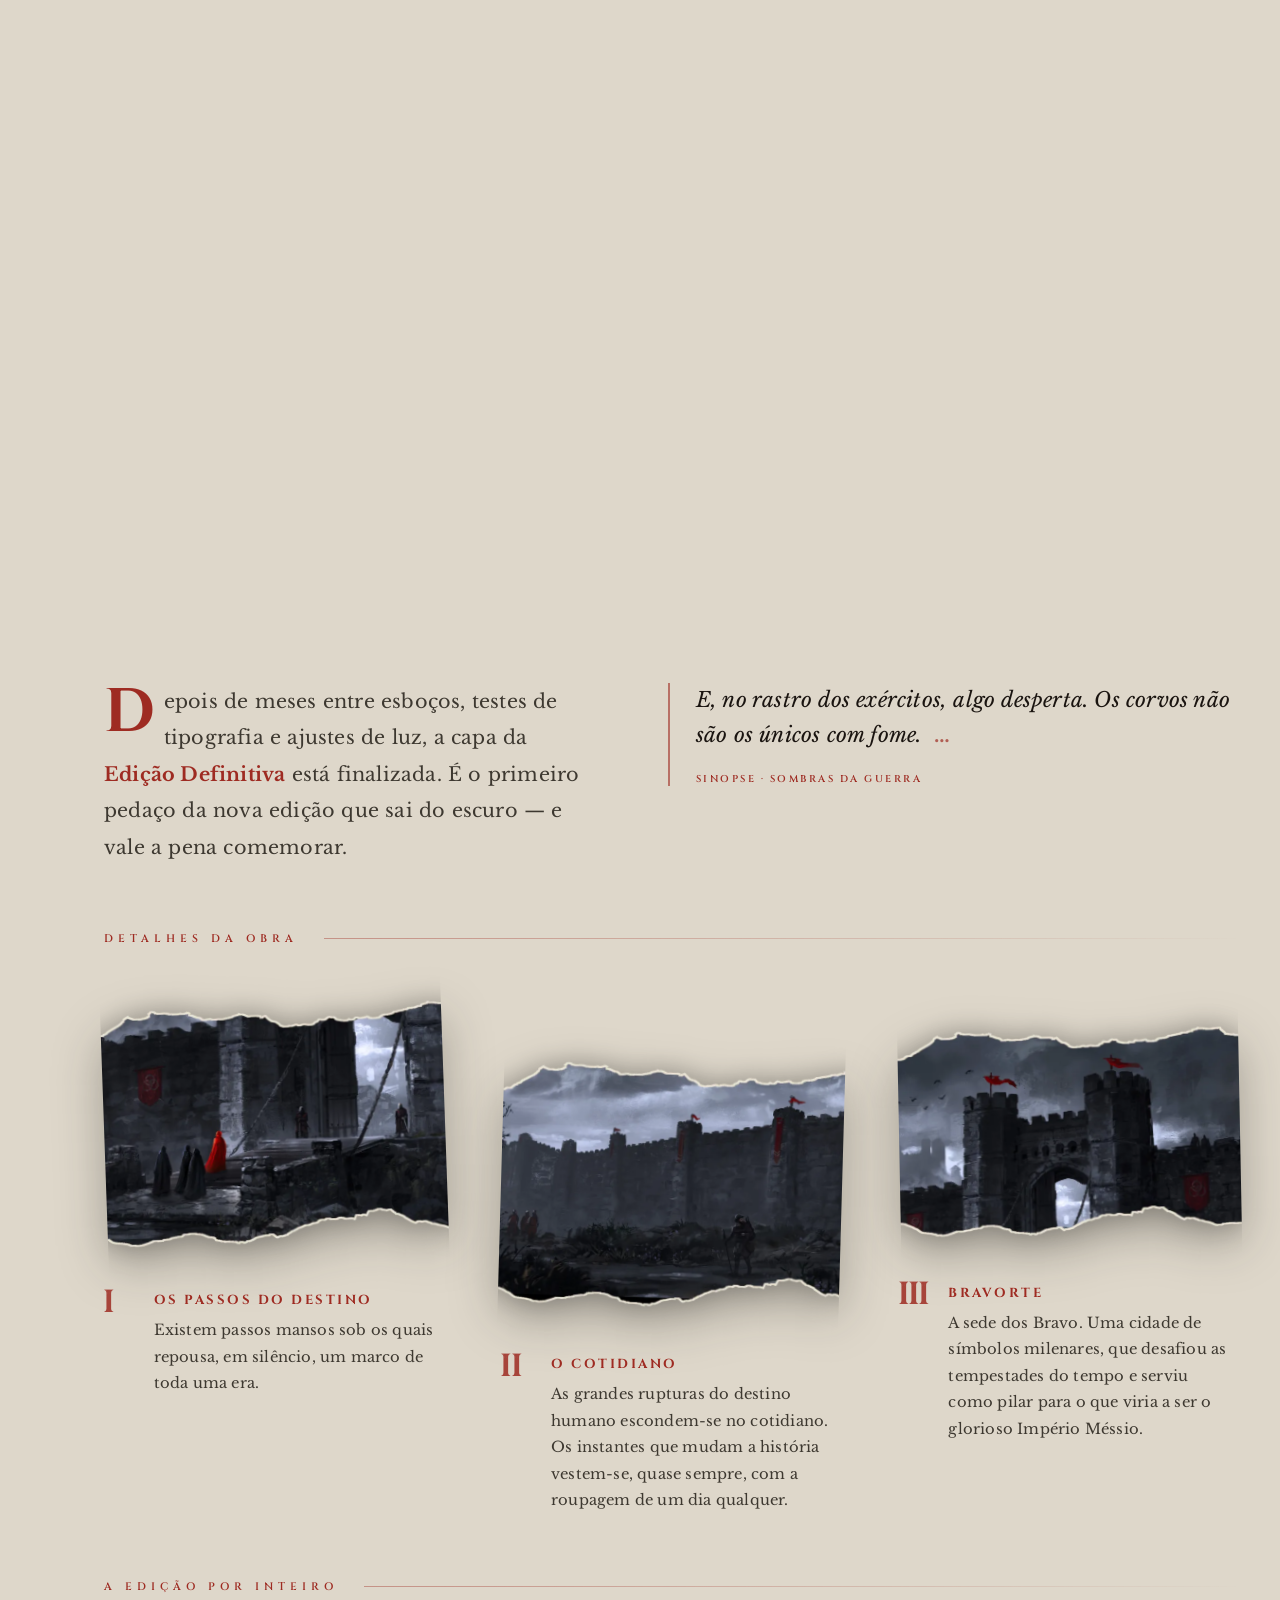
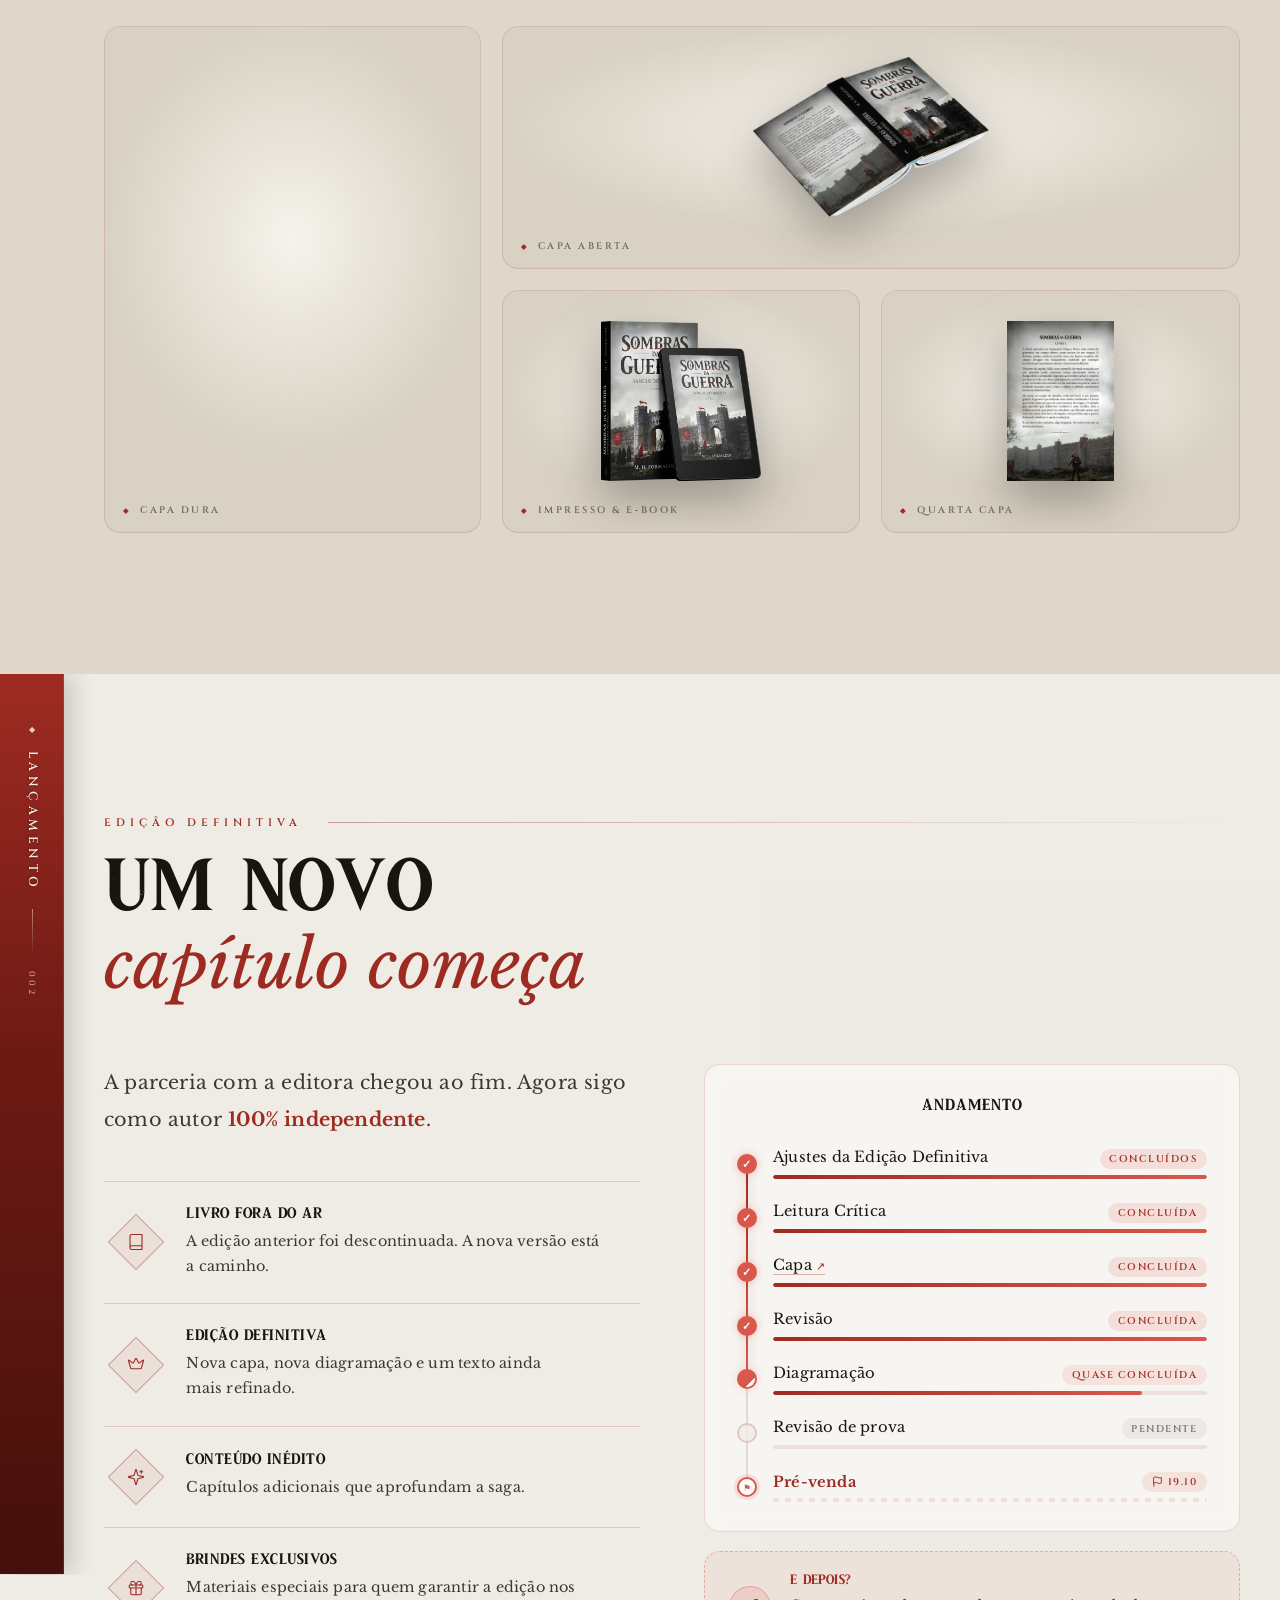
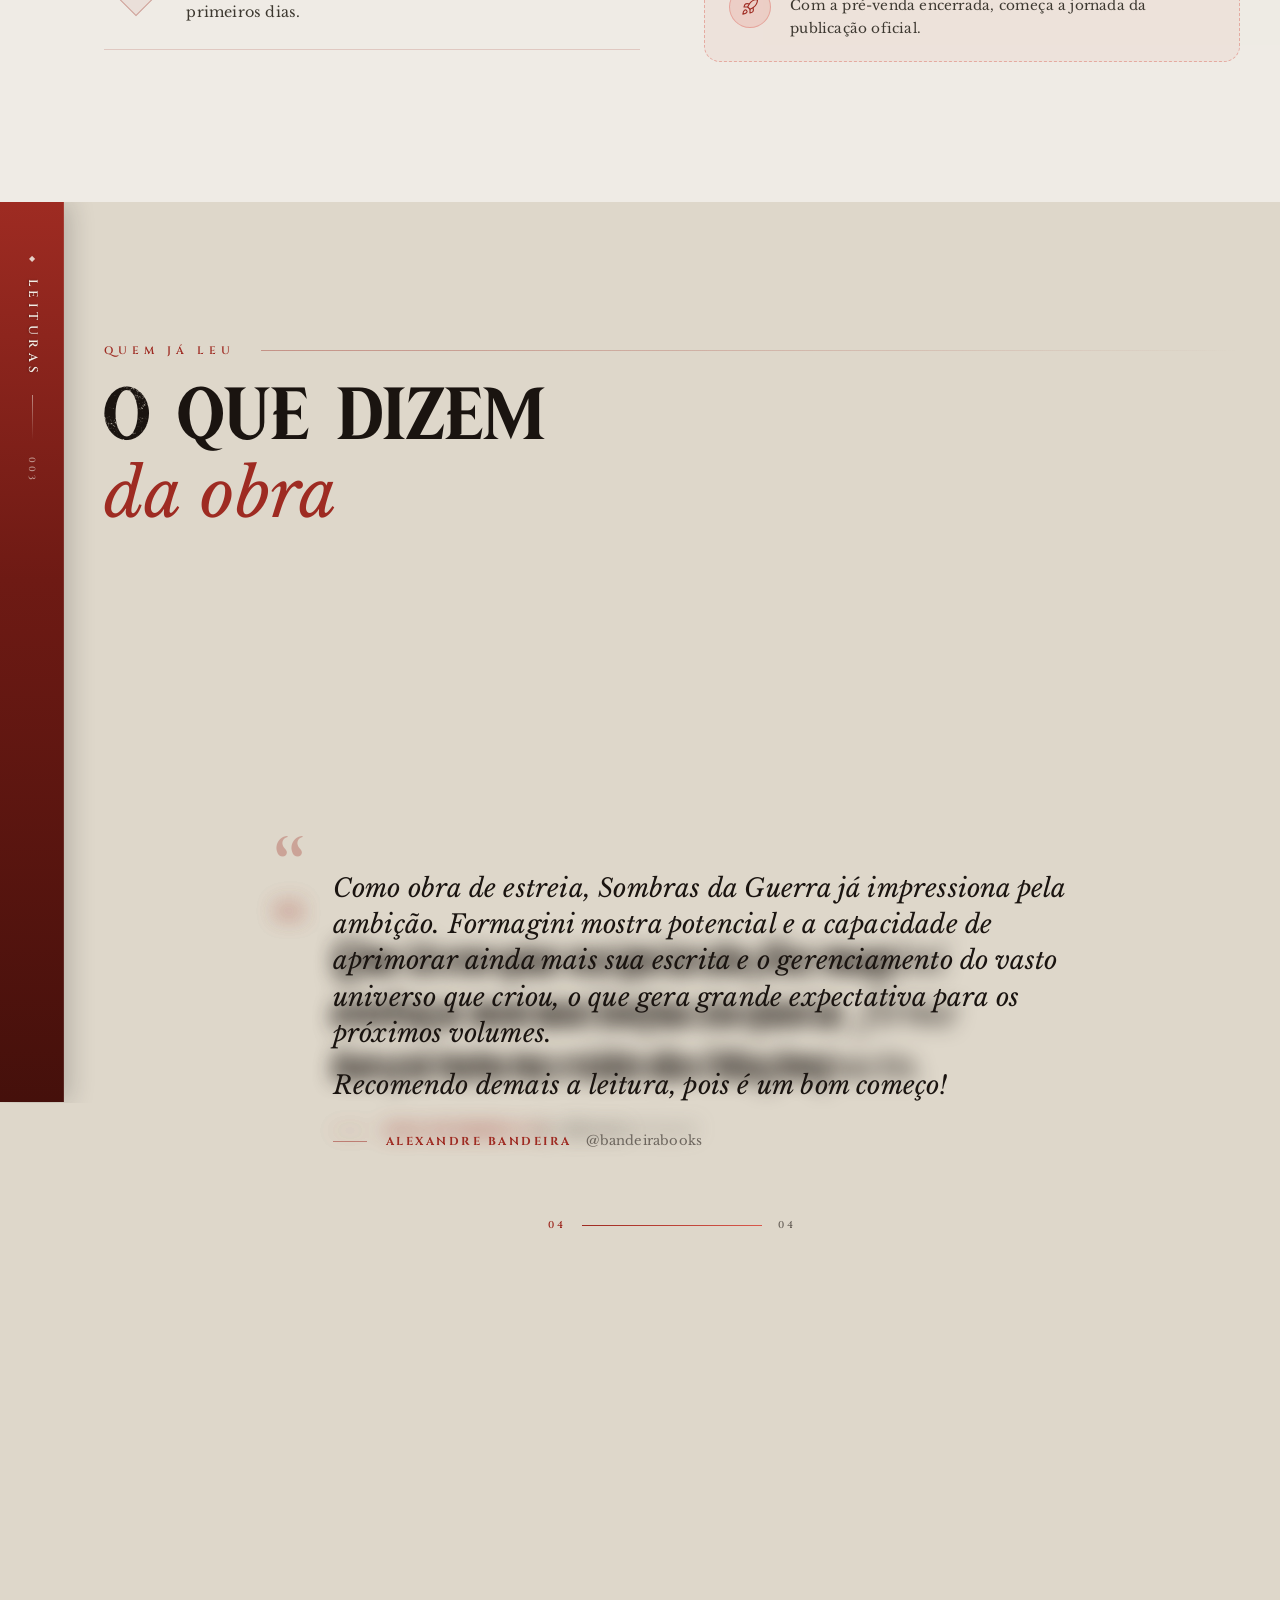
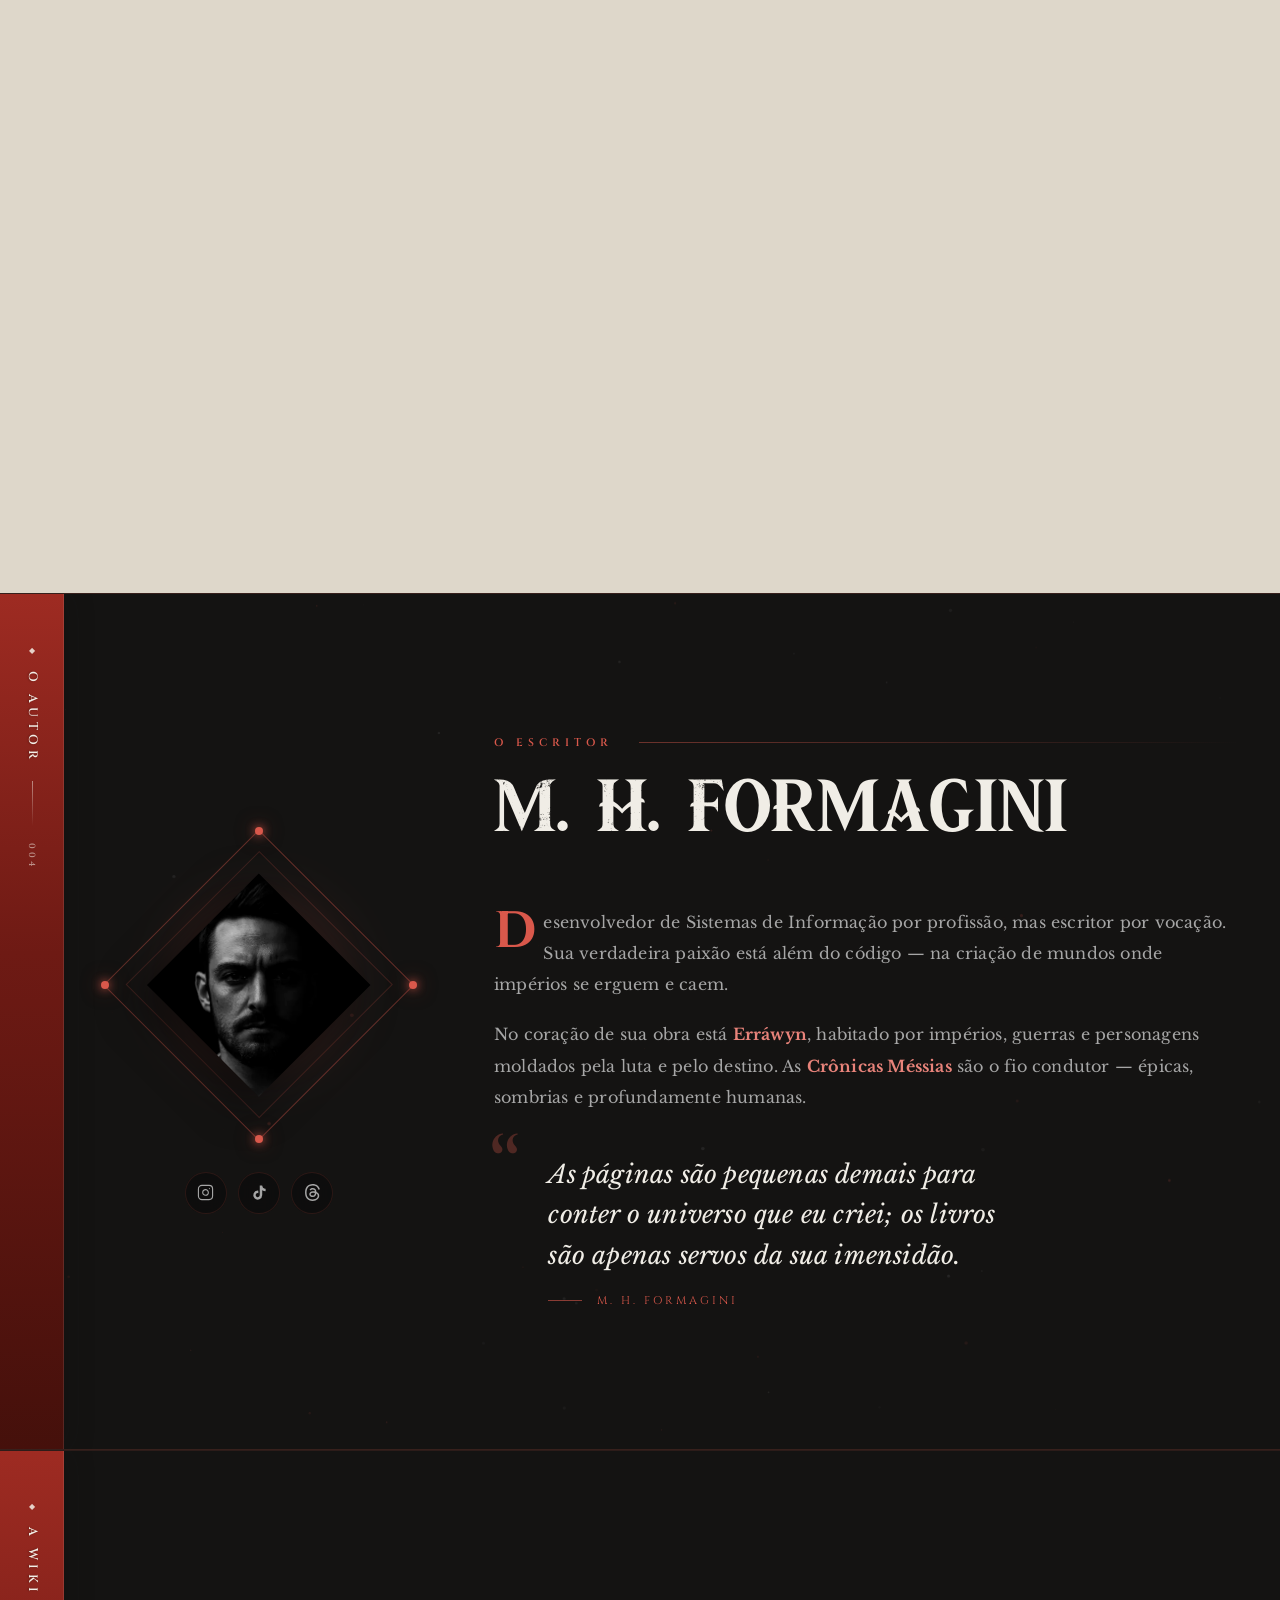
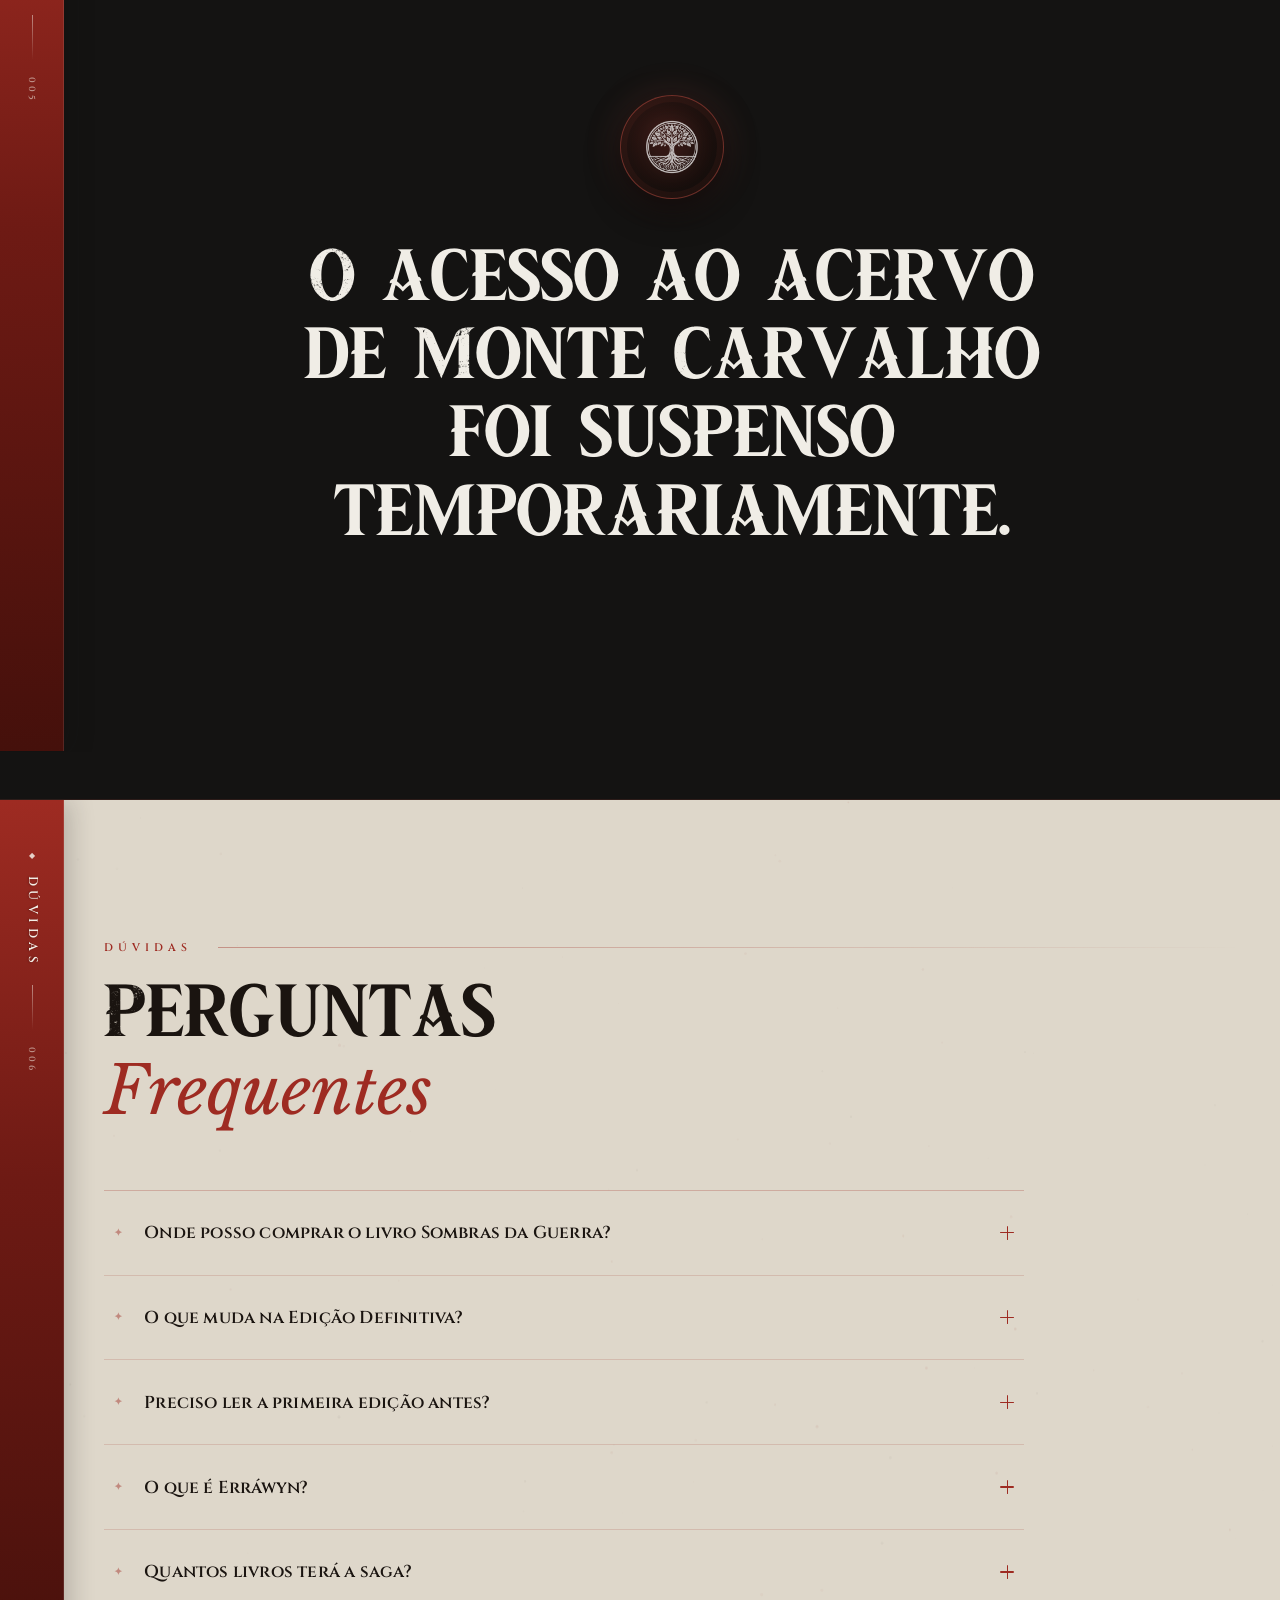
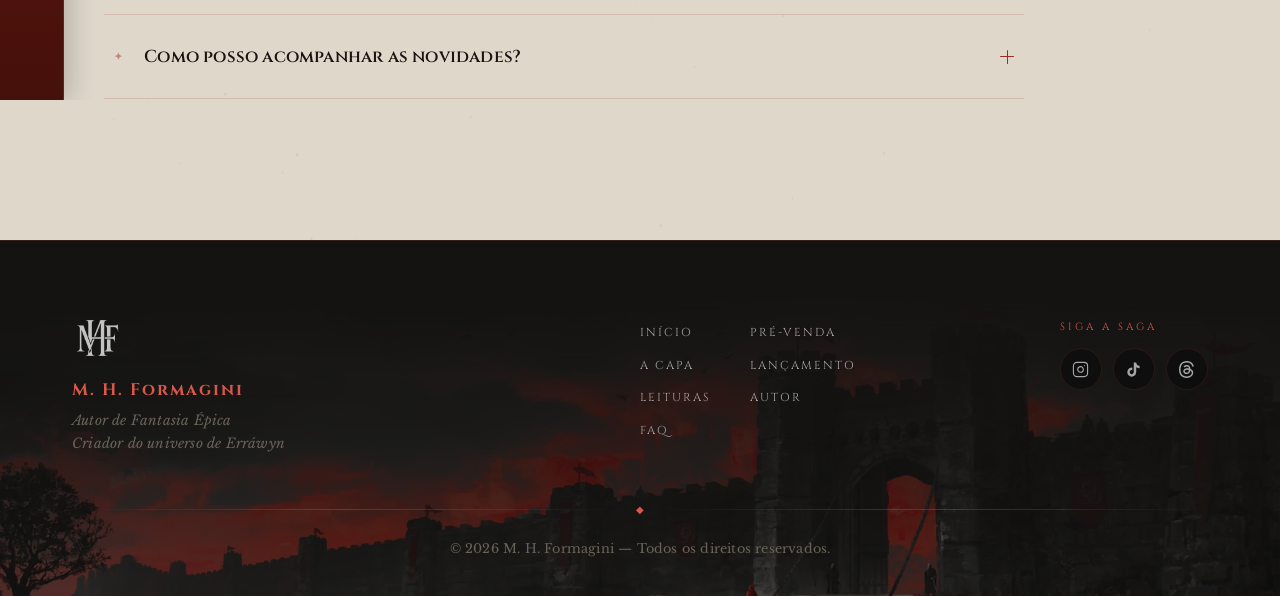
==== commit d44216b2: "feat: cena da pré-venda em tela cheia, lembrete na agenda e card de compartilhamento - hero e rodapé" ====
--- a/index.html
+++ b/index.html
@@ -12,16 +12,23 @@
     <meta charset="UTF-8">
     <meta name="viewport" content="width=device-width, initial-scale=1.0">
     <title>M. H. Formagini — Autor de Fantasia</title>
-    <meta name="description" content="M. H. Formagini — autor de Fantasia Épica e Alta Fantasia. Criador do universo de Erráwyn e das Crônicas Méssias. A capa da Edição Definitiva de Sombras da Guerra já foi revelada.">
+    <meta name="description" content="M. H. Formagini — autor de Fantasia Épica e Alta Fantasia. Criador do universo de Erráwyn e das Crônicas Méssias. A pré-venda da Edição Definitiva de Sombras da Guerra abre em 19.10.2026.">
     <link rel="canonical" href="https://mhformagini.com.br/">
     <meta name="theme-color" content="#0D0D0D">
     <meta property="og:title" content="M. H. Formagini | Autor de Fantasia">
-    <meta property="og:description" content="A capa da Edição Definitiva de Sombras da Guerra está pronta. Criador do universo de Erráwyn e das Crônicas Méssias.">
+    <meta property="og:description" content="Pré-venda da Edição Definitiva de Sombras da Guerra: de 19.10 a 18.11.2026. Criador do universo de Erráwyn e das Crônicas Méssias.">
     <meta property="og:type" content="website">
     <meta property="og:url" content="https://mhformagini.com.br/">
-    <meta property="og:image" content="https://mhformagini.com.br/assets/img/capa/sdg-capa-1200.webp">
-    <meta property="og:image:alt" content="Capa da Edição Definitiva de Sombras da Guerra — Sangue do Império">
+    <meta property="og:site_name" content="M. H. Formagini">
+    <!-- Card de compartilhamento: 1200×630 em JPG (o formato que todo app
+         mostra no preview). Vale do anúncio até o fim da pré-venda. -->
+    <meta property="og:image" content="https://mhformagini.com.br/assets/img/og-prevenda.jpg">
+    <meta property="og:image:type" content="image/jpeg">
+    <meta property="og:image:width" content="1200">
+    <meta property="og:image:height" content="630">
+    <meta property="og:image:alt" content="Pré-venda da Edição Definitiva de Sombras da Guerra, de 19.10 a 18.11.2026">
     <meta property="og:locale" content="pt_BR">
+    <meta name="twitter:card" content="summary_large_image">
 
     <link rel="preload" href="assets/fonts/pirate-scroll.woff2" as="font" type="font/woff2" crossorigin>
     <link rel="preload" href="assets/fonts/cinzel-var.woff2" as="font" type="font/woff2" crossorigin>
@@ -66,12 +73,12 @@
         </a>
         <ul class="nav-links" id="navLinks" role="list">
             <li><a href="#home"       class="nav-link active">Início</a></li>
-            <li><a href="#capa"       class="nav-link nav-link--new">A Capa</a></li>
+            <li><a href="#prevenda"   class="nav-link nav-link--new">Pré-venda</a></li>
+            <li><a href="#capa"       class="nav-link">A Capa</a></li>
             <li><a href="#lancamento" class="nav-link">Lançamento</a></li>
             <li class="loja-only"><a href="#comprar" class="nav-link">Comprar</a></li>
             <li><a href="#leituras"   class="nav-link">Leituras</a></li>
             <li><a href="#autor"      class="nav-link">Autor</a></li>
-            <li><a href="#wiki"       class="nav-link">Wiki</a></li>
             <li><a href="#faq"        class="nav-link">FAQ</a></li>
         </ul>
     </div>
@@ -80,59 +87,149 @@
     </button>
 </nav>
 
-<!-- ===== HERO — papel creme com a muralha nascendo da borda ===== -->
+<!-- ===== HERO + CENA — uma seção só, duas luzes =====
+     Prata = a home: a arte de Tiago Sousa em tela cheia, com título, livro
+     e chamadas por cima. Vermelho = a pré-venda: rolando, a home sai, o céu
+     pega fogo a partir do portão até virar a versão vermelha, e a pré-venda
+     (#prevenda, logo abaixo no HTML) toma a tela. No fim a moldura fecha
+     numa prancha sobre o papel.
+     main.js liga o modo .is-live (bloco alto + palco preso) e escreve
+     --out, --burn, --pre, --exit, --p e --fx no #home. Sem JS ou com
+     movimento reduzido fica a home parada sobre a prata, e a pré-venda vem
+     logo abaixo como seção. -->
 <section id="home" class="hero">
-    <canvas id="hero-ember-canvas" aria-hidden="true"></canvas>
-
-    <!-- A arte da capa com o céu recortado: o papel do site é o céu -->
-    <div class="hero-scape" aria-hidden="true">
-        <img src="assets/img/capa/arte-recorte-1400.webp"
-             srcset="assets/img/capa/arte-recorte-1400.webp 1400w, assets/img/capa/arte-recorte-2200.webp 2200w"
-             sizes="100vw" width="1400" height="523"
-             alt="" decoding="async">
-    </div>
-
-    <div class="hero-inner">
-        <!-- Texto -->
-        <div class="hero-text">
-            <span class="hero-eyebrow rise">Crônicas Méssias · Volume I</span>
-            <h1 class="hero-title rise">Sombras<br>da Guerra</h1>
-            <p class="hero-sub rise" id="hero-saga">Sangue do Império</p>
-            <div class="hero-divider rise" aria-hidden="true"></div>
-            <p class="hero-desc rise">
-                Uma nova edição. Uma nova era.<br>
-                <em>100% independente.</em>
-            </p>
-            <div class="hero-actions rise">
-                <a href="#capa" class="btn-capsule">Ver a Capa</a>
-                <a href="#wiki" class="btn-ghost">Explorar Erráwyn</a>
-            </div>
-        </div>
-
-        <!-- Livro flutuante — o mockup da Edição Definitiva -->
-        <div class="hero-book-wrap rise" aria-hidden="true">
-            <div class="hero-book-glow"></div>
-            <div class="hero-book" id="heroBook">
-                <img src="assets/img/capa/sdg-mock-aberto-700.webp"
-                     srcset="assets/img/capa/sdg-mock-aberto-700.webp 700w, assets/img/capa/sdg-mock-aberto-1400.webp 1400w"
-                     sizes="(max-width: 900px) 82vw, 40vw"
-                     width="700" height="474"
-                     alt="Capa aberta da Edição Definitiva de Sombras da Guerra"
-                     class="hero-book-img" fetchpriority="high" decoding="async">
-            </div>
-            <span class="hero-spark hero-spark--1"></span>
-            <span class="hero-spark hero-spark--2"></span>
-            <span class="hero-spark hero-spark--3"></span>
-            <a class="hero-badge" href="#capa">
-                <span class="hero-badge-label">Capa revelada</span>
-                <span class="hero-badge-sub">Edição Definitiva</span>
+    <div class="hero-sticky">
+        <div class="cena-shadow" aria-hidden="true"></div>
+        <div class="cena-frame" aria-hidden="true">
+            <div class="cena-art">
+                <img class="cena-prata"
+                     src="assets/img/capa/arte-prata-1800.webp"
+                     srcset="assets/img/capa/arte-prata-1200.webp 1200w, assets/img/capa/arte-prata-1800.webp 1800w, assets/img/capa/arte-prata-2600.webp 2600w"
+                     sizes="(max-aspect-ratio: 1724/1000) 173vh, 100vw"
+                     width="1800" height="1044" decoding="async" fetchpriority="high" alt="">
+                <img class="cena-vermelho"
+                     src="assets/img/capa/arte-vermelho-1800.webp"
+                     srcset="assets/img/capa/arte-vermelho-1200.webp 1200w, assets/img/capa/arte-vermelho-1800.webp 1800w, assets/img/capa/arte-vermelho-2600.webp 2600w"
+                     sizes="(max-aspect-ratio: 1724/1000) 173vh, 100vw"
+                     width="1800" height="1044" decoding="async" fetchpriority="low" alt="">
+                <img class="cena-brasa" src="assets/img/capa/arte-brasa-1200.webp"
+                     width="1200" height="696" decoding="async" fetchpriority="low" alt="">
+            </div>
+            <canvas id="cena-canvas"></canvas>
+            <div class="cena-veil"></div>
+        </div>
+
+        <canvas id="hero-ember-canvas" aria-hidden="true"></canvas>
+
+        <div class="hero-stage">
+            <div class="hero-inner">
+                <!-- Texto -->
+                <div class="hero-text">
+                    <span class="hero-eyebrow rise">Crônicas Méssias · Volume I</span>
+                    <h1 class="hero-title">
+                        <span class="hl" style="--l:0"><span>Sombras</span></span>
+                        <span class="hl" style="--l:1"><span>da Guerra</span></span>
+                    </h1>
+                    <p class="hero-sub rise" id="hero-saga">Sangue do Império</p>
+                    <div class="hero-divider rise" aria-hidden="true"></div>
+                    <p class="hero-desc rise">
+                        Uma nova edição. Uma nova era.<br>
+                        <em>100% independente.</em>
+                    </p>
+                    <div class="hero-actions rise">
+                        <a href="#capa" class="btn-capsule">Ver a Capa</a>
+                        <a href="#prevenda" class="btn-ghost">Pré-venda</a>
+                    </div>
+                </div>
+
+                <!-- Livro flutuante — o mockup da Edição Definitiva -->
+                <div class="hero-book-wrap rise" aria-hidden="true">
+                    <div class="hero-book-glow"></div>
+                    <div class="hero-book" id="heroBook">
+                        <img src="assets/img/capa/sdg-mock-aberto-700.webp"
+                             srcset="assets/img/capa/sdg-mock-aberto-700.webp 700w, assets/img/capa/sdg-mock-aberto-1400.webp 1400w"
+                             sizes="(max-width: 900px) 82vw, 40vw"
+                             width="700" height="474"
+                             alt="Capa aberta da Edição Definitiva de Sombras da Guerra"
+                             class="hero-book-img" fetchpriority="high" decoding="async">
+                    </div>
+                    <span class="hero-spark hero-spark--1"></span>
+                    <span class="hero-spark hero-spark--2"></span>
+                    <span class="hero-spark hero-spark--3"></span>
+                    <a class="hero-badge" href="#capa">
+                        <span class="hero-badge-label">Capa revelada</span>
+                        <span class="hero-badge-sub">Edição Definitiva</span>
+                    </a>
+                </div>
+            </div>
+
+            <div class="hero-scroll" aria-hidden="true">
+                <span class="hero-scroll-label">Role para acender o céu</span>
+                <div class="hero-scroll-line"></div>
+            </div>
+        </div>
+    </div>
+</section>
+
+<!-- ===== PRÉ-VENDA =====
+     Com a cena ligada, main.js leva este bloco para dentro do palco do hero:
+     ele é o vermelho da cena, e entra quando o céu termina de pegar fogo.
+     Sem JS ou com movimento reduzido fica aqui mesmo, como seção parada.
+     As datas moram nos atributos (horário de Brasília):
+       data-abre  = início da pré-venda   · data-fecha = fim da pré-venda
+     main.js conta o tempo e troca a fase sozinho: antes → aberta → encerrada.
+     O que aparece em cada fase é marcado com data-show. -->
+<section id="prevenda" class="pv" data-fase="antes"
+         data-abre="2026-10-19T12:00:00-03:00"
+         data-fecha="2026-11-18T23:59:59-03:00"
+         aria-labelledby="pv-title">
+    <div class="pv-bg" aria-hidden="true">
+        <img src="assets/img/capa/arte-vermelho-1800.webp"
+             srcset="assets/img/capa/arte-vermelho-1200.webp 1200w, assets/img/capa/arte-vermelho-1800.webp 1800w, assets/img/capa/arte-vermelho-2600.webp 2600w"
+             sizes="100vw" width="1800" height="1044" loading="lazy" decoding="async" alt="">
+    </div>
+    <div class="pv-inner">
+        <h2 class="pv-title" id="pv-title"><span>Pré-venda</span></h2>
+
+        <p class="pv-when" data-show="antes"><span>Abre em <time datetime="2026-10-19T12:00-03:00">19.10.2026</time>, ao meio-dia</span></p>
+        <p class="pv-when" data-show="aberta"><span>Aberta <i aria-hidden="true">◆</i> termina em <time datetime="2026-11-18">18.11.2026</time></span></p>
+        <p class="pv-when" data-show="encerrada"><span>Encerrada em <time datetime="2026-11-18">18.11.2026</time></span></p>
+
+        <div class="pv-clock" data-show="antes aberta" aria-hidden="true">
+            <div class="pv-unit"><b data-u="d">00</b><span data-l="d">dias</span></div>
+            <i>◆</i>
+            <div class="pv-unit"><b data-u="h">00</b><span data-l="h">horas</span></div>
+            <i>◆</i>
+            <div class="pv-unit"><b data-u="m">00</b><span>min</span></div>
+            <i>◆</i>
+            <div class="pv-unit"><b data-u="s">00</b><span>seg</span></div>
+        </div>
+        <p class="sr-only" data-show="antes">A pré-venda abre em 19 de outubro de 2026, ao meio-dia, horário de Brasília, e vai até 18 de novembro de 2026.</p>
+        <p class="sr-only" data-show="aberta">A pré-venda está aberta até 18 de novembro de 2026.</p>
+
+        <p class="pv-tagline" data-show="antes">A sombra da guerra se alastra…</p>
+        <p class="pv-tagline" data-show="aberta encerrada">Quando menos se espera, ela chega e traz os horrores que as canções escondem.</p>
+
+        <!-- Lembrete: enquanto a pré-venda não abre, a agenda guarda a data.
+             O .ics serve para Apple, Outlook e qualquer agenda que importe arquivo. -->
+        <div class="pv-remind" data-show="antes">
+            <a class="btn-capsule" target="_blank" rel="noopener"
+               href="https://calendar.google.com/calendar/render?action=TEMPLATE&amp;text=Pr%C3%A9-venda%20%C2%B7%20Sombras%20da%20Guerra&amp;dates=20261019T150000Z/20261019T160000Z&amp;details=A%20pr%C3%A9-venda%20da%20Edi%C3%A7%C3%A3o%20Definitiva%20de%20Sombras%20da%20Guerra%20abre%20ao%20meio-dia%20(hor%C3%A1rio%20de%20Bras%C3%ADlia)%20e%20vai%20at%C3%A9%2018.11.2026.%0A%0Ahttps%3A%2F%2Fmhformagini.com.br%2F%23prevenda&amp;location=https%3A%2F%2Fmhformagini.com.br%2F%23prevenda">
+                <svg viewBox="0 0 24 24" fill="none" stroke="currentColor" stroke-width="1.8" stroke-linecap="round" stroke-linejoin="round" aria-hidden="true"><rect x="3" y="4" width="18" height="18" rx="2"/><path d="M16 2v4M8 2v4M3 10h18"/></svg>
+                Lembrar no Google Agenda<span class="sr-only"> (abre em nova aba)</span>
             </a>
-        </div>
-    </div>
-
-    <div class="hero-scroll" aria-hidden="true">
-        <div class="hero-scroll-line"></div>
-    </div>
+            <a class="btn-ghost" href="assets/docs/prevenda-sombras-da-guerra.ics" type="text/calendar">Apple / Outlook<span class="sr-only">: arquivo de agenda (.ics)</span></a>
+        </div>
+
+        <a class="btn-capsule pv-cta loja-only" data-show="aberta" href="#comprar">Garantir o meu exemplar</a>
+    </div>
+
+    <!-- A próxima contagem, discreta: o fim da pré-venda -->
+    <p class="pv-next" data-show="antes">
+        <span class="pv-next-label">E depois</span>
+        <span>termina em <time datetime="2026-11-18">18.11.2026</time></span>
+        <span class="pv-next-clock" data-next aria-hidden="true"></span>
+    </p>
 </section>
 
 <!-- ===== MARQUEE ===== -->
@@ -141,6 +238,7 @@
         <div class="marquee-group">
             <span>Sombras da Guerra</span><span class="marquee-star">✦</span>
             <span>Edição Definitiva</span><span class="marquee-star">✦</span>
+            <span>Pré-venda 19.10</span><span class="marquee-star">✦</span>
             <span>Capa revelada</span><span class="marquee-star">✦</span>
             <span>Crônicas Méssias</span><span class="marquee-star">✦</span>
             <span>Erráwyn</span><span class="marquee-star">✦</span>
@@ -149,6 +247,7 @@
         <div class="marquee-group">
             <span>Sombras da Guerra</span><span class="marquee-star">✦</span>
             <span>Edição Definitiva</span><span class="marquee-star">✦</span>
+            <span>Pré-venda 19.10</span><span class="marquee-star">✦</span>
             <span>Capa revelada</span><span class="marquee-star">✦</span>
             <span>Crônicas Méssias</span><span class="marquee-star">✦</span>
             <span>Erráwyn</span><span class="marquee-star">✦</span>
@@ -157,81 +256,100 @@
     </div>
 </div>
 
-<!-- ===== A CAPA =====
-     A pintura de Tiago Sousa é o FUNDO da seção: cinza no repouso,
-     ganha cor quando o mouse entra na seção (scrub de rolagem no toque). -->
+<!-- ===== A CAPA — a revelação =====
+     1. Palco preso: o livro em 3D gira com a rolagem (quarta capa, lombada,
+        capa) e o selo "Concluída" carimba quando a capa encara a tela.
+        main.js liga .is-live e escreve --turn e --glint no .unveil-stage.
+        Sem JS ou com movimento reduzido o livro já nasce de frente.
+     2. A conversa: a apresentação e a sinopse da quarta capa.
+     3. Detalhes da obra: três fragmentos rasgados da arte nova, em prata;
+        no hover (no toque: ao chegar ao meio da tela) pegam fogo e viram
+        a versão vermelha.
+     4. A edição por inteiro: os mockups num mosaico. -->
 <section id="capa" class="section section--paper section--railed">
-    <div class="sec-rail" aria-hidden="true">
+    <div class="sec-rail" aria-hidden="true"><span class="sec-rail-tag">
         <span class="sec-rail-mark">◆</span>
         <span class="sec-rail-name">A Capa</span>
         <span class="sec-rail-rule"></span>
         <span class="sec-rail-num"></span>
-    </div>
-    <div class="capa-bg" aria-hidden="true">
-        <img class="capa-bg-gray"
-             src="assets/img/capa/arte-cinza-1200.webp"
-             srcset="assets/img/capa/arte-cinza-1200.webp 1200w, assets/img/capa/arte-cinza-2000.webp 2000w"
-             sizes="100vw" width="1200" height="794" loading="lazy" decoding="async" alt="">
-        <img class="capa-bg-color" src="assets/img/capa/arte-cor-1800.webp"
-             width="1800" height="1190" loading="lazy" decoding="async" alt="">
-    </div>
+    </span></div>
     <div class="section-inner">
-        <header class="sec-head reveal">
-            <div class="sec-meta">
-                <span class="sec-label">Edição Definitiva</span>
-                <span class="sec-line" aria-hidden="true"></span>
-            </div>
-            <h2 class="sec-title">Revelação de <em>capa</em></h2>
-        </header>
-
-        <div class="capa-layout">
-            <figure class="capa-frame reveal">
-                <button type="button" class="zoom"
-                        data-lightbox="assets/img/capa/sdg-capa-1200.webp"
-                        data-caption="Sombras da Guerra — Sangue do Império · capa da Edição Definitiva">
-                    <img src="assets/img/capa/sdg-capa-800.webp"
-                         srcset="assets/img/capa/sdg-capa-480.webp 480w, assets/img/capa/sdg-capa-800.webp 800w, assets/img/capa/sdg-capa-1200.webp 1200w"
-                         sizes="(max-width: 880px) min(74vw, 300px), 300px"
-                         width="800" height="1168" loading="lazy" decoding="async"
-                         alt="Capa da Edição Definitiva de Sombras da Guerra: um portão de pedra com estandartes escarlates sob um céu de cinzas">
-                    <span class="zoom-hint" aria-hidden="true">
-                        <svg viewBox="0 0 24 24" fill="none" stroke="currentColor" stroke-width="1.6" stroke-linecap="round" stroke-linejoin="round"><circle cx="11" cy="11" r="7"/><path d="m20 20-3.5-3.5M11 8v6M8 11h6"/></svg>
-                        Ampliar
-                    </span>
-                    <span class="sr-only">Ampliar a capa em tamanho maior</span>
-                </button>
-                <span class="capa-tag" aria-hidden="true">
-                    <svg viewBox="0 0 24 24" fill="none" stroke="currentColor" stroke-width="3" stroke-linecap="round" stroke-linejoin="round"><path d="M20 6 9 17l-5-5"/></svg>
-                    Concluída
-                </span>
-            </figure>
-
-            <div class="capa-side">
-                <p class="text-body text-lead reveal">
-                    Depois de meses entre esboços, testes de tipografia e ajustes de luz, a capa da
-                    <strong>Edição Definitiva</strong> está finalizada. É o primeiro pedaço da nova edição
-                    que sai do escuro — e vale a pena comemorar.
-                </p>
-
-                <dl class="capa-credits reveal" style="--d:.06s">
-                    <div><dt>Arte</dt><dd>Tiago Sousa</dd></div>
-                    <div><dt>Capa</dt><dd>Bia Cunha</dd></div>
-                </dl>
-
-                <!-- A sinopse da quarta capa: só o fecho aparece; o resto abre
-                     no hover/foco (e fica sempre aberta no toque). -->
-                <blockquote class="capa-quote reveal" style="--d:.12s" tabindex="0">
-                    <div class="capa-synopsis">
-                        <div>
-                            <p>A lenda prometia ao Imperador Magno Bravo uma morte de guerreiro, em campo aberto, como muitos do seu sangue. O destino, porém, resolveu puni-lo com um humor sombrio: ele sangra devagar em Sangueforte, mutilado por inimigos invisíveis que sussurram veneno e escrevem maldições.</p>
-                            <p>Distante da capital, Sally, uma aprendiz de espiã marcada por um passado cruel, atravessa terras devastadas rumo a Sangueforte, carregando segredos que podem salvar o império ou destruí-lo de vez. Mas cada légua do caminho a obriga a ver o que os bardos não cantam: a crua realidade da guerra, onde a maldade humana vem à tona e nobres e plebeus apodrecem juntos na mesma lama.</p>
-                            <p>Do trono ao campo de batalha, cada um trava a sua própria guerra. O general que defende uma cidade condenada. O jovem que sente o terrível peso de uma herança de sangue. O soldado que aprende que sobreviver também é uma escolha. Reis e nobres movem suas peças no tabuleiro, sacrificando peões sem rosto em nome da honra e do legado, sem perceber que a guerra deixou de obedecer a quem a começou.</p>
-                        </div>
+        <div class="unveil-stage" data-unveil>
+            <div class="unveil-pin">
+                <header class="sec-head sec-head--center reveal">
+                    <div class="sec-meta">
+                        <span class="sec-line sec-line--l" aria-hidden="true"></span>
+                        <span class="sec-label">Edição Definitiva</span>
+                        <span class="sec-line" aria-hidden="true"></span>
                     </div>
-                    <p class="capa-synopsis-hook">E, no rastro dos exércitos, algo desperta. Os corvos não são os únicos com fome.</p>
-                    <cite>Sinopse · Sombras da Guerra</cite>
-                </blockquote>
-            </div>
+                    <h2 class="sec-title">Revelação de <em>capa</em></h2>
+                </header>
+
+                <div class="unveil">
+                    <p class="unveil-credit unveil-credit--l"><span>Arte</span> Tiago Sousa</p>
+
+                    <figure class="book3d-wrap">
+                        <div class="book3d">
+                            <div class="b3 b3-front">
+                                <button type="button" class="zoom"
+                                        data-lightbox="assets/img/capa/sdg-capa-1200.webp"
+                                        data-caption="Sombras da Guerra — Sangue do Império · capa da Edição Definitiva">
+                                    <img src="assets/img/capa/sdg-capa-800.webp"
+                                         srcset="assets/img/capa/sdg-capa-480.webp 480w, assets/img/capa/sdg-capa-800.webp 800w, assets/img/capa/sdg-capa-1200.webp 1200w"
+                                         sizes="(max-width: 880px) 52vw, 330px"
+                                         width="800" height="1168" loading="lazy" decoding="async"
+                                         alt="Capa da Edição Definitiva de Sombras da Guerra: um portão de pedra com estandartes escarlates sob um céu de cinzas">
+                                    <span class="zoom-hint" aria-hidden="true">
+                                        <svg viewBox="0 0 24 24" fill="none" stroke="currentColor" stroke-width="1.6" stroke-linecap="round" stroke-linejoin="round"><circle cx="11" cy="11" r="7"/><path d="m20 20-3.5-3.5M11 8v6M8 11h6"/></svg>
+                                        Ampliar
+                                    </span>
+                                    <span class="sr-only">Ampliar a capa em tamanho maior</span>
+                                </button>
+                            </div>
+                            <div class="b3 b3-back" aria-hidden="true">
+                                <img src="assets/img/capa/sdg-4acapa-800.webp"
+                                     srcset="assets/img/capa/sdg-4acapa-480.webp 480w, assets/img/capa/sdg-4acapa-800.webp 800w"
+                                     sizes="(max-width: 880px) 52vw, 330px"
+                                     width="800" height="1200" loading="lazy" decoding="async" alt="">
+                            </div>
+                            <div class="b3 b3-spine" aria-hidden="true">
+                                <span class="b3-spine-title">Sombras da Guerra</span>
+                                <span class="b3-spine-author">M. H. Formagini</span>
+                                <span class="b3-spine-vol">I</span>
+                            </div>
+                            <div class="b3 b3-fore" aria-hidden="true"></div>
+                            <div class="b3 b3-top" aria-hidden="true"></div>
+                            <div class="b3 b3-bottom" aria-hidden="true"></div>
+                        </div>
+                        <span class="book3d-floor" aria-hidden="true"></span>
+                        <span class="capa-tag" aria-hidden="true">
+                            <svg viewBox="0 0 24 24" fill="none" stroke="currentColor" stroke-width="3" stroke-linecap="round" stroke-linejoin="round"><path d="M20 6 9 17l-5-5"/></svg>
+                            Concluída
+                        </span>
+                    </figure>
+
+                    <p class="unveil-credit unveil-credit--r"><span>Capa</span> Bia Cunha</p>
+                </div>
+            </div>
+        </div>
+
+        <div class="capa-talk">
+            <p class="text-body text-lead has-dropcap capa-talk-lead reveal">
+                Depois de meses entre esboços, testes de tipografia e ajustes de luz, a capa da
+                <strong>Edição Definitiva</strong> está finalizada. É o primeiro pedaço da nova edição
+                que sai do escuro — e vale a pena comemorar.
+            </p>
+            <blockquote class="capa-quote reveal" style="--d:.1s" tabindex="0">
+                <div class="capa-synopsis">
+                    <div>
+                        <p>A lenda prometia ao Imperador Magno Bravo uma morte de guerreiro, em campo aberto, como muitos do seu sangue. O destino, porém, resolveu puni-lo com um humor sombrio: ele sangra devagar em Sangueforte, mutilado por inimigos invisíveis que sussurram veneno e escrevem maldições.</p>
+                        <p>Distante da capital, Sally, uma aprendiz de espiã marcada por um passado cruel, atravessa terras devastadas rumo a Sangueforte, carregando segredos que podem salvar o império ou destruí-lo de vez. Mas cada légua do caminho a obriga a ver o que os bardos não cantam: a crua realidade da guerra, onde a maldade humana vem à tona e nobres e plebeus apodrecem juntos na mesma lama.</p>
+                        <p>Do trono ao campo de batalha, cada um trava a sua própria guerra. O general que defende uma cidade condenada. O jovem que sente o terrível peso de uma herança de sangue. O soldado que aprende que sobreviver também é uma escolha. Reis e nobres movem suas peças no tabuleiro, sacrificando peões sem rosto em nome da honra e do legado, sem perceber que a guerra deixou de obedecer a quem a começou.</p>
+                    </div>
+                </div>
+                <p class="capa-synopsis-hook">E, no rastro dos exércitos, algo desperta. Os corvos não são os únicos com fome.</p>
+                <cite>Sinopse · Sombras da Guerra</cite>
+            </blockquote>
         </div>
 
         <div class="capa-subhead reveal">
@@ -239,113 +357,135 @@
             <span class="sec-line" aria-hidden="true"></span>
         </div>
 
-        <!-- Fragmentos rasgados da pintura, presos na folha -->
-        <ul class="frags" role="list">
+        <!-- Fragmentos rasgados da pintura nova, presos na folha -->
+        <ol class="frags" role="list">
             <li class="frag reveal" style="--d:.06s">
-                <button type="button" class="zoom"
-                        data-lightbox="assets/img/capa/frag-passos-1080.webp"
+                <button type="button" class="zoom frag-art"
+                        data-lightbox="assets/img/capa/frag-passos-vermelho-1080.webp"
                         data-caption="Os Passos do Destino — detalhe da arte de Tiago Sousa">
-                    <img src="assets/img/capa/frag-passos-720.webp"
-                         srcset="assets/img/capa/frag-passos-720.webp 720w, assets/img/capa/frag-passos-1080.webp 1080w"
-                         sizes="(max-width: 880px) 88vw, 360px"
+                    <img class="frag-prata" src="assets/img/capa/frag-passos-prata-720.webp"
+                         srcset="assets/img/capa/frag-passos-prata-720.webp 720w, assets/img/capa/frag-passos-prata-1080.webp 1080w"
+                         sizes="(max-width: 880px) 88vw, 380px"
                          width="1080" height="928" loading="lazy" decoding="async"
-                         alt="Fragmento da arte: figuras encapuzadas e uma mulher de manto vermelho atravessam a ponte diante do portão, sob o estandarte do Império">
+                         alt="Fragmento da arte: figuras encapuzadas e uma mulher de manto vermelho diante do portão, sob o estandarte do Império">
+                    <img class="frag-vermelho" src="assets/img/capa/frag-passos-vermelho-720.webp"
+                         srcset="assets/img/capa/frag-passos-vermelho-720.webp 720w, assets/img/capa/frag-passos-vermelho-1080.webp 1080w"
+                         sizes="(max-width: 880px) 88vw, 380px"
+                         width="1080" height="928" loading="lazy" decoding="async" alt="">
                     <span class="zoom-hint" aria-hidden="true">
                         <svg viewBox="0 0 24 24" fill="none" stroke="currentColor" stroke-width="1.6" stroke-linecap="round" stroke-linejoin="round"><circle cx="11" cy="11" r="7"/><path d="m20 20-3.5-3.5M11 8v6M8 11h6"/></svg>
                         Ampliar
                     </span>
                     <span class="sr-only">Ampliar o fragmento Os Passos do Destino</span>
                 </button>
-                <h3>Os Passos do Destino</h3>
-                <p>Existem passos mansos sob os quais repousa, em silêncio, um marco de toda uma era.</p>
-            </li>
-            <li class="frag reveal" style="--d:.12s">
-                <button type="button" class="zoom"
-                        data-lightbox="assets/img/capa/frag-cotidiano-1080.webp"
+                <div class="frag-text">
+                    <span class="frag-num" aria-hidden="true">I</span>
+                    <h3>Os Passos do Destino</h3>
+                    <p>Existem passos mansos sob os quais repousa, em silêncio, um marco de toda uma era.</p>
+                </div>
+            </li>
+            <li class="frag reveal" style="--d:.14s">
+                <button type="button" class="zoom frag-art"
+                        data-lightbox="assets/img/capa/frag-cotidiano-vermelho-1080.webp"
                         data-caption="O Cotidiano — detalhe da arte de Tiago Sousa">
-                    <img src="assets/img/capa/frag-cotidiano-720.webp"
-                         srcset="assets/img/capa/frag-cotidiano-720.webp 720w, assets/img/capa/frag-cotidiano-1080.webp 1080w"
-                         sizes="(max-width: 880px) 88vw, 360px"
+                    <img class="frag-prata" src="assets/img/capa/frag-cotidiano-prata-720.webp"
+                         srcset="assets/img/capa/frag-cotidiano-prata-720.webp 720w, assets/img/capa/frag-cotidiano-prata-1080.webp 1080w"
+                         sizes="(max-width: 880px) 88vw, 380px"
                          width="1080" height="944" loading="lazy" decoding="async"
                          alt="Fragmento da arte: um viajante e soldados seguem a estrada rente à muralha, num dia comum">
+                    <img class="frag-vermelho" src="assets/img/capa/frag-cotidiano-vermelho-720.webp"
+                         srcset="assets/img/capa/frag-cotidiano-vermelho-720.webp 720w, assets/img/capa/frag-cotidiano-vermelho-1080.webp 1080w"
+                         sizes="(max-width: 880px) 88vw, 380px"
+                         width="1080" height="944" loading="lazy" decoding="async" alt="">
                     <span class="zoom-hint" aria-hidden="true">
                         <svg viewBox="0 0 24 24" fill="none" stroke="currentColor" stroke-width="1.6" stroke-linecap="round" stroke-linejoin="round"><circle cx="11" cy="11" r="7"/><path d="m20 20-3.5-3.5M11 8v6M8 11h6"/></svg>
                         Ampliar
                     </span>
                     <span class="sr-only">Ampliar o fragmento O Cotidiano</span>
                 </button>
-                <h3>O Cotidiano</h3>
-                <p>As grandes rupturas do destino humano escondem-se no cotidiano. Os instantes que mudam a história vestem-se, quase sempre, com a roupagem de um dia qualquer.</p>
-            </li>
-            <li class="frag reveal" style="--d:.18s">
-                <button type="button" class="zoom"
-                        data-lightbox="assets/img/capa/frag-bravorte-1080.webp"
+                <div class="frag-text">
+                    <span class="frag-num" aria-hidden="true">II</span>
+                    <h3>O Cotidiano</h3>
+                    <p>As grandes rupturas do destino humano escondem-se no cotidiano. Os instantes que mudam a história vestem-se, quase sempre, com a roupagem de um dia qualquer.</p>
+                </div>
+            </li>
+            <li class="frag reveal" style="--d:.22s">
+                <button type="button" class="zoom frag-art"
+                        data-lightbox="assets/img/capa/frag-bravorte-vermelho-1080.webp"
                         data-caption="Bravorte — detalhe da arte de Tiago Sousa">
-                    <img src="assets/img/capa/frag-bravorte-720.webp"
-                         srcset="assets/img/capa/frag-bravorte-720.webp 720w, assets/img/capa/frag-bravorte-1080.webp 1080w"
-                         sizes="(max-width: 880px) 88vw, 360px"
+                    <img class="frag-prata" src="assets/img/capa/frag-bravorte-prata-720.webp"
+                         srcset="assets/img/capa/frag-bravorte-prata-720.webp 720w, assets/img/capa/frag-bravorte-prata-1080.webp 1080w"
+                         sizes="(max-width: 880px) 88vw, 380px"
                          width="1080" height="830" loading="lazy" decoding="async"
                          alt="Fragmento da arte: as torres e o portão de Bravorte sob estandartes vermelhos, com o castelo ao fundo na névoa">
+                    <img class="frag-vermelho" src="assets/img/capa/frag-bravorte-vermelho-720.webp"
+                         srcset="assets/img/capa/frag-bravorte-vermelho-720.webp 720w, assets/img/capa/frag-bravorte-vermelho-1080.webp 1080w"
+                         sizes="(max-width: 880px) 88vw, 380px"
+                         width="1080" height="830" loading="lazy" decoding="async" alt="">
                     <span class="zoom-hint" aria-hidden="true">
                         <svg viewBox="0 0 24 24" fill="none" stroke="currentColor" stroke-width="1.6" stroke-linecap="round" stroke-linejoin="round"><circle cx="11" cy="11" r="7"/><path d="m20 20-3.5-3.5M11 8v6M8 11h6"/></svg>
                         Ampliar
                     </span>
                     <span class="sr-only">Ampliar o fragmento Bravorte</span>
                 </button>
-                <h3>Bravorte</h3>
-                <p>A sede dos Bravo. Uma cidade de símbolos milenares, que desafiou as tempestades do tempo e serviu como pilar para o que viria a ser o glorioso Império Méssio.</p>
-            </li>
-        </ul>
+                <div class="frag-text">
+                    <span class="frag-num" aria-hidden="true">III</span>
+                    <h3>Bravorte</h3>
+                    <p>A sede dos Bravo. Uma cidade de símbolos milenares, que desafiou as tempestades do tempo e serviu como pilar para o que viria a ser o glorioso Império Méssio.</p>
+                </div>
+            </li>
+        </ol>
 
         <div class="capa-subhead reveal">
             <span class="sec-label">A edição por inteiro</span>
             <span class="sec-line" aria-hidden="true"></span>
         </div>
 
+        <!-- Mosaico: a capa dura em pé ocupa duas linhas, a aberta duas colunas -->
         <ul class="plates" role="list">
-            <li class="plate reveal" style="--d:.06s">
+            <li class="plate plate--dura reveal" style="--d:.04s">
                 <button type="button" class="zoom"
                         data-lightbox="assets/img/capa/sdg-mock-capa-dura-1100.webp"
                         data-caption="Capa dura — Edição Definitiva">
                     <img src="assets/img/capa/sdg-mock-capa-dura-600.webp"
                          srcset="assets/img/capa/sdg-mock-capa-dura-600.webp 600w, assets/img/capa/sdg-mock-capa-dura-1100.webp 1100w"
-                         sizes="(max-width: 880px) 43vw, 265px"
+                         sizes="(max-width: 880px) 46vw, 360px"
                          width="600" height="905" loading="lazy" decoding="async"
                          alt="Mockup do livro em capa dura, de pé">
                 </button>
                 <span class="plate-cap">Capa dura</span>
             </li>
-            <li class="plate reveal" style="--d:.12s">
+            <li class="plate plate--aberta reveal" style="--d:.12s">
                 <button type="button" class="zoom"
                         data-lightbox="assets/img/capa/sdg-mock-aberto-1100.webp"
                         data-caption="Capa e quarta capa abertas">
                     <img src="assets/img/capa/sdg-mock-aberto-600.webp"
                          srcset="assets/img/capa/sdg-mock-aberto-600.webp 600w, assets/img/capa/sdg-mock-aberto-1100.webp 1100w"
-                         sizes="(max-width: 880px) 43vw, 265px"
+                         sizes="(max-width: 880px) 90vw, 640px"
                          width="600" height="406" loading="lazy" decoding="async"
                          alt="Mockup do livro aberto mostrando capa, lombada e quarta capa">
                 </button>
                 <span class="plate-cap">Capa aberta</span>
             </li>
-            <li class="plate reveal" style="--d:.18s">
+            <li class="plate plate--duo reveal" style="--d:.2s">
                 <button type="button" class="zoom"
                         data-lightbox="assets/img/capa/sdg-mock-duo-1100.webp"
                         data-caption="Impresso e e-book">
                     <img src="assets/img/capa/sdg-mock-duo-600.webp"
                          srcset="assets/img/capa/sdg-mock-duo-600.webp 600w, assets/img/capa/sdg-mock-duo-1100.webp 1100w"
-                         sizes="(max-width: 880px) 43vw, 265px"
+                         sizes="(max-width: 880px) 46vw, 320px"
                          width="600" height="597" loading="lazy" decoding="async"
                          alt="Mockup do livro impresso ao lado da versão em e-book">
                 </button>
-                <span class="plate-cap">Impresso &amp; e-book</span>
-            </li>
-            <li class="plate reveal" style="--d:.24s">
+                <span class="plate-cap">Impresso &amp; e&#8209;book</span>
+            </li>
+            <li class="plate plate--quarta reveal" style="--d:.28s">
                 <button type="button" class="zoom"
                         data-lightbox="assets/img/capa/sdg-4acapa-800.webp"
                         data-caption="Quarta capa — a sinopse da Edição Definitiva">
                     <img src="assets/img/capa/sdg-4acapa-480.webp"
                          srcset="assets/img/capa/sdg-4acapa-480.webp 480w, assets/img/capa/sdg-4acapa-800.webp 800w"
-                         sizes="(max-width: 880px) 43vw, 265px"
+                         sizes="(max-width: 880px) 46vw, 320px"
                          width="480" height="720" loading="lazy" decoding="async"
                          alt="Quarta capa com a sinopse de Sombras da Guerra">
                 </button>
@@ -357,12 +497,12 @@
 
 <!-- ===== LANÇAMENTO ===== -->
 <section id="lancamento" class="section section--light section--railed">
-    <div class="sec-rail" aria-hidden="true">
+    <div class="sec-rail" aria-hidden="true"><span class="sec-rail-tag">
         <span class="sec-rail-mark">◆</span>
         <span class="sec-rail-name">Lançamento</span>
         <span class="sec-rail-rule"></span>
         <span class="sec-rail-num"></span>
-    </div>
+    </span></div>
     <div class="section-inner">
         <header class="sec-head reveal">
             <div class="sec-meta">
@@ -374,7 +514,7 @@
 
         <div class="launch-layout">
             <div class="launch-left">
-                <p class="text-body text-lead reveal">
+                <p class="text-body text-lead reveal" data-ignite>
                     A parceria com a editora chegou ao fim. Agora sigo como autor <b>100% independente</b>.
                 </p>
 
@@ -425,8 +565,8 @@
                         <div class="progress-step progress-step--done">
                             <div class="progress-dot"></div>
                             <div class="progress-info">
-                                <span class="progress-label">Ajustes da segunda edição</span>
-                                <span class="progress-status progress-status--done">Concluído</span>
+                                <span class="progress-label">Ajustes da Edição Definitiva</span>
+                                <span class="progress-status progress-status--done">Concluídos</span>
                             </div>
                             <div class="progress-bar"><div class="progress-fill" style="--w:100%"></div></div>
                         </div>
@@ -476,7 +616,7 @@
                                 <span class="progress-label">Pré-venda</span>
                                 <span class="progress-status progress-status--goal">
                                     <svg viewBox="0 0 24 24" fill="none" stroke="currentColor" stroke-width="2" stroke-linecap="round" stroke-linejoin="round" aria-hidden="true"><path d="M4 15s1-1 4-1 5 2 8 2 4-1 4-1V3s-1 1-4 1-5-2-8-2-4 1-4 1z"/><path d="M4 22v-7"/></svg>
-                                    Meta
+                                    19.10
                                 </span>
                             </div>
                             <div class="progress-bar"><div class="progress-fill" style="--w:0%"></div></div>
@@ -507,12 +647,12 @@
        · prazo de envio
      Um pacote novo é uma cópia de um <li class="pack"> inteiro. -->
 <section id="comprar" class="section section--alt section--railed loja-only">
-    <div class="sec-rail" aria-hidden="true">
+    <div class="sec-rail" aria-hidden="true"><span class="sec-rail-tag">
         <span class="sec-rail-mark">◆</span>
         <span class="sec-rail-name">Comprar</span>
         <span class="sec-rail-rule"></span>
         <span class="sec-rail-num"></span>
-    </div>
+    </span></div>
     <div class="section-inner">
         <header class="sec-head reveal">
             <div class="sec-meta">
@@ -615,12 +755,12 @@
 
 <!-- ===== LEITURAS — o que dizem da obra ===== -->
 <section id="leituras" class="section section--paper section--railed">
-    <div class="sec-rail" aria-hidden="true">
+    <div class="sec-rail" aria-hidden="true"><span class="sec-rail-tag">
         <span class="sec-rail-mark">◆</span>
         <span class="sec-rail-name">Leituras</span>
         <span class="sec-rail-rule"></span>
         <span class="sec-rail-num"></span>
-    </div>
+    </span></div>
     <div class="section-inner">
         <header class="sec-head reveal">
             <div class="sec-meta">
@@ -630,11 +770,16 @@
             <h2 class="sec-title">O que dizem <em>da obra</em></h2>
         </header>
 
+        <!-- Palco das leituras: com JS e movimento liberado, as citações ficam
+             presas no centro da tela e se sucedem com a rolagem, como as falas
+             da cena. Sem isso, viram a lista empilhada de sempre. -->
+        <div class="leituras-stage" data-stage>
+        <div class="leituras-pin">
         <ul class="quotes" role="list">
             <li class="quote-row reveal" style="--d:.06s">
                 <figure>
                     <blockquote>
-                        <p>Um livro que exige atenção, mas entrega um universo coerente, firme na estrutura e intensa no impacto.</p>
+                        <p>Um livro que exige atenção, mas entrega um universo coerente, firme na estrutura e intenso no impacto.</p>
                     </blockquote>
                     <figcaption>
                         <span class="quote-name">Jota Literário</span>
@@ -645,7 +790,7 @@
             <li class="quote-row reveal" style="--d:.12s">
                 <figure>
                     <blockquote>
-                        <p>Enquanto um único guerreiro Méssio permanecer de pé, o império jamais cairá. E em quanto Formagini continuar escrevendo, eu continuarei lendo seus livros.</p>
+                        <p>Enquanto um único guerreiro Méssio permanecer de pé, o império jamais cairá. E enquanto Formagini continuar escrevendo, eu continuarei lendo seus livros.</p>
                     </blockquote>
                     <figcaption>
                         <span class="quote-name">Guerreiro Literário</span>
@@ -667,7 +812,7 @@
             <li class="quote-row reveal" style="--d:.24s">
                 <figure>
                     <blockquote>
-                        <p>Como obra de estréia, Sombras da Guerra já impressiona pela ambição. Formagini mostra potencial e a capacidade de aprimorar ainda mais sua escrita e o gerenciamento do vasto universo que criou, o que gera grande expectativa para os próximos volumes.</p>
+                        <p>Como obra de estreia, Sombras da Guerra já impressiona pela ambição. Formagini mostra potencial e a capacidade de aprimorar ainda mais sua escrita e o gerenciamento do vasto universo que criou, o que gera grande expectativa para os próximos volumes.</p>
                         <p>Recomendo demais a leitura, pois é um bom começo!</p>
                     </blockquote>
                     <figcaption>
@@ -677,17 +822,24 @@
                 </figure>
             </li>
         </ul>
+        <div class="leituras-meter" aria-hidden="true">
+            <span class="leituras-count">01</span>
+            <i></i>
+            <span class="leituras-total">04</span>
+        </div>
+        </div>
+        </div>
     </div>
 </section>
 
 <!-- ===== AUTOR ===== -->
 <section id="autor" class="section section--alt section--railed">
-    <div class="sec-rail" aria-hidden="true">
+    <div class="sec-rail" aria-hidden="true"><span class="sec-rail-tag">
         <span class="sec-rail-mark">◆</span>
         <span class="sec-rail-name">O Autor</span>
         <span class="sec-rail-rule"></span>
         <span class="sec-rail-num"></span>
-    </div>
+    </span></div>
     <canvas id="particles-canvas" aria-hidden="true"></canvas>
     <div class="section-inner">
         <div class="author-layout">
@@ -733,7 +885,7 @@
                     No coração de sua obra está <strong>Erráwyn</strong>, habitado por impérios, guerras e personagens moldados pela luta e pelo destino. As <strong>Crônicas Méssias</strong> são o fio condutor — épicas, sombrias e profundamente humanas.
                 </p>
                 <blockquote class="author-quote reveal" style="--d:.18s">
-                    <p>As páginas são pequenas demais para conter o universo que eu criei; os livros são apenas servos da sua imensidão.</p>
+                    <p data-ignite>As páginas são pequenas demais para conter o universo que eu criei; os livros são apenas servos da sua imensidão.</p>
                     <cite>M. H. Formagini</cite>
                 </blockquote>
             </div>
@@ -741,95 +893,38 @@
     </div>
 </section>
 
-<!-- ===== WIKI ===== -->
-<section id="wiki" class="section section--dark section--railed">
-    <div class="sec-rail" aria-hidden="true">
+<!-- ===== WIKI — acesso suspenso =====
+     O acervo está fechado por ora: a seção mostra só o aviso da Ordem.
+     A wiki completa (temas, fileiras, painel e o link para
+     odmcwiki.mhformagini.com.br) está no commit e4bb151; o CSS dela segue
+     no style.css, pronto para voltar. -->
+<!-- Fora do menu enquanto estiver trancada: no scrollspy empresta o link do Autor -->
+<section id="wiki" class="section section--dark section--railed wiki-lock" data-spy="autor">
+    <div class="sec-rail" aria-hidden="true"><span class="sec-rail-tag">
         <span class="sec-rail-mark">◆</span>
         <span class="sec-rail-name">A Wiki</span>
         <span class="sec-rail-rule"></span>
         <span class="sec-rail-num"></span>
-    </div>
+    </span></div>
     <div class="section-inner">
-        <header class="sec-head reveal">
-            <div class="sec-meta">
-                <span class="sec-label">O Compêndio</span>
-                <span class="sec-line" aria-hidden="true"></span>
-            </div>
-            <h2 class="sec-title">A Wiki de <em>Erráwyn</em></h2>
-        </header>
-
-        <div class="wiki-split">
-            <div class="wiki-left">
-                <p class="text-body reveal">
-                    Esta wiki é o acervo completo do universo de <em>Sombras da Guerra</em>, organizado como se fosse o próprio arquivo da Ordem de Monte Carvalho — uma instituição milenar dedicada ao conhecimento e à preservação da memória do Império Méssio.
-                </p>
-
-                <div class="wiki-chips reveal" style="--d:.06s">
-                    <span class="chip">História</span>
-                    <span class="chip">Cronologia</span>
-                    <span class="chip">Casas Imperiais</span>
-                    <span class="chip">Religião</span>
-                    <span class="chip">Política</span>
-                    <span class="chip">Regiões</span>
-                    <span class="chip">Cultura</span>
-                    <span class="chip">Povos</span>
-                </div>
-
-                <ul class="feature-list" role="list">
-                    <li class="feature-row reveal" style="--d:.12s">
-                        <div class="feature-icon">
-                            <svg viewBox="0 0 24 24" fill="none" stroke="currentColor" stroke-width="1.5" stroke-linecap="round" stroke-linejoin="round" aria-hidden="true"><line x1="3" y1="22" x2="21" y2="22"/><line x1="6" y1="18" x2="6" y2="11"/><line x1="10" y1="18" x2="10" y2="11"/><line x1="14" y1="18" x2="14" y2="11"/><line x1="18" y1="18" x2="18" y2="11"/><path d="M12 2 20 7H4z"/></svg>
-                        </div>
-                        <div>
-                            <h3>A Ordem</h3>
-                            <p>História da ordem, hierarquia interna, os Grandes Mestres de destaque, títulos, cargos e muito mais.</p>
-                        </div>
-                    </li>
-                    <li class="feature-row reveal" style="--d:.18s">
-                        <div class="feature-icon">
-                            <svg viewBox="0 0 24 24" fill="none" stroke="currentColor" stroke-width="1.5" stroke-linecap="round" stroke-linejoin="round" aria-hidden="true"><path d="M19 17V5a2 2 0 0 0-2-2H4"/><path d="M8 21h12a2 2 0 0 0 2-2v-1a1 1 0 0 0-1-1H11a1 1 0 0 0-1 1v1a2 2 0 1 1-4 0V5a2 2 0 1 0-4 0v2a1 1 0 0 0 1 1h3"/></svg>
-                        </div>
-                        <div>
-                            <h3>O Acervo</h3>
-                            <p>Tudo sobre os méssio, suas ordens e instituições, casas imperiais, cronologia, religião, política, regiões e cultura. Além de estudos e detalhes sobre outros povos.</p>
-                        </div>
-                    </li>
-                </ul>
-            </div>
-
-            <div class="wiki-right reveal" style="--d:.12s">
-                <div class="wiki-seal" aria-hidden="true">
-                    <img src="assets/img/odmc-branco-200.webp" alt=""
-                         width="200" height="200" loading="lazy" decoding="async">
-                </div>
-
-                <img src="assets/img/aordem-900.webp" alt="Introdução da Ordem de Monte Carvalho"
-                     width="900" height="442" loading="lazy" decoding="async" class="wiki-ordem-img">
-
-                <blockquote class="wiki-quote">
-                    "O saber é a raiz que sustenta impérios."
-                    <cite>— Ordem de Monte Carvalho</cite>
-                </blockquote>
-
-                <a href="https://odmcwiki.mhformagini.com.br/" target="_blank" rel="noopener"
-                   class="btn-capsule btn-wiki-full"
-                   aria-label="Acessar a Wiki da Ordem de Monte Carvalho">
-                    <svg viewBox="0 0 24 24" fill="none" stroke="currentColor" stroke-width="1.5" stroke-linecap="round" stroke-linejoin="round" aria-hidden="true"><path d="M12 7v14"/><path d="M3 18a1 1 0 0 1-1-1V4a1 1 0 0 1 1-1h5a4 4 0 0 1 4 4 4 4 0 0 1 4-4h5a1 1 0 0 1 1 1v13a1 1 0 0 1-1 1h-6a3 3 0 0 0-3 3 3 3 0 0 0-3-3z"/></svg>
-                    Explorar a Wiki
-                </a>
-            </div>
+        <div class="lock">
+            <div class="lock-seal reveal" aria-hidden="true">
+                <img src="assets/img/odmc-branco-200.webp" alt=""
+                     width="200" height="200" loading="lazy" decoding="async">
+            </div>
+            <h2 class="lock-title" data-ignite="0.66">O acesso ao acervo de Monte Carvalho foi suspenso temporariamente.</h2>
         </div>
     </div>
 </section>
 
 <!-- ===== FAQ ===== -->
 <section id="faq" class="section section--paper section--railed">
-    <div class="sec-rail" aria-hidden="true">
+    <div class="sec-rail" aria-hidden="true"><span class="sec-rail-tag">
         <span class="sec-rail-mark">◆</span>
         <span class="sec-rail-name">Dúvidas</span>
         <span class="sec-rail-rule"></span>
         <span class="sec-rail-num"></span>
-    </div>
+    </span></div>
     <canvas id="faq-canvas" aria-hidden="true"></canvas>
     <div class="section-inner faq-inner">
         <header class="sec-head reveal">
@@ -848,7 +943,7 @@
                     <span class="faq-icon" aria-hidden="true"></span>
                 </summary>
                 <div class="faq-answer">
-                    <p>No momento o livro está fora do ar. A edição anterior foi descontinuada com o fim da parceria com a editora Palavra &amp; Verso. A Edição Definitiva está sendo produzida — a capa já foi revelada, veja em <a href="#capa">A Capa</a> — e a pré-venda será anunciada nas redes sociais.</p>
+                    <p>No momento o livro está fora do ar. A edição anterior foi descontinuada com o fim da parceria com a editora Palavra &amp; Verso. A Edição Definitiva entra em pré-venda em 19 de outubro de 2026, ao meio-dia, e a pré-venda vai até 18 de novembro — veja a contagem em <a href="#prevenda">Pré-venda</a>. A capa já foi revelada, em <a href="#capa">A Capa</a>.</p>
                 </div>
             </details>
             <details class="faq-item reveal" name="faq" style="--d:.06s">
@@ -907,6 +1002,12 @@
 
 <!-- ===== FOOTER ===== -->
 <footer class="footer">
+    <!-- Fecho: o céu em fogo da arte vermelha, apagando no nanquim -->
+    <div class="footer-art" aria-hidden="true">
+        <img src="assets/img/capa/arte-vermelho-1800.webp"
+             srcset="assets/img/capa/arte-vermelho-1200.webp 1200w, assets/img/capa/arte-vermelho-1800.webp 1800w, assets/img/capa/arte-vermelho-2600.webp 2600w"
+             sizes="100vw" width="1800" height="1044" loading="lazy" decoding="async" alt="">
+    </div>
     <div class="footer-inner">
         <div class="footer-grid">
             <div class="footer-col footer-col--brand">
@@ -917,13 +1018,13 @@
             </div>
             <nav class="footer-col footer-col--nav" aria-label="Navegação do rodapé">
                 <a href="#home">Início</a>
+                <a href="#prevenda">Pré-venda</a>
                 <a href="#capa">A Capa</a>
                 <a href="#lancamento">Lançamento</a>
                 <a href="#comprar" class="loja-only">Comprar</a>
                 <a href="#leituras">Leituras</a>
                 <a href="#autor">Autor</a>
                 <a href="#faq">FAQ</a>
-                <a href="https://odmcwiki.mhformagini.com.br/" target="_blank" rel="noopener">Wiki de Erráwyn</a>
             </nav>
             <div class="footer-col footer-col--social">
                 <span class="footer-social-label">Siga a saga</span>
--- a/assets/css/style.css
+++ b/assets/css/style.css
@@ -323,9 +323,9 @@
 .nav-toggle.open span:nth-child(2) { opacity: 0; }
 .nav-toggle.open span:nth-child(3) { transform: translateY(-6.5px) rotate(-45deg); }
 
-/* Com "Leituras" a pílula passa de 900px de largura; o menu compacto
-   precisa entrar antes para ela não estourar a viewport. */
-@media (max-width: 1000px) {
+/* Com "Pré-venda" e "Leituras" a pílula passa de 1000px de largura; o
+   menu compacto precisa entrar antes para ela não estourar a viewport. */
+@media (max-width: 1120px) {
     .floating-nav-inner {
         position: fixed;
         top: 4.4rem; left: 1rem; right: 1rem;
@@ -372,56 +372,124 @@
     to   { opacity: 1; transform: translateY(0); }
 }
 
-/* Demais seções: reveal via IntersectionObserver (classe .active) */
+/* Demais seções: reveal via IntersectionObserver (classe .active).
+   Entra subindo e saindo de um leve desfoque, como foco de lente. */
 .reveal {
     opacity: 0;
     transform: translateY(32px);
+    filter: blur(6px);
     transition:
         opacity   0.85s var(--ease-out) var(--d, 0s),
-        transform 0.85s var(--ease-out) var(--d, 0s);
-}
-.reveal.active { opacity: 1; transform: translateY(0); }
+        transform 0.85s var(--ease-out) var(--d, 0s),
+        filter    0.85s var(--ease-out) var(--d, 0s);
+}
+/* filter: none (não blur(0)) para não deixar camada nem containing block */
+.reveal.active { opacity: 1; transform: translateY(0); filter: none; }
 
 /* Sem JS, nada de conteúdo invisível */
-.no-js .reveal { opacity: 1; transform: none; }
-
-/* ===== HERO ===== */
+.no-js .reveal { opacity: 1; transform: none; filter: none; }
+
+/* Títulos de seção: cada palavra sobe de dentro da própria máscara.
+   clip-path (e não overflow) para a palavra manter a linha de base; o
+   inset negativo deixa folga para itálico e descendentes. */
+.sec-title.is-split .w {
+    display: inline-block;
+    clip-path: inset(-0.25em -0.14em -0.28em -0.14em);
+}
+.sec-title.is-split .w-i {
+    display: inline-block;
+    translate: 0 118%;
+    transition: translate 1.05s var(--ease-out) calc(var(--d, 0s) + 0.1s + var(--wi, 0) * 0.075s);
+}
+.reveal.active .sec-title.is-split .w-i { translate: none; }
+
+/* O rodapé ocupa sempre a largura toda: ao entrar na tela só a arte do
+   fundo assenta num zoom lento (progressivo; sem suporte, fica parada). */
+@supports (animation-timeline: view()) {
+    .footer-art img {
+        animation: footerZoom linear both;
+        animation-timeline: view();
+        animation-range: entry 0% cover 100%;
+    }
+    @keyframes footerZoom {
+        from { scale: 1.14; }
+        to   { scale: 1; }
+    }
+}
+
+/* ===== HERO + CENA — uma seção só, duas luzes =====
+   Prata = a home: a pintura de Tiago Sousa em tela cheia, com título,
+   livro e chamadas por cima. Vermelho = a pré-venda: rolando, a home sai,
+   o céu pega fogo a partir do portão até virar a versão vermelha, e a
+   pré-venda (#prevenda, trazida pelo JS) toma a tela. No fim a moldura
+   fecha numa prancha sobre o papel.
+   Com JS (.is-live) o bloco fica alto e o palco preso (sticky).
+   main.js escreve no #home:
+     --out   0 → 1  a home sai
+     --burn  0 → 1  a frente de fogo, já com easing
+     --pre   0 → 1  a pré-venda entra quando o céu termina de pegar fogo
+     --exit  0 → 1  a moldura volta a ser prancha
+     --p     0 → 1  progresso geral (câmera)
+     --fx    0 → 1  foco horizontal (pan quando a tela é mais estreita que a arte)
+   Os valores padrão são o começo: sem JS ou com movimento reduzido fica
+   a home parada sobre a arte prata, e a pré-venda vem logo abaixo. */
 .hero {
+    --out: 0;
+    --burn: 0;
+    --pre: 0;
+    --exit: 0;
+    --p: 0;
+    --fx: 0.64;
+    --fit: 1;
+    --open: calc(1 - var(--exit));
+    --ox: 70%;          /* origem do fogo: o arco do portão */
+    --oy: 73%;
+    --art-w: max(100vw, 100vh * 1.7241);   /* largura da arte em "cover" */
+    position: relative;
+}
+.hero.is-live { height: 380vh; }
+
+.hero-sticky {
+    position: relative;
     min-height: 100vh;
     min-height: 100svh;
-    position: relative;
     overflow: hidden;
-    display: flex;
-    align-items: center;
-}
-
-/* A muralha nasce da borda de baixo e se dissolve no papel:
-   o céu da pintura é transparente, o papel do site é o céu. */
-.hero-scape {
-    position: absolute;
-    left: 0; right: 0; bottom: 0;
-    height: 48%;
-    z-index: 0;
-    pointer-events: none;
-}
-.hero-scape img {
-    width: 100%; height: 100%;
-    object-fit: cover;
-    object-position: 64% bottom;
-    filter: grayscale(1) contrast(1.04);
-    opacity: 0.5;
-    -webkit-mask-image: linear-gradient(to top, #000 30%, rgba(0,0,0,0.72) 58%, transparent 94%);
-    mask-image: linear-gradient(to top, #000 30%, rgba(0,0,0,0.72) 58%, transparent 94%);
+    isolation: isolate;
+}
+.hero.is-live .hero-sticky {
+    position: sticky;
+    top: 0;
+    height: 100vh;
+    min-height: 0;
 }
 
 #hero-ember-canvas {
     position: absolute; inset: 0;
     width: 100%; height: 100%;
     pointer-events: none; z-index: 1;
+    opacity: calc(1 - var(--burn));
+}
+
+/* O palco do texto tem a altura da tela visível (svh): no celular, com a
+   barra do navegador aberta, nada fica escondido embaixo dela */
+.hero-stage {
+    position: relative;
+    z-index: 2;
+    min-height: 100vh;
+    min-height: 100svh;
+    display: flex;
+    align-items: center;
+}
+.hero.is-live .hero-stage {
+    position: absolute;
+    top: 0; left: 0; right: 0;
+    height: 100vh;
+    height: 100svh;
+    min-height: 0;
 }
 
 .hero-inner {
-    position: relative; z-index: 2;
+    position: relative;
     max-width: 1280px;
     margin: 0 auto;
     padding: 4rem var(--space-gutter) 6rem;
@@ -431,18 +499,14 @@
     gap: 4rem;
     align-items: center;
 }
-
-/* Parallax de saída: conteúdo do hero recua ao rolar (progressivo) */
-@supports (animation-timeline: view()) {
-    .hero-inner {
-        animation: heroExit linear both;
-        animation-timeline: view();
-        animation-range: exit 0% exit 90%;
-    }
-    @keyframes heroExit {
-        to { opacity: 0; transform: translateY(-60px) scale(0.98); }
-    }
-}
+/* A home sobe e some quando o céu começa a pegar fogo. --fit encolhe o
+   conjunto quando a tela é baixa demais para ele (celular deitado). */
+.hero.is-live .hero-inner {
+    scale: calc(var(--fit) * (1 - var(--out) * 0.04));
+    opacity: calc(1 - var(--out));
+    translate: 0 calc(var(--out) * -7vh);
+}
+.hero-inner.is-gone { pointer-events: none; }
 
 .hero-text { display: flex; flex-direction: column; }
 
@@ -455,26 +519,37 @@
     font-weight: 600;
     letter-spacing: 5px;
     text-transform: uppercase;
-    color: var(--accent-dark);
+    color: var(--accent-light);
     margin-bottom: 1.2rem;
 }
 .hero-eyebrow::before {
     content: '';
     width: 40px; height: 1px;
-    background: linear-gradient(90deg, var(--accent-dark), transparent);
+    background: linear-gradient(90deg, var(--accent), transparent);
     flex-shrink: 0;
 }
 
-/* Vermelho chapado sobre o papel — a letra da capa, parada */
+/* Branco chapado sobre a pintura prata, como nas artes da campanha, e
+   parado. Cada linha sobe de dentro da própria máscara no load. */
 .hero-title {
     font-size: clamp(3rem, 1.8rem + 6vw, 6.2rem);
     font-weight: 700;
     letter-spacing: 3px;
     line-height: 1.02;
-    color: var(--accent-dark);
-    animation: riseUp 0.9s var(--ease-out) 0.27s forwards;
+    color: #F3EEE6;
+    text-shadow: 0 6px 40px rgba(0, 0, 0, 0.55);
     margin-bottom: 1rem;
 }
+.hero-title .hl {
+    display: block;
+    clip-path: inset(-0.3em -0.2em -0.22em -0.2em);
+}
+.hero-title .hl > span {
+    display: inline-block;
+    translate: 0 112%;
+    animation: lineUp 1.25s var(--ease-out) calc(0.3s + var(--l, 0) * 0.14s) forwards;
+}
+@keyframes lineUp { to { translate: 0 0; } }
 
 .hero-sub {
     font-family: var(--font-display);
@@ -482,42 +557,70 @@
     font-weight: 600;
     letter-spacing: 5px;
     text-transform: uppercase;
-    color: var(--ink);
+    color: var(--accent);
     margin-bottom: 1.5rem;
 }
-/* Ignição letra a letra (JS envolve em .char) */
-.hero-sub .char { color: rgba(26,20,16,0.3); transition: color 0.4s ease; }
-.hero-sub .char.lit { color: var(--ink); }
+/* Ignição letra a letra (JS envolve em .char): cada letra acende em sangue */
+.hero-sub .char { color: rgba(240, 237, 230, 0.22); transition: color 0.4s ease; }
+.hero-sub .char.lit { color: var(--accent); }
 
 .hero-divider {
     width: 64px; height: 1px;
-    background: linear-gradient(90deg, var(--accent-dark), transparent);
+    background: linear-gradient(90deg, var(--accent), transparent);
     margin-bottom: 1.5rem;
 }
 
 .hero-desc {
     font-size: clamp(1rem, 0.95rem + 0.3vw, 1.12rem);
     line-height: 1.9;
-    color: var(--ink-2);
+    color: rgba(240, 237, 230, 0.86);
     margin-bottom: 2.2rem;
 }
-.hero-desc em { color: var(--accent-dark); }
+.hero-desc em { color: var(--accent-light); }
 
 .hero-actions {
     display: flex;
     gap: 1rem;
     flex-wrap: wrap;
 }
-
+.hero .btn-ghost {
+    color: var(--text);
+    border-color: rgba(240, 237, 230, 0.34);
+}
+.hero .btn-ghost:hover {
+    color: #fff;
+    border-color: var(--accent);
+    background: rgba(217, 88, 75, 0.16);
+}
+
+/* translate (e não transform) para centrar: o transform fica livre para
+   as animações. O convite some logo que a home começa a sair. */
 .hero-scroll {
     position: absolute;
-    bottom: 2.5rem; left: 50%;
-    transform: translateX(-50%);
+    bottom: 2rem; left: 50%;
+    translate: -50% 0;
     z-index: 2;
+    display: flex;
+    flex-direction: column;
+    align-items: center;
+    gap: 0.85rem;
+    opacity: calc(1 - var(--out) * 3);
+}
+.hero-scroll-label {
+    font-family: var(--font-display);
+    font-size: 0.56rem;
+    font-weight: 600;
+    letter-spacing: 4px;
+    text-transform: uppercase;
+    white-space: nowrap;
+    color: rgba(243, 238, 230, 0.9);
+    text-shadow: 0 1px 10px rgba(0, 0, 0, 0.7);
+    animation: riseUp 1s var(--ease-out) 1.4s both;
 }
 .hero-scroll-line {
-    width: 1px; height: 60px;
-    background: linear-gradient(to bottom, var(--accent-dark), transparent);
+    width: 1px; height: 52px;
+    background: linear-gradient(to bottom, rgba(243, 238, 230, 0.85), var(--accent) 55%, transparent);
+    transform-origin: top;
     animation: scrollPulse 2s ease-in-out infinite;
 }
 @keyframes scrollPulse {
@@ -576,8 +679,8 @@
     position: absolute;
     width: 5px; height: 5px;
     border-radius: 50%;
-    background: var(--accent-dark);
-    box-shadow: 0 0 8px rgba(158,43,34,0.5);
+    background: var(--accent);
+    box-shadow: 0 0 10px rgba(217,88,75,0.7);
     animation: sparkTwinkle 4s ease-in-out infinite;
     pointer-events: none;
 }
@@ -626,18 +729,21 @@
     .hero-inner {
         grid-template-columns: 1fr;
         text-align: center;
-        gap: 3.5rem;
-        padding: 4.5rem var(--space-gutter) 5rem;
+        gap: 2.4rem;
+        padding: 3.5rem var(--space-gutter) 7rem;
     }
     .hero-eyebrow { justify-content: center; }
     .hero-eyebrow::before { display: none; }
     .hero-divider { margin: 0 auto 1.5rem; }
     .hero-actions { justify-content: center; }
-    .hero-book    { width: clamp(260px, 82vw, 430px); }
+    /* o livro também respeita a altura, para o hero caber na tela presa */
+    .hero-book    { width: min(clamp(250px, 78vw, 430px), 46svh); }
     .hero-badge   { right: 0; bottom: -1rem; }
-    /* Faixa menor e mais leve para não brigar com o livro */
-    .hero-scape { height: 32%; }
-    .hero-scape img { opacity: 0.34; object-position: 72% bottom; }
+    /* No celular o convite fica só no filete: o texto disputava o pé da
+       tela com o selo do livro */
+    .hero-scroll       { bottom: 1.1rem; }
+    .hero-scroll-label { display: none; }
+    .hero-scroll-line  { height: 38px; }
 }
 
 /* ===== MARQUEE ===== */
@@ -682,6 +788,347 @@
     to { transform: translateX(calc(-50% - 1.5rem)); }
 }
 
+/* ===== A CENA — a pintura dentro do hero =====
+   As variáveis vêm do .hero (ver o bloco do HERO). */
+
+/* Sombra da prancha: um irmão sem clip-path, porque o clip-path do quadro
+   apagaria a própria sombra */
+.cena-shadow { display: none; }
+
+/* O quadro: tela cheia do começo ao fim da cena. Na saída a arte não
+   encolhe; só a câmera (scale do .cena-art) faz o zoom. */
+.cena-frame {
+    position: absolute;
+    inset: 0;
+    overflow: hidden;
+    background: #1b1a19;
+}
+
+/* As três camadas da arte andam juntas: mesma caixa, mesmo recorte.
+   A câmera recua devagar ao longo da cena. */
+.cena-art {
+    position: absolute;
+    top: 50%; left: 50%;
+    width: var(--art-w);
+    aspect-ratio: 1800 / 1044;
+    translate: calc(-50% + (0.5 - var(--fx)) * (var(--art-w) - 100vw)) -50%;
+    scale: calc(1.12 - var(--p) * 0.12);
+    transform-origin: 66% 70%;
+    will-change: translate, scale;
+}
+.cena-art img {
+    position: absolute;
+    inset: 0;
+    width: 100%; height: 100%;
+}
+
+/* O vermelho entra por uma elipse que cresce a partir do portão. Como o
+   chão é o mesmo nas duas versões, só o céu muda: a frente acompanha
+   o desenho das nuvens sozinha. */
+.cena-vermelho {
+    -webkit-mask-image: radial-gradient(
+        ellipse calc(var(--burn) * 205%) calc(var(--burn) * 190%) at var(--ox) var(--oy),
+        #000 50%, transparent 100%);
+    mask-image: radial-gradient(
+        ellipse calc(var(--burn) * 205%) calc(var(--burn) * 190%) at var(--ox) var(--oy),
+        #000 50%, transparent 100%);
+}
+/* A borda de brasa: o mapa do céu em fogo (preto no resto), clareando
+   só o anel logo à frente do vermelho */
+.cena-brasa {
+    mix-blend-mode: screen;
+    opacity: calc(min(1, var(--burn) * 6) * min(1, (1 - var(--burn)) * 2.4));
+    -webkit-mask-image: radial-gradient(
+        ellipse calc(var(--burn) * 205%) calc(var(--burn) * 190%) at var(--ox) var(--oy),
+        transparent 34%, #000 52%, #000 64%, transparent 90%);
+    mask-image: radial-gradient(
+        ellipse calc(var(--burn) * 205%) calc(var(--burn) * 190%) at var(--ox) var(--oy),
+        transparent 34%, #000 52%, #000 64%, transparent 90%);
+}
+
+#cena-canvas {
+    position: absolute;
+    inset: 0;
+    width: 100%; height: 100%;
+    pointer-events: none;
+    mix-blend-mode: screen;
+}
+
+/* Véu: segura a leitura da home sem apagar a pintura, e sai com ela */
+.cena-veil {
+    position: absolute;
+    inset: 0;
+    pointer-events: none;
+    opacity: calc((1 - var(--out)) * var(--open));
+    background:
+        linear-gradient(90deg, rgba(14, 13, 12, 0.74) 0%, rgba(14, 13, 12, 0.42) 38%, rgba(14, 13, 12, 0.08) 64%, transparent 80%),
+        linear-gradient(180deg, rgba(14, 13, 12, 0.5) 0%, transparent 22%),
+        linear-gradient(0deg, rgba(14, 13, 12, 0.55) 0%, transparent 26%);
+}
+/* Coluna única: o véu escurece de cima, onde fica o texto */
+@media (max-width: 900px) {
+    .cena-veil {
+        background:
+            linear-gradient(180deg, rgba(14, 13, 12, 0.8) 0%, rgba(14, 13, 12, 0.56) 46%, rgba(14, 13, 12, 0.26) 70%, rgba(14, 13, 12, 0.5) 100%);
+    }
+}
+@media (max-aspect-ratio: 1/1) {
+    .hero.is-live { height: 360vh; }
+}
+
+/* Parada (sem JS ou com movimento reduzido): a home fica sobre a arte
+   prata, assentada na borda de baixo mesmo que o palco cresça; o fogo não
+   entra, e a pré-venda vem logo abaixo como seção. */
+.hero:not(.is-live) .cena-art {
+    top: auto; bottom: 0;
+    translate: calc(-50% + (0.5 - var(--fx)) * (var(--art-w) - 100vw)) 0;
+}
+.hero:not(.is-live) .cena-shadow,
+.hero:not(.is-live) .cena-vermelho,
+.hero:not(.is-live) .cena-brasa,
+.hero:not(.is-live) #cena-canvas,
+.hero:not(.is-live) .hero-scroll-label { display: none; }
+
+/* ===== PRÉ-VENDA =====
+   Parada (sem JS ou com movimento reduzido): uma seção de nanquim com a
+   arte vermelha ao fundo. Com a cena ligada, main.js leva o bloco para
+   dentro do palco do hero e ele vira o vermelho da cena: --pre (0 → 1)
+   vem do #home, e .is-on dispara a entrada das peças. */
+.pv {
+    position: relative;
+    isolation: isolate;
+    overflow: hidden;
+    display: grid;
+    place-items: center;
+    min-height: 100vh;
+    min-height: 100svh;
+    padding: clamp(5rem, 4rem + 4vw, 8rem) var(--space-gutter) clamp(6.5rem, 5rem + 4vw, 9rem);
+    text-align: center;
+    color: var(--text);
+    background: var(--dark);
+}
+.pv-bg { position: absolute; inset: 0; z-index: -3; }
+.pv-bg img {
+    width: 100%; height: 100%;
+    object-fit: cover;
+    object-position: 64% 58%;
+}
+/* Vinheta: escurece o miolo para a letra branca saltar do céu em fogo */
+.pv::before {
+    content: '';
+    position: absolute;
+    inset: 0;
+    z-index: -1;
+    pointer-events: none;
+    background:
+        radial-gradient(ellipse 62% 56% at 50% 46%, rgba(12, 11, 10, 0.78), rgba(12, 11, 10, 0.42) 62%, rgba(12, 11, 10, 0.16) 100%),
+        linear-gradient(0deg, rgba(12, 11, 10, 0.75), transparent 34%);
+}
+.pv-inner { position: relative; max-width: 64rem; }
+.pv-when i {
+    font-style: normal;
+    font-family: var(--font-body);
+    font-size: 0.5rem;
+    vertical-align: 0.2em;
+    margin: 0 0.5em;
+    color: var(--accent);
+}
+/* O título da campanha, em branco chapado sobre o fogo */
+.pv-title {
+    font-size: clamp(2.6rem, 1rem + 6vw, 6.6rem);
+    font-weight: 700;
+    line-height: 0.95;
+    /* Pirate Scroll aperta os glifos (o "É" encostava no "R"): folga maior */
+    letter-spacing: clamp(5px, 1.1vw, 14px);
+    color: #F3EEE6;
+    text-shadow: 0 8px 50px rgba(0, 0, 0, 0.6);
+    clip-path: inset(-0.22em -0.4em -0.34em -0.4em);
+    margin-bottom: 0.2em;
+}
+.pv-title > span { display: inline-block; }
+.pv-when {
+    display: flex;
+    align-items: center;
+    justify-content: center;
+    gap: 1rem;
+    font-family: var(--font-display);
+    font-size: clamp(0.62rem, 0.56rem + 0.3vw, 0.8rem);
+    font-weight: 600;
+    letter-spacing: clamp(2.5px, 0.6vw, 4px);
+    text-transform: uppercase;
+    color: var(--accent-light);
+}
+.pv-when::before,
+.pv-when::after {
+    content: '';
+    flex-shrink: 0;
+    width: clamp(20px, 4vw, 48px);
+    height: 1px;
+    background: linear-gradient(90deg, transparent, var(--accent));
+}
+.pv-when::after { background: linear-gradient(270deg, transparent, var(--accent)); }
+.pv-when time { color: var(--text); }
+
+/* A contagem: caixa fixa por algarismo, para os números não dançarem */
+.pv-clock {
+    display: flex;
+    justify-content: center;
+    align-items: flex-start;
+    gap: clamp(0.5rem, 0.2rem + 1.6vw, 2rem);
+    margin: clamp(1.2rem, 0.8rem + 1.5vw, 2rem) 0 clamp(1.1rem, 0.8rem + 1vw, 1.8rem);
+}
+.pv-unit {
+    display: flex;
+    flex-direction: column;
+    align-items: center;
+}
+/* Cinzel com algarismos tabulares: largura uniforme, sem glifo por cima
+   do outro. (Pirate Scroll é decorativa demais para números em sequência.) */
+.pv-unit b {
+    display: flex;
+    font-family: var(--font-display);
+    font-weight: 700;
+    font-variant-numeric: tabular-nums;
+    font-feature-settings: "tnum" 1;
+    font-size: clamp(2.6rem, 1.3rem + 5vw, 6.4rem);
+    line-height: 1;
+    letter-spacing: 0.02em;
+    color: #F3EEE6;
+    text-shadow: 0 6px 30px rgba(0, 0, 0, 0.55);
+}
+.pv-unit b span {
+    display: inline-block;
+    width: 0.66em;
+    text-align: center;
+}
+.pv-unit > span {
+    margin-top: 0.55rem;
+    font-family: var(--font-display);
+    font-size: clamp(0.54rem, 0.5rem + 0.2vw, 0.66rem);
+    font-weight: 600;
+    letter-spacing: 3.5px;
+    text-transform: uppercase;
+    color: var(--text-2);
+}
+.pv-clock > i {
+    align-self: center;
+    margin-top: -1.4em;
+    font-style: normal;
+    font-family: var(--font-body);
+    font-size: clamp(0.5rem, 0.45rem + 0.3vw, 0.75rem);
+    color: var(--accent);
+}
+
+.pv-tagline {
+    max-width: 34ch;
+    margin: 0 auto;
+    font-style: italic;
+    font-size: clamp(1.05rem, 0.9rem + 0.9vw, 1.6rem);
+    line-height: 1.5;
+    color: var(--text);
+    text-wrap: balance;
+}
+.pv-cta { margin-top: 2rem; }
+
+/* Lembrete na agenda: a ação da pré-venda enquanto ela não abre */
+.pv-remind {
+    display: flex;
+    flex-wrap: wrap;
+    justify-content: center;
+    gap: 0.8rem;
+    margin-top: clamp(1.3rem, 0.9rem + 1.2vw, 2.2rem);
+}
+/* ghost claro sobre o fogo (dentro ou fora da cena) */
+.pv .btn-ghost {
+    color: var(--text);
+    border-color: rgba(240, 237, 230, 0.34);
+}
+.pv .btn-ghost:hover {
+    color: #fff;
+    border-color: var(--accent);
+    background: rgba(217, 88, 75, 0.16);
+}
+@media (max-width: 480px) {
+    .pv-remind a { padding-inline: 1.3rem; letter-spacing: 2px; }
+}
+
+/* A próxima contagem, discreta, no pé do quadro */
+.pv-next {
+    position: absolute;
+    left: 50%;
+    bottom: clamp(1.4rem, 1rem + 1.4vw, 2.6rem);
+    translate: -50% 0;
+    width: max-content;
+    max-width: calc(100% - 2 * var(--space-gutter));
+    display: flex;
+    flex-wrap: wrap;
+    align-items: center;
+    justify-content: center;
+    gap: 0.4rem 1rem;
+    font-family: var(--font-display);
+    font-size: 0.6rem;
+    font-weight: 600;
+    letter-spacing: 3px;
+    text-transform: uppercase;
+    color: rgba(240, 237, 230, 0.6);
+}
+.pv-next-label { color: var(--accent-light); }
+.pv-next-label::after {
+    content: '';
+    display: inline-block;
+    width: 28px; height: 1px;
+    margin-left: 1rem;
+    vertical-align: middle;
+    background: rgba(217, 88, 75, 0.6);
+}
+.pv-next time,
+.pv-next-clock { color: rgba(240, 237, 230, 0.85); }
+.pv-next-clock { letter-spacing: 2px; }
+.pv-next-clock:empty { display: none; }
+.no-js .pv-clock,
+.no-js .pv-next-clock { display: none; }
+
+/* O que aparece em cada fase (data-fase, trocado pelo main.js) */
+.pv[data-fase="antes"]     [data-show]:not([data-show~="antes"]),
+.pv[data-fase="aberta"]    [data-show]:not([data-show~="aberta"]),
+.pv[data-fase="encerrada"] [data-show]:not([data-show~="encerrada"]) { display: none !important; }
+
+/* Dentro da cena: sem fundo próprio, a pintura já está vermelha */
+.hero.is-live .pv {
+    position: absolute;
+    top: 0; left: 0; right: 0;
+    height: 100vh;
+    height: 100svh;
+    min-height: 0;
+    z-index: 3;
+    background: none;
+    opacity: calc(var(--pre) * var(--open));
+    pointer-events: none;
+}
+.hero.is-live .pv.is-on { pointer-events: auto; }
+.hero.is-live .pv-bg { display: none; }
+
+/* A entrada das peças quando o vermelho toma o céu */
+.hero.is-live .pv-inner > *,
+.hero.is-live .pv-next {
+    transition:
+        opacity   0.9s var(--ease-out) var(--pd, 0s),
+        translate 0.9s var(--ease-out) var(--pd, 0s),
+        filter    0.9s var(--ease-out) var(--pd, 0s);
+}
+.hero.is-live .pv:not(.is-on) .pv-inner > *,
+.hero.is-live .pv:not(.is-on) .pv-next { opacity: 0; filter: blur(8px); }
+.hero.is-live .pv:not(.is-on) .pv-inner > * { translate: 0 22px; }
+.hero.is-live .pv-title   { --pd: 0.06s; }
+.hero.is-live .pv-when    { --pd: 0.2s; }
+.hero.is-live .pv-clock   { --pd: 0.3s; }
+.hero.is-live .pv-tagline { --pd: 0.42s; }
+.hero.is-live .pv-cta,
+.hero.is-live .pv-remind  { --pd: 0.5s; }
+.hero.is-live .pv-next    { --pd: 0.62s; }
+.hero.is-live .pv-title > span { transition: translate 1.2s var(--ease-out) 0.1s; }
+.hero.is-live .pv:not(.is-on) .pv-title > span { translate: 0 105%; }
+
 /* ===== BOTÕES ===== */
 .btn-capsule,
 .btn-ghost {
@@ -745,11 +1192,16 @@
    Ligar a venda é trocar off por on no index.html. */
 [data-loja="off"] .loja-only { display: none !important; }
 
-/* ===== SEÇÕES ===== */
+/* ===== SEÇÕES =====
+   overflow: clip recorta igual ao hidden, mas não vira contêiner de
+   rolagem — sem isso nenhum position: sticky lá dentro (a etiqueta do
+   trilho, o palco das leituras) funcionaria. O hidden antes é só a rede
+   para navegador sem suporte a clip. */
 .section {
     position: relative;
     padding: var(--space-section) 0;
     overflow: hidden;
+    overflow: clip;
 }
 /* Seções de nanquim sólido sobre a folha creme */
 .section--alt {
@@ -784,7 +1236,14 @@
    A lombada do livro na borda esquerda: uma faixa de sangue com o nome
    da seção na vertical. Só nas seções internas — o hero fica limpo.
    A seção ganha padding-left do tamanho do trilho para o conteúdo não
-   passar por baixo dele. */
+   passar por baixo dele.
+
+   O trilho se comporta igual em toda seção, curta ou longa, de papel ou
+   de nanquim: o .sec-rail é só o corredor (altura da seção, sem cor), e
+   a .sec-rail-tag — a faixa pintada, com a etiqueta — tem a altura da
+   tela e fica presa no alto (sticky) enquanto a seção passa. Assim o
+   nome da seção está sempre à vista, o degradê é o mesmo em qualquer
+   seção e a persiana de entrada dura o mesmo em todas. */
 .section--railed {
     --rail-w: clamp(38px, 5vw, 74px);
     padding-left: var(--rail-w);
@@ -795,6 +1254,14 @@
     top: 0; left: 0; bottom: 0;
     width: var(--rail-w);
     z-index: 3;
+    pointer-events: none;
+}
+/* min(100vh, 100%): numa seção mais baixa que a tela a faixa não passa
+   do fim dela, então não há o que cortar */
+.sec-rail-tag {
+    position: sticky;
+    top: 0;
+    height: min(100vh, 100%);
     display: flex;
     flex-direction: column;
     align-items: center;
@@ -802,28 +1269,27 @@
     padding: clamp(2.2rem, 1.6rem + 2vw, 4rem) 0;
     background: linear-gradient(180deg,
         var(--accent-dark) 0%,
-        var(--crimson)    38%,
+        var(--crimson)    42%,
         #45100B          100%);
     box-shadow:
         inset -1px 0 0 rgba(240, 237, 230, 0.10),
         6px 0 26px rgba(20, 19, 18, 0.20);
-    pointer-events: none;
-    overflow: hidden;
-    /* Persiana: o trilho desce do topo quando a seção entra em cena */
-    clip-path: inset(0 0 100% 0);
+    /* Persiana: a faixa desce do topo quando a seção entra em cena
+       (o -40px à direita deixa a sombra aparecer) */
+    clip-path: inset(0 -40px 100% 0);
     transition: clip-path 1.1s var(--ease-out);
 }
-.sec-rail.active { clip-path: inset(0 0 0 0); }
+.sec-rail.active .sec-rail-tag { clip-path: inset(0 -40px 0 0); }
 
 /* Cada peça do trilho entra logo atrás da persiana */
-.sec-rail > * {
+.sec-rail-tag > * {
     opacity: 0;
     transform: translateY(-10px);
     transition:
         opacity   0.7s ease            var(--rd, 0.35s),
         transform 0.7s var(--ease-out) var(--rd, 0.35s);
 }
-.sec-rail.active > * { opacity: 1; transform: none; }
+.sec-rail.active .sec-rail-tag > * { opacity: 1; transform: none; }
 .sec-rail-mark { --rd: 0.30s; }
 .sec-rail-name { --rd: 0.42s; }
 .sec-rail-rule { --rd: 0.54s; }
@@ -869,12 +1335,12 @@
 .sec-rail-num::after { content: '0' counter(sec, decimal-leading-zero); }
 
 /* Sem JS o trilho nasce pronto */
-.no-js .sec-rail { clip-path: none; }
-.no-js .sec-rail > * { opacity: 1; transform: none; }
+.no-js .sec-rail-tag { clip-path: none; }
+.no-js .sec-rail-tag > * { opacity: 1; transform: none; }
 
 @media (max-width: 640px) {
     .section--railed { --rail-w: 30px; }
-    .sec-rail { padding-top: 1.7rem; gap: 0.7rem; }
+    .sec-rail-tag { padding-top: 1.7rem; gap: 0.7rem; }
     .sec-rail-num { display: none; }
 }
 
@@ -899,6 +1365,27 @@
     flex: 1;
     height: 1px;
     background: linear-gradient(90deg, rgba(217,88,75,0.45), transparent);
+    transform-origin: left;
+    transition: scale 1.4s var(--ease-out) calc(var(--d, 0s) + 0.25s);
+}
+/* O filete do rótulo se estende quando o cabeçalho entra */
+.js .reveal:not(.active) .sec-line { scale: 0 1; }
+
+/* Ignição por rolagem ([data-ignite]): o JS separa as palavras em .ig e
+   acende uma a uma conforme o trecho atravessa a tela. Apagada, cada
+   palavra é a própria cor da frase a 20% — serve no papel e no nanquim. */
+.is-ignite .ig {
+    color: color-mix(in srgb, currentColor 20%, transparent);
+    transition: color 0.5s ease;
+}
+.is-ignite .ig.lit { color: inherit; }
+/* No nanquim a palavra acende com um lampejo carmesim (no papel o brilho
+   leria como glow, então fica só a cor) */
+.section--alt .is-ignite .ig.lit,
+.section--dark .is-ignite .ig.lit { animation: igFlash 1.3s ease-out; }
+@keyframes igFlash {
+    0%   { text-shadow: 0 0 16px rgba(217, 88, 75, 0.95), 0 0 2px rgba(232, 131, 122, 0.9); }
+    100% { text-shadow: 0 0 0 rgba(217, 88, 75, 0); }
 }
 .sec-title {
     font-size: clamp(2.5rem, 1.7rem + 4vw, 4.6rem);
@@ -1172,6 +1659,50 @@
 /* Barras só preenchem quando o tracker entra na tela */
 .progress-tracker.active .progress-fill { width: var(--w, 0%); }
 .no-js .progress-fill { width: var(--w, 0%); }
+
+/* O pavio: a linha do tracker queima de cima para baixo até a última
+   etapa concluída (ou quase) e cada ponto acende quando ela chega.
+   --fill é medido pelo JS a partir das classes das etapas, então
+   continua certo quando o andamento mudar no HTML. */
+.progress-step:nth-child(1) { --i: 0; }
+.progress-step:nth-child(2) { --i: 1; }
+.progress-step:nth-child(3) { --i: 2; }
+.progress-step:nth-child(4) { --i: 3; }
+.progress-step:nth-child(5) { --i: 4; }
+.progress-step:nth-child(6) { --i: 5; }
+.progress-step:nth-child(7) { --i: 6; }
+.progress-steps::after {
+    content: '';
+    position: absolute;
+    top: 12px; left: 9px;
+    width: 2px;
+    height: calc((100% - 24px) * var(--fill, 0));
+    border-radius: 2px;
+    background: linear-gradient(180deg, var(--accent-dark), var(--accent));
+    box-shadow: 0 0 10px rgba(217, 88, 75, 0.45);
+    transform-origin: top;
+    scale: 1 0;
+    transition: scale 1.8s cubic-bezier(0.45, 0, 0.2, 1) 0.3s;
+}
+.progress-tracker.active .progress-steps::after,
+.no-js .progress-steps::after { scale: 1 1; }
+.js .progress-step--done .progress-dot,
+.js .progress-step--almost .progress-dot {
+    transition:
+        background   0.35s ease calc(0.45s + var(--i) * 0.3s),
+        border-color 0.35s ease calc(0.45s + var(--i) * 0.3s),
+        box-shadow   0.7s  ease calc(0.45s + var(--i) * 0.3s);
+}
+.js .progress-step--done .progress-dot::after {
+    transition: opacity 0.3s ease calc(0.5s + var(--i) * 0.3s);
+}
+.js .progress-tracker:not(.active) .progress-step--done .progress-dot,
+.js .progress-tracker:not(.active) .progress-step--almost .progress-dot {
+    background: #fff;
+    border-color: rgba(158, 43, 34, 0.3);
+    box-shadow: none;
+}
+.js .progress-tracker:not(.active) .progress-step--done .progress-dot::after { opacity: 0; }
 .progress-step--goal .progress-bar {
     background: repeating-linear-gradient(
         90deg,
@@ -1540,6 +2071,113 @@
     .quote-row figcaption::before { display: none; }
 }
 
+/* --- O palco das leituras (JS adiciona .is-live) ---
+   O bloco ganha altura (--n citações × 60vh + uma tela) e o miolo fica
+   preso; as citações dividem a mesma célula e se sucedem como as falas
+   da cena, com o contador e a régua embaixo. */
+.leituras-meter { display: none; }
+
+.leituras-stage.is-live { height: calc(var(--n, 4) * 60vh + 100vh); }
+.leituras-stage.is-live .leituras-pin {
+    position: sticky;
+    top: 0;
+    height: 100vh;
+    display: flex;
+    flex-direction: column;
+    justify-content: center;
+    gap: clamp(2.2rem, 1.6rem + 2vw, 3.4rem);
+}
+.leituras-stage.is-live .quotes {
+    display: grid;
+    border-top: 0;
+    max-width: 50rem;
+    width: 100%;
+    margin-inline: auto;
+}
+.leituras-stage.is-live .quote-row {
+    grid-area: 1 / 1;
+    align-self: center;
+    padding: 0 0 0 clamp(2.4rem, 1.4rem + 3vw, 4.5rem);
+    border-bottom: 0;
+    background: none;
+    opacity: 0;
+    transform: none;
+    translate: 0 26px;
+    filter: blur(10px);
+    pointer-events: none;
+    transition:
+        opacity   0.9s var(--ease-out),
+        translate 0.9s var(--ease-out),
+        filter    0.9s var(--ease-out);
+}
+.leituras-stage.is-live .quote-row.is-on {
+    opacity: 1;
+    translate: 0 0;
+    filter: none;
+    pointer-events: auto;
+}
+.leituras-stage.is-live .quote-row figure {
+    grid-template-columns: minmax(0, 1fr);
+    gap: clamp(1.3rem, 1rem + 1vw, 2rem);
+}
+.leituras-stage.is-live .quote-row figure::before {
+    top: -2.2rem;
+    left: clamp(-4.6rem, -3vw - 1.4rem, -2.4rem);
+    font-size: clamp(5rem, 3.5rem + 4vw, 8.5rem);
+    color: rgba(158, 43, 34, 0.3);
+}
+.leituras-stage.is-live .quote-row blockquote p {
+    font-size: clamp(1.35rem, 0.9rem + 1.9vw, 2.35rem);
+    line-height: 1.42;
+    text-wrap: balance;
+}
+/* A leitura longa (dois parágrafos) desce um degrau para caber na tela */
+.leituras-stage.is-live .quote-row:has(blockquote p + p) blockquote p {
+    font-size: clamp(1.08rem, 0.85rem + 1vw, 1.6rem);
+    text-wrap: pretty;
+}
+.leituras-stage.is-live .quote-row figcaption {
+    justify-content: flex-start;
+    padding-bottom: 0;
+}
+.leituras-stage.is-live .quote-row figcaption::before {
+    display: block;
+    transform-origin: left;
+    scale: 1 1;
+}
+
+.leituras-stage.is-live .leituras-meter {
+    display: flex;
+    align-items: center;
+    justify-content: center;
+    gap: 1rem;
+    font-family: var(--font-display);
+    font-size: 0.62rem;
+    font-weight: 600;
+    letter-spacing: 3px;
+    color: var(--ink-3);
+}
+.leituras-count { color: var(--accent-dark); }
+.leituras-meter i {
+    position: relative;
+    width: clamp(90px, 16vw, 180px);
+    height: 1px;
+    background: rgba(158, 43, 34, 0.2);
+}
+.leituras-meter i::after {
+    content: '';
+    position: absolute;
+    inset: 0;
+    background: linear-gradient(90deg, var(--accent-dark), var(--accent));
+    transform-origin: left;
+    scale: var(--sp, 0) 1;
+}
+
+@media (max-width: 700px) {
+    .leituras-stage.is-live .quote-row { padding-left: 1.9rem; }
+    .leituras-stage.is-live .quote-row figure::before { left: -1.6rem; top: -1.4rem; font-size: 4.2rem; }
+}
+
 /* ===== AUTOR ===== */
 #particles-canvas {
     position: absolute; inset: 0;
@@ -1753,6 +2391,42 @@
     .author-text { text-align: left; }
     .author-quote { margin-inline: auto; }
     .has-dropcap::first-letter { font-size: 2.6em; }
+}
+
+/* ===== WIKI — acesso suspenso =====
+   Enquanto o acervo estiver fechado a seção mostra só o aviso. O CSS da
+   wiki completa (abaixo) fica dormindo, pronto para voltar. */
+.wiki-lock .section-inner {
+    display: grid;
+    place-items: center;
+    min-height: min(74vh, 44rem);
+}
+.lock { max-width: 62rem; text-align: center; }
+.lock-seal {
+    width: 104px; height: 104px;
+    margin: 0 auto clamp(2rem, 1.5rem + 1.5vw, 3rem);
+    display: grid;
+    place-items: center;
+    border-radius: 50%;
+    background: radial-gradient(circle at 35% 30%, #2c1512, #0d0b09);
+    border: 1px solid rgba(217, 88, 75, 0.45);
+    box-shadow:
+        0 12px 32px rgba(0, 0, 0, 0.55),
+        0 0 36px rgba(217, 88, 75, 0.18),
+        inset 0 0 0 6px rgba(217, 88, 75, 0.06);
+}
+.lock-seal img {
+    width: 56%; height: auto;
+    opacity: 0.9;
+    filter: drop-shadow(0 0 10px rgba(217, 88, 75, 0.3));
+}
+.lock-title {
+    font-size: clamp(2.1rem, 1rem + 4.4vw, 5.4rem);
+    font-weight: 700;
+    line-height: 1.08;
+    letter-spacing: 1px;
+    color: var(--text);
+    text-wrap: balance;
 }
 
 /* ===== WIKI ===== */
@@ -1989,9 +2663,28 @@
     color: var(--text-2);
 }
 .footer-inner {
+    position: relative;
+    z-index: 1;
     max-width: 1200px;
     margin: 0 auto;
     padding: 0 var(--space-gutter);
+}
+
+/* O fecho do site: o horizonte em fogo da arte vermelha, subindo do pé
+   da página e apagando no nanquim antes de chegar ao texto */
+.footer-art {
+    position: absolute;
+    inset: 0;
+    overflow: hidden;
+    pointer-events: none;
+}
+.footer-art img {
+    width: 100%; height: 100%;
+    object-fit: cover;
+    object-position: 45% 64%;
+    opacity: 0.34;
+    -webkit-mask-image: linear-gradient(to top, #000 0%, rgba(0,0,0,0.55) 38%, transparent 88%);
+    mask-image: linear-gradient(to top, #000 0%, rgba(0,0,0,0.55) 38%, transparent 88%);
 }
 .footer-grid {
     display: grid;
@@ -2101,8 +2794,8 @@
         transition-duration: 0.01ms !important;
     }
     .rise, .reveal { opacity: 1; transform: none; }
-    .sec-rail { clip-path: none; }
-    .sec-rail > * { opacity: 1; transform: none; }
+    .sec-rail-tag { clip-path: none; }
+    .sec-rail-tag > * { opacity: 1; transform: none; }
     .hero-title {
         animation: none;
         opacity: 1;
@@ -2111,6 +2804,12 @@
     .scroll-progress { display: none; }
     .marquee-track { animation: none; }
     .hero-spark { opacity: 0.5; }
+    .reveal { filter: none; }
+    .sec-title.is-split .w-i { translate: none; }
+    .hero-title .hl > span { animation: none; translate: none; }
+    .sec-line { scale: none !important; }
+    .progress-steps::after { scale: 1 1; }
+    .footer-art img { animation: none; }
 }
 
 /* ============================================================
@@ -2191,39 +2890,247 @@
     transform: translateX(-50%) translateY(0);
 }
 
-/* --- A revelação: capa + conversa --- */
-.capa-layout {
+/* --- A revelação: o livro que gira com a rolagem ---
+   .unveil-stage é alto e o .unveil-pin fica preso enquanto o livro vira:
+   quarta capa → lombada → capa. main.js liga .is-live e escreve no stage:
+     --turn   0 → 1  o giro (já com easing)
+     --glint  0 → 1  o reflexo que atravessa a capa no fim do giro
+   e .is-done quando o giro termina (selo e créditos entram).
+   Os padrões são o livro de frente: sem JS ou com movimento reduzido ele
+   nasce pronto, com selo e créditos à vista. */
+.unveil-stage {
+    --turn: 1;
+    --glint: 1;
+    position: relative;
+}
+.unveil-stage.is-live { height: 200vh; }
+.unveil-pin {
+    display: flex;
+    flex-direction: column;
+    justify-content: center;
+}
+.unveil-stage.is-live .unveil-pin {
+    position: sticky;
+    top: 0;
+    height: 100vh;
+    height: 100svh;
+    padding: 4.5rem 0 1.5rem;
+}
+
+/* Cabeçalho centrado, com filete dos dois lados do rótulo */
+.sec-head--center {
+    text-align: center;
+    margin-bottom: clamp(1.8rem, 1rem + 2.4vw, 3.2rem);
+}
+.sec-head--center .sec-meta { justify-content: center; }
+.sec-head--center .sec-line { flex: 0 1 140px; }
+.sec-head--center .sec-line--l {
+    background: linear-gradient(270deg, rgba(158, 43, 34, 0.4), transparent);
+    transform-origin: right;
+}
+.sec-head--center .sec-title { margin-inline: auto; }
+
+.unveil {
     display: grid;
-    grid-template-columns: minmax(0, 300px) minmax(0, 1fr);
-    gap: clamp(2.5rem, 1rem + 5vw, 5rem);
-    align-items: start;
-}
-.capa-frame { position: relative; }
-.capa-frame .zoom img {
-    width: 100%; height: auto;
-    border-radius: var(--radius-sm);
-    box-shadow:
-        0 24px 48px rgba(0,0,0,0.55),
-        0 0 60px rgba(217,88,75,0.1);
-    transition: transform 0.5s var(--ease-out), box-shadow 0.5s ease;
-}
-.capa-frame .zoom:hover img {
-    transform: translateY(-8px) rotate(-0.5deg);
-    box-shadow:
-        0 34px 64px rgba(0,0,0,0.6),
-        0 0 80px rgba(217,88,75,0.16);
-}
+    grid-template-columns: minmax(0, 1fr) auto minmax(0, 1fr);
+    align-items: center;
+    gap: clamp(1.5rem, 0.5rem + 4vw, 5rem);
+}
+
+/* Créditos de abertura, um de cada lado do livro */
+.unveil-credit {
+    display: flex;
+    flex-direction: column;
+    gap: 0.45rem;
+    font-style: italic;
+    font-size: clamp(1.25rem, 1rem + 1vw, 1.9rem);
+    line-height: 1.2;
+    color: var(--ink);
+    transition:
+        opacity   0.9s var(--ease-out),
+        translate 0.9s var(--ease-out),
+        filter    0.9s var(--ease-out);
+}
+.unveil-credit span {
+    font-family: var(--font-display);
+    font-style: normal;
+    font-size: 0.6rem;
+    font-weight: 600;
+    letter-spacing: 4px;
+    text-transform: uppercase;
+    color: var(--accent-dark);
+}
+.unveil-credit::after {
+    content: '';
+    width: 46px; height: 1px;
+    margin-top: 0.35rem;
+    background: var(--accent-dark);
+    opacity: 0.5;
+}
+.unveil-credit--l { align-items: flex-end; text-align: right; }
+.unveil-credit--r { align-items: flex-start; text-align: left; }
+.unveil-stage.is-live:not(.is-done) .unveil-credit { opacity: 0; filter: blur(6px); }
+.unveil-stage.is-live:not(.is-done) .unveil-credit--l { translate: -24px 0; }
+.unveil-stage.is-live:not(.is-done) .unveil-credit--r { translate: 24px 0; }
+
+/* O livro em 3D: capa, quarta capa, lombada e três bordas de papel.
+   Nada de opacity/filter/overflow no .book3d: qualquer um deles achataria
+   o preserve-3d. */
+.book3d-wrap {
+    --bw: min(clamp(190px, 24vw, 350px), 38svh);
+    --bh: calc(var(--bw) * 1.46);
+    --bt: calc(var(--bw) * 0.14);
+    position: relative;
+    isolation: isolate;
+    width: var(--bw);
+    height: var(--bh);
+    margin: 0;
+    perspective: 1700px;
+}
+.book3d {
+    position: absolute;
+    inset: 0;
+    transform-style: preserve-3d;
+    transform:
+        translateY(calc((1 - var(--turn)) * 3vh))
+        rotateX(calc(6deg - var(--turn) * 9deg))
+        rotateY(calc(180deg - var(--turn) * 160deg));
+    will-change: transform;
+}
+.b3 {
+    position: absolute;
+    backface-visibility: hidden;
+    -webkit-backface-visibility: hidden;
+}
+.b3-front,
+.b3-back {
+    inset: 0;
+    overflow: hidden;
+    background: #1b1917;
+}
+.b3-front {
+    border-radius: 2px 5px 5px 2px;
+    transform: translateZ(calc(var(--bt) / 2));
+}
+.b3-back {
+    border-radius: 5px 2px 2px 5px;
+    transform: rotateY(180deg) translateZ(calc(var(--bt) / 2));
+}
+.b3-front .zoom { height: 100%; }
+.b3-front img,
+.b3-back img {
+    width: 100%; height: 100%;
+    object-fit: cover;
+}
+/* A dobra da capa junto à lombada, e o reflexo que atravessa no fim */
+.b3-front::before,
+.b3-front::after {
+    content: '';
+    position: absolute;
+    inset: 0;
+    z-index: 1;
+    pointer-events: none;
+}
+.b3-front::before {
+    background: linear-gradient(90deg,
+        rgba(0, 0, 0, 0.42) 0%, rgba(255, 255, 255, 0.10) 2.6%,
+        rgba(0, 0, 0, 0.16) 4.4%, transparent 10%);
+}
+.b3-front::after {
+    background: linear-gradient(105deg, transparent 38%, rgba(255, 248, 235, 0.34) 50%, transparent 62%);
+    translate: calc(-110% + var(--glint) * 220%) 0;
+}
+
+.b3-spine {
+    top: 0;
+    left: calc(50% - var(--bt) / 2);
+    width: var(--bt);
+    height: 100%;
+    display: flex;
+    flex-direction: column;
+    align-items: center;
+    justify-content: space-between;
+    padding: 12% 0 7%;
+    border-radius: 3px 0 0 3px;
+    background: linear-gradient(90deg, #070606, #211e1b 48%, #0b0a09);
+    color: #F3EEE6;
+    transform: rotateY(-90deg) translateZ(calc(var(--bw) / 2));
+}
+.b3-spine-title,
+.b3-spine-author {
+    writing-mode: vertical-rl;
+    white-space: nowrap;
+}
+.b3-spine-title {
+    font-family: var(--font-title);
+    font-size: calc(var(--bt) * 0.46);
+    letter-spacing: 1px;
+}
+.b3-spine-author {
+    font-family: var(--font-display);
+    font-size: calc(var(--bt) * 0.2);
+    letter-spacing: 2px;
+    text-transform: uppercase;
+    opacity: 0.8;
+}
+.b3-spine-vol {
+    font-family: var(--font-title);
+    font-size: calc(var(--bt) * 0.32);
+    color: var(--accent);
+}
+
+/* O miolo: as páginas ficam 4px para dentro das capas, como num livro
+   de capa dura */
+.b3-fore {
+    top: 1.2%;
+    left: calc(50% - var(--bt) / 2);
+    width: var(--bt);
+    height: 97.6%;
+    background:
+        linear-gradient(90deg, rgba(60, 45, 30, 0.35), transparent 30%, transparent 70%, rgba(60, 45, 30, 0.25)),
+        repeating-linear-gradient(90deg, #efe8da 0 1px, #d9d0bf 1px 2px);
+    transform: rotateY(90deg) translateZ(calc(var(--bw) / 2 - 4px));
+}
+.b3-top,
+.b3-bottom {
+    left: 0;
+    top: calc(50% - var(--bt) / 2);
+    width: calc(100% - 4px);
+    height: var(--bt);
+    background:
+        linear-gradient(0deg, rgba(60, 45, 30, 0.3), transparent 35%, transparent 65%, rgba(60, 45, 30, 0.3)),
+        repeating-linear-gradient(0deg, #efe8da 0 1px, #d9d0bf 1px 2px);
+}
+.b3-top    { transform: rotateX(90deg)  translateZ(calc(var(--bh) / 2 - 3px)); }
+.b3-bottom { transform: rotateX(-90deg) translateZ(calc(var(--bh) / 2 - 3px)); }
+
+/* Sombra do livro na mesa */
+.book3d-floor {
+    position: absolute;
+    z-index: -1;
+    left: 50%;
+    bottom: calc(var(--bh) * -0.09);
+    width: calc(var(--bw) * 1.4);
+    height: calc(var(--bw) * 0.24);
+    translate: -50% 0;
+    background: radial-gradient(ellipse at center, rgba(20, 19, 18, 0.42), transparent 68%);
+    filter: blur(8px);
+    pointer-events: none;
+}
+
+/* O selo "Concluída" carimba quando a capa encara a tela */
 .capa-tag {
     position: absolute;
-    top: -0.9rem; right: -0.9rem;
-    transform: rotate(-1.6deg);
     z-index: 2;
+    top: calc(var(--bh) * -0.045);
+    right: calc(var(--bw) * -0.3);
+    rotate: -3deg;
     display: inline-flex;
     align-items: center;
     gap: 0.45rem;
     padding: 0.5rem 1rem;
-    background: rgba(8, 8, 14, 0.88);
-    border: 1px solid rgba(217,88,75,0.4);
+    background: rgba(8, 8, 14, 0.9);
+    border: 1px solid rgba(217, 88, 75, 0.45);
     border-radius: 50px;
     font-family: var(--font-display);
     font-size: 0.6rem;
@@ -2231,33 +3138,44 @@
     letter-spacing: 2.5px;
     text-transform: uppercase;
     color: var(--accent-light);
-    box-shadow: 0 6px 20px rgba(0,0,0,0.4);
+    box-shadow: 0 8px 22px rgba(0, 0, 0, 0.4);
+    pointer-events: none;
+    transition:
+        opacity 0.3s ease,
+        scale   0.55s cubic-bezier(0.3, 1.6, 0.5, 1),
+        rotate  0.55s var(--ease-out);
 }
 .capa-tag svg { width: 0.72rem; height: 0.72rem; color: var(--accent); }
-
-.capa-side { display: flex; flex-direction: column; gap: 1.6rem; }
-
-/* Créditos da arte */
-.capa-credits {
-    display: flex;
-    flex-wrap: wrap;
-    gap: 2.4rem;
-    padding: 1.1rem 0;
-    border-top: 1px solid var(--glass-border);
-    border-bottom: 1px solid var(--glass-border);
-}
-.capa-credits dt {
-    font-family: var(--font-display);
-    font-size: 0.6rem;
-    font-weight: 600;
-    letter-spacing: 3px;
-    text-transform: uppercase;
-    color: var(--accent);
-    margin-bottom: 0.25rem;
-}
-.capa-credits dd {
-    font-size: 0.98rem;
-    color: var(--text);
+.unveil-stage.is-live:not(.is-done) .capa-tag { opacity: 0; scale: 1.9; rotate: -14deg; }
+
+/* A conversa: a apresentação ao lado da sinopse */
+.capa-talk {
+    display: grid;
+    grid-template-columns: minmax(0, 1fr) minmax(0, 1.15fr);
+    gap: clamp(2rem, 1rem + 4vw, 5.5rem);
+    align-items: start;
+    margin-top: clamp(3rem, 2rem + 3vw, 5.5rem);
+}
+.capa-talk-lead { margin: 0; }
+.section--paper .has-dropcap::first-letter { color: var(--accent-dark); }
+
+@media (max-width: 760px) {
+    .unveil {
+        grid-template-columns: 1fr 1fr;
+        grid-template-areas:
+            "book book"
+            "l    r";
+        row-gap: 2.4rem;
+    }
+    .book3d-wrap {
+        grid-area: book;
+        justify-self: center;
+        --bw: min(52vw, 30svh);
+    }
+    .unveil-credit--l { grid-area: l; }
+    .unveil-credit--r { grid-area: r; }
+    .unveil-credit    { font-size: 1.15rem; }
+    .capa-talk { grid-template-columns: 1fr; }
 }
 
 /* A sinopse da quarta capa: fechada mostra só o fecho; abre no
@@ -2340,201 +3258,102 @@
     margin: clamp(3.5rem, 2.5rem + 2vw, 5rem) 0 2rem;
 }
 
-/* --- O fundo da seção: a pintura de Tiago Sousa =====
-   Cinza no repouso; quando o mouse entra na SEÇÃO, a cor volta.
-   No toque, a cor sangra conforme a seção atravessa a tela. --- */
-.capa-bg {
-    position: absolute;
-    top: 0; left: 0; right: 0;
-    height: clamp(480px, 58vw, 860px);
-    z-index: 0;
-    pointer-events: none;
-}
-.capa-bg img {
-    position: absolute;
-    inset: 0;
-    width: 100%; height: 100%;
-    object-fit: cover;
-    object-position: 62% 28%;
-    -webkit-mask-image: linear-gradient(to bottom, #000 50%, transparent 97%);
-    mask-image: linear-gradient(to bottom, #000 50%, transparent 97%);
-}
-.capa-bg-gray {
-    filter: grayscale(1) contrast(1.04);
-    opacity: 0.42;
-    transition: opacity 1.2s ease;
-}
-.capa-bg-color {
-    opacity: 0;
-    transition: opacity 1.2s ease;
-}
-#capa:hover .capa-bg-color,
-#capa:focus-within .capa-bg-color { opacity: 0.5; }
-#capa:hover .capa-bg-gray,
-#capa:focus-within .capa-bg-gray { opacity: 0.12; }
-
-@media (hover: none) {
-    @supports (animation-timeline: view()) {
-        .capa-bg-color {
-            transition: none;
-            animation: bgBleed linear both;
-            animation-timeline: view();
-            animation-range: contain 0% contain 55%;
-        }
-        @keyframes bgBleed {
-            from { opacity: 0; }
-            to   { opacity: 0.5; }
-        }
-    }
-}
-
-/* --- Detalhes da obra: fragmentos emoldurados da pintura --- */
+/* --- Detalhes da obra: fragmentos rasgados da arte nova ---
+   Sem cartão: o rasgo de papel já é a moldura. Em prata no repouso; no
+   hover a chama nasce de onde o mouse entrou e o fragmento vira a versão
+   vermelha (--ig anima via @property; sem suporte, troca direto). No
+   toque, acende quando o fragmento cruza o meio da tela (.is-lit). */
+@property --ig {
+    syntax: '<number>';
+    inherits: false;
+    initial-value: 0;
+}
 .frags {
     list-style: none;
     display: grid;
     grid-template-columns: repeat(3, minmax(0, 1fr));
-    gap: clamp(1.6rem, 1rem + 2vw, 2.6rem);
-    align-items: stretch;
+    gap: clamp(1.8rem, 0.8rem + 3.4vw, 4.5rem);
+    align-items: start;
     margin-bottom: 1rem;
 }
-
-/* O card: lâmina de papel com moldura carmesim.
-   A transição repete as linhas de .reveal (com o delay --d) porque
-   redeclarar `transition` aqui apagaria o stagger da entrada; o hover
-   usa `translate`, que compõe com o `transform` do reveal sem brigar. */
-.frag {
+.frag:nth-child(1) { --tilt: -2deg; }
+.frag:nth-child(2) { --tilt: 1.6deg;  margin-top: clamp(1.5rem, 0.5rem + 4vw, 5rem); }
+.frag:nth-child(3) { --tilt: -1.1deg; margin-top: clamp(0.6rem, 0.2rem + 1.6vw, 2rem); }
+
+.frag-art {
+    display: grid;
+    rotate: var(--tilt, 0deg);
+    transition: rotate 0.8s var(--ease-out), translate 0.8s var(--ease-out);
+}
+.frag-art img {
+    grid-area: 1 / 1;
+    width: 100%; height: auto;
+}
+.frag-prata {
+    filter: drop-shadow(0 16px 24px rgba(20, 19, 18, 0.3));
+    transition: filter 0.8s ease;
+}
+.frag-vermelho {
+    --ig: 0;
+    -webkit-mask-image: radial-gradient(circle at var(--ix, 50%) var(--iy, 55%),
+        #000 calc(var(--ig) * 130% - 30%), transparent calc(var(--ig) * 130%));
+    mask-image: radial-gradient(circle at var(--ix, 50%) var(--iy, 55%),
+        #000 calc(var(--ig) * 130% - 30%), transparent calc(var(--ig) * 130%));
+    transition: --ig 1.3s var(--ease-out);
+}
+.frag:hover .frag-art,
+.frag:focus-within .frag-art,
+.frag.is-lit .frag-art { rotate: 0deg; translate: 0 -8px; }
+.frag:hover .frag-vermelho,
+.frag:focus-within .frag-vermelho,
+.frag.is-lit .frag-vermelho { --ig: 1; }
+.frag:hover .frag-prata,
+.frag:focus-within .frag-prata,
+.frag.is-lit .frag-prata { filter: drop-shadow(0 26px 34px rgba(20, 19, 18, 0.36)); }
+
+/* Legenda com numeral romano na margem */
+.frag-text {
     position: relative;
-    display: flex;
-    flex-direction: column;
-    padding: clamp(0.75rem, 0.6rem + 0.5vw, 1.05rem);
-    padding-bottom: clamp(1.3rem, 1rem + 0.8vw, 1.8rem);
-    background: linear-gradient(158deg,
-        rgba(244, 241, 235, 0.78),
-        rgba(210, 202, 187, 0.42));
-    border: 1px solid rgba(158, 43, 34, 0.26);
-    border-radius: var(--radius);
-    box-shadow: 0 12px 28px rgba(20, 19, 18, 0.10);
-    transition:
-        opacity      0.85s var(--ease-out) var(--d, 0s),
-        transform    0.85s var(--ease-out) var(--d, 0s),
-        translate    0.55s var(--ease-out),
-        border-color 0.55s ease,
-        box-shadow   0.55s ease,
-        background   0.55s ease;
-}
-.frag:hover,
-.frag:focus-within {
-    translate: 0 -8px;
-    border-color: rgba(158, 43, 34, 0.45);
-    box-shadow: 0 24px 46px rgba(20, 19, 18, 0.18);
-    background: linear-gradient(158deg,
-        rgba(248, 246, 241, 0.9),
-        rgba(210, 202, 187, 0.5));
-}
-
-/* Cantoneiras que se assentam nos cantos ao passar o mouse */
-.frag::before,
-.frag::after {
-    content: '';
-    position: absolute;
-    width: 20px; height: 20px;
-    border: 1px solid var(--accent-dark);
-    opacity: 0;
-    pointer-events: none;
-    transition: opacity 0.5s ease, translate 0.5s var(--ease-out);
-}
-.frag::before {
-    top: 7px; left: 7px;
-    border-right: 0; border-bottom: 0;
-    border-radius: 7px 0 0 0;
-    translate: 5px 5px;
-}
-.frag::after {
-    bottom: 7px; right: 7px;
-    border-left: 0; border-top: 0;
-    border-radius: 0 0 7px 0;
-    translate: -5px -5px;
-}
-.frag:hover::before, .frag:focus-within::before,
-.frag:hover::after,  .frag:focus-within::after {
-    opacity: 0.8;
-    translate: 0 0;
-}
-
-/* O fragmento continua rasgado (PNG com alfa): nada de clipe retangular,
-   só a sombra que o descola do card e um zoom lento no hover. */
-.frag .zoom img {
-    width: 100%; height: auto;
-    filter: drop-shadow(0 14px 22px rgba(20, 19, 18, 0.28));
-    transition: transform 0.7s var(--ease-out), filter 0.7s ease;
-}
-.frag:hover .zoom img,
-.frag:focus-within .zoom img {
-    transform: scale(1.04);
-    filter: drop-shadow(0 20px 34px rgba(20, 19, 18, 0.38));
-}
-
+    padding: 1.4rem 0.2rem 0 3.1rem;
+}
+.frag-num {
+    position: absolute;
+    left: 0; top: 1.05rem;
+    font-family: var(--font-title);
+    font-size: 2rem;
+    line-height: 1;
+    color: var(--accent-dark);
+    opacity: 0.85;
+}
 .frag h3 {
-    position: relative;
     font-family: var(--font-display);
     font-size: 0.82rem;
     font-weight: 700;
     letter-spacing: 2.5px;
     text-transform: uppercase;
     color: var(--accent-dark);
-    margin: 1.15rem 0 0.55rem;
-    padding-top: 0.95rem;
-}
-/* Filete acima do título que se estica no hover */
-.frag h3::before {
-    content: '';
-    position: absolute;
-    top: 0; left: 0;
-    width: 26px; height: 1px;
-    background: var(--accent-dark);
-    opacity: 0.5;
-    transform-origin: left;
-    transition: scale 0.55s var(--ease-out), opacity 0.55s ease;
-}
-.frag:hover h3::before,
-.frag:focus-within h3::before {
-    scale: 2.6 1;
-    opacity: 0.9;
-}
-
+    margin-bottom: 0.55rem;
+}
 .frag p {
     font-size: 0.92rem;
     line-height: 1.8;
     color: var(--ink-2);
-    margin-bottom: 0;
 }
 
 @media (max-width: 880px) {
-    .frags { grid-template-columns: 1fr; gap: 2.2rem; }
-    .frag { max-width: 480px; }
+    .frags {
+        grid-template-columns: 1fr;
+        gap: 3rem;
+        max-width: 520px;
+        margin-inline: auto;
+    }
+    .frag:nth-child(n) { margin-top: 0; }
 }
 
 /* Componentes da capa sobre o papel: tinta no lugar do vidro */
-.section--paper .capa-credits {
-    border-top-color: rgba(158,43,34,0.25);
-    border-bottom-color: rgba(158,43,34,0.25);
-}
-.section--paper .capa-credits dt { color: var(--accent-dark); }
-.section--paper .capa-credits dd { color: var(--ink); }
 .section--paper .capa-quote { border-left-color: rgba(158,43,34,0.6); }
 .section--paper .capa-quote p { color: var(--ink); }
 .section--paper .capa-quote cite { color: var(--accent-dark); }
-.section--paper .plate .zoom {
-    background: rgba(213, 205, 190, 0.55);
-    border-color: rgba(158,43,34,0.18);
-    backdrop-filter: none;
-    -webkit-backdrop-filter: none;
-}
-.section--paper .plate .zoom:hover {
-    border-color: rgba(158,43,34,0.45);
-    background: rgba(158,43,34,0.06);
-}
-.section--paper .plate-cap { color: var(--ink-3); }
 
 /* FAQ sobre o papel */
 .section--paper .faq-list { border-top-color: rgba(158,43,34,0.25); }
@@ -2553,56 +3372,99 @@
 .section--paper .faq-answer p { color: var(--ink-2); }
 .section--paper .faq-answer a { color: var(--accent-dark); }
 
-/* --- A edição por inteiro (galeria de mockups) --- */
+/* --- A edição por inteiro: o mosaico de mockups ---
+   Cada peça se revela de baixo para cima (clip-path) enquanto a imagem
+   assenta de um zoom leve; no hover o livro sobe um pouco da mesa. */
 .plates {
     list-style: none;
     display: grid;
-    grid-template-columns: repeat(4, minmax(0, 1fr));
-    gap: 1.4rem;
-}
-.plate { display: flex; flex-direction: column; gap: 0.9rem; }
+    grid-template-columns: 1.05fr 1fr 1fr;
+    grid-auto-rows: clamp(210px, 19vw, 290px);
+    grid-template-areas:
+        "dura aberta aberta"
+        "dura duo    quarta";
+    gap: clamp(0.9rem, 0.5rem + 1vw, 1.4rem);
+}
+.plate { position: relative; min-width: 0; }
+.plate--dura   { grid-area: dura; }
+.plate--aberta { grid-area: aberta; }
+.plate--duo    { grid-area: duo; }
+.plate--quarta { grid-area: quarta; }
 .plate .zoom {
+    height: 100%;
     display: flex;
     align-items: center;
     justify-content: center;
-    aspect-ratio: 1;
-    padding: 1.1rem;
-    background: rgba(13, 13, 13, 0.6);
-    border: 1px solid var(--glass-border);
+    padding: clamp(1rem, 0.6rem + 1.6vw, 2.2rem) clamp(1rem, 0.6rem + 1.6vw, 2.2rem) 3.2rem;
+    border: 1px solid rgba(158, 43, 34, 0.16);
     border-radius: var(--radius);
-    backdrop-filter: blur(6px);
-    -webkit-backdrop-filter: blur(6px);
+    background:
+        radial-gradient(ellipse 70% 60% at 50% 42%, rgba(248, 245, 238, 0.95), rgba(222, 215, 202, 0.4) 72%),
+        var(--paper-2);
     overflow: hidden;
-    transition: border-color 0.35s ease, background 0.35s ease,
-                transform 0.35s var(--ease-out), box-shadow 0.35s ease;
+    transition: border-color 0.4s ease, box-shadow 0.5s ease;
 }
 .plate .zoom img {
     width: auto; height: auto;
     max-width: 100%; max-height: 100%;
     object-fit: contain;
-    filter: drop-shadow(0 12px 20px rgba(0,0,0,0.5));
-    transition: transform 0.4s var(--ease-out);
-}
-.plate .zoom:hover {
-    border-color: rgba(217,88,75,0.4);
-    background: rgba(217,88,75,0.05);
-    transform: translateY(-4px);
-    box-shadow: 0 12px 32px rgba(0,0,0,0.35);
-}
-.plate .zoom:hover img { transform: scale(1.05); }
+    filter: drop-shadow(0 18px 24px rgba(20, 19, 18, 0.34));
+    transition: translate 0.7s var(--ease-out), scale 1.6s var(--ease-out);
+}
+.plate .zoom:hover,
+.plate .zoom:focus-visible {
+    border-color: rgba(158, 43, 34, 0.42);
+    box-shadow: 0 18px 40px rgba(20, 19, 18, 0.12);
+}
+.plate .zoom:hover img,
+.plate .zoom:focus-visible img { translate: 0 -6px; }
 .plate-cap {
-    font-family: var(--font-display);
-    font-size: 0.62rem;
+    position: absolute;
+    left: 1.2rem; bottom: 1rem;
+    display: flex;
+    align-items: center;
+    gap: 0.6rem;
+    font-family: var(--font-display);
+    font-size: 0.6rem;
     font-weight: 600;
     letter-spacing: 2.5px;
     text-transform: uppercase;
-    color: var(--text-muted);
-}
+    color: var(--ink-3);
+    pointer-events: none;
+}
+.plate-cap::before {
+    content: '◆';
+    font-family: var(--font-body);
+    font-size: 0.45rem;
+    color: var(--accent-dark);
+}
+
+/* A revelação da peça: de baixo para cima, com a imagem assentando */
+/* O recorte mora no botão, não no li: um alvo recortado a zero nunca
+   conta como visível para o IntersectionObserver. */
+.js .plate.reveal { opacity: 1; transform: none; filter: none; }
+.js .plate.reveal .zoom {
+    clip-path: inset(100% 0 0 0 round var(--radius));
+    transition:
+        clip-path    1.2s var(--ease-out) var(--d, 0s),
+        border-color 0.4s ease,
+        box-shadow   0.5s ease;
+}
+.js .plate.reveal.active .zoom { clip-path: inset(0 0 0 0 round var(--radius)); }
+.js .plate.reveal .plate-cap { opacity: 0; transition: opacity 0.8s ease calc(var(--d, 0s) + 0.5s); }
+.js .plate.reveal.active .plate-cap { opacity: 1; }
+.js .plate.reveal .zoom img { scale: 1.12; }
+.js .plate.reveal.active .zoom img { scale: 1; }
 
 @media (max-width: 880px) {
-    .capa-layout { grid-template-columns: 1fr; gap: 3rem; }
-    .capa-frame  { max-width: 300px; width: 100%; }
-    .plates      { grid-template-columns: repeat(2, minmax(0, 1fr)); }
+    .plates {
+        grid-template-columns: 1fr 1fr;
+        grid-auto-rows: clamp(170px, 44vw, 260px);
+        grid-template-areas:
+            "aberta aberta"
+            "dura   duo"
+            "dura   quarta";
+    }
 }
 
 /* Rótulo "Capa" do tracker vira link para a seção */
@@ -2688,10 +3550,7 @@
 
 /* Movimento reduzido — estados finais do enxerto */
 @media (prefers-reduced-motion: reduce) {
-    .capa-bg-color { animation: none; opacity: 0; }
     .lightbox-figure img { transform: none; }
     .nav-link--new::before { box-shadow: none; }
-    .frag:hover, .frag:focus-within { translate: none; }
-    .frag:hover .zoom img, .frag:focus-within .zoom img { transform: none; }
-    .frag::before, .frag::after { translate: none; }
-}
+    .unveil-credit, .capa-tag { transition: none; }
+}
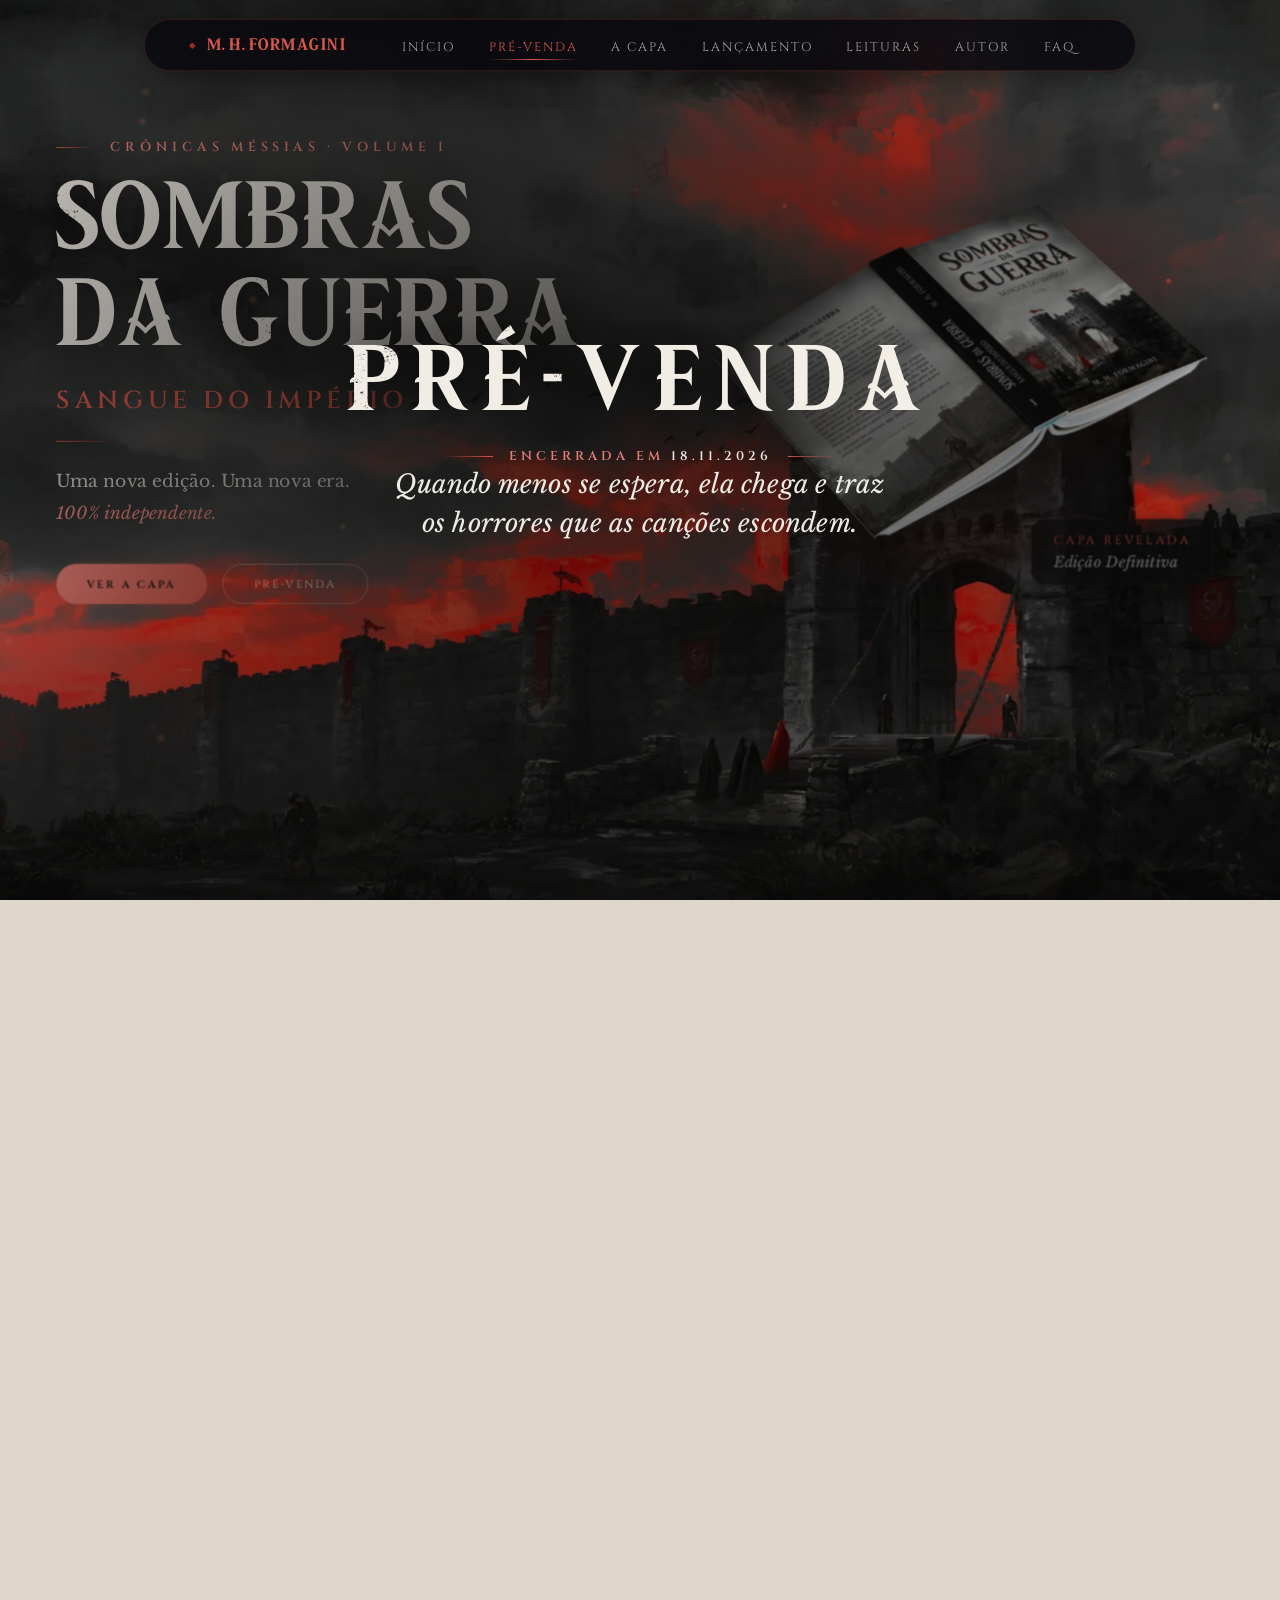
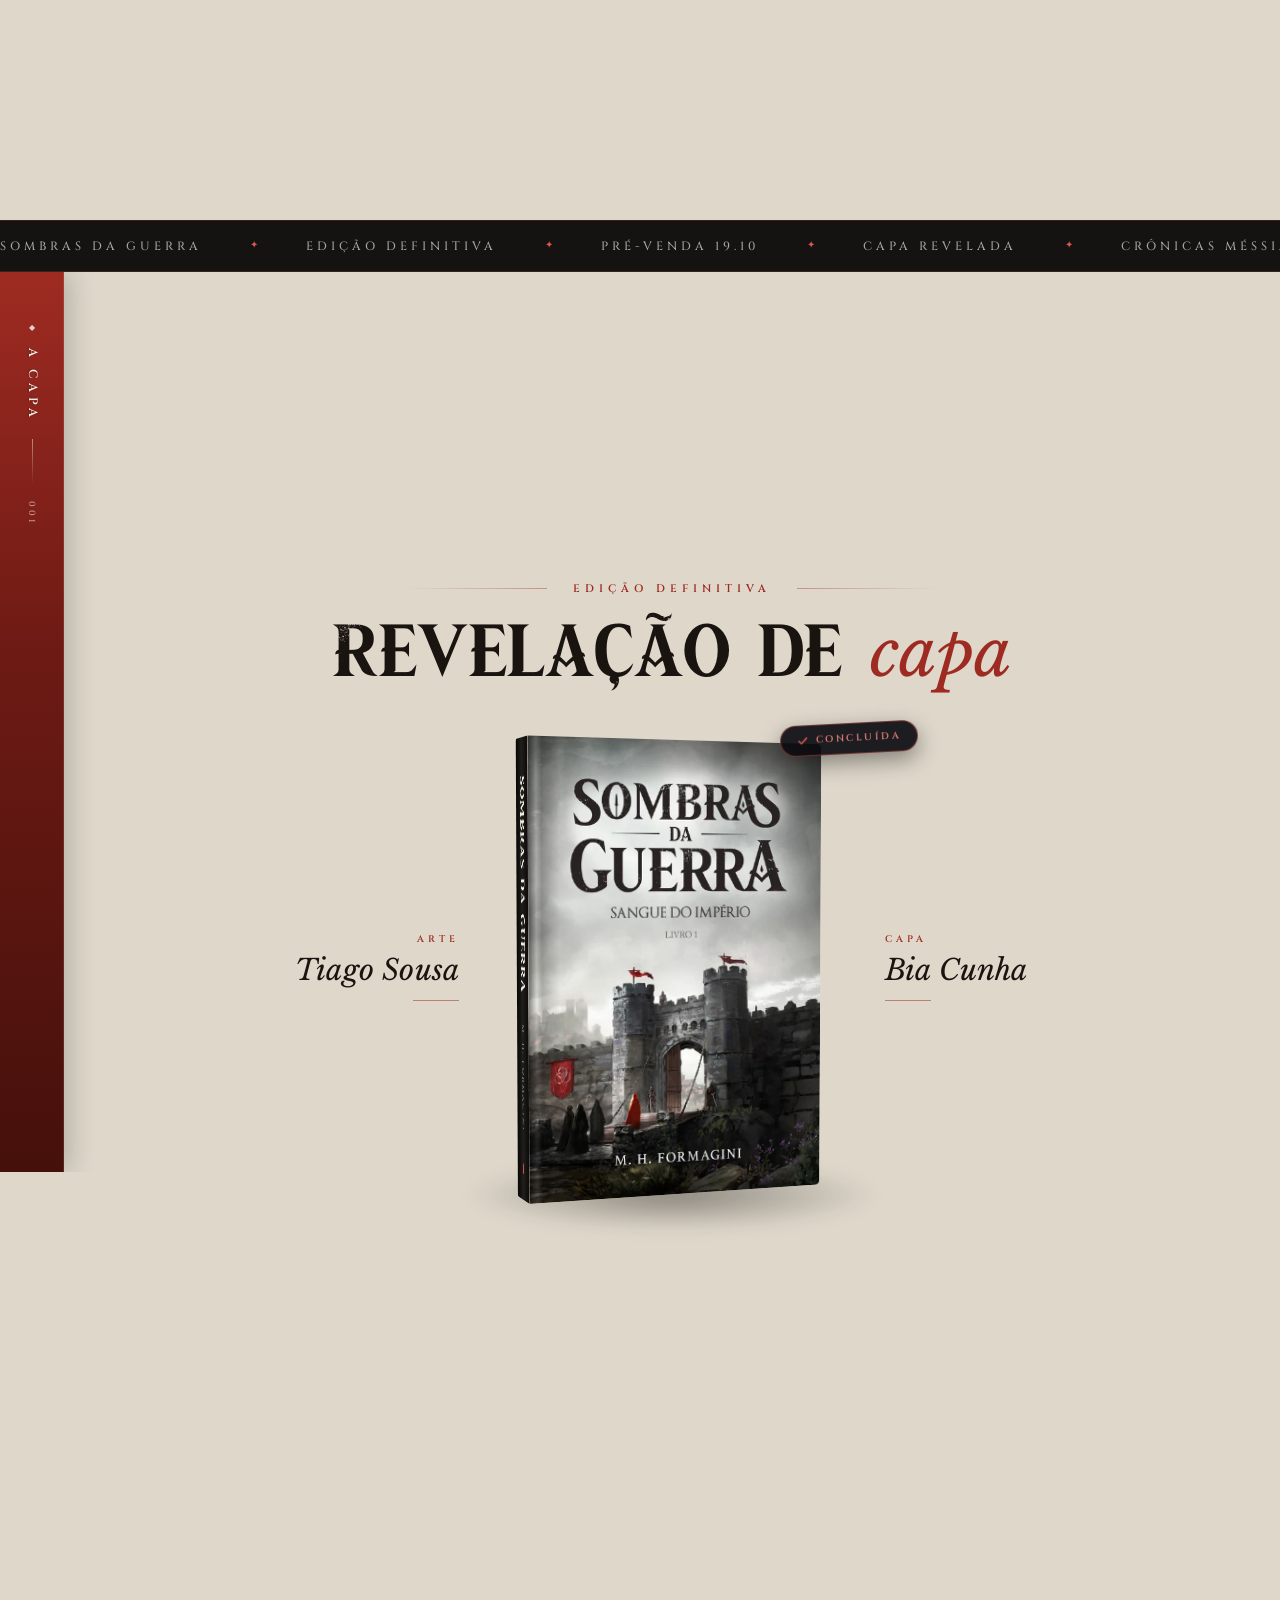
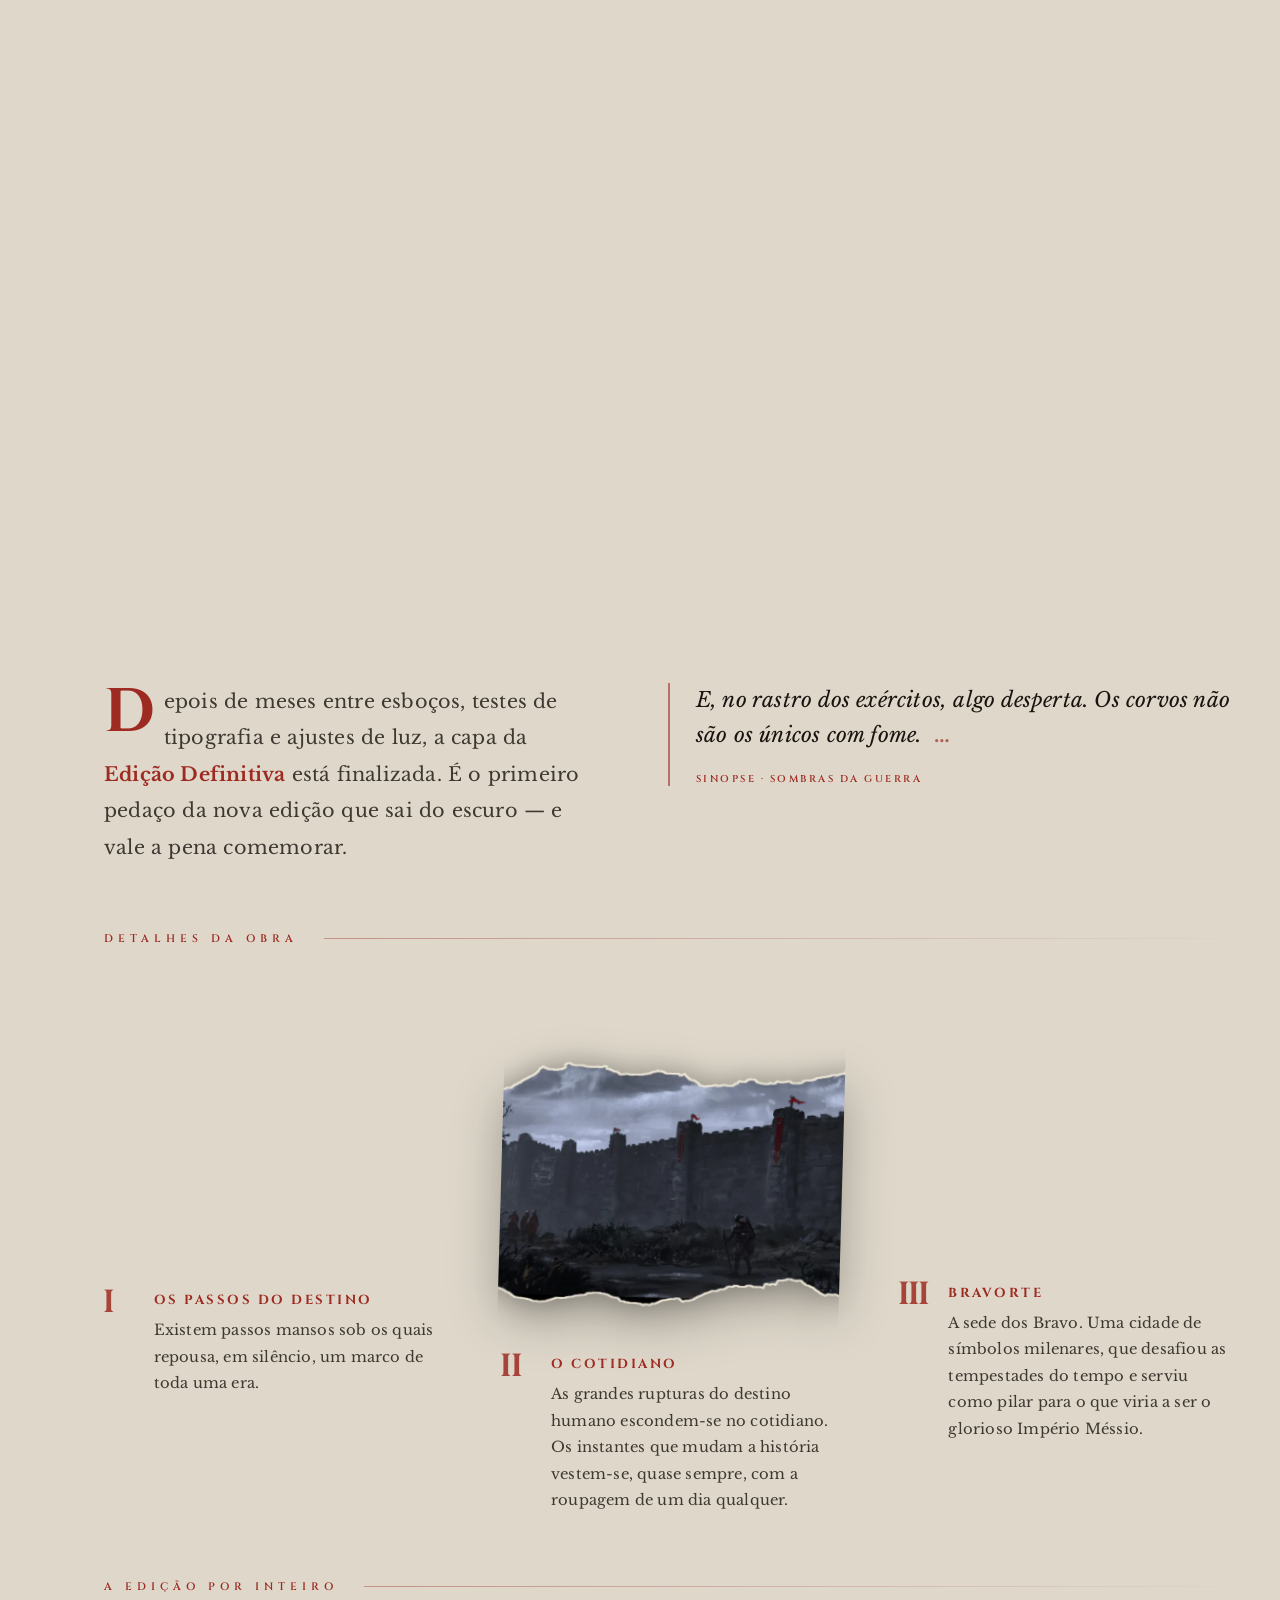
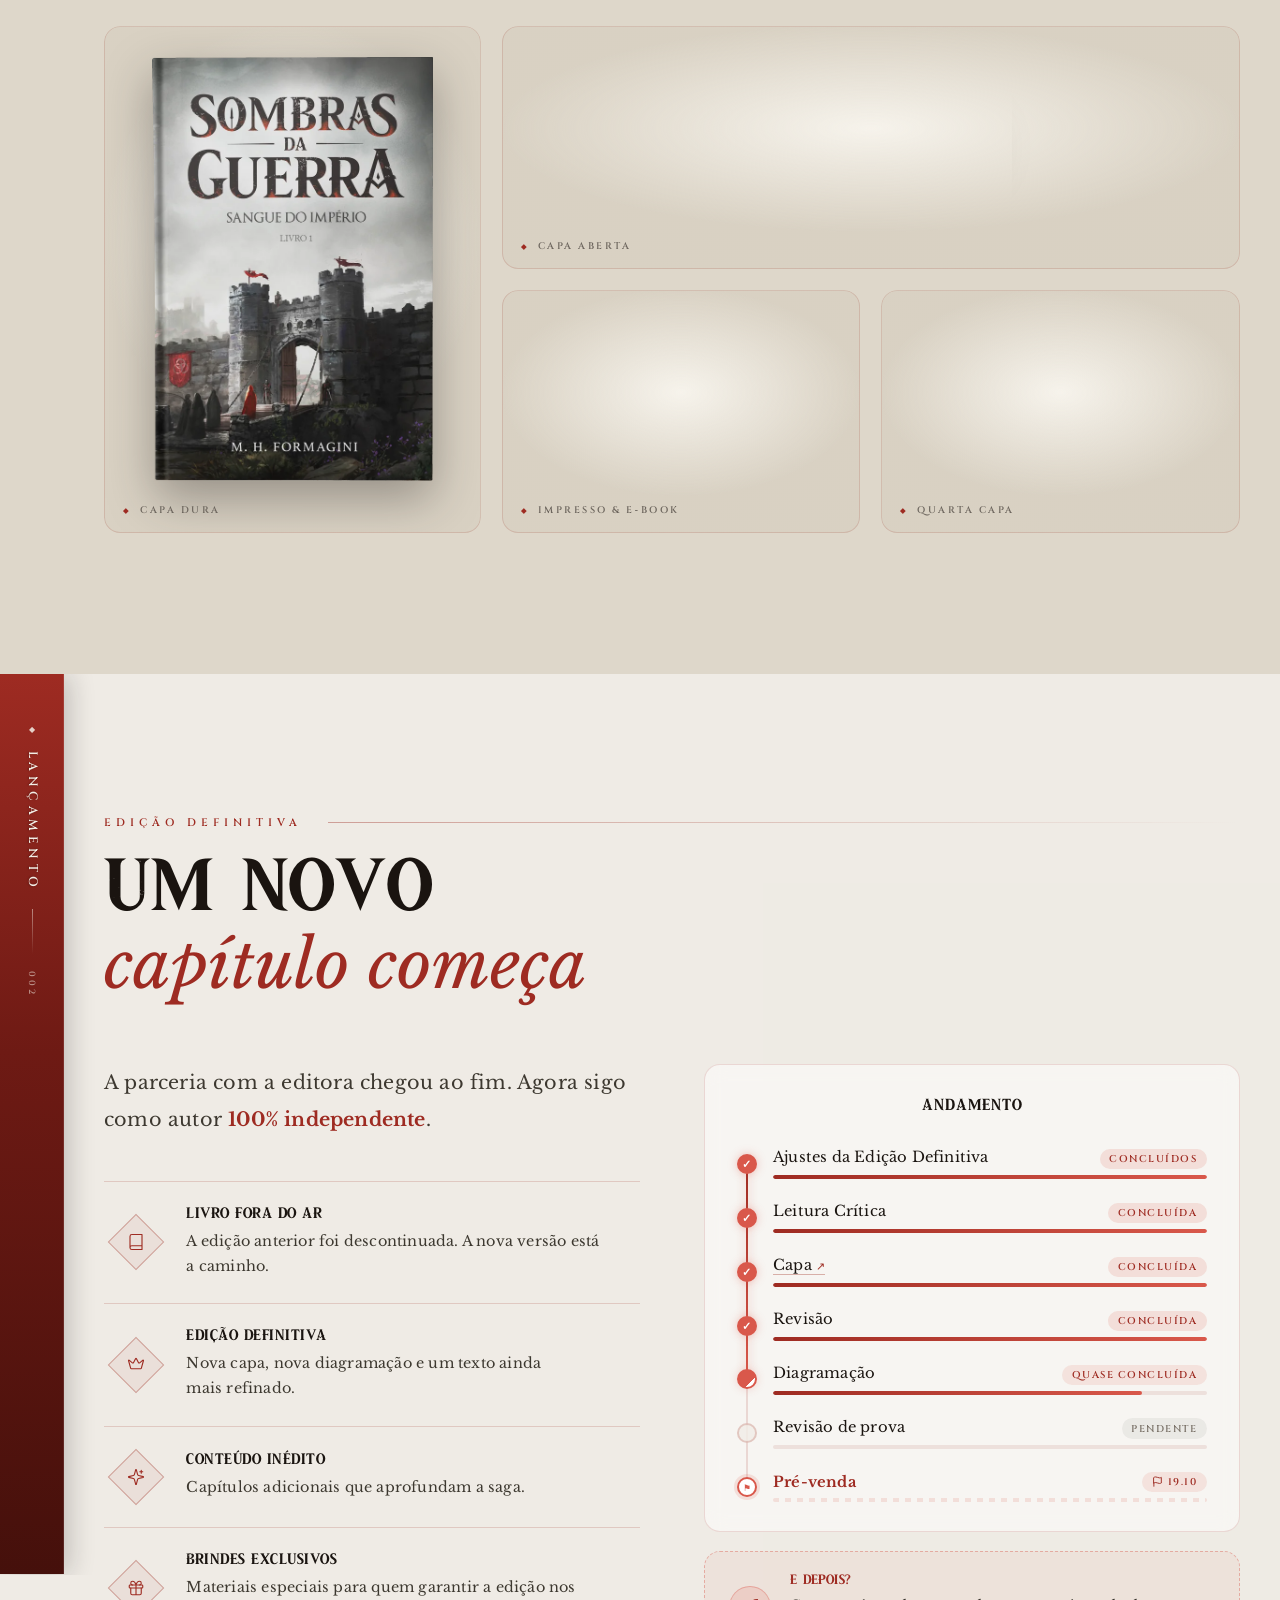
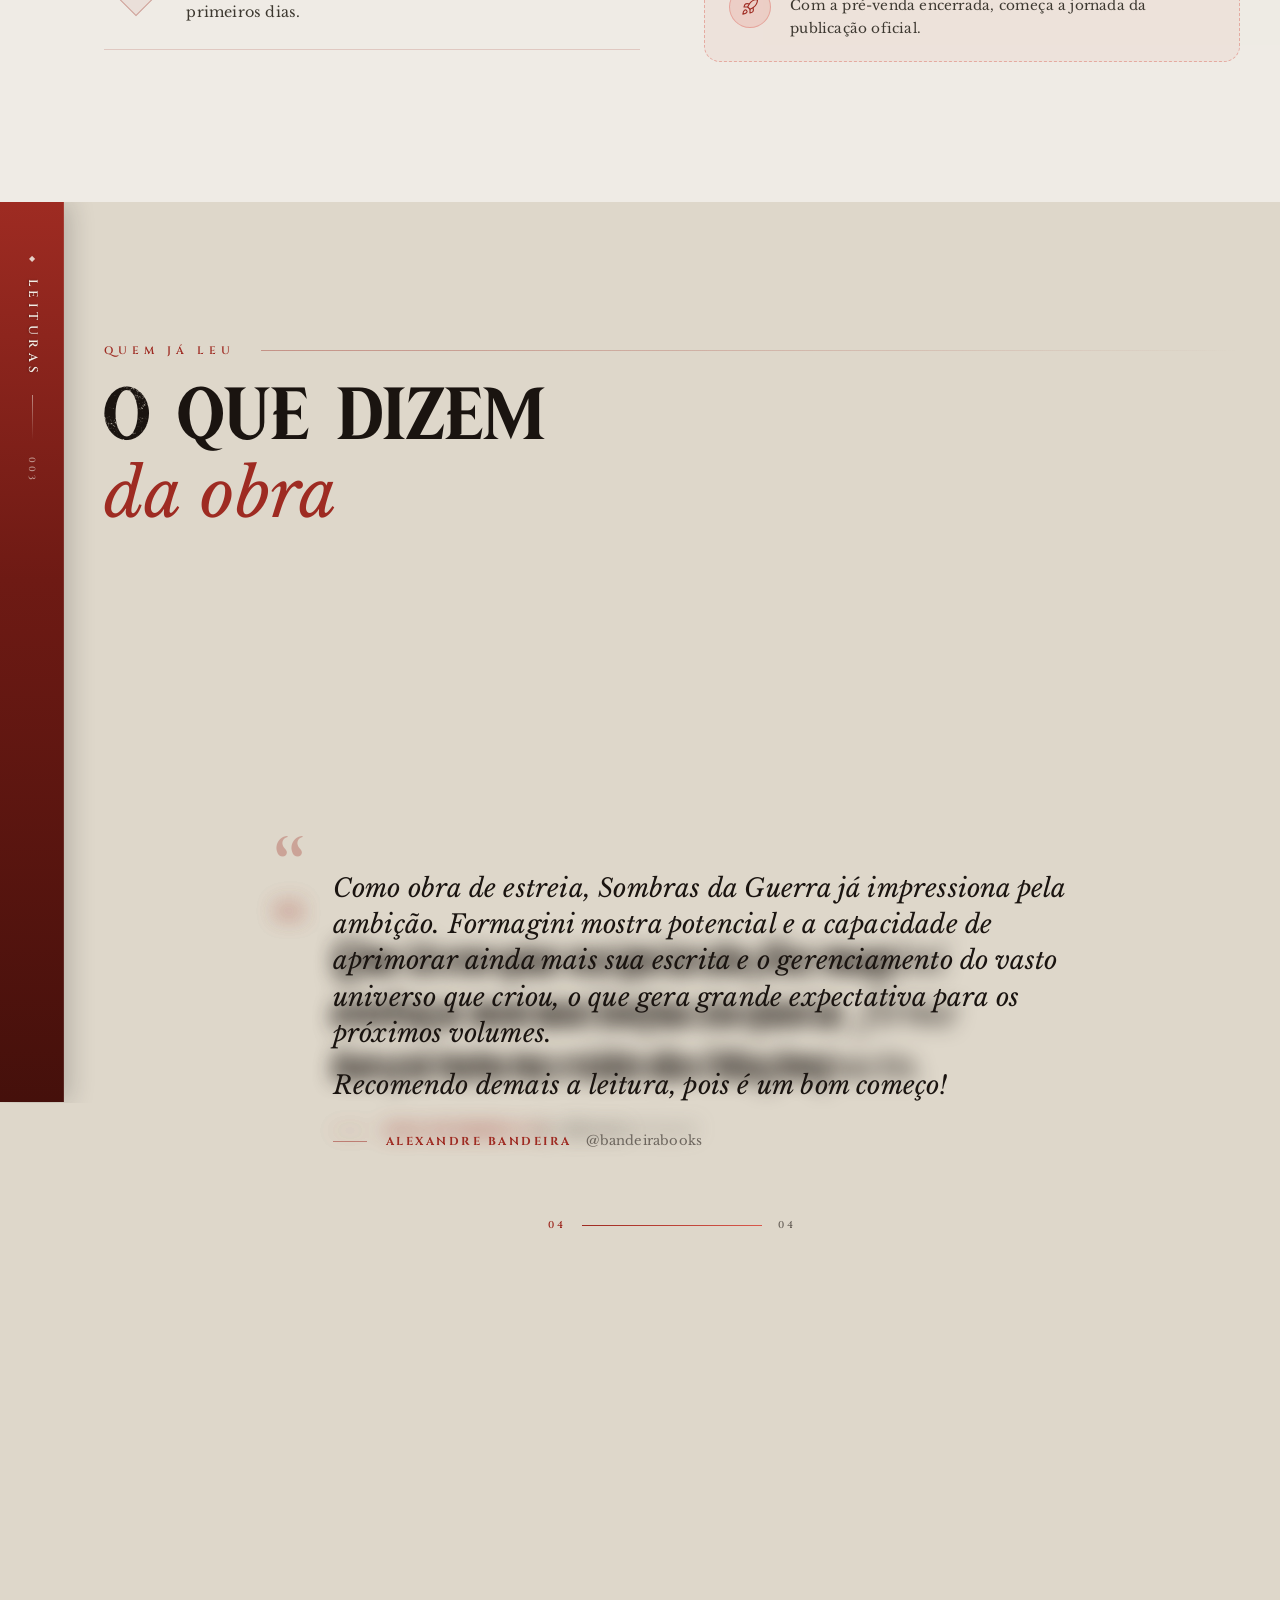
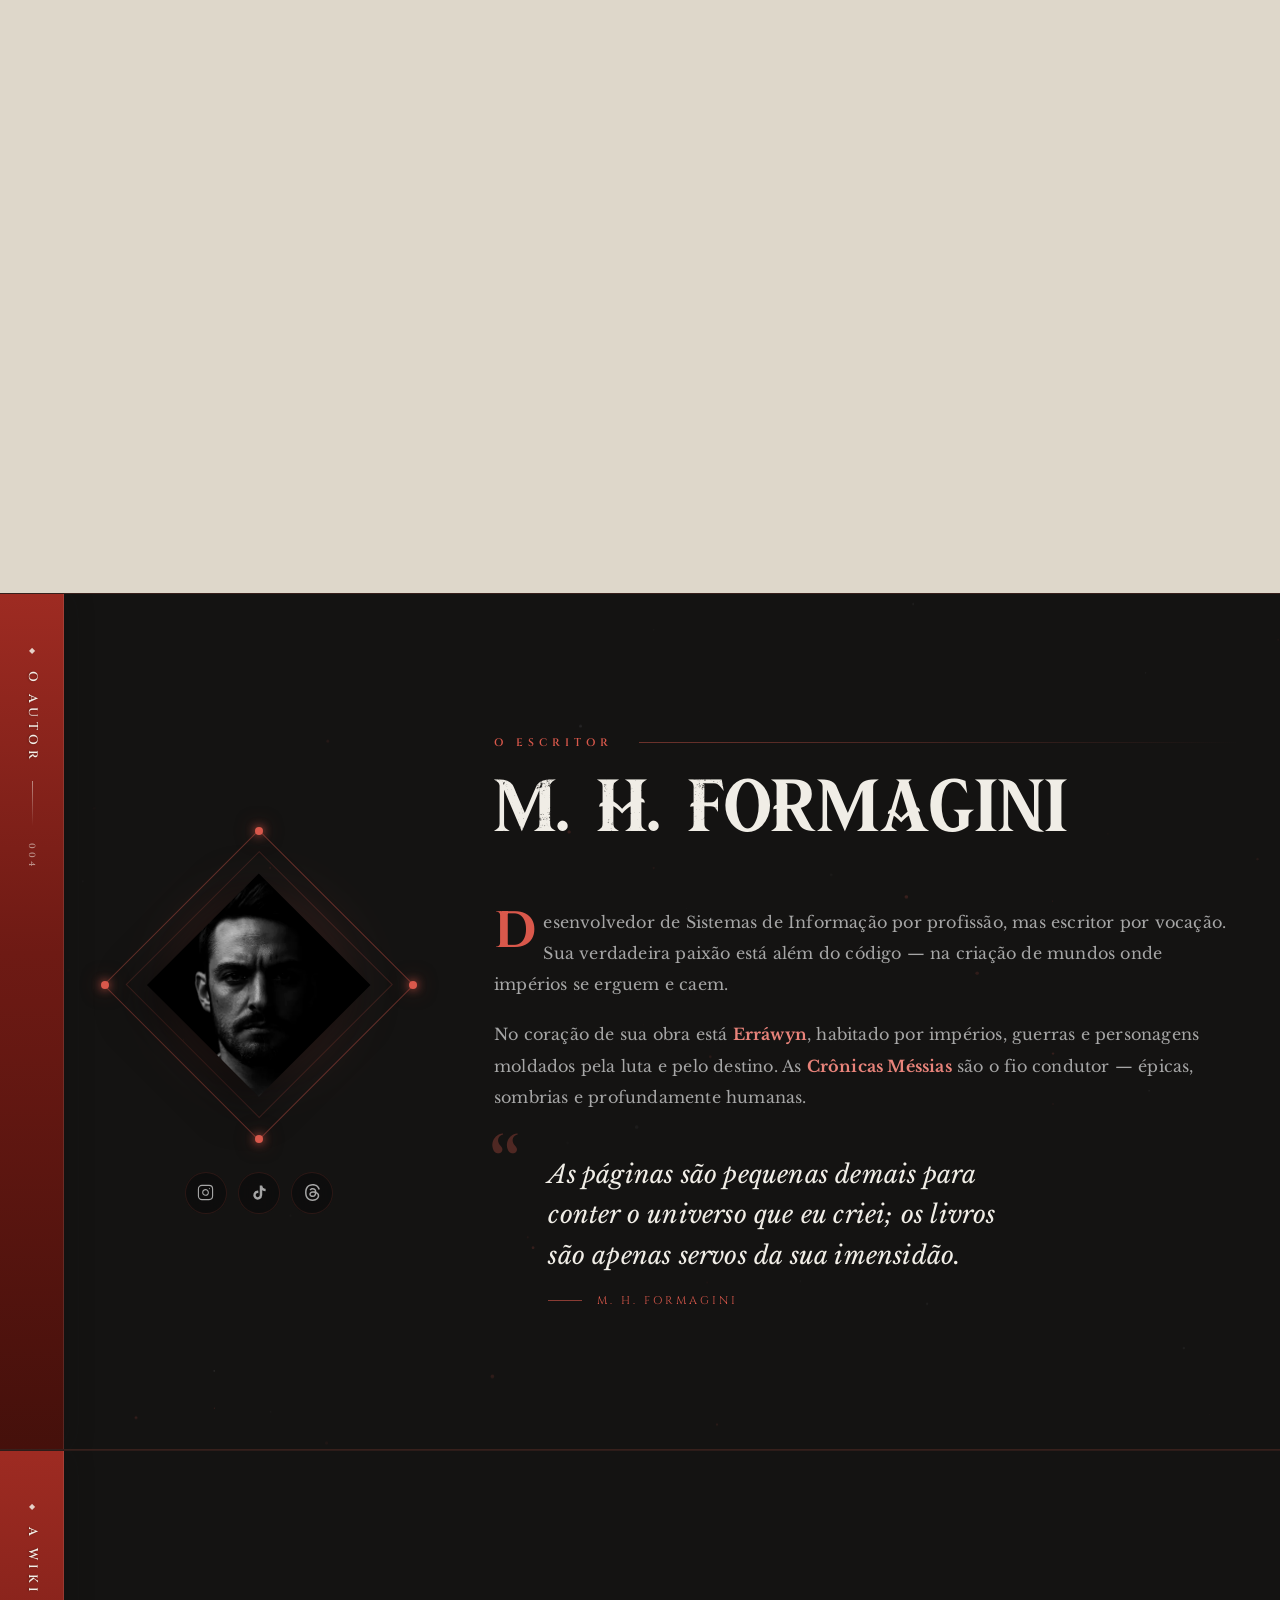
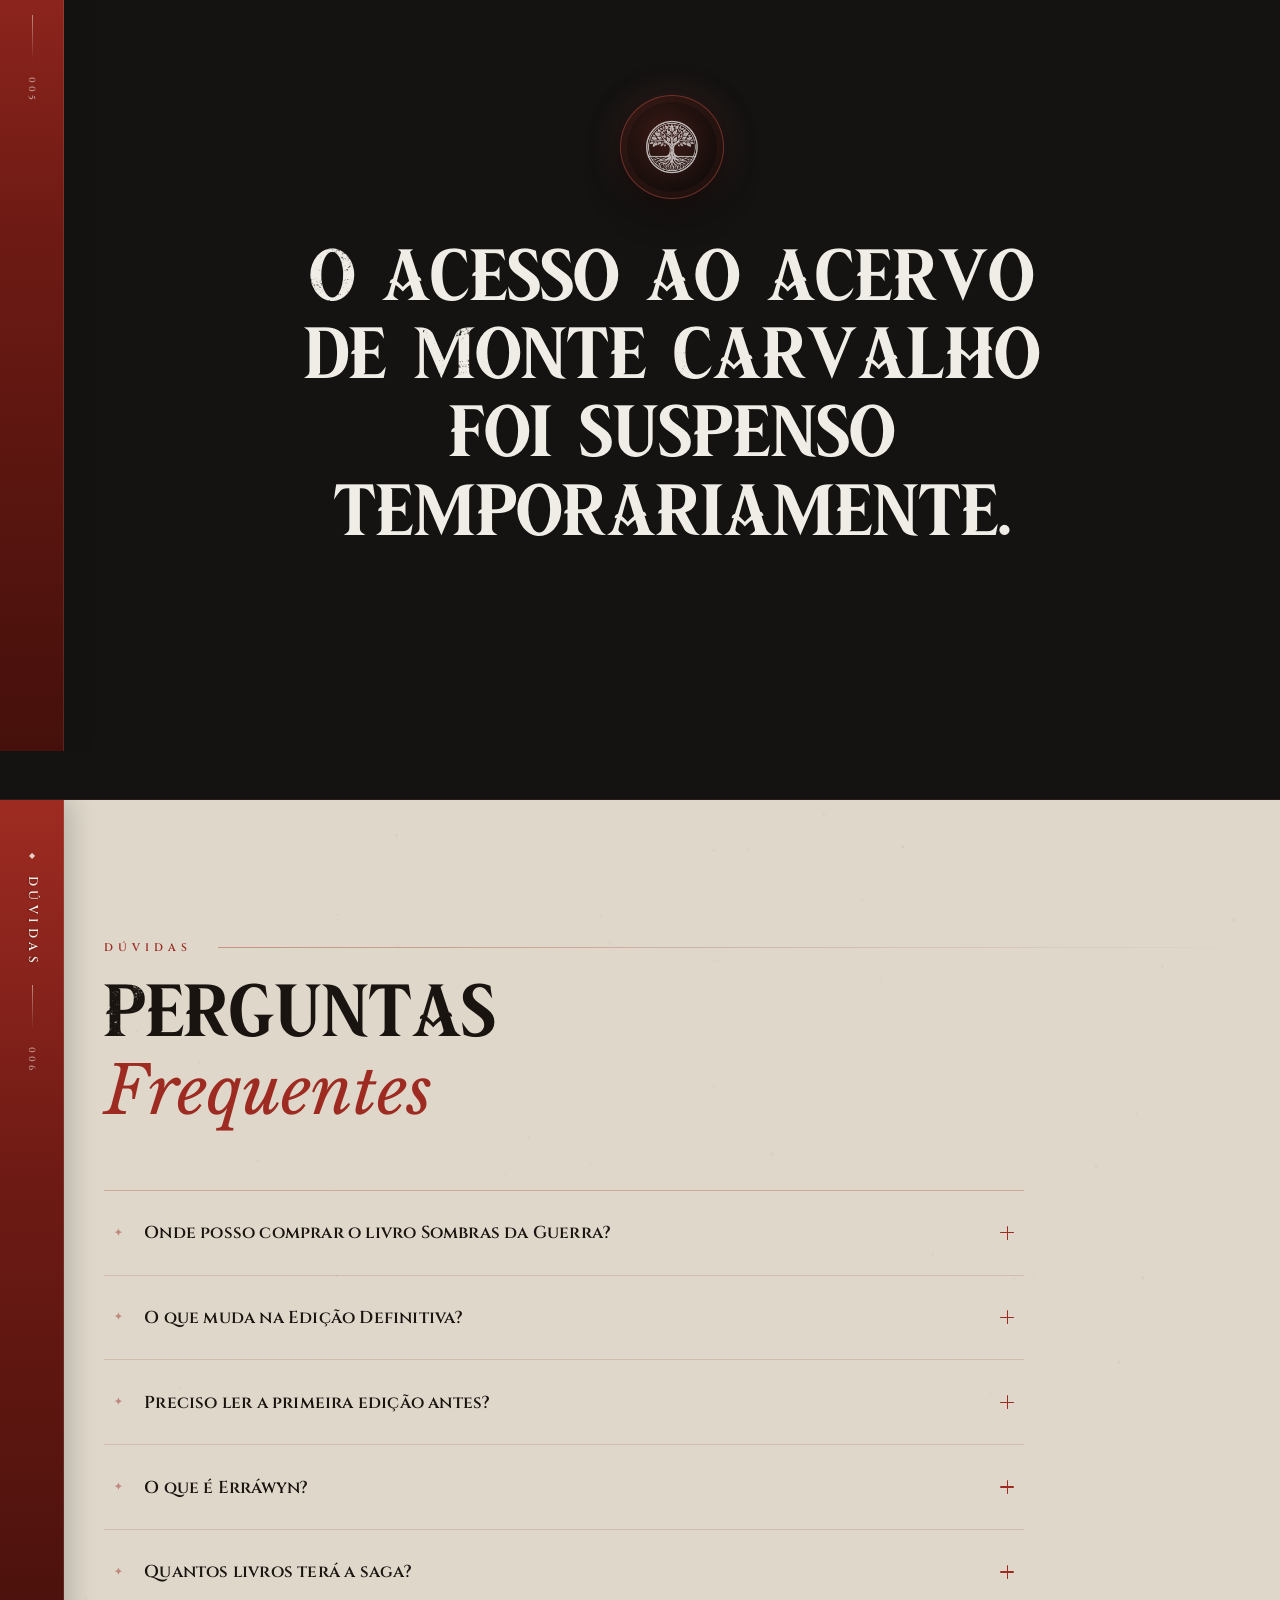
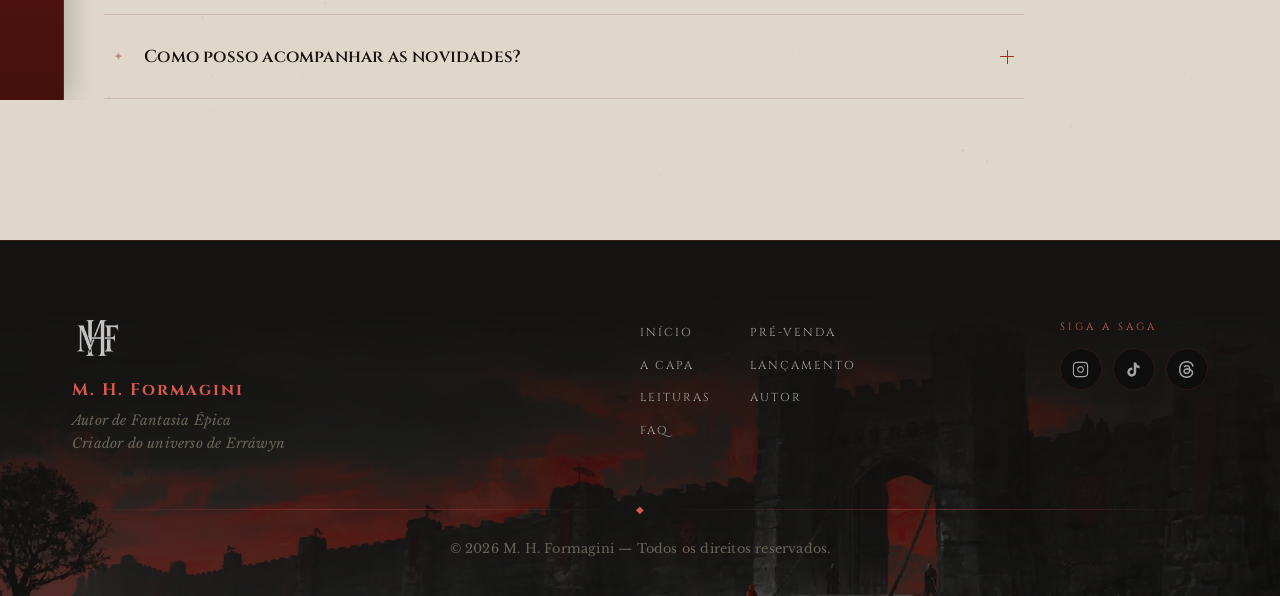
==== commit 7d5276fe: "feat: SEO — título com o livro, dados estruturados, robots, sitemap e 404 - title/description com au" ====
--- a/index.html
+++ b/index.html
@@ -11,8 +11,11 @@
 <head>
     <meta charset="UTF-8">
     <meta name="viewport" content="width=device-width, initial-scale=1.0">
-    <title>M. H. Formagini — Autor de Fantasia</title>
-    <meta name="description" content="M. H. Formagini — autor de Fantasia Épica e Alta Fantasia. Criador do universo de Erráwyn e das Crônicas Méssias. A pré-venda da Edição Definitiva de Sombras da Guerra abre em 19.10.2026.">
+    <title>M. H. Formagini — Sombras da Guerra, livro de fantasia épica</title>
+    <meta name="description" content="Site oficial de M. H. Formagini, autor de Sombras da Guerra (Crônicas Méssias, Volume I), fantasia épica brasileira no universo de Erráwyn. Pré-venda da Edição Definitiva de 19.10 a 18.11.2026.">
+    <meta name="author" content="M. H. Formagini">
+    <meta name="robots" content="index, follow, max-image-preview:large">
+    <link rel="alternate" hreflang="pt-BR" href="https://mhformagini.com.br/">
     <link rel="canonical" href="https://mhformagini.com.br/">
     <meta name="theme-color" content="#0D0D0D">
     <meta property="og:title" content="M. H. Formagini | Autor de Fantasia">
@@ -43,14 +46,54 @@
     <script type="application/ld+json">
     {
       "@context": "https://schema.org",
-      "@type": "Person",
-      "name": "M. H. Formagini",
-      "url": "https://mhformagini.com.br/",
-      "jobTitle": "Autor de Fantasia Épica",
-      "sameAs": [
-        "https://www.instagram.com/mhformagini",
-        "https://www.tiktok.com/@mhformagini",
-        "https://www.threads.com/@mhformagini"
+      "@graph": [
+        {
+          "@type": "WebSite",
+          "@id": "https://mhformagini.com.br/#site",
+          "url": "https://mhformagini.com.br/",
+          "name": "M. H. Formagini",
+          "inLanguage": "pt-BR",
+          "publisher": { "@id": "https://mhformagini.com.br/#autor" }
+        },
+        {
+          "@type": "Person",
+          "@id": "https://mhformagini.com.br/#autor",
+          "name": "M. H. Formagini",
+          "url": "https://mhformagini.com.br/",
+          "image": "https://mhformagini.com.br/assets/img/perfil-480.webp",
+          "jobTitle": "Escritor de fantasia épica",
+          "description": "Autor brasileiro de fantasia épica, criador do universo de Erráwyn e das Crônicas Méssias.",
+          "nationality": { "@type": "Country", "name": "Brasil" },
+          "knowsAbout": ["Fantasia épica", "Alta fantasia", "Erráwyn", "Crônicas Méssias"],
+          "sameAs": [
+            "https://www.instagram.com/mhformagini",
+            "https://www.tiktok.com/@mhformagini",
+            "https://www.threads.com/@mhformagini"
+          ]
+        },
+        {
+          "@type": "BookSeries",
+          "@id": "https://mhformagini.com.br/#cronicas-messias",
+          "name": "Crônicas Méssias",
+          "author": { "@id": "https://mhformagini.com.br/#autor" },
+          "inLanguage": "pt-BR"
+        },
+        {
+          "@type": "Book",
+          "@id": "https://mhformagini.com.br/#sombras-da-guerra",
+          "name": "Sombras da Guerra",
+          "alternateName": "Sombras da Guerra: Sangue do Império",
+          "bookEdition": "Edição Definitiva",
+          "author": { "@id": "https://mhformagini.com.br/#autor" },
+          "illustrator": { "@type": "Person", "name": "Tiago Sousa" },
+          "isPartOf": { "@id": "https://mhformagini.com.br/#cronicas-messias" },
+          "position": 1,
+          "genre": ["Fantasia épica", "Alta fantasia"],
+          "inLanguage": "pt-BR",
+          "image": "https://mhformagini.com.br/assets/img/capa/sdg-capa-1200.webp",
+          "url": "https://mhformagini.com.br/",
+          "description": "Volume I das Crônicas Méssias. O Imperador Magno Bravo sangra devagar em Sangueforte, enquanto Sally, aprendiz de espiã, atravessa terras devastadas carregando segredos que podem salvar o império ou destruí-lo de vez."
+        }
       ]
     }
     </script>
